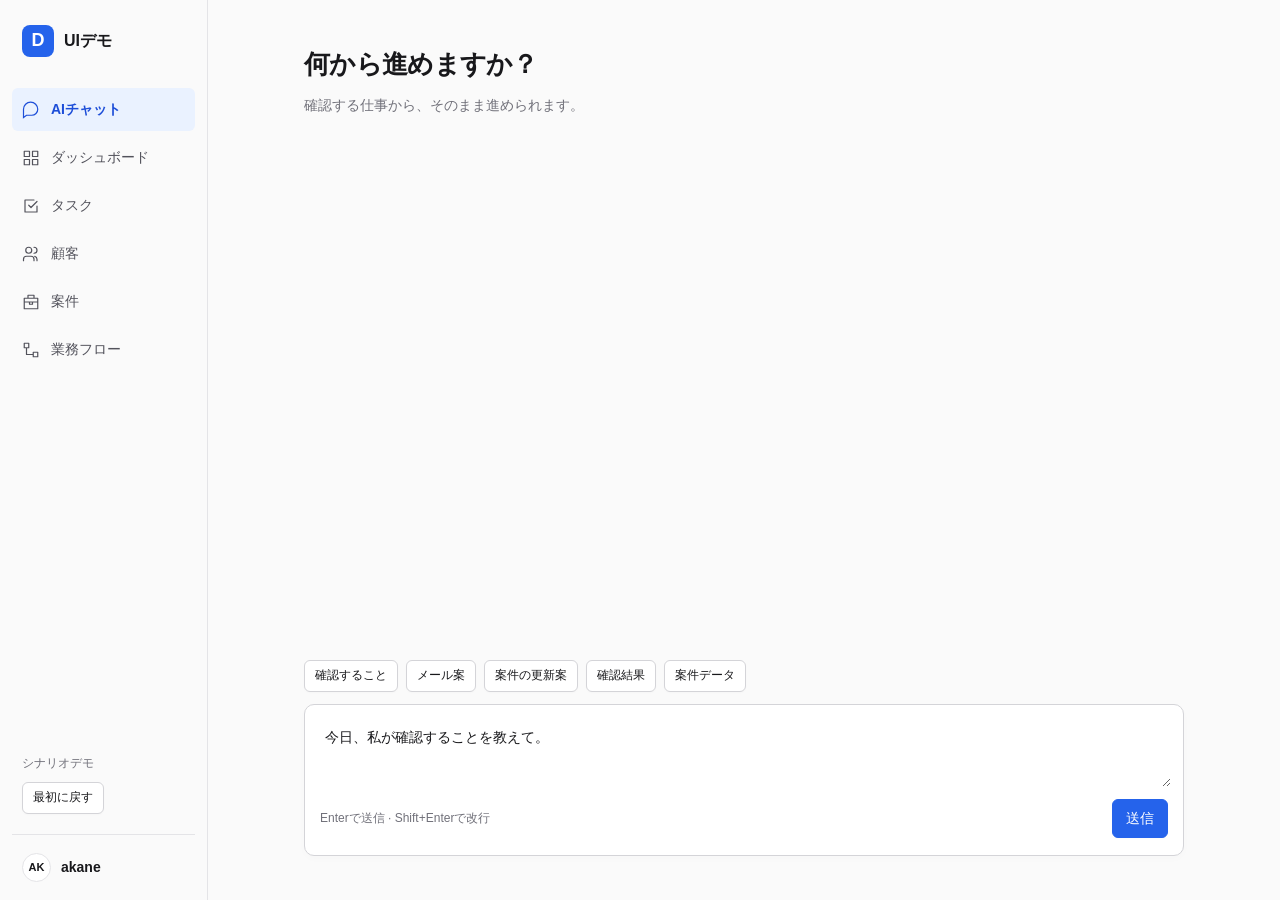
==== index.html @ 0d25999e "Unify chat-first demo with connected fictional CRM records" ====
<!doctype html><html lang="ja"><head><meta charset="utf-8"><meta name="viewport" content="width=device-width,initial-scale=1"><title>UIデモ — AIチャット</title><style>
:root{--ink:#18181b;--muted:#71717a;--line:#e4e4e7;--soft:#f4f4f5;--paper:#fafafa}*{box-sizing:border-box}body{margin:0;background:#f1f1f2;color:var(--ink);font:14px/1.65 -apple-system,BlinkMacSystemFont,"Segoe UI","Noto Sans JP",sans-serif}button,input,textarea,select{font:inherit;color:inherit}button{cursor:pointer}button:disabled{opacity:.45;cursor:default}button:focus-visible,a:focus-visible{outline:2px solid #71717a;outline-offset:3px}a{color:inherit;text-underline-offset:3px}h1,h2,h3,p{margin:0}h1{font-size:26px;letter-spacing:-.7px;line-height:1.45}h2{font-size:16px}h3{font-size:14px}.outside{max-width:1280px;margin:32px auto 18px;display:flex;justify-content:space-between;gap:20px;align-items:center;font-size:12px;color:var(--muted)}.outside strong{color:var(--ink);display:block;font-size:17px;margin-bottom:3px}.demo{margin:0 32px 64px}.app{max-width:1280px;margin:auto;background:var(--paper);border:1px solid #d4d4d8;border-radius:12px;box-shadow:0 20px 45px -16px #18181b55,0 5px 12px #18181b12;display:grid;grid-template-columns:208px minmax(0,1fr);min-height:940px;overflow:hidden}.sidebar{padding:25px 12px 18px;border-right:1px solid var(--line);display:flex;flex-direction:column;background:#fafafa}.brand{display:flex;align-items:center;gap:10px;padding:0 10px 31px;font-weight:650;font-size:16px}.mark{background:var(--ink);color:white;display:grid;place-items:center;width:32px;height:32px;border-radius:8px;font-size:18px}.nav{display:grid;gap:5px}.nav button{border:0;background:none;text-align:left;display:flex;align-items:center;gap:11px;padding:10px;border-radius:6px;color:#52525b}.nav button.active{background:#eaeaec;color:#18181b;font-weight:600}.nav button:hover{background:#eee}.icon{width:18px;height:18px;flex-shrink:0}.profile{margin-top:auto;border-top:1px solid var(--line);padding:18px 10px 0;display:flex;gap:10px;align-items:center}.avatar{border:1px solid var(--line);background:white;border-radius:50%;width:29px;height:29px;display:grid;place-items:center;font-size:11px;font-weight:600}.main{padding:31px 30px 42px;min-width:0;min-height:940px;background:var(--paper)}.heading{display:flex;justify-content:space-between;align-items:start;gap:16px;margin-bottom:26px}.heading p{color:var(--muted);margin-top:5px;font-size:12px}.muted{color:var(--muted)}.small{font-size:12px}.row{display:flex;align-items:center;gap:10px;flex-wrap:wrap}.between{justify-content:space-between}.btn{border:1px solid #d4d4d8;background:white;padding:7px 13px;border-radius:6px;font-weight:500;white-space:nowrap;box-shadow:0 1px 2px #00000005}.btn:hover{background:#f4f4f5}.btn.primary{background:#18181b;border-color:#18181b;color:white}.btn.primary:hover{background:#303036}.btn.small{padding:5px 10px}.link{background:none;border:0;padding:0;text-align:left;text-decoration:underline;text-decoration-color:#d4d4d8;text-underline-offset:4px}.link:hover{text-decoration-color:#18181b}.badge{font-size:11px;display:inline-flex;align-items:center;border:1px solid var(--line);border-radius:5px;padding:2px 7px;background:white;white-space:nowrap}.badge.amber{background:#fffbeb;color:#92400e;border-color:#fde6b4}.badge.green{background:#f0fdf4;color:#166534;border-color:#d1ead9}.badge.blue{background:#eff6ff;color:#1d4ed8;border-color:#dbeafe}.card{background:white;border:1px solid var(--line);border-radius:8px;overflow:hidden;margin-bottom:20px}.card-head{padding:15px 18px;border-bottom:1px solid var(--line);display:flex;justify-content:space-between;align-items:center;gap:12px}.pad{padding:20px}.tabs{display:flex;gap:4px;margin-bottom:22px;border-bottom:1px solid var(--line)}.tabs button{border:0;background:none;padding:10px 13px 12px;color:var(--muted);border-bottom:2px solid transparent;margin-bottom:-1px}.tabs button.active{border-color:#18181b;color:#18181b;font-weight:600}.count{color:#52525b;font-size:11px;background:#eeeeef;padding:1px 6px;border-radius:4px;margin-left:6px}.task{padding:18px;display:grid;grid-template-columns:32px minmax(0,1fr) auto;gap:13px;align-items:center;border-bottom:1px solid var(--line)}.task:last-child{border-bottom:0}.task-symbol{height:30px;width:30px;border:1px solid var(--line);background:#fafafa;border-radius:7px;display:grid;place-items:center}.task-title{font-weight:600;font-size:14px;margin-bottom:5px}.task-meta{display:flex;gap:9px;align-items:center;color:var(--muted);font-size:12px;flex-wrap:wrap}.task-actions{display:flex;gap:10px;align-items:center}.summary-grid{display:grid;grid-template-columns:repeat(3,1fr);gap:15px;margin-bottom:24px}.stat{border:1px solid var(--line);border-radius:8px;background:white;padding:18px}.stat strong{display:block;font-size:28px;font-weight:600;margin-top:9px}.stat span{color:var(--muted);font-size:12px}.cols{display:grid;grid-template-columns:minmax(0,1fr) 250px;gap:20px}.detail-cols{display:grid;grid-template-columns:minmax(0,1fr) 230px;gap:20px}.properties{display:grid;grid-template-columns:repeat(4,1fr);gap:15px;padding:17px 20px;background:white;border:1px solid var(--line);border-radius:8px;margin-bottom:22px}.properties dt{font-size:11px;color:var(--muted);margin-bottom:5px}.properties dd{margin:0;font-size:13px;font-weight:500}.crumb{font-size:12px;color:var(--muted);display:flex;gap:9px;margin-bottom:15px;align-items:center}.crumb button{font-size:12px}.listline{padding:14px 17px;border-bottom:1px solid var(--line)}.listline:last-child{border-bottom:0}.listline .small{margin-top:4px}.prose{white-space:pre-wrap;line-height:1.9}.section-gap{margin-top:20px}.sources{display:flex;gap:8px;flex-wrap:wrap;margin-top:18px}.sources button{font-size:11px;border:1px solid var(--line);border-radius:5px;background:#fafafa;padding:4px 8px}.table-wrap{overflow-x:auto}table{border-collapse:collapse;width:100%;font-size:13px;text-align:left}th{font-weight:500;color:var(--muted);font-size:11px;background:#fafafa}th,td{padding:13px 17px;border-bottom:1px solid var(--line);white-space:nowrap}tr:last-child td{border-bottom:0}.bar-row{display:grid;grid-template-columns:80px 1fr 90px;align-items:center;gap:12px;font-size:12px;margin-bottom:17px}.bar{background:#f4f4f5;height:8px;border-radius:4px;overflow:hidden}.bar i{display:block;background:#52525b;height:100%;border-radius:4px}.field{margin-bottom:17px}.field label{display:block;font-size:12px;font-weight:500;margin-bottom:7px}input,textarea,select{width:100%;border:1px solid #d4d4d8;border-radius:6px;background:white;padding:9px 11px;outline-offset:3px}textarea{min-height:150px;resize:vertical;line-height:1.8}input[type=checkbox]{width:auto}.actions{display:flex;justify-content:flex-end;gap:8px;margin-top:18px}.notice{padding:15px 18px;border:1px solid #dedee2;border-radius:8px;background:#fff;margin-bottom:20px}.notice h3{margin-bottom:5px}.diff{display:grid;grid-template-columns:1fr 28px 1fr;align-items:center;gap:8px;margin:20px 0}.diff>div{background:#fafafa;padding:13px;border-radius:6px;border:1px solid var(--line)}.diff small{display:block;color:var(--muted);margin-bottom:5px}.timeline{border-left:1px solid #d4d4d8;margin-left:7px;padding-left:22px}.event{position:relative;margin-bottom:23px}.event:before{content:'';width:7px;height:7px;border-radius:50%;border:2px solid white;background:#a1a1aa;position:absolute;left:-27px;top:7px}.flow{padding:22px;display:flex;flex-direction:column;align-items:center;background-image:radial-gradient(#dedee2 .8px,transparent .8px);background-size:16px 16px}.node{width:100%;max-width:330px;background:white;border:1px solid #d4d4d8;padding:14px 16px;border-radius:8px;box-shadow:0 2px 3px #00000005}.node .small{margin-top:4px}.connector{height:27px;border-left:1px solid #a1a1aa;position:relative}.connector:after{content:'⌄';position:absolute;left:-5px;bottom:-5px;color:#71717a}.steps{list-style:none;padding:0;margin:0}.steps li{padding:15px 18px;border-bottom:1px solid var(--line);display:flex;gap:13px;align-items:center}.steps li:last-child{border-bottom:0}.empty{text-align:center;padding:65px 20px;color:var(--muted)}.empty .btn{margin-top:18px}.toast{position:fixed;bottom:24px;left:50%;transform:translateX(-50%);background:#18181b;color:white;border-radius:8px;padding:10px 20px;box-shadow:0 8px 25px #0003;z-index:5;font-size:13px}.mini-head{font-size:11px;color:var(--muted);margin-bottom:12px}.search{width:240px;padding:7px 10px}.workflow-grid{display:grid;grid-template-columns:minmax(0,1fr) 310px;gap:20px}@media(max-width:1100px){.app{grid-template-columns:180px minmax(0,1fr)}.main{padding:25px 22px}.detail-cols,.cols{grid-template-columns:1fr}.related{display:grid;grid-template-columns:1fr 1fr;gap:16px}.workflow-grid{grid-template-columns:1fr}.task-actions{flex-direction:column;align-items:flex-end}.outside{margin:20px 32px}}@media(max-width:700px){.demo{margin:0 12px 40px}.outside{margin:20px 12px;display:block}.outside>div:last-child{margin-top:10px}.app{grid-template-columns:142px minmax(0,1fr)}.brand{font-size:13px;padding-left:2px}.nav button{font-size:12px;padding:9px 5px;gap:7px}.main{padding:22px 15px}.properties,.summary-grid{grid-template-columns:1fr 1fr}.task{grid-template-columns:1fr}.task-symbol{display:none}.task-actions{flex-direction:row;align-items:center}.heading{flex-wrap:wrap}h1{font-size:22px}.related{display:block}.tabs{overflow-x:auto}.tabs button{white-space:nowrap}.profile{padding-left:2px}.search{width:100%}}
.kanban{display:grid;grid-template-columns:repeat(3,minmax(0,1fr));gap:15px}.kanban-col{background:#f0f0f1;border:1px solid var(--line);border-radius:8px;padding:12px;min-height:480px}.kanban-heading{padding:2px 3px 15px}.deal-card{background:white;border:1px solid var(--line);border-radius:7px;padding:15px;margin-bottom:12px;box-shadow:0 1px 2px #00000006}.deal-card-title{font-weight:600;margin-bottom:7px}.next-task{border-top:1px solid var(--line);padding-top:12px;margin-top:14px}.record-grid{display:grid;grid-template-columns:190px minmax(0,1fr) 170px;gap:16px}.record-grid .pad{padding:15px}.record-props{margin:0}.record-props dt{font-size:11px;color:var(--muted);margin:16px 0 5px}.record-props dt:first-child{margin-top:0}.record-props dd{margin:0}.record-grid .card-head{padding:13px 15px}.record-grid .card-head h2{font-size:14px}.activity-actions{margin:0 0 20px}.email-address{overflow-wrap:anywhere}.excerpt{white-space:pre-wrap;display:-webkit-box;-webkit-line-clamp:3;-webkit-box-orient:vertical;overflow:hidden}@media(max-width:1180px){.record-grid{grid-template-columns:175px minmax(0,1fr)}.record-grid>aside:last-child{grid-column:1/-1;display:grid;grid-template-columns:1fr 1fr;gap:16px}}@media(max-width:800px){.kanban{grid-template-columns:1fr}.record-grid{grid-template-columns:1fr}.record-grid>aside:last-child{display:block}}/* Application viewport: the product is the page, not an embedded preview. */
:root{--primary:#2563eb;--primary-hover:#1d4ed8;--primary-soft:#eff6ff}body{background:#fafafa}.demo{margin:0}.app{max-width:none;width:100%;margin:0;border:0;border-radius:0;box-shadow:none;min-height:100dvh;overflow:visible}.main{min-height:100dvh}.sidebar{min-height:100dvh}.sidebar-footer{margin-top:auto;padding:30px 10px 0;display:flex;gap:8px;flex-direction:column;align-items:flex-start}.profile{margin-top:20px}.brand .mark{background:var(--primary)}.btn.primary{background:var(--primary);border-color:var(--primary);color:white}.btn.primary:hover{background:var(--primary-hover);border-color:var(--primary-hover)}.nav button.active{background:#eaf2ff;color:var(--primary-hover)}.tabs button.active{color:var(--primary-hover);border-bottom-color:var(--primary)}button:focus-visible,a:focus-visible,input:focus-visible,select:focus-visible,textarea:focus-visible{outline:2px solid var(--primary);outline-offset:3px}.link:hover{color:var(--primary-hover);text-decoration-color:var(--primary)}@media(min-width:1600px){.app{grid-template-columns:230px minmax(0,1fr)}.main{padding:36px 40px}.record-grid{grid-template-columns:220px minmax(0,1fr) 230px}}@media(max-width:700px){.demo{margin:0}.app{min-height:100dvh}.main{min-height:100dvh}}
.chat-workspace{max-width:880px;margin:auto;min-height:calc(100dvh - 75px);display:flex;flex-direction:column}.chat-heading{padding:15px 0 25px}.chat-heading p{margin-top:10px}.chat-transcript{flex:1}.chat-message{margin-bottom:26px}.chat-message.user{display:flex;justify-content:flex-end}.chat-message.user>div{max-width:85%;background:#eaf2ff;padding:12px 17px;border-radius:12px 12px 2px 12px;white-space:pre-wrap}.chat-message.assistant{max-width:100%}.chat-speaker{font-size:12px;font-weight:650;color:#52525b;margin-bottom:12px}.chat-cards{margin-top:16px;display:grid;gap:9px}.chat-card{padding:14px 17px;background:white;border:1px solid var(--line);border-radius:8px;display:flex;justify-content:space-between;align-items:center;gap:14px}.chat-card h3{margin:3px 0}.chat-preview{background:white;border:1px solid var(--line);padding:20px;border-radius:8px;margin-top:16px}.chat-input-area{padding-top:22px}.chat-suggestions{display:flex;gap:8px;flex-wrap:wrap;margin-bottom:12px}#chat-form{background:white;border:1px solid #d4d4d8;border-radius:10px;padding:12px;box-shadow:0 3px 9px #00000004}#chat-input{min-height:70px;max-height:200px;border:0;padding:8px;resize:vertical;background:transparent}#chat-input:focus-visible{outline-offset:0;outline-width:1px}.chat-send{display:flex;justify-content:space-between;align-items:center;gap:12px;padding:5px 3px}.chat-return{margin-bottom:20px;color:var(--primary);font-size:12px}.visually-hidden{position:absolute;width:1px;height:1px;padding:0;margin:-1px;overflow:hidden;clip:rect(0,0,0,0);white-space:nowrap;border:0}@media(max-width:700px){.chat-send .muted{display:none}.chat-send{justify-content:flex-end}.chat-card{flex-wrap:wrap}.chat-workspace{min-height:calc(100dvh - 50px)}}
.sidebar{position:sticky;top:0;height:100dvh;overflow-y:auto;align-self:start}
</style></head><body><div class="demo"><div class="app"><aside class="sidebar"><div class="brand"><span class="mark">D</span>UIデモ</div><nav class="nav" id="nav" aria-label="メインメニュー"></nav><div class="sidebar-footer"><span class="small muted">シナリオデモ</span><button class="btn small" id="complete-demo" data-action="finish-run" hidden>デモ：処理を完了</button><button class="btn small" id="reset-demo">最初に戻す</button></div><div class="profile"><span class="avatar">AK</span><div><b>akane</b></div></div></aside><main class="main" id="main"></main></div></div><div id="status" role="status" aria-live="polite"></div>
<script>
const initial={companies:[{id:'c1',name:'青葉製作所',person:'山田 美咲',email:'yamada@aoba.example',industry:'製造業',summary:'受注後の転記作業を減らしたい。営業と製造で案件情報を共有する仕組みを検討中。'},{id:'c2',name:'北辰物流',person:'佐々木 健',email:'sasaki@hokushin.example',industry:'物流',summary:'問い合わせ対応の履歴が担当者ごとに分散。顧客情報と対応履歴の一元化を検討中。'},{id:'c3',name:'光和商事',person:'高橋 優',email:'takahashi@kowa.example',industry:'卸売',summary:'見積書の作成と確認に時間がかかっている。現行業務のヒアリングを予定。'}],deals:[{id:'d1',company:'c1',name:'受注業務のAX導入',stage:'提案中',amount:1200000,close:'2026-11-30'},{id:'d2',company:'c2',name:'顧客対応の一元化',stage:'ヒアリング',amount:800000,close:'2026-12-15'},{id:'d3',company:'c3',name:'見積作成の自動化',stage:'ヒアリング',amount:600000,close:'2026-12-20'}],meetings:[{id:'m1',deal:'d1',name:'導入範囲の確認',date:'2026-10-27 14:00',prepared:true,reviewed:true,brief:'今回決めたいこと\n営業から製造へ渡す情報と、初回導入の対象範囲を合意する。\n\n確認すること\n・現行の受注CSVを共有いただけるか\n・製造部の窓口と、検証への参加者\n・11月中に小さく試す場合の実施日程\n\n前回までの合意\nまずは受注後の転記作業を対象にする。見積作成は次の段階で検討。',notes:''},{id:'m2',deal:'d2',name:'顧客情報の整理ヒアリング',date:'2026-10-28 10:00',prepared:false,reviewed:false,brief:'',notes:''}],activities:[{id:'a1',company:'c1',title:'初回ヒアリング',date:'2026-10-23 14:00',type:'商談記録',body:'営業から製造への受注情報の転記に毎日1時間ほどかかっている。初回導入はこの工程に絞りたい。11月中の検証を希望。次回は現行の受注CSVと、製造部の窓口を確認する。'},{id:'a2',company:'c1',title:'次回打ち合わせのご連絡',date:'2026-10-25 16:20',type:'受信メール',body:'次回は10月27日14時でお願いします。導入判断は11月中を予定しています。現行のCSVは、社内確認後にお送りします。製造部からも参加者を調整します。'},{id:'a3',company:'c2',title:'顧客管理についてのご相談',date:'2026-10-24 11:30',type:'受信メール',body:'対応の履歴を共有できるようにしたいです。現在使っている管理表を次回ご説明します。費用感も知りたいです。'}],mail:{subject:'10/27のお打ち合わせで確認したいこと',body:'山田様\n\nお世話になっております。キジトラのakaneです。\n明日14時のお打ち合わせでは、受注業務の対象範囲と11月の検証日程を確認できればと思います。\n\n可能でしたら、現行の受注CSVと製造部のご担当者についてご共有いただけますと幸いです。\n\nよろしくお願いいたします。',status:'draft'},proposal:{field:'受注予定日',before:'2026-12-31',after:'2026-11-30',status:'pending'},tasks:[{id:'t1',title:'青葉製作所への事前確認メール',kind:'メール送信の確認',company:'c1',due:'10/26',status:'open',route:'meeting/m1/mail'},{id:'t2',title:'受注予定日の更新',kind:'データ更新の確認',company:'c1',due:'10/26',status:'open',route:'deal/d1'},{id:'t3',title:'北辰物流の予算感を確認',kind:'情報の確認',company:'c2',due:'10/26',status:'open',route:'task/t3'},{id:'t4',title:'光和商事へヒアリング日程を連絡',kind:'自分のタスク',company:'c3',due:'10/27',status:'open',route:'task/t4'},{id:'t5',title:'青葉製作所の商談準備',kind:'準備資料の確認',company:'c1',due:'10/27',status:'done',route:'meeting/m1/brief'}],flow:{name:'商談準備',target:'自分が担当する翌日の商談',trigger:'毎営業日 06:00',context:'顧客情報・案件・直近3件の活動履歴',policy:'review',enabled:true},run:{id:'r1',status:'running',step:2,meeting:'m2',policy:'review'}};
initial.deals[0].close=initial.proposal.before;
initial.goal={start:'2026-10-01',end:'2026-12-31',amount:5000000};
initial.deals.push({id:'d4',company:'c1',name:'業務整理ワークショップ',stage:'受注',amount:300000,close:'2026-10-15'});
initial.activities.forEach(a=>a.dealId=a.company==='c1'?'d1':'d2');
initial.activities.push({id:'a4',company:'c1',dealId:'d4',title:'ワークショップの実施報告',date:'2026-10-15 15:00',type:'商談記録',body:'受注業務の担当者に現状をヒアリングし、転記が発生する工程を整理した。ワークショップを完了し、成果物を共有。'});
initial.tasks.forEach(t=>t.dealId=t.company==='c1'?'d1':t.company==='c2'?'d2':'d3');

initial.meetings[0].sourceIds=['a1','a2'];initial.mail.sourceIds=['a1','a2'];
initial.mails={m1:initial.mail};
const activeMail=()=>db.mails[route.split('/')[1]];

// Deterministic fictional records; all mail domains are reserved .example names.
const demoOwners=['akane','田中','佐藤'];
const companyNames=['旭精密','東雲食品','新緑工業','海星運輸','南風設備','白樺商事','朝日包装','千草電子','蒼天建設','夕凪印刷','藤川金属','瑞穂機械','橘化成','花丘産業','白波倉庫','春野製薬','若葉電機','星見加工','桜峰工房','月城部品','森野販売','風見技研'];
const industries=['製造業','食品','物流','卸売','建設'];
const projectNames=['受注入力の自動化','見積承認の効率化','問い合わせ履歴の共有','在庫照会の改善','検査記録の一元化','請求処理の整理'];
initial.companies.forEach(c=>c.owner='akane');initial.deals.forEach(d=>d.owner='akane');initial.tasks.forEach(t=>t.owner='akane');initial.meetings.forEach(m=>m.owner='akane');
for(let i=4;i<=25;i++)initial.companies.push({id:'c'+i,name:companyNames[i-4],person:['鈴木','伊藤','中村','小林','加藤'][i%5]+' '+['美穂','拓也','直子','健太','真由'][i%5],email:'contact@company'+i+'.example',industry:industries[i%5],owner:demoOwners[i%3],summary:projectNames[i%6]+'を検討中。現在の管理方法を整理し、担当部門と導入範囲を確認する。'});
for(let i=5;i<=50;i++){const cid='c'+((i-5)%25+1),stage=['ヒアリング','提案中','提案中','受注'][i%4];initial.deals.push({id:'d'+i,company:cid,name:projectNames[i%6]+(i>29?'・第2期':''),stage,amount:(4+i%17)*100000,close:'2026-'+(stage==='受注'?'10-':'11-')+String(1+i%25).padStart(2,'0'),owner:demoOwners[i%3],description:initial.companies.find(c=>c.id===cid).name+'の'+projectNames[i%6]+'。既存の管理表を確認し、初回導入する業務と担当者を合意する。'})}
for(let i=5;i<=100;i++){const d=initial.deals[(i-5)%50],kind=['商談記録','受信メール','メモ','送信メール'][i%4];initial.activities.push({id:'a'+i,company:d.company,dealId:d.id,title:[d.name+'の要件確認','現行資料の共有','導入条件の整理','次回打ち合わせのご案内'][i%4],date:'2026-10-'+String(1+i%25).padStart(2,'0')+' '+String(9+i%8).padStart(2,'0')+':00',type:kind,body:d.name+'について確認。'+['月末に入力が集中するため、繁忙期の運用を優先する。','現行の管理表を受領。入力項目と確認者を次回すり合わせる。','まず1部署で検証し、結果を見て他部署へ広げる。','次回は担当者と導入時期、試行の対象範囲を確認する。'][i%4]});}
for(let i=6;i<=50;i++){const d=initial.deals[i-1],status=i%5===0?'done':'open';initial.tasks.push({id:'t'+i,title:['対象業務の資料を依頼','担当部門へ導入時期を確認','次回ヒアリングの日程調整','提案内容の確認'][i%4],kind:'自分のタスク',company:d.company,dealId:d.id,owner:d.owner,due:'10/'+String(26+i%5),status,route:'task/t'+i,description:d.name+'について、'+['現行の管理表と記入例を依頼する。','検証開始が可能な時期を確認する。','関係者が参加できる候補日を調整する。','初回導入の範囲を確認して回答する。'][i%4],reason:'案件を'+(d.stage==='受注'?'導入へ進める':'次の段階へ進める')+'ための確認事項。'});}
for(let i=3;i<=20;i++){const d=initial.deals[i+1];initial.meetings.push({id:'m'+i,deal:d.id,name:['要件ヒアリング','提案内容の確認','導入範囲のすり合わせ'][i%3],date:'2026-'+(i<8?'10-'+String(27+i%4):'11-'+String(1+i%9).padStart(2,'0'))+' '+String(10+i%6)+':00',owner:d.owner,prepared:false,reviewed:false,brief:'',notes:''});}
initial.goal.amount=50000000;
let db=structuredClone(initial),route='tasks',filter='open',editing=false,search='',toastTimer;let dealView='kanban',entitySequence=0,taskScope='self',dealStage='all',dealOwner='all';
const $=s=>document.querySelector(s),e=s=>String(s??'').replace(/[&<>"']/g,c=>({'&':'&amp;','<':'&lt;','>':'&gt;','"':'&quot;',"'":'&#39;'}[c]));
const company=id=>db.companies.find(x=>x.id===id),deal=id=>db.deals.find(x=>x.id===id),meeting=id=>db.meetings.find(x=>x.id===id),yen=n=>new Intl.NumberFormat('ja-JP').format(n)+'円';
const btn=(text,action,primary=false)=>`<button class="btn${primary?' primary':''}" data-action="${action}">${text}</button>`,link=(text,to)=>`<button class="link" data-go="${to}">${e(text)}</button>`,badge=(text,color='')=>`<span class="badge ${color}">${text}</span>`;
const paths={dashboard:'M3 3h7v7H3z M14 3h7v7h-7z M3 14h7v7H3z M14 14h7v7h-7z',tasks:'M9 11l3 3 8-8 M20 12v8H4V4h12',customers:'M16 21v-2a4 4 0 0 0-4-4H6a4 4 0 0 0-4 4v2 M9 11a4 4 0 1 0 0-8 4 4 0 0 0 0 8 M20 21v-2a4 4 0 0 0-3-3.9 M16 3a4 4 0 0 1 0 8',deals:'M3 7h18v14H3z M8 7V3h8v4 M3 12h18 M10 12v3h4v-3',meetings:'M3 5h18v16H3z M16 3v4 M8 3v4 M3 11h18',flows:'M3 3h6v6H3z M15 15h6v6h-6z M6 9v9h9'};
const icon=k=>`<svg class="icon" viewBox="0 0 24 24" fill="none" stroke="currentColor" stroke-width="1.6" stroke-linecap="round" stroke-linejoin="round" aria-hidden="true"><path d="${paths[k]||paths.tasks}"/></svg>`;
function go(next){route=next;editing=false;search='';render()}
function toast(s){$('#status').innerHTML=`<div class="toast">${e(s)}</div>`;clearTimeout(toastTimer);toastTimer=setTimeout(()=>$('#status').innerHTML='',2500)}
function heading(title,sub='',action=''){return `<div class="heading"><div><h1>${e(title)}</h1>${sub?`<p>${e(sub)}</p>`:''}</div>${action}</div>`}
const card=(title,body,extra='')=>`<section class="card"><div class="card-head"><h2>${e(title)}</h2>${extra}</div>${body}</section>`;
const crumb=(label,to,current)=>`<div class="crumb">${link(label,to)}<span> / </span><span>${e(current)}</span></div>`;
const props=items=>`<dl class="properties">${items.map(([a,b])=>`<div><dt>${a}</dt><dd>${b}</dd></div>`).join('')}</dl>`;
function sources(ids){return `<div class="sources">${ids.map(id=>{const a=db.activities.find(x=>x.id===id);return `<button data-go="activity/${id}">↗ ${e(a.title)}</button>`}).join('')}</div>`}
function related(c,d){return `<aside class="related">${card('顧客',`<div class="listline">${link(c.name,'customer/'+c.id)}<div class="small muted">${e(c.person)}</div></div>`)}${d?card('案件',`<div class="listline">${link(d.name,'deal/'+d.id)}<div class="small muted">${e(d.stage)} · ${yen(d.amount)}</div></div>`):''}${card('関連する活動',db.activities.filter(x=>d?x.dealId===d.id:x.company===c.id).map(a=>`<div class="listline">${link(a.title,'activity/'+a.id)}<div class="small muted">${e(a.date)} · ${a.type}</div></div>`).join('')||'<div class="pad muted">活動はありません</div>')}</aside>`}
function taskRows(tasks){return tasks.map(t=>`<div class="task"><div class="task-symbol">${icon('tasks')}</div><div><div class="task-title">${link(t.title,t.route)}</div><div class="task-meta">${e(company(t.company).name)}<span>·</span>${e(t.kind)}<span>·</span>${e(t.due)}</div></div><div class="task-actions">${badge(t.status==='done'?'完了':'ToDo',t.status==='done'?'green':'')}${`<button class="btn small" data-go="${t.route}">${t.kind.includes('確認')?'確認する':'開く'}</button>`}</div></div>`).join('')||'<div class="empty">タスクはありません</div>'}
function tasksPage(){const open=db.tasks.filter(t=>t.status==='open'&&(!t.owner||t.owner==='akane')),done=db.tasks.filter(t=>t.status==='done'&&(!t.owner||t.owner==='akane')),r=db.run,m=meeting(r.meeting),c=company(deal(m.deal).company),runLabel={running:'実行中',done:'完了',stopped:'停止'}[r.status],runDetail=r.status==='running'?'活動履歴を取得中 · 2 / 4':r.status==='done'?'成果物を保存済み · 4 / 4':'処理を停止';const scopes=`<div class="tabs" role="tablist"><button data-task-scope="self" class="${taskScope==='self'?'active':''}" role="tab" aria-selected="${taskScope==='self'}">自分の対応</button><button data-task-scope="ai" class="${taskScope==='ai'?'active':''}" role="tab" aria-selected="${taskScope==='ai'}">AIに任せた仕事</button></div>`;const own=`<div class="row" style="margin-bottom:18px"><button class="btn small ${filter==='open'?'primary':''}" data-filter="open">ToDo<span class="count">${open.length}</span></button><button class="btn small ${filter==='done'?'primary':''}" data-filter="done">完了<span class="count">${done.length}</span></button></div>${card(filter==='done'?'完了したタスク':'対応すること',taskRows(filter==='done'?done:open))}`;const ai=card('依頼した仕事',`<div class="task"><div class="task-symbol">${icon('flows')}</div><div><div class="task-title">${e(c.name)}の商談準備</div><div class="task-meta">${runDetail}</div></div><div class="task-actions">${badge(runLabel,r.status==='running'?'blue':r.status==='done'?'green':'')}<button class="btn small" data-go="run/${r.id}">詳細を見る</button></div></div>`);return heading('タスク','10月26日（月）',badge('akane'))+scopes+(taskScope==='self'?own:ai)+`<div class="row between small muted"><span>商談予定</span></div><div class="card section-gap">${db.meetings.filter(m=>!m.owner||m.owner==='akane').sort((a,b)=>a.date.localeCompare(b.date)).slice(0,5).map(m=>`<div class="listline row between"><div>${link(m.name,'meeting/'+m.id+'/brief')}<div class="small muted">${company(deal(m.deal).company).name}</div></div><span class="small">${m.date.slice(5)}</span></div>`).join('')}</div>`}
function dashboard(){const inPeriod=d=>d.close>=db.goal.start&&d.close<=db.goal.end,period=db.deals.filter(inPeriod),won=period.filter(d=>d.stage==='受注'),open=period.filter(d=>d.stage!=='受注'),actual=won.reduce((n,d)=>n+d.amount,0),pipeline=open.reduce((n,d)=>n+d.amount,0),stages=['ヒアリング','提案中','受注'],max=Math.max(1,...stages.map(s=>period.filter(d=>d.stage===s).reduce((n,d)=>n+d.amount,0)));return heading('ダッシュボード','2026年10月1日 — 12月31日')+`<div class="summary-grid"><div class="stat"><span>受注目標</span><strong>${db.goal.amount/10000}<small> 万円</small></strong></div><div class="stat"><span>受注実績</span><strong>${actual/10000}<small> 万円</small></strong><div class="small muted">${won.length}件 · 目標達成率 ${Math.round(actual/db.goal.amount*100)}%</div></div><div class="stat"><span>進行中の案件金額</span><strong>${pipeline/10000}<small> 万円</small></strong><div class="small muted">${open.length}件</div></div></div>${card('目標に対する受注実績',`<div class="pad"><div class="row between small" style="margin-bottom:14px"><b>${actual/10000}万円 / ${db.goal.amount/10000}万円</b><span>${Math.round(actual/db.goal.amount*100)}%</span></div><div class="bar"><i style="width:${Math.min(100,actual/db.goal.amount*100)}%"></i></div></div>`)}${card('ステージ別の案件金額',`<div class="pad">${stages.map(stage=>{let ds=period.filter(d=>d.stage===stage),amount=ds.reduce((n,d)=>n+d.amount,0);return `<div class="bar-row" style="grid-template-columns:110px 1fr 120px"><span>${stage} · ${ds.length}件</span><div class="bar"><i style="width:${amount/max*100}%"></i></div><span>${amount/10000}万円</span></div>`}).join('')}</div>`,link('案件を見る','deals'))}`}

function originalListPage(type){let title,headers,rows;if(type==='customers'){title='顧客';headers=['会社名','担当窓口','業種','担当'];rows=db.companies.map(c=>[link(c.name,'customer/'+c.id),e(c.person),e(c.industry),'akane'])}else if(type==='deals'){title='案件';headers=['案件名','顧客','進捗','案件金額','受注予定日'];rows=db.deals.map(d=>[link(d.name,'deal/'+d.id),e(company(d.company).name),badge(d.stage),yen(d.amount),e(d.close)])}else{title='商談・活動';headers=['件名','顧客','日時','種類'];rows=db.meetings.map(m=>[link(m.name,'meeting/'+m.id+'/brief'),e(company(deal(m.deal).company).name),m.date,'商談予定']).concat(db.activities.map(a=>[link(a.title,'activity/'+a.id),e(company(a.company).name),a.date,a.type]))}return heading(title)+`<div class="card table-wrap"><table><thead><tr>${headers.map(h=>`<th>${h}</th>`).join('')}</tr></thead><tbody>${rows.map(r=>`<tr>${r.map(c=>`<td>${c}</td>`).join('')}</tr>`).join('')}</tbody></table></div>`}
function listSearch(withDeals){return `<form id="list-search" class="row" style="margin-bottom:20px"><input class="search" aria-label="顧客・案件を検索" name="query" value="${e(search)}" placeholder="${withDeals?'顧客名・案件名':'顧客名・窓口'}で検索">${withDeals?`<select name="stage" aria-label="ステージ" style="width:140px">${['all','ヒアリング','提案中','受注'].map(x=>`<option value="${x}" ${dealStage===x?'selected':''}>${x==='all'?'全ステージ':x}</option>`).join('')}</select><select name="owner" aria-label="担当" style="width:140px">${['all',...demoOwners].map(x=>`<option value="${x}" ${dealOwner===x?'selected':''}>${x==='all'?'全担当':x}</option>`).join('')}</select>`:''}<button class="btn" type="submit">絞り込む</button><button class="btn" type="button" data-action="clear-search">クリア</button></form>`}
function listPage(type){if(type==='customers'){const cs=db.companies.filter(c=>(c.name+' '+c.person).includes(search));return heading('顧客',`${cs.length}件`)+listSearch(false)+`<div class="card table-wrap"><table><thead><tr><th>会社名</th><th>窓口</th><th>業種</th><th>担当</th></tr></thead><tbody>${cs.map(c=>`<tr><td>${link(c.name,'customer/'+c.id)}</td><td>${e(c.person)}</td><td>${e(c.industry)}</td><td>${e(c.owner)}</td></tr>`).join('')||'<tr><td colspan="4">該当する顧客はありません</td></tr>'}</tbody></table></div>`;}if(type==='deals'){const visibleDeals=db.deals.filter(d=>(d.name+' '+company(d.company).name).includes(search)&&(dealStage==='all'||d.stage===dealStage)&&(dealOwner==='all'||d.owner===dealOwner));const list=dealView==='list';return heading('案件','',`<div class="row"><button class="btn small ${!list?'primary':''}" data-action="view-kanban">カンバン</button><button class="btn small ${list?'primary':''}" data-action="view-list">一覧</button></div>`)+listSearch(true)+(list?`<div class="card table-wrap"><table><thead><tr><th>案件名</th><th>顧客</th><th>ステージ</th><th>金額</th><th>受注予定日</th><th>担当</th></tr></thead><tbody>${visibleDeals.map(d=>`<tr><td>${link(d.name,'deal/'+d.id)}</td><td>${e(company(d.company).name)}</td><td>${badge(d.stage)}</td><td>${yen(d.amount)}</td><td>${d.close}</td><td>${e(d.owner||'akane')}</td></tr>`).join('')}</tbody></table></div>`:`<div class="kanban">${['ヒアリング','提案中','受注'].map(stage=>{const ds=visibleDeals.filter(d=>d.stage===stage);return `<section class="kanban-col"><div class="kanban-heading"><b>${stage}<span class="count">${ds.length}件</span></b><div class="muted small">${yen(ds.reduce((n,d)=>n+d.amount,0))}</div></div>${ds.map(d=>{const next=db.tasks.find(t=>t.dealId===d.id&&t.status==='open');return `<article class="deal-card"><div class="deal-card-title">${link(d.name,'deal/'+d.id)}</div><div class="small muted">${e(company(d.company).name)} · ${e(d.owner||'akane')}</div><div class="row between section-gap"><b>${yen(d.amount)}</b><span class="small muted">${d.close.slice(5).replace('-','/')}</span></div>${next?`<div class="next-task small">${link(next.title,next.route)}</div>`:''}</article>`}).join('')}</section>`}).join('')}</div>`)}return heading('活動')+db.companies.map(c=>{let entries=[...db.activities.filter(a=>a.company===c.id).map(a=>({title:a.title,date:a.date,dealId:a.dealId,type:a.type,to:'activity/'+a.id})),...db.meetings.filter(m=>deal(m.deal).company===c.id).map(m=>({title:m.name,date:m.date,dealId:m.deal,type:'打ち合わせ',to:'meeting/'+m.id+'/brief'}))].sort((a,b)=>b.date.localeCompare(a.date));return card(c.name,entries.map(a=>`<div class="listline row between"><div>${link(a.title,a.to)}<div class="small muted">${a.dealId?e(deal(a.dealId).name):'顧客全体'} · ${a.type}</div></div><span class="small muted">${a.date}</span></div>`).join('')||'<div class="pad muted">活動はありません</div>')}).join('')}
function customerPage(id){let c=company(id);return crumb('顧客','customers',c.name)+heading(c.name)+props([['窓口',e(c.person)],['メール',e(c.email)],['業種',e(c.industry)],['担当',e(c.owner||'akane')]])+`<div class="detail-cols"><div>${card('顧客の状況',`<div class="pad"><p>${e(c.summary)}</p>${sources(db.activities.filter(a=>a.company===id).map(a=>a.id))}</div>`)}${card('案件',db.deals.filter(d=>d.company===id).map(d=>`<div class="listline row between">${link(d.name,'deal/'+d.id)}${badge(d.stage)}</div>`).join(''))}${card('活動履歴',db.activities.filter(a=>a.company===id).map(a=>`<div class="listline">${link(a.title,'activity/'+a.id)}<div class="small muted">${a.date} · ${a.type}</div></div>`).join('')||'<div class="pad muted">活動はありません</div>')}</div><aside class="related">${card('ToDoのタスク',db.tasks.filter(t=>t.company===id&&t.status==='open').map(t=>`<div class="listline">${link(t.title,t.route)}<div class="small muted">${e(t.due)} · ${e(t.kind)}</div></div>`).join('')||'<div class="pad muted">ToDoのタスクはありません</div>')}${card('商談予定',db.meetings.filter(m=>deal(m.deal).company===id).map(m=>`<div class="listline">${link(m.name,'meeting/'+m.id+'/brief')}<div class="small muted">${m.date}</div></div>`).join('')||'<div class="pad muted">商談予定はありません</div>')}</aside></div>`}
function dealPage(id,tab='activities'){const d=deal(id),c=company(d.company),p=db.proposal;const actions=[['memo','メモ'],['email','メール'],['task','タスク'],['meeting','打ち合わせ']];const prop=editing?`<form id="deal-properties" data-deal="${id}"><div class="field"><label for="prop-name">案件名</label><input id="prop-name" required value="${e(d.name)}"></div><div class="field"><label for="prop-stage">ステージ</label><select id="prop-stage">${['ヒアリング','提案中','受注'].map(x=>`<option ${x===d.stage?'selected':''}>${x}</option>`).join('')}</select></div><div class="field"><label for="prop-amount">案件金額（円）</label><input id="prop-amount" type="number" min="0" required value="${d.amount}"></div><div class="field"><label for="prop-close">受注予定日</label><input id="prop-close" type="date" required value="${d.close}"></div><div class="actions">${btn('戻る','cancel-edit')}<button class="btn primary" type="submit">保存</button></div></form>`:`<dl class="record-props"><dt>ステージ</dt><dd>${badge(d.stage)}</dd><dt>案件金額</dt><dd>${yen(d.amount)}</dd><dt>受注予定日</dt><dd>${e(d.close)}</dd><dt>担当</dt><dd>${e(d.owner||'akane')}</dd></dl><div class="section-gap">${btn('編集','edit')}</div>`;const proposal=id==='d1'&&p.status==='pending'?card('受注予定日の更新案',`<div class="pad"><p>山田さんのメールでは、導入判断は11月中の予定です。</p><div class="diff"><div><small>現在</small>${e(d.close)}</div><span>→</span><div><small>変更案</small>${p.after}</div></div>${sources(['a2'])}<div class="actions">${btn('採用しない','reject-update')}${btn('更新する','accept-update',true)}</div></div>`,badge('確認待ち','amber')):'';let content;if(actions.some(([a])=>a===tab))content=composeForm(d,tab);else if(tab==='overview')content=card('概要',`<div class="pad"><p>${e(d.description||(id==='d4'?'受注業務の現状整理ワークショップ。成果物を共有して完了。':c.summary))}</p>${sources(db.activities.filter(a=>a.dealId===id&&a.type==='商談記録').map(a=>a.id))}</div>`);else content=dealTimeline(d);return crumb('案件','deals',d.name)+heading(d.name)+`<div class="record-grid"><aside>${card('案件情報',`<div class="pad">${prop}</div>`)}</aside><div><div class="tabs"><button class="${tab==='overview'?'active':''}" data-go="deal/${id}/overview">概要</button><button class="${tab!=='overview'?'active':''}" data-go="deal/${id}/activities">活動</button></div><div class="row activity-actions">${actions.map(([key,label])=>`<button class="btn small ${tab===key?'primary':''}" data-go="deal/${id}/${key}">${label}</button>`).join('')}</div>${proposal}${content}</div><aside>${card('顧客',`<div class="listline">${link(c.name,'customer/'+c.id)}</div>`)}${card('担当窓口',`<div class="listline"><b>${e(c.person)}</b><div class="small muted email-address">${e(c.email)}</div></div>`)}</aside></div>`}
function dealTimeline(d){const upcoming=[...db.meetings.filter(m=>m.deal===d.id).map(m=>({title:m.name,date:m.date,type:'打ち合わせ',to:'meeting/'+m.id+'/brief'})),...db.tasks.filter(t=>t.dealId===d.id&&t.status==='open').map(t=>({title:t.title,date:'2026-'+t.due.replace('/','-'),type:'ToDo',to:t.route}))].sort((a,b)=>a.date.localeCompare(b.date));const history=db.activities.filter(a=>a.dealId===d.id).sort((a,b)=>b.date.localeCompare(a.date));return card('予定・ToDo',upcoming.map(a=>`<div class="listline"><div class="row between">${badge(a.type)}<span class="small muted">${e(a.date)}</span></div><div style="margin-top:8px">${link(a.title,a.to)}</div></div>`).join('')||'<div class="pad muted">予定はありません</div>')+card('活動履歴',history.map(a=>`<div class="listline"><div class="row between">${badge(a.type)}<span class="small muted">${a.date}</span></div><h3 style="margin:10px 0 6px">${link(a.title,'activity/'+a.id)}</h3><div class="small muted excerpt">${e(a.body)}</div></div>`).join('')||'<div class="pad muted">活動はありません</div>')}
function composeForm(d,type){const names={memo:'メモを残す',email:'メールを書く',task:'タスクを作る',meeting:'打ち合わせを登録'};return card(names[type],`<form id="compose-form" data-deal="${d.id}" data-kind="${type}" class="pad">${type==='email'?`<div class="small muted" style="margin-bottom:18px">宛先：${e(company(d.company).person)} &lt;${e(company(d.company).email)}&gt;</div>`:''}<div class="field"><label for="compose-title">${type==='email'?'件名':'タイトル'}</label><input id="compose-title" required></div>${['memo','email'].includes(type)?'<div class="field"><label for="compose-body">内容</label><textarea id="compose-body" required></textarea></div>':''}${['task','meeting'].includes(type)?`<div class="field"><label for="compose-date">${type==='task'?'期限':'日時'}</label><input id="compose-date" type="${type==='task'?'date':'datetime-local'}" required value="${type==='task'?'2026-10-27':'2026-10-27T14:00'}"></div>`:''}<div class="actions"><button class="btn" type="button" data-go="deal/${d.id}/activities">キャンセル</button><button class="btn primary" type="submit">${type==='email'?'下書きを保存':'保存'}</button></div></form>`)}

function meetingPage(id,tab='brief'){const m=meeting(id),d=deal(m.deal),c=company(d.company);let content='';if(tab==='brief'){content=!m.prepared?`<div class="card empty"><h2 style="color:var(--ink)">準備資料はまだありません</h2>${btn('商談準備を実行','prepare:'+id,true)}</div>`:card('商談準備資料',`<div class="pad">${editing?`<textarea id="brief-edit" style="min-height:310px">${e(m.brief)}</textarea><div class="actions">${btn('キャンセル','cancel-edit')}${btn('保存','save-brief:'+id,true)}</div>`:`<div class="prose">${e(m.brief)}</div>${sources(m.sourceIds||[])}<div class="actions">${btn('編集する','edit')}${m.reviewed?badge('確認済み','green'):btn('確認済みにする','review-brief:'+id,true)}</div>`}</div>`)}else if(tab==='mail'){content=db.mails[id]?card(db.mails[id].status==='sent'?'送信済みメール':'下書き',`<div class="pad"><div class="small muted" style="margin-bottom:18px">宛先：${e(c.person)} &lt;${e(c.email)}&gt;</div>${editing?`<div class="field"><label for="mail-subject">件名</label><input id="mail-subject" value="${e(db.mails[id].subject)}"></div><textarea id="mail-body" style="min-height:280px">${e(db.mails[id].body)}</textarea><div class="actions">${btn('キャンセル','cancel-edit')}${btn('下書きを保存','save-mail',true)}</div>`:`<h3 style="margin-bottom:18px">${e(db.mails[id].subject)}</h3><div class="prose">${e(db.mails[id].body)}</div>${sources(db.mails[id].sourceIds||[])}${db.mails[id].status==='draft'?`<div class="actions">${btn('編集する','edit')}${btn('内容を確認して送信','send-mail',true)}</div>`:''}`}</div>`,badge(db.mails[id].status==='sent'?'送信済み':'送信前',db.mails[id].status==='sent'?'green':'amber')):card('メール','<div class="pad muted">下書きはありません</div>');content+=card('メール履歴',db.activities.filter(a=>a.dealId===d.id&&a.type.includes('メール')).map(a=>`<div class="listline">${link(a.title,'activity/'+a.id)}<div class="small muted">${a.date} · ${a.type}</div></div>`).join('')||'<div class="pad muted">メールはありません</div>')}else{content=card('商談記録',`<div class="pad"><div class="field"><label for="meeting-notes">議事録</label><textarea id="meeting-notes" placeholder="決まったこと・確認したこと">${e(m.notes)}</textarea></div><div class="field"><label for="next-task">次の対応</label><input id="next-task" placeholder="例：現行の受注CSVを確認する"></div><div class="actions">${btn('記録を保存','save-notes:'+id,true)}</div></div>`)}return crumb(d.name,'deal/'+d.id+'/activities',m.name)+heading(m.name,'',m.prepared?badge('準備済み','green'):'')+props([['日時',m.date],['顧客',link(c.name,'customer/'+c.id)],['担当',e(m.owner||d.owner||'akane')],['案件',link(d.name,'deal/'+d.id)]])+`<div class="detail-cols"><div><div class="tabs">${[['brief','準備資料'],['mail','メール'],['notes','商談記録']].map(([k,t])=>`<button data-go="meeting/${id}/${k}" class="${tab===k?'active':''}">${t}</button>`).join('')}</div>${content}</div><aside class="related">${card('業務フロー',`<div class="listline">${link('商談準備','flow/f1')}</div>`)}${card('関連する活動',db.activities.filter(a=>a.dealId===d.id).map(a=>`<div class="listline">${link(a.title,'activity/'+a.id)}<div class="small muted">${a.date}</div></div>`).join('')||'<div class="pad muted">活動はありません</div>')}</aside></div>`}
function activityPage(id){const a=db.activities.find(a=>a.id===id),c=company(a.company),d=a.dealId?deal(a.dealId):null;const draft=a.type==='メール下書き';return crumb(d?d.name:c.name,d?'deal/'+d.id+'/activities':'customer/'+c.id,a.title)+heading(a.title)+props([['日時',a.date],['種類',a.type],['顧客',link(c.name,'customer/'+c.id)],['案件',d?link(d.name,'deal/'+d.id):'顧客全体']])+`<div class="detail-cols">${card(a.type,draft?`<form id="draft-form" data-activity="${id}" class="pad"><div class="small muted" style="margin-bottom:18px">宛先：${e(c.email)}</div><div class="field"><label for="draft-title">件名</label><input id="draft-title" required value="${e(a.title)}"></div><div class="field"><label for="draft-body">本文</label><textarea id="draft-body" required>${e(a.body)}</textarea></div><div class="actions"><button class="btn" type="submit" name="mode" value="save">下書きを保存</button><button class="btn primary" type="submit" name="mode" value="send">内容を確認して送信</button></div></form>`:`<div class="pad">${a.meeting?`<div class="small muted" style="margin-bottom:18px">関連する打ち合わせ：${link(meeting(a.meeting).name,'meeting/'+a.meeting+'/mail')}</div>`:''}<div class="prose">${e(a.body)}</div></div>`)}${related(c,d)}</div>`}
function taskPage(id){const t=db.tasks.find(t=>t.id===id),c=company(t.company),d=t.dealId?deal(t.dealId):null;const why=t.reason||(id==='t3'?'佐々木さんから費用感の相談が届いています。予算が未確認のため、提案する範囲を決める前に確認が必要です。':id==='t4'?'見積作成の現状を把握するため、初回ヒアリングの日程を決めます。':'案件の次の対応として登録されたタスクです。');const what=t.description||(id==='t3'?'佐々木さんに予算の目安と検討時期を確認し、対応結果を記録する。':id==='t4'?'高橋さんに候補日を連絡し、確定した日程を記録する。':t.title);return crumb('タスク','tasks',t.title)+heading(t.title,'',badge(t.status==='done'?'完了':'ToDo',t.status==='done'?'green':''))+props([['期限',e(t.due)],['担当',e(t.owner||'akane')],['顧客',link(c.name,'customer/'+c.id)],['案件',d?link(d.name,'deal/'+d.id):'顧客全体']])+`<div class="detail-cols"><div>${card('対応内容',`<div class="pad"><h3>すること</h3><p style="margin-top:8px">${e(what)}</p><h3 class="section-gap">背景</h3><p style="margin-top:8px">${e(why)}</p><div class="field section-gap"><label for="task-note">対応結果</label><textarea id="task-note" placeholder="確認した内容と次の対応">${e(t.note||'')}</textarea></div><div class="actions">${btn('記録を保存','save-task:'+id)}${t.status==='open'?btn('記録して完了','complete-task:'+id,true):''}</div></div>`)}</div>${related(c,d)}</div>`}
function flowsPage(){return heading('業務フロー')+card('フロー一覧',`<div class="task"><div class="task-symbol">${icon('flows')}</div><div><div class="task-title">${link(db.flow.name,'flow/f1')}</div><div class="task-meta">${e(db.flow.target)} · ${e(db.flow.trigger)}</div></div>${badge(db.flow.enabled?'有効':'停止中',db.flow.enabled?'green':'')}</div>`)}
function flowPage(){const f=db.flow;return crumb('業務フロー','flows',f.name)+heading(f.name,'',`<div class="row">${badge(f.enabled?'有効':'停止中',f.enabled?'green':'')}${btn(f.enabled?'一時停止':'再開','toggle-flow')}</div>`)+`<div class="workflow-grid"><div>${card('手順',`<div class="flow">${[['対象の商談を取得',f.target],['顧客・案件・活動履歴を取得',f.context],['準備資料とメール下書きを作成','参照した活動を成果物に紐づける'],['担当者へ引き渡す',f.policy==='review'?'確認タスクを作成':'準備資料を保存']].map(([t,s],i)=>`${i?'<div class="connector"></div>':''}<div class="node"><b>${t}</b><div class="small muted">${e(s)}</div></div>`).join('')}</div>`)}${card('実行履歴',`<div class="listline row between">${link('北辰物流の商談準備','run/r1')}${badge(db.run.status==='running'?'進行中':db.run.status==='done'?'完了':'停止',db.run.status==='running'?'blue':'')}</div>`)}</div><div>${card('自動実行の設定',`<form id="flow-form" class="pad"><div class="field"><label for="flow-target">対象</label><select id="flow-target"><option ${f.target.includes('翌日')?'selected':''}>自分が担当する翌日の商談</option><option ${f.target.includes('当日')?'selected':''}>自分が担当する当日の商談</option></select></div><div class="field"><label for="flow-trigger">実行するタイミング</label><select id="flow-trigger"><option ${f.trigger.includes('06')?'selected':''}>毎営業日 06:00</option><option ${f.trigger.includes('18')?'selected':''}>毎営業日 18:00</option></select></div><div class="field"><label for="flow-policy">成果物の確認</label><select id="flow-policy"><option value="review" ${f.policy==='review'?'selected':''}>確認タスクを作成する</option><option value="save" ${f.policy==='save'?'selected':''}>資料保存のみ</option></select></div><div class="field"><label>実行を許可する操作</label><div class="small">✓ 顧客・案件・活動の参照<br>✓ 商談への資料保存<br>✓ メール下書きの作成</div></div><div class="actions"><button class="btn primary" type="submit">設定を保存</button></div></form>`)}<button class="btn" data-action="sample-run" ${f.enabled?'':'disabled'}>サンプル商談で試す</button></div></div>`}
function runPage(){const r=db.run,m=meeting(r.meeting),c=company(deal(m.deal).company);return crumb('タスク','tasks',c.name+'の商談準備')+heading(c.name+'の商談準備','',badge(r.status==='running'?'進行中':r.status==='done'?'完了':'停止',r.status==='running'?'blue':r.status==='done'?'green':''))+props([['対象の商談',link(m.name,'meeting/'+m.id+'/brief')],['業務フロー',link('商談準備','flow/f1')],['実行方法','自動実行'],['担当','akane']])+card('進捗',`<ol class="steps">${['対象の商談を取得','顧客・案件・活動履歴を取得','準備資料を作成','成果物を保存'].map((s,i)=>`<li><span class="task-symbol">${i<r.step?'✓':i+1}</span><span>${s}</span>${r.status==='running'&&i===r.step?badge('処理中','blue'):''}</li>`).join('')}</ol>`)+`<div class="row">${r.status==='running'?btn('実行を停止','stop-run'):''}${r.status==='done'?`<button class="btn primary" data-go="meeting/${m.id}/brief">準備資料を開く</button>`:''}</div>`}
function render(){const [page,id,tab]=route.split('/');$('#complete-demo').hidden=!(page==='run'&&db.run.status==='running');const active=({customer:'customers',deal:'deals',meeting:'deals',activity:db.activities.find(a=>a.id===id)?.dealId?'deals':'customers',task:'tasks',run:'tasks',flow:'flows'})[page]||page;$('#nav').innerHTML=[['dashboard','ダッシュボード'],['tasks','タスク'],['customers','顧客'],['deals','案件'],['flows','業務フロー']].map(([k,v])=>`<button data-go="${k}" class="${active===k?'active':''}" ${active===k?'aria-current="page"':''}>${icon(k)}${v}</button>`).join('');$('#main').innerHTML=page==='tasks'?tasksPage():page==='dashboard'?dashboard():['customers','deals','meetings'].includes(page)?listPage(page):page==='customer'?customerPage(id):page==='deal'?dealPage(id,tab):page==='meeting'?meetingPage(id,tab):page==='activity'?activityPage(id):page==='task'?taskPage(id):page==='flows'?flowsPage():page==='flow'?flowPage():runPage()}
function complete(id){const t=db.tasks.find(t=>t.id===id);if(t)t.status='done'}
function prepare(id){const m=meeting(id);m.prepared=true;m.sourceIds=db.activities.filter(a=>a.dealId===m.deal).sort((a,b)=>b.date.localeCompare(a.date)).slice(0,3).map(a=>a.id);if(!db.mails[id])db.mails[id]={subject:'次回のお打ち合わせについて',body:company(deal(m.deal).company).person+'様\n\nお世話になっております。キジトラのakaneです。\n次回は現在の管理表、対応履歴の共有方法とご予算の目安をお伺いできればと思います。\n\nよろしくお願いいたします。',status:'draft',sourceIds:[...m.sourceIds]};m.brief=id==='m1'?initial.meetings[0].brief:'今回の打ち合わせ\n'+m.name+'\n\n案件\n'+deal(m.deal).name+'\n\n確認すること\n・対象の業務と現状の進め方\n・導入時期と予算感\n\nこれまでの記録\n'+m.sourceIds.map(aid=>db.activities.find(a=>a.id===aid).body).join('\n\n');}
document.addEventListener('click',ev=>{const el=ev.target.closest('button');if(!el)return;if(el.dataset.go){go(el.dataset.go);return}if(el.dataset.taskScope){taskScope=el.dataset.taskScope;render();return}if(el.dataset.filter){filter=el.dataset.filter;render();return}const [a,id]=(el.dataset.action||'').split(':');if(!a)return;switch(a){case'clear-search':search='';dealStage='all';dealOwner='all';break;case'view-kanban':dealView='kanban';break;case'view-list':dealView='list';break;case'edit':editing=true;break;case'cancel-edit':editing=false;break;case'save-brief':meeting(id).brief=$('#brief-edit').value;editing=false;toast('準備資料を保存しました');break;case'review-brief':meeting(id).reviewed=true;db.tasks.filter(t=>t.route==='meeting/'+id+'/brief').forEach(t=>t.status='done');toast('確認済みにしました');break;case'save-mail':activeMail().subject=$('#mail-subject').value;activeMail().body=$('#mail-body').value;editing=false;toast('下書きを保存しました');break;case'send-mail':{const mid=route.split('/')[1],mail=activeMail();if(!mail||mail.status!=='draft')break;mail.status='sent';const aid='sent-'+mid;db.activities.unshift({id:aid,company:deal(meeting(mid).deal).company,dealId:meeting(mid).deal,meeting:mid,title:mail.subject,date:'2026-10-26 09:00',type:'送信メール',body:mail.body});if(mid==='m1')complete('t1');toast('デモ内で送信済みにしました（実際の送信はありません）');break;}case'accept-update':deal('d1').close=db.proposal.after;db.proposal.status='accepted';complete('t2');toast('受注予定日を更新しました');break;case'reject-update':db.proposal.status='rejected';complete('t2');toast('更新案を採用しませんでした');break;case'prepare':prepare(id);toast('商談に準備資料を保存しました');break;case'save-notes':{const m=meeting(id);m.notes=$('#meeting-notes').value;const title=$('#next-task').value.trim();if(title){const tid='task-'+(++entitySequence);db.tasks.push({id:tid,title,kind:'自分のタスク',company:deal(m.deal).company,dealId:m.deal,due:'10/28',status:'open',route:'task/'+tid})}if(m.notes.trim()){const aid='note-'+id;db.activities=db.activities.filter(a=>a.id!==aid);db.activities.unshift({id:aid,company:deal(m.deal).company,dealId:m.deal,title:m.name+'の記録',date:m.date,type:'商談記録',body:m.notes})}toast(title?'商談記録と次のタスクを保存しました':'商談記録を保存しました');break}case'save-task':{const t=db.tasks.find(t=>t.id===id);t.note=$('#task-note').value;toast('対応結果を保存しました');break}case'complete-task':{const t=db.tasks.find(t=>t.id===id);t.note=$('#task-note').value;complete(id);toast('対応結果を記録しました');break}case'toggle-flow':db.flow.enabled=!db.flow.enabled;toast(db.flow.enabled?'自動実行を再開しました':'次回からの自動実行を停止しました');break;case'sample-run':db.run.status='running';db.run.step=2;db.run.policy=db.flow.policy;route='run/r1';break;case'stop-run':db.run.status='stopped';toast('実行を停止しました');break;case'finish-run':db.run.status='done';db.run.step=4;prepare('m2');meeting('m2').reviewed=false;if(db.run.policy==='review'&&db.tasks.some(t=>t.id==='review-m2'))db.tasks.find(t=>t.id==='review-m2').status='open';if(db.run.policy==='review'&&!db.tasks.some(t=>t.id==='review-m2'))db.tasks.push({id:'review-m2',title:'北辰物流の商談準備資料',kind:'準備資料の確認',company:'c2',dealId:'d2',due:'10/27',status:'open',route:'meeting/m2/brief'});toast(db.run.policy==='review'?'資料を保存し、確認タスクを追加しました':'商談に準備資料を保存しました');break}render()});
document.addEventListener('submit',ev=>{if(ev.target.id!=='flow-form')return;ev.preventDefault();db.flow.target=$('#flow-target').value;db.flow.trigger=$('#flow-trigger').value;db.flow.policy=$('#flow-policy').value;render();toast('自動実行の設定を保存しました')});$('#reset-demo').addEventListener('click',()=>{db=structuredClone(initial);route='tasks';filter='open';taskScope='self';editing=false;search='';dealStage='all';dealOwner='all';render();toast('最初の状態に戻しました')});render();

document.addEventListener('submit',ev=>{const form=ev.target;if(form.id==='list-search'){ev.preventDefault();search=form.elements.query.value.trim();if(form.elements.stage){dealStage=form.elements.stage.value;dealOwner=form.elements.owner.value}render();return}if(form.id==='draft-form'){ev.preventDefault();const a=db.activities.find(x=>x.id===form.dataset.activity);if(a.type!=='メール下書き')return;a.title=$('#draft-title').value;a.body=$('#draft-body').value;if(ev.submitter?.value==='send'){a.type='送信メール';toast('デモ内で送信済みにしました')}else toast('下書きを保存しました');render();return}if(form.id==='deal-properties'){ev.preventDefault();const d=deal(form.dataset.deal);d.name=$('#prop-name').value.trim();d.stage=$('#prop-stage').value;d.amount=Number($('#prop-amount').value);d.close=$('#prop-close').value;editing=false;render();toast('案件情報を保存しました');return}if(form.id!=='compose-form')return;ev.preventDefault();const d=deal(form.dataset.deal),kind=form.dataset.kind,title=$('#compose-title').value.trim(),id='new-'+Date.now()+'-'+(++entitySequence),date=$('#compose-date')?.value;if(kind==='task'){db.tasks.push({id,title,owner:'akane',kind:'自分のタスク',company:d.company,dealId:d.id,due:date.slice(5).replace('-','/'),status:'open',route:'task/'+id});go('deal/'+d.id+'/activities')}else if(kind==='meeting'){db.meetings.push({id,owner:'akane',deal:d.id,name:title,date:date.replace('T',' '),prepared:false,reviewed:false,brief:'',notes:''});go('deal/'+d.id+'/activities')}else{db.activities.unshift({id,company:d.company,dealId:d.id,title,date:'2026-10-26 09:00',type:kind==='email'?'メール下書き':'メモ',body:$('#compose-body').value});go(kind==='email'?'activity/'+id:'deal/'+d.id+'/activities')}toast('保存しました')});
const chatState={messages:[],prompt:'今日、私が確認することを教えて。'};
const chatPrompts=['今日、私が確認することを教えて。','青葉製作所のメール案を見せて。','案件の更新案を確認したい。','確認した結果を教えて。','案件データを表で見せて。'];
function chatResponse(text){const q=text.replace(/[\s。？！?!]/g,'');let type='unsupported';if(q.includes('表')||q.includes('一覧')||q.includes('データ'))type='table';else if(q.includes('結果')||q.includes('確認済み'))type='status';else if(q.includes('メール')||q.includes('下書き'))type='mail';else if(q.includes('更新')||q.includes('予定日'))type='update';else if(q.includes('確認すること')||q.includes('タスク')||q.includes('今日'))type='tasks';chatState.messages.push({role:'user',text},{role:'assistant',type,html:chatAnswer(type)});chatState.prompt=type==='tasks'?chatPrompts[1]:type==='mail'?chatPrompts[3]:type==='update'?chatPrompts[3]:type==='status'?chatPrompts[2]:chatPrompts[0];render();}
function chatAnswer(type){if(type==='table')return `<p>案件データは${db.deals.length}件です。先頭20件を表示します。案件名から詳細を開けます。</p><div class="card table-wrap section-gap"><table><thead><tr><th>案件名</th><th>顧客</th><th>ステージ</th><th>金額</th><th>受注予定日</th></tr></thead><tbody>${db.deals.slice(0,20).map(d=>`<tr><td>${link(d.name,'deal/'+d.id)}</td><td>${e(company(d.company).name)}</td><td>${badge(d.stage)}</td><td>${yen(d.amount)}</td><td>${d.close}</td></tr>`).join('')}</tbody><tfoot><tr><td colspan="3">合計 ${db.deals.length}件</td><td>${yen(db.deals.reduce((n,d)=>n+d.amount,0))}</td><td></td></tr></tfoot></table></div><div class="row"><button class="btn small" data-go="deals">案件のカンバンを見る</button><button class="btn small" data-go="dashboard">集計を見る</button></div>`;if(type==='tasks'){const ts=db.tasks.filter(t=>t.status==='open'&&(!t.owner||t.owner==='akane'));return `<p>${ts.length?`確認・対応が必要なものは${ts.length}件です。${db.mails.m1.status==='draft'&&db.proposal.status==='pending'?'送信前のメールと案件の更新案を確認できます。':db.mails.m1.status==='draft'?'送信前のメールを確認できます。':db.proposal.status==='pending'?'案件の更新案を確認できます。':'次の対応を確認できます。'}`:'未完了のタスクはありません。'}</p><div class="chat-cards">${ts.slice(0,5).map(t=>`<div class="chat-card"><div><span class="small muted">${e(t.kind)} · ${e(t.due)}</span><h3>${e(t.title)}</h3><div class="small muted">${e(company(t.company).name)}</div></div><button class="btn small" data-go="${t.route}">確認する</button></div>`).join('')}</div>${ts.length>5?'<div class="actions"><button class="btn" data-go="tasks">タスクをすべて見る</button></div>':''}`}if(type==='mail'){return `<p>${db.mail.status==='sent'?'青葉製作所へのメールは送信済みです。内容を開けます。':'青葉製作所への事前確認メールです。送信前に内容を確認できます。'}</p><div class="chat-preview"><div class="row between"><b>${e(db.mails.m1.subject)}</b>${badge(db.mails.m1.status==='sent'?'送信済み':'下書き',db.mails.m1.status==='sent'?'green':'')}</div><p class="small muted" style="margin:9px 0">宛先：${e(company('c1').person)}</p><div class="prose">${e(db.mails.m1.body)}</div>${sources(db.mails.m1.sourceIds)}<div class="actions"><button class="btn primary" data-go="meeting/m1/mail">メールを開く</button></div></div>`}if(type==='update'){const p=db.proposal;return p.status==='pending'?`<p>青葉製作所の案件に、受注予定日の更新案があります。根拠は山田さんからのメールです。</p><div class="chat-preview"><h3>${e(deal('d1').name)}</h3><div class="diff"><div><small>現在</small>${e(deal('d1').close)}</div><span>→</span><div><small>更新案</small>${e(p.after)}</div></div>${sources(['a2'])}<div class="actions"><button class="btn primary" data-go="deal/d1">案件で確認する</button></div></div>`:`<p>受注予定日の更新案は${p.status==='accepted'?'反映済み':'不採用'}です。現在の受注予定日は${e(deal('d1').close)}です。</p><div class="actions"><button class="btn" data-go="deal/d1">案件を開く</button></div>`}if(type==='status'){const mail=db.mails.m1.status==='sent',p=db.proposal;return `<p>現在の確認状況です。</p><div class="chat-cards"><div class="chat-card"><div><h3>青葉製作所へのメール</h3><span class="small muted">${mail?'送信済み':'下書き・確認待ち'}</span></div><button class="btn small" data-go="meeting/m1/mail">内容を見る</button></div><div class="chat-card"><div><h3>受注予定日の更新案</h3><span class="small muted">${p.status==='accepted'?'反映済み':p.status==='rejected'?'不採用':'確認待ち'} · 現在 ${e(deal('d1').close)}</span></div><button class="btn small" data-go="deal/d1">案件を見る</button></div></div><p class="small muted" style="margin-top:16px">残りのToDo：${db.tasks.filter(t=>t.status==='open'&&(!t.owner||t.owner==='akane')).length}件</p>`}return '<p>このシナリオでは、タスクの確認、青葉製作所のメール案、案件の更新案、確認結果、案件の表表示を試せます。下の候補から選んでください。</p>';}
function chatPage(){return `<section class="chat-workspace"><header class="chat-heading"><h1>${chatState.messages.length?'AIチャット':'何から進めますか？'}</h1>${chatState.messages.length?'':'<p class="muted">確認する仕事から、そのまま進められます。</p>'}</header><div class="chat-transcript" aria-live="polite">${chatState.messages.map(m=>m.role==='user'?`<div class="chat-message user"><div>${e(m.text)}</div></div>`:`<div class="chat-message assistant"><div class="chat-speaker">AIアシスタント</div>${m.html}</div>`).join('')}</div><div class="chat-input-area"><div class="chat-suggestions">${chatPrompts.map((p,i)=>`<button class="btn small" data-chat-prompt="${i}">${['確認すること','メール案','案件の更新案','確認結果','案件データ'][i]}</button>`).join('')}</div><form id="chat-form"><label for="chat-input" class="visually-hidden">AIへの依頼</label><textarea id="chat-input" rows="2" placeholder="依頼することを入力">${e(chatState.prompt)}</textarea><div class="chat-send"><span class="small muted">Enterで送信 · Shift+Enterで改行</span><button id="chat-send" class="btn primary" type="submit" ${chatState.prompt.trim()?'':'disabled'}>送信</button></div></form></div></section>`}
const renderWorkspace=render;
render=function(){const saved=route;if(route==='chat')route='tasks';renderWorkspace();route=saved;if(saved==='chat'){$('#nav').innerHTML=$('#nav').innerHTML.replace(' class="active"','').replace(' aria-current="page"','');$('#main').innerHTML=chatPage()}else{$('#main').innerHTML=`<div class="chat-return"><button class="link" data-go="chat">← AIチャットに戻る</button></div>`+$('#main').innerHTML}$('#nav').innerHTML=`<button data-go="chat" class="${saved==='chat'?'active':''}" ${saved==='chat'?'aria-current="page"':''}><svg class="icon" viewBox="0 0 24 24" fill="none" stroke="currentColor" stroke-width="1.6"><path d="M21 11a8 8 0 0 1-8 8H6l-4 3V11a9 9 0 0 1 19 0Z"/></svg>AIチャット</button>`+$('#nav').innerHTML;};
document.addEventListener('submit',ev=>{if(ev.target.id!=='chat-form')return;ev.preventDefault();const text=$('#chat-input').value.trim();if(text)chatResponse(text)});
document.addEventListener('click',ev=>{const el=ev.target.closest('button');if(el?.dataset.chatPrompt!==undefined){chatState.prompt=chatPrompts[Number(el.dataset.chatPrompt)];render();$('#chat-input').focus()}});
document.addEventListener('input',ev=>{if(ev.target.id==='chat-input'){chatState.prompt=ev.target.value;$('#chat-send').disabled=!ev.target.value.trim()}});
document.addEventListener('keydown',ev=>{if(ev.target.id==='chat-input'&&ev.key==='Enter'&&!ev.shiftKey&&!ev.isComposing){ev.preventDefault();if(ev.target.value.trim())chatResponse(ev.target.value.trim())}});
$('#reset-demo').addEventListener('click',()=>{chatState.messages=[];chatState.prompt=chatPrompts[0];route='chat';render()});route='chat';render();

</script></body></html>
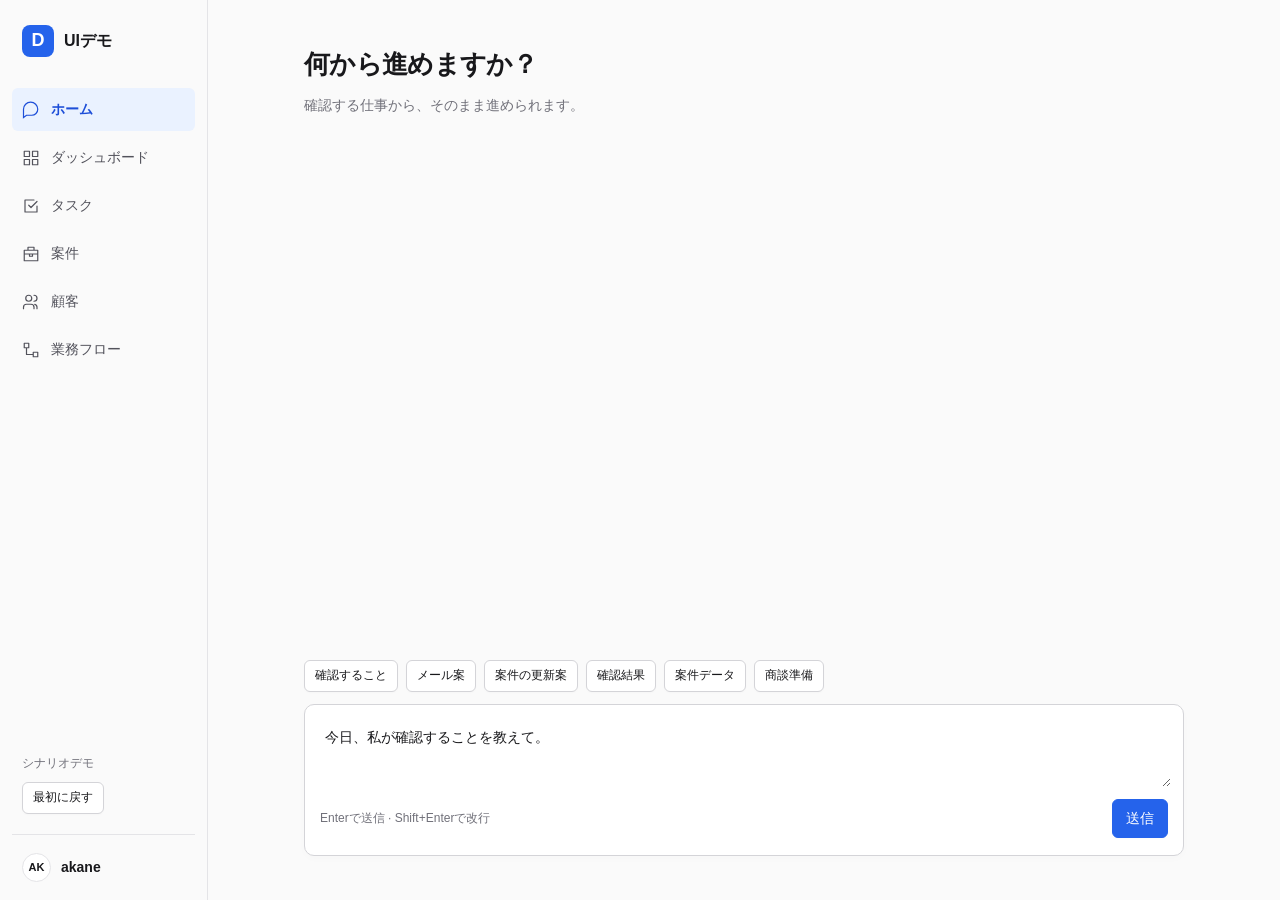
==== commit 1978b2bb: "Unify human and AI tasks around linked business activity" ====
--- a/index.html
+++ b/index.html
@@ -4,6 +4,8 @@
 :root{--primary:#2563eb;--primary-hover:#1d4ed8;--primary-soft:#eff6ff}body{background:#fafafa}.demo{margin:0}.app{max-width:none;width:100%;margin:0;border:0;border-radius:0;box-shadow:none;min-height:100dvh;overflow:visible}.main{min-height:100dvh}.sidebar{min-height:100dvh}.sidebar-footer{margin-top:auto;padding:30px 10px 0;display:flex;gap:8px;flex-direction:column;align-items:flex-start}.profile{margin-top:20px}.brand .mark{background:var(--primary)}.btn.primary{background:var(--primary);border-color:var(--primary);color:white}.btn.primary:hover{background:var(--primary-hover);border-color:var(--primary-hover)}.nav button.active{background:#eaf2ff;color:var(--primary-hover)}.tabs button.active{color:var(--primary-hover);border-bottom-color:var(--primary)}button:focus-visible,a:focus-visible,input:focus-visible,select:focus-visible,textarea:focus-visible{outline:2px solid var(--primary);outline-offset:3px}.link:hover{color:var(--primary-hover);text-decoration-color:var(--primary)}@media(min-width:1600px){.app{grid-template-columns:230px minmax(0,1fr)}.main{padding:36px 40px}.record-grid{grid-template-columns:220px minmax(0,1fr) 230px}}@media(max-width:700px){.demo{margin:0}.app{min-height:100dvh}.main{min-height:100dvh}}
 .chat-workspace{max-width:880px;margin:auto;min-height:calc(100dvh - 75px);display:flex;flex-direction:column}.chat-heading{padding:15px 0 25px}.chat-heading p{margin-top:10px}.chat-transcript{flex:1}.chat-message{margin-bottom:26px}.chat-message.user{display:flex;justify-content:flex-end}.chat-message.user>div{max-width:85%;background:#eaf2ff;padding:12px 17px;border-radius:12px 12px 2px 12px;white-space:pre-wrap}.chat-message.assistant{max-width:100%}.chat-speaker{font-size:12px;font-weight:650;color:#52525b;margin-bottom:12px}.chat-cards{margin-top:16px;display:grid;gap:9px}.chat-card{padding:14px 17px;background:white;border:1px solid var(--line);border-radius:8px;display:flex;justify-content:space-between;align-items:center;gap:14px}.chat-card h3{margin:3px 0}.chat-preview{background:white;border:1px solid var(--line);padding:20px;border-radius:8px;margin-top:16px}.chat-input-area{padding-top:22px}.chat-suggestions{display:flex;gap:8px;flex-wrap:wrap;margin-bottom:12px}#chat-form{background:white;border:1px solid #d4d4d8;border-radius:10px;padding:12px;box-shadow:0 3px 9px #00000004}#chat-input{min-height:70px;max-height:200px;border:0;padding:8px;resize:vertical;background:transparent}#chat-input:focus-visible{outline-offset:0;outline-width:1px}.chat-send{display:flex;justify-content:space-between;align-items:center;gap:12px;padding:5px 3px}.chat-return{margin-bottom:20px;color:var(--primary);font-size:12px}.visually-hidden{position:absolute;width:1px;height:1px;padding:0;margin:-1px;overflow:hidden;clip:rect(0,0,0,0);white-space:nowrap;border:0}@media(max-width:700px){.chat-send .muted{display:none}.chat-send{justify-content:flex-end}.chat-card{flex-wrap:wrap}.chat-workspace{min-height:calc(100dvh - 50px)}}
 .sidebar{position:sticky;top:0;height:100dvh;overflow-y:auto;align-self:start}
+.task-board{display:grid;grid-template-columns:repeat(3,minmax(210px,1fr));gap:15px;overflow-x:auto}.meeting-work{display:grid;grid-template-columns:minmax(0,1fr) 270px;gap:20px}.workbench{display:grid;grid-template-columns:minmax(0,1fr) 280px;gap:24px}.context-ai{position:sticky;top:24px;align-self:start;border:1px solid var(--line);border-radius:8px;background:white;overflow:hidden}.context-ai .pad{padding:15px}.context-ai textarea{min-height:85px}.context-messages{max-height:400px;overflow-y:auto}.context-message{font-size:12px;padding:14px;border-bottom:1px solid var(--line)}.context-message.user{background:#eff6ff}.context-tools{display:flex;gap:6px;flex-wrap:wrap;margin-bottom:10px}.context-tools button{white-space:normal}.workbench .record-grid{grid-template-columns:160px minmax(0,1fr)}.workbench .record-grid>aside:last-child{grid-column:1/-1;display:grid;grid-template-columns:1fr 1fr;gap:16px}.workbench .detail-cols,.workbench .meeting-work{grid-template-columns:minmax(0,1fr)}.workbench .meeting-work>aside{grid-row:1;display:grid;grid-template-columns:1fr}.context-toggle{display:flex;justify-content:flex-end;margin-bottom:12px}@media(max-width:1100px){.workbench{grid-template-columns:1fr}.context-ai{position:static;grid-row:1}.context-messages{max-height:260px}}@media(max-width:700px){.meeting-work{grid-template-columns:1fr}.workbench .record-grid{grid-template-columns:1fr}}
+.activity-card{background:white;border:1px solid var(--line);border-radius:9px;margin-bottom:18px;overflow:hidden}.activity-card>header{display:flex;gap:10px;padding:17px 20px;border-bottom:1px solid var(--line);align-items:flex-start}.activity-card>header h3{margin-top:4px}.artifact-actions{margin-top:20px;padding-top:18px;border-top:1px solid var(--line)}
 </style></head><body><div class="demo"><div class="app"><aside class="sidebar"><div class="brand"><span class="mark">D</span>UIデモ</div><nav class="nav" id="nav" aria-label="メインメニュー"></nav><div class="sidebar-footer"><span class="small muted">シナリオデモ</span><button class="btn small" id="complete-demo" data-action="finish-run" hidden>デモ：処理を完了</button><button class="btn small" id="reset-demo">最初に戻す</button></div><div class="profile"><span class="avatar">AK</span><div><b>akane</b></div></div></aside><main class="main" id="main"></main></div></div><div id="status" role="status" aria-live="polite"></div>
 <script>
 const initial={companies:[{id:'c1',name:'青葉製作所',person:'山田 美咲',email:'yamada@aoba.example',industry:'製造業',summary:'受注後の転記作業を減らしたい。営業と製造で案件情報を共有する仕組みを検討中。'},{id:'c2',name:'北辰物流',person:'佐々木 健',email:'sasaki@hokushin.example',industry:'物流',summary:'問い合わせ対応の履歴が担当者ごとに分散。顧客情報と対応履歴の一元化を検討中。'},{id:'c3',name:'光和商事',person:'高橋 優',email:'takahashi@kowa.example',industry:'卸売',summary:'見積書の作成と確認に時間がかかっている。現行業務のヒアリングを予定。'}],deals:[{id:'d1',company:'c1',name:'受注業務のAX導入',stage:'提案中',amount:1200000,close:'2026-11-30'},{id:'d2',company:'c2',name:'顧客対応の一元化',stage:'ヒアリング',amount:800000,close:'2026-12-15'},{id:'d3',company:'c3',name:'見積作成の自動化',stage:'ヒアリング',amount:600000,close:'2026-12-20'}],meetings:[{id:'m1',deal:'d1',name:'導入範囲の確認',date:'2026-10-27 14:00',prepared:true,reviewed:true,brief:'今回決めたいこと\n営業から製造へ渡す情報と、初回導入の対象範囲を合意する。\n\n確認すること\n・現行の受注CSVを共有いただけるか\n・製造部の窓口と、検証への参加者\n・11月中に小さく試す場合の実施日程\n\n前回までの合意\nまずは受注後の転記作業を対象にする。見積作成は次の段階で検討。',notes:''},{id:'m2',deal:'d2',name:'顧客情報の整理ヒアリング',date:'2026-10-28 10:00',prepared:false,reviewed:false,brief:'',notes:''}],activities:[{id:'a1',company:'c1',title:'初回ヒアリング',date:'2026-10-23 14:00',type:'商談記録',body:'営業から製造への受注情報の転記に毎日1時間ほどかかっている。初回導入はこの工程に絞りたい。11月中の検証を希望。次回は現行の受注CSVと、製造部の窓口を確認する。'},{id:'a2',company:'c1',title:'次回打ち合わせのご連絡',date:'2026-10-25 16:20',type:'受信メール',body:'次回は10月27日14時でお願いします。導入判断は11月中を予定しています。現行のCSVは、社内確認後にお送りします。製造部からも参加者を調整します。'},{id:'a3',company:'c2',title:'顧客管理についてのご相談',date:'2026-10-24 11:30',type:'受信メール',body:'対応の履歴を共有できるようにしたいです。現在使っている管理表を次回ご説明します。費用感も知りたいです。'}],mail:{subject:'10/27のお打ち合わせで確認したいこと',body:'山田様\n\nお世話になっております。キジトラのakaneです。\n明日14時のお打ち合わせでは、受注業務の対象範囲と11月の検証日程を確認できればと思います。\n\n可能でしたら、現行の受注CSVと製造部のご担当者についてご共有いただけますと幸いです。\n\nよろしくお願いいたします。',status:'draft'},proposal:{field:'受注予定日',before:'2026-12-31',after:'2026-11-30',status:'pending'},tasks:[{id:'t1',title:'青葉製作所への事前確認メール',kind:'メール送信の確認',company:'c1',due:'10/26',status:'open',route:'meeting/m1/mail'},{id:'t2',title:'受注予定日の更新',kind:'データ更新の確認',company:'c1',due:'10/26',status:'open',route:'deal/d1'},{id:'t3',title:'北辰物流の予算感を確認',kind:'情報の確認',company:'c2',due:'10/26',status:'open',route:'task/t3'},{id:'t4',title:'光和商事へヒアリング日程を連絡',kind:'自分のタスク',company:'c3',due:'10/27',status:'open',route:'task/t4'},{id:'t5',title:'青葉製作所の商談準備',kind:'準備資料の確認',company:'c1',due:'10/27',status:'done',route:'meeting/m1/brief'}],flow:{name:'商談準備',target:'自分が担当する翌日の商談',trigger:'毎営業日 06:00',context:'顧客情報・案件・直近3件の活動履歴',policy:'review',enabled:true},run:{id:'r1',status:'running',step:2,meeting:'m2',policy:'review'}};
@@ -29,8 +31,13 @@
 for(let i=5;i<=100;i++){const d=initial.deals[(i-5)%50],kind=['商談記録','受信メール','メモ','送信メール'][i%4];initial.activities.push({id:'a'+i,company:d.company,dealId:d.id,title:[d.name+'の要件確認','現行資料の共有','導入条件の整理','次回打ち合わせのご案内'][i%4],date:'2026-10-'+String(1+i%25).padStart(2,'0')+' '+String(9+i%8).padStart(2,'0')+':00',type:kind,body:d.name+'について確認。'+['月末に入力が集中するため、繁忙期の運用を優先する。','現行の管理表を受領。入力項目と確認者を次回すり合わせる。','まず1部署で検証し、結果を見て他部署へ広げる。','次回は担当者と導入時期、試行の対象範囲を確認する。'][i%4]});}
 for(let i=6;i<=50;i++){const d=initial.deals[i-1],status=i%5===0?'done':'open';initial.tasks.push({id:'t'+i,title:['対象業務の資料を依頼','担当部門へ導入時期を確認','次回ヒアリングの日程調整','提案内容の確認'][i%4],kind:'自分のタスク',company:d.company,dealId:d.id,owner:d.owner,due:'10/'+String(26+i%5),status,route:'task/t'+i,description:d.name+'について、'+['現行の管理表と記入例を依頼する。','検証開始が可能な時期を確認する。','関係者が参加できる候補日を調整する。','初回導入の範囲を確認して回答する。'][i%4],reason:'案件を'+(d.stage==='受注'?'導入へ進める':'次の段階へ進める')+'ための確認事項。'});}
 for(let i=3;i<=20;i++){const d=initial.deals[i+1];initial.meetings.push({id:'m'+i,deal:d.id,name:['要件ヒアリング','提案内容の確認','導入範囲のすり合わせ'][i%3],date:'2026-'+(i<8?'10-'+String(27+i%4):'11-'+String(1+i%9).padStart(2,'0'))+' '+String(10+i%6)+':00',owner:d.owner,prepared:false,reviewed:false,brief:'',notes:''});}
-initial.goal.amount=50000000;
-let db=structuredClone(initial),route='tasks',filter='open',editing=false,search='',toastTimer;let dealView='kanban',entitySequence=0,taskScope='self',dealStage='all',dealOwner='all';
+initial.goal.amount=50000000;initial.run.status='stopped';
+
+initial.tasks.forEach(t=>{t.executionMode='human';t.needsHuman=t.status!=='done'});
+initial.tasks.find(t=>t.id==='t1').executionMode='collaborative';initial.tasks.find(t=>t.id==='t2').executionMode='collaborative';initial.tasks.find(t=>t.id==='t5').executionMode='ai';
+Object.assign(initial.tasks.find(t=>t.id==='t50'),{title:'北辰物流の商談準備',kind:'商談準備',company:'c2',dealId:'d2',owner:'AI',executionMode:'ai',status:'open',needsHuman:false,route:'meeting/m2/brief',meetingId:'m2',parentExecution:'r1'});
+initial.meetings.forEach(m=>{m.phase=m.id==='m1'?'mail-review':m.id==='m2'?'not-started':'not-started';m.executionId=m.id==='m2'?'r1':'exec-'+m.id;m.revision=1});
+let db=structuredClone(initial),route='tasks',filter='open',editing=false,search='',toastTimer;let dealView='kanban',entitySequence=0,taskScope='self',needsMyAction=false,assistantOpen=true,dealStage='all',dealOwner='all';
 const $=s=>document.querySelector(s),e=s=>String(s??'').replace(/[&<>"']/g,c=>({'&':'&amp;','<':'&lt;','>':'&gt;','"':'&quot;',"'":'&#39;'}[c]));
 const company=id=>db.companies.find(x=>x.id===id),deal=id=>db.deals.find(x=>x.id===id),meeting=id=>db.meetings.find(x=>x.id===id),yen=n=>new Intl.NumberFormat('ja-JP').format(n)+'円';
 const btn=(text,action,primary=false)=>`<button class="btn${primary?' primary':''}" data-action="${action}">${text}</button>`,link=(text,to)=>`<button class="link" data-go="${to}">${e(text)}</button>`,badge=(text,color='')=>`<span class="badge ${color}">${text}</span>`;
@@ -45,7 +52,7 @@
 function sources(ids){return `<div class="sources">${ids.map(id=>{const a=db.activities.find(x=>x.id===id);return `<button data-go="activity/${id}">↗ ${e(a.title)}</button>`}).join('')}</div>`}
 function related(c,d){return `<aside class="related">${card('顧客',`<div class="listline">${link(c.name,'customer/'+c.id)}<div class="small muted">${e(c.person)}</div></div>`)}${d?card('案件',`<div class="listline">${link(d.name,'deal/'+d.id)}<div class="small muted">${e(d.stage)} · ${yen(d.amount)}</div></div>`):''}${card('関連する活動',db.activities.filter(x=>d?x.dealId===d.id:x.company===c.id).map(a=>`<div class="listline">${link(a.title,'activity/'+a.id)}<div class="small muted">${e(a.date)} · ${a.type}</div></div>`).join('')||'<div class="pad muted">活動はありません</div>')}</aside>`}
 function taskRows(tasks){return tasks.map(t=>`<div class="task"><div class="task-symbol">${icon('tasks')}</div><div><div class="task-title">${link(t.title,t.route)}</div><div class="task-meta">${e(company(t.company).name)}<span>·</span>${e(t.kind)}<span>·</span>${e(t.due)}</div></div><div class="task-actions">${badge(t.status==='done'?'完了':'ToDo',t.status==='done'?'green':'')}${`<button class="btn small" data-go="${t.route}">${t.kind.includes('確認')?'確認する':'開く'}</button>`}</div></div>`).join('')||'<div class="empty">タスクはありません</div>'}
-function tasksPage(){const open=db.tasks.filter(t=>t.status==='open'&&(!t.owner||t.owner==='akane')),done=db.tasks.filter(t=>t.status==='done'&&(!t.owner||t.owner==='akane')),r=db.run,m=meeting(r.meeting),c=company(deal(m.deal).company),runLabel={running:'実行中',done:'完了',stopped:'停止'}[r.status],runDetail=r.status==='running'?'活動履歴を取得中 · 2 / 4':r.status==='done'?'成果物を保存済み · 4 / 4':'処理を停止';const scopes=`<div class="tabs" role="tablist"><button data-task-scope="self" class="${taskScope==='self'?'active':''}" role="tab" aria-selected="${taskScope==='self'}">自分の対応</button><button data-task-scope="ai" class="${taskScope==='ai'?'active':''}" role="tab" aria-selected="${taskScope==='ai'}">AIに任せた仕事</button></div>`;const own=`<div class="row" style="margin-bottom:18px"><button class="btn small ${filter==='open'?'primary':''}" data-filter="open">ToDo<span class="count">${open.length}</span></button><button class="btn small ${filter==='done'?'primary':''}" data-filter="done">完了<span class="count">${done.length}</span></button></div>${card(filter==='done'?'完了したタスク':'対応すること',taskRows(filter==='done'?done:open))}`;const ai=card('依頼した仕事',`<div class="task"><div class="task-symbol">${icon('flows')}</div><div><div class="task-title">${e(c.name)}の商談準備</div><div class="task-meta">${runDetail}</div></div><div class="task-actions">${badge(runLabel,r.status==='running'?'blue':r.status==='done'?'green':'')}<button class="btn small" data-go="run/${r.id}">詳細を見る</button></div></div>`);return heading('タスク','10月26日（月）',badge('akane'))+scopes+(taskScope==='self'?own:ai)+`<div class="row between small muted"><span>商談予定</span></div><div class="card section-gap">${db.meetings.filter(m=>!m.owner||m.owner==='akane').sort((a,b)=>a.date.localeCompare(b.date)).slice(0,5).map(m=>`<div class="listline row between"><div>${link(m.name,'meeting/'+m.id+'/brief')}<div class="small muted">${company(deal(m.deal).company).name}</div></div><span class="small">${m.date.slice(5)}</span></div>`).join('')}</div>`}
+function tasksPage(){const ts=db.tasks.filter(t=>!needsMyAction||(t.status!=='done'&&t.executionMode!=='ai'&&(!t.owner||t.owner==='akane'))),modes={human:'人',ai:'AI',collaborative:'人＋AI'};return heading('タスク','',`<label class="row small"><input type="checkbox" id="needs-my-action" ${needsMyAction?'checked':''}>自分の対応が必要</label>`)+`<div class="task-board">${[['open','ToDo'],['running','Doing'],['done','Done']].map(([state,label])=>{const items=ts.filter(t=>t.status===state);return `<section class="kanban-col"><div class="kanban-heading"><b>${label}<span class="count">${items.length}</span></b></div>${items.map(t=>`<article class="deal-card"><div class="row between">${badge(modes[t.executionMode]||'人',t.executionMode==='ai'?'blue':'')}<span class="small muted">${e(t.due)}</span></div><h3 style="margin:12px 0 8px">${link(t.title,t.route)}</h3><div class="small muted">${e(company(t.company).name)}</div><div class="small muted">${e(t.owner||'akane')}</div></article>`).join('')||'<div class="small muted">タスクはありません</div>'}</section>`}).join('')}</div>`}
 function dashboard(){const inPeriod=d=>d.close>=db.goal.start&&d.close<=db.goal.end,period=db.deals.filter(inPeriod),won=period.filter(d=>d.stage==='受注'),open=period.filter(d=>d.stage!=='受注'),actual=won.reduce((n,d)=>n+d.amount,0),pipeline=open.reduce((n,d)=>n+d.amount,0),stages=['ヒアリング','提案中','受注'],max=Math.max(1,...stages.map(s=>period.filter(d=>d.stage===s).reduce((n,d)=>n+d.amount,0)));return heading('ダッシュボード','2026年10月1日 — 12月31日')+`<div class="summary-grid"><div class="stat"><span>受注目標</span><strong>${db.goal.amount/10000}<small> 万円</small></strong></div><div class="stat"><span>受注実績</span><strong>${actual/10000}<small> 万円</small></strong><div class="small muted">${won.length}件 · 目標達成率 ${Math.round(actual/db.goal.amount*100)}%</div></div><div class="stat"><span>進行中の案件金額</span><strong>${pipeline/10000}<small> 万円</small></strong><div class="small muted">${open.length}件</div></div></div>${card('目標に対する受注実績',`<div class="pad"><div class="row between small" style="margin-bottom:14px"><b>${actual/10000}万円 / ${db.goal.amount/10000}万円</b><span>${Math.round(actual/db.goal.amount*100)}%</span></div><div class="bar"><i style="width:${Math.min(100,actual/db.goal.amount*100)}%"></i></div></div>`)}${card('ステージ別の案件金額',`<div class="pad">${stages.map(stage=>{let ds=period.filter(d=>d.stage===stage),amount=ds.reduce((n,d)=>n+d.amount,0);return `<div class="bar-row" style="grid-template-columns:110px 1fr 120px"><span>${stage} · ${ds.length}件</span><div class="bar"><i style="width:${amount/max*100}%"></i></div><span>${amount/10000}万円</span></div>`}).join('')}</div>`,link('案件を見る','deals'))}`}
 
 function originalListPage(type){let title,headers,rows;if(type==='customers'){title='顧客';headers=['会社名','担当窓口','業種','担当'];rows=db.companies.map(c=>[link(c.name,'customer/'+c.id),e(c.person),e(c.industry),'akane'])}else if(type==='deals'){title='案件';headers=['案件名','顧客','進捗','案件金額','受注予定日'];rows=db.deals.map(d=>[link(d.name,'deal/'+d.id),e(company(d.company).name),badge(d.stage),yen(d.amount),e(d.close)])}else{title='商談・活動';headers=['件名','顧客','日時','種類'];rows=db.meetings.map(m=>[link(m.name,'meeting/'+m.id+'/brief'),e(company(deal(m.deal).company).name),m.date,'商談予定']).concat(db.activities.map(a=>[link(a.title,'activity/'+a.id),e(company(a.company).name),a.date,a.type]))}return heading(title)+`<div class="card table-wrap"><table><thead><tr>${headers.map(h=>`<th>${h}</th>`).join('')}</tr></thead><tbody>${rows.map(r=>`<tr>${r.map(c=>`<td>${c}</td>`).join('')}</tr>`).join('')}</tbody></table></div>`}
@@ -53,33 +60,53 @@
 function listPage(type){if(type==='customers'){const cs=db.companies.filter(c=>(c.name+' '+c.person).includes(search));return heading('顧客',`${cs.length}件`)+listSearch(false)+`<div class="card table-wrap"><table><thead><tr><th>会社名</th><th>窓口</th><th>業種</th><th>担当</th></tr></thead><tbody>${cs.map(c=>`<tr><td>${link(c.name,'customer/'+c.id)}</td><td>${e(c.person)}</td><td>${e(c.industry)}</td><td>${e(c.owner)}</td></tr>`).join('')||'<tr><td colspan="4">該当する顧客はありません</td></tr>'}</tbody></table></div>`;}if(type==='deals'){const visibleDeals=db.deals.filter(d=>(d.name+' '+company(d.company).name).includes(search)&&(dealStage==='all'||d.stage===dealStage)&&(dealOwner==='all'||d.owner===dealOwner));const list=dealView==='list';return heading('案件','',`<div class="row"><button class="btn small ${!list?'primary':''}" data-action="view-kanban">カンバン</button><button class="btn small ${list?'primary':''}" data-action="view-list">一覧</button></div>`)+listSearch(true)+(list?`<div class="card table-wrap"><table><thead><tr><th>案件名</th><th>顧客</th><th>ステージ</th><th>金額</th><th>受注予定日</th><th>担当</th></tr></thead><tbody>${visibleDeals.map(d=>`<tr><td>${link(d.name,'deal/'+d.id)}</td><td>${e(company(d.company).name)}</td><td>${badge(d.stage)}</td><td>${yen(d.amount)}</td><td>${d.close}</td><td>${e(d.owner||'akane')}</td></tr>`).join('')}</tbody></table></div>`:`<div class="kanban">${['ヒアリング','提案中','受注'].map(stage=>{const ds=visibleDeals.filter(d=>d.stage===stage);return `<section class="kanban-col"><div class="kanban-heading"><b>${stage}<span class="count">${ds.length}件</span></b><div class="muted small">${yen(ds.reduce((n,d)=>n+d.amount,0))}</div></div>${ds.map(d=>{const next=db.tasks.find(t=>t.dealId===d.id&&t.status==='open');return `<article class="deal-card"><div class="deal-card-title">${link(d.name,'deal/'+d.id)}</div><div class="small muted">${e(company(d.company).name)} · ${e(d.owner||'akane')}</div><div class="row between section-gap"><b>${yen(d.amount)}</b><span class="small muted">${d.close.slice(5).replace('-','/')}</span></div>${next?`<div class="next-task small">${link(next.title,next.route)}</div>`:''}</article>`}).join('')}</section>`}).join('')}</div>`)}return heading('活動')+db.companies.map(c=>{let entries=[...db.activities.filter(a=>a.company===c.id).map(a=>({title:a.title,date:a.date,dealId:a.dealId,type:a.type,to:'activity/'+a.id})),...db.meetings.filter(m=>deal(m.deal).company===c.id).map(m=>({title:m.name,date:m.date,dealId:m.deal,type:'打ち合わせ',to:'meeting/'+m.id+'/brief'}))].sort((a,b)=>b.date.localeCompare(a.date));return card(c.name,entries.map(a=>`<div class="listline row between"><div>${link(a.title,a.to)}<div class="small muted">${a.dealId?e(deal(a.dealId).name):'顧客全体'} · ${a.type}</div></div><span class="small muted">${a.date}</span></div>`).join('')||'<div class="pad muted">活動はありません</div>')}).join('')}
 function customerPage(id){let c=company(id);return crumb('顧客','customers',c.name)+heading(c.name)+props([['窓口',e(c.person)],['メール',e(c.email)],['業種',e(c.industry)],['担当',e(c.owner||'akane')]])+`<div class="detail-cols"><div>${card('顧客の状況',`<div class="pad"><p>${e(c.summary)}</p>${sources(db.activities.filter(a=>a.company===id).map(a=>a.id))}</div>`)}${card('案件',db.deals.filter(d=>d.company===id).map(d=>`<div class="listline row between">${link(d.name,'deal/'+d.id)}${badge(d.stage)}</div>`).join(''))}${card('活動履歴',db.activities.filter(a=>a.company===id).map(a=>`<div class="listline">${link(a.title,'activity/'+a.id)}<div class="small muted">${a.date} · ${a.type}</div></div>`).join('')||'<div class="pad muted">活動はありません</div>')}</div><aside class="related">${card('ToDoのタスク',db.tasks.filter(t=>t.company===id&&t.status==='open').map(t=>`<div class="listline">${link(t.title,t.route)}<div class="small muted">${e(t.due)} · ${e(t.kind)}</div></div>`).join('')||'<div class="pad muted">ToDoのタスクはありません</div>')}${card('商談予定',db.meetings.filter(m=>deal(m.deal).company===id).map(m=>`<div class="listline">${link(m.name,'meeting/'+m.id+'/brief')}<div class="small muted">${m.date}</div></div>`).join('')||'<div class="pad muted">商談予定はありません</div>')}</aside></div>`}
 function dealPage(id,tab='activities'){const d=deal(id),c=company(d.company),p=db.proposal;const actions=[['memo','メモ'],['email','メール'],['task','タスク'],['meeting','打ち合わせ']];const prop=editing?`<form id="deal-properties" data-deal="${id}"><div class="field"><label for="prop-name">案件名</label><input id="prop-name" required value="${e(d.name)}"></div><div class="field"><label for="prop-stage">ステージ</label><select id="prop-stage">${['ヒアリング','提案中','受注'].map(x=>`<option ${x===d.stage?'selected':''}>${x}</option>`).join('')}</select></div><div class="field"><label for="prop-amount">案件金額（円）</label><input id="prop-amount" type="number" min="0" required value="${d.amount}"></div><div class="field"><label for="prop-close">受注予定日</label><input id="prop-close" type="date" required value="${d.close}"></div><div class="actions">${btn('戻る','cancel-edit')}<button class="btn primary" type="submit">保存</button></div></form>`:`<dl class="record-props"><dt>ステージ</dt><dd>${badge(d.stage)}</dd><dt>案件金額</dt><dd>${yen(d.amount)}</dd><dt>受注予定日</dt><dd>${e(d.close)}</dd><dt>担当</dt><dd>${e(d.owner||'akane')}</dd></dl><div class="section-gap">${btn('編集','edit')}</div>`;const proposal=id==='d1'&&p.status==='pending'?card('受注予定日の更新案',`<div class="pad"><p>山田さんのメールでは、導入判断は11月中の予定です。</p><div class="diff"><div><small>現在</small>${e(d.close)}</div><span>→</span><div><small>変更案</small>${p.after}</div></div>${sources(['a2'])}<div class="actions">${btn('採用しない','reject-update')}${btn('更新する','accept-update',true)}</div></div>`,badge('確認待ち','amber')):'';let content;if(actions.some(([a])=>a===tab))content=composeForm(d,tab);else if(tab==='overview')content=card('概要',`<div class="pad"><p>${e(d.description||(id==='d4'?'受注業務の現状整理ワークショップ。成果物を共有して完了。':c.summary))}</p>${sources(db.activities.filter(a=>a.dealId===id&&a.type==='商談記録').map(a=>a.id))}</div>`);else content=dealTimeline(d);return crumb('案件','deals',d.name)+heading(d.name)+`<div class="record-grid"><aside>${card('案件情報',`<div class="pad">${prop}</div>`)}</aside><div><div class="tabs"><button class="${tab==='overview'?'active':''}" data-go="deal/${id}/overview">概要</button><button class="${tab!=='overview'?'active':''}" data-go="deal/${id}/activities">活動</button></div><div class="row activity-actions">${actions.map(([key,label])=>`<button class="btn small ${tab===key?'primary':''}" data-go="deal/${id}/${key}">${label}</button>`).join('')}</div>${proposal}${content}</div><aside>${card('顧客',`<div class="listline">${link(c.name,'customer/'+c.id)}</div>`)}${card('担当窓口',`<div class="listline"><b>${e(c.person)}</b><div class="small muted email-address">${e(c.email)}</div></div>`)}</aside></div>`}
-function dealTimeline(d){const upcoming=[...db.meetings.filter(m=>m.deal===d.id).map(m=>({title:m.name,date:m.date,type:'打ち合わせ',to:'meeting/'+m.id+'/brief'})),...db.tasks.filter(t=>t.dealId===d.id&&t.status==='open').map(t=>({title:t.title,date:'2026-'+t.due.replace('/','-'),type:'ToDo',to:t.route}))].sort((a,b)=>a.date.localeCompare(b.date));const history=db.activities.filter(a=>a.dealId===d.id).sort((a,b)=>b.date.localeCompare(a.date));return card('予定・ToDo',upcoming.map(a=>`<div class="listline"><div class="row between">${badge(a.type)}<span class="small muted">${e(a.date)}</span></div><div style="margin-top:8px">${link(a.title,a.to)}</div></div>`).join('')||'<div class="pad muted">予定はありません</div>')+card('活動履歴',history.map(a=>`<div class="listline"><div class="row between">${badge(a.type)}<span class="small muted">${a.date}</span></div><h3 style="margin:10px 0 6px">${link(a.title,'activity/'+a.id)}</h3><div class="small muted excerpt">${e(a.body)}</div></div>`).join('')||'<div class="pad muted">活動はありません</div>')}
+function dealTimeline(d){const next=db.meetings.find(m=>m.deal===d.id&&m.phase!=='complete');const nextCard=next?card('次のアクション',`<div class="pad row between"><div><b>${e(next.name)}</b><div class="small muted">${phaseLabel(next.phase)}</div></div><button class="btn primary" data-go="meeting/${next.id}/brief">進める</button></div>`):'';const upcoming=[...db.meetings.filter(m=>m.deal===d.id).map(m=>({title:m.name,date:m.date,type:'打ち合わせ',to:'meeting/'+m.id+'/brief'})),...db.tasks.filter(t=>t.dealId===d.id&&t.status==='open').map(t=>({title:t.title,date:'2026-'+t.due.replace('/','-'),type:'ToDo',to:t.route}))].sort((a,b)=>a.date.localeCompare(b.date));const history=db.activities.filter(a=>a.dealId===d.id).sort((a,b)=>b.date.localeCompare(a.date));return nextCard+card('予定・ToDo',upcoming.map(a=>`<div class="listline"><div class="row between">${badge(a.type)}<span class="small muted">${e(a.date)}</span></div><div style="margin-top:8px">${link(a.title,a.to)}</div></div>`).join('')||'<div class="pad muted">予定はありません</div>')+`<h2 style="margin-bottom:14px">活動</h2>${history.map(a=>`<article class="activity-card"><header><span class="avatar">${a.actor==='AI'?'AI':e((a.actor||'akane').slice(0,1))}</span><div><b>${e(a.actor||(a.type==='受信メール'?company(a.company).person:'akane'))}</b><span class="small muted"> · ${a.date}</span><h3>${e(a.title)}</h3></div></header><div class="pad"><div class="small muted">${e(a.type)}</div><div class="prose small" style="margin-top:8px">${e(a.body)}</div><div class="actions">${link('内容を見る',a.meeting?'meeting/'+a.meeting+'/brief':'activity/'+a.id)}</div></div></article>`).join('')||'<div class="card pad muted">活動はありません</div>'}`}
 function composeForm(d,type){const names={memo:'メモを残す',email:'メールを書く',task:'タスクを作る',meeting:'打ち合わせを登録'};return card(names[type],`<form id="compose-form" data-deal="${d.id}" data-kind="${type}" class="pad">${type==='email'?`<div class="small muted" style="margin-bottom:18px">宛先：${e(company(d.company).person)} &lt;${e(company(d.company).email)}&gt;</div>`:''}<div class="field"><label for="compose-title">${type==='email'?'件名':'タイトル'}</label><input id="compose-title" required></div>${['memo','email'].includes(type)?'<div class="field"><label for="compose-body">内容</label><textarea id="compose-body" required></textarea></div>':''}${['task','meeting'].includes(type)?`<div class="field"><label for="compose-date">${type==='task'?'期限':'日時'}</label><input id="compose-date" type="${type==='task'?'date':'datetime-local'}" required value="${type==='task'?'2026-10-27':'2026-10-27T14:00'}"></div>`:''}<div class="actions"><button class="btn" type="button" data-go="deal/${d.id}/activities">キャンセル</button><button class="btn primary" type="submit">${type==='email'?'下書きを保存':'保存'}</button></div></form>`)}
 
-function meetingPage(id,tab='brief'){const m=meeting(id),d=deal(m.deal),c=company(d.company);let content='';if(tab==='brief'){content=!m.prepared?`<div class="card empty"><h2 style="color:var(--ink)">準備資料はまだありません</h2>${btn('商談準備を実行','prepare:'+id,true)}</div>`:card('商談準備資料',`<div class="pad">${editing?`<textarea id="brief-edit" style="min-height:310px">${e(m.brief)}</textarea><div class="actions">${btn('キャンセル','cancel-edit')}${btn('保存','save-brief:'+id,true)}</div>`:`<div class="prose">${e(m.brief)}</div>${sources(m.sourceIds||[])}<div class="actions">${btn('編集する','edit')}${m.reviewed?badge('確認済み','green'):btn('確認済みにする','review-brief:'+id,true)}</div>`}</div>`)}else if(tab==='mail'){content=db.mails[id]?card(db.mails[id].status==='sent'?'送信済みメール':'下書き',`<div class="pad"><div class="small muted" style="margin-bottom:18px">宛先：${e(c.person)} &lt;${e(c.email)}&gt;</div>${editing?`<div class="field"><label for="mail-subject">件名</label><input id="mail-subject" value="${e(db.mails[id].subject)}"></div><textarea id="mail-body" style="min-height:280px">${e(db.mails[id].body)}</textarea><div class="actions">${btn('キャンセル','cancel-edit')}${btn('下書きを保存','save-mail',true)}</div>`:`<h3 style="margin-bottom:18px">${e(db.mails[id].subject)}</h3><div class="prose">${e(db.mails[id].body)}</div>${sources(db.mails[id].sourceIds||[])}${db.mails[id].status==='draft'?`<div class="actions">${btn('編集する','edit')}${btn('内容を確認して送信','send-mail',true)}</div>`:''}`}</div>`,badge(db.mails[id].status==='sent'?'送信済み':'送信前',db.mails[id].status==='sent'?'green':'amber')):card('メール','<div class="pad muted">下書きはありません</div>');content+=card('メール履歴',db.activities.filter(a=>a.dealId===d.id&&a.type.includes('メール')).map(a=>`<div class="listline">${link(a.title,'activity/'+a.id)}<div class="small muted">${a.date} · ${a.type}</div></div>`).join('')||'<div class="pad muted">メールはありません</div>')}else{content=card('商談記録',`<div class="pad"><div class="field"><label for="meeting-notes">議事録</label><textarea id="meeting-notes" placeholder="決まったこと・確認したこと">${e(m.notes)}</textarea></div><div class="field"><label for="next-task">次の対応</label><input id="next-task" placeholder="例：現行の受注CSVを確認する"></div><div class="actions">${btn('記録を保存','save-notes:'+id,true)}</div></div>`)}return crumb(d.name,'deal/'+d.id+'/activities',m.name)+heading(m.name,'',m.prepared?badge('準備済み','green'):'')+props([['日時',m.date],['顧客',link(c.name,'customer/'+c.id)],['担当',e(m.owner||d.owner||'akane')],['案件',link(d.name,'deal/'+d.id)]])+`<div class="detail-cols"><div><div class="tabs">${[['brief','準備資料'],['mail','メール'],['notes','商談記録']].map(([k,t])=>`<button data-go="meeting/${id}/${k}" class="${tab===k?'active':''}">${t}</button>`).join('')}</div>${content}</div><aside class="related">${card('業務フロー',`<div class="listline">${link('商談準備','flow/f1')}</div>`)}${card('関連する活動',db.activities.filter(a=>a.dealId===d.id).map(a=>`<div class="listline">${link(a.title,'activity/'+a.id)}<div class="small muted">${a.date}</div></div>`).join('')||'<div class="pad muted">活動はありません</div>')}</aside></div>`}
+function meetingPage(id){const m=meeting(id),d=deal(m.deal),c=company(d.company);return crumb(d.name,'deal/'+d.id+'/activities',m.name)+heading(m.name,'',badge(phaseLabel(m.phase),m.phase==='complete'?'green':m.phase?.includes('review')?'amber':''))+props([['日時',m.date],['顧客',link(c.name,'customer/'+c.id)],['担当',e(m.owner||d.owner||'akane')],['案件',link(d.name,'deal/'+d.id)]])+`<div class="meeting-work"><div>${meetingCards(m)}${card('商談記録',`<form id="meeting-note-form" data-meeting="${id}" class="pad"><div class="field"><label for="meeting-notes">決まったこと・確認したこと</label><textarea id="meeting-notes">${e(m.notes)}</textarea></div><div class="field"><label for="next-task">次の対応</label><input id="next-task" placeholder="次のタスク"></div><div class="actions"><button class="btn" type="submit">記録を保存</button></div></form>`)}</div><aside>${nextAction(m)}${card('関連する案件',`<div class="listline">${link(d.name,'deal/'+d.id)}</div>`)}${card('業務フロー',`<div class="listline">${link('商談準備','flow/f1')}</div>`)}</aside></div>`}
+function meetingCards(m){const c=company(deal(m.deal).company),mail=db.mails[m.id];let entries=db.activities.filter(a=>a.dealId===m.deal&&!a.meeting&&a.type!=='活動記録').map(a=>({at:a.date,title:a.title,actor:a.type==='受信メール'?c.person:(a.actor||'akane'),body:`<div class="small muted">${e(a.type)}</div><p class="prose" style="margin-top:8px">${e(a.body)}</p><div class="actions">${link('詳細を開く','activity/'+a.id)}</div>`}));const events=m.events||[];let hasBrief=false,hasMail=false;for(const ev of events){let content=ev.body?`<p>${e(ev.body)}</p>`:'';if(ev.id.includes('-prepared')){hasBrief=true;content=ev.id.includes('-'+m.revision+'-')?briefArtifact(m):`<div class="prose">${e(ev.artifact||'資料を保存しました。')}</div>`}if(ev.id.includes('-drafted')){hasMail=true;content=mailArtifact(m)}entries.push({at:ev.at||'2026-10-26 09:00',title:ev.title,actor:ev.actor,body:content})}if(m.prepared&&!hasBrief)entries.push({at:'2026-10-26 06:00',title:'準備資料を作成',actor:'AI',body:briefArtifact(m)});if(mail&&!hasMail)entries.push({at:'2026-10-26 06:05',title:'メール下書きを作成',actor:'AI',body:mailArtifact(m)});return entries.sort((a,b)=>a.at.localeCompare(b.at)).map(x=>`<article class="activity-card"><header><span class="avatar">${x.actor==='AI'?'AI':e(x.actor.slice(0,1))}</span><div><b>${e(x.actor)}</b><span class="muted small"> · ${e(x.at)}</span><h3>${e(x.title)}</h3></div></header><div class="pad">${x.body}</div></article>`).join('')}
+function briefArtifact(m){const review=['brief-review','prepared'].includes(m.phase);return `${badge(m.reviewed?'確認済み':'確認待ち',m.reviewed?'green':'amber')}<div class="section-gap">${editing?`<textarea id="brief-edit" style="min-height:280px">${e(m.brief)}</textarea><div class="actions">${btn('キャンセル','cancel-edit')}${btn('資料を保存','save-brief:'+m.id,true)}</div>`:`<div class="prose">${e(m.brief)}</div>${sources(m.sourceIds||[])}<div class="actions">${btn('編集する','edit')}</div>`}</div>${review?`<div class="artifact-actions"><div class="field"><label for="revision-request">修正してほしいこと</label><textarea id="revision-request" style="min-height:90px" placeholder="例：予算の確認を追加して"></textarea></div><div class="row">${btn('AIに修正を依頼','request-revision:'+m.id)}${btn('確認して次へ','approve-brief:'+m.id,true)}</div></div>`:''}`}
+function mailArtifact(m){const mail=db.mails[m.id];if(!mail)return '';const c=company(deal(m.deal).company);return `${badge(mail.status==='sent'?'送信済み':'下書き',mail.status==='sent'?'green':'')}<p class="small muted" style="margin:12px 0">宛先：${e(c.person)} &lt;${e(c.email)}&gt;</p>${mail.status==='sent'?`<h3>${e(mail.subject)}</h3><div class="prose section-gap">${e(mail.body)}</div>`:`<label class="small" for="meeting-mail-title">件名</label><input id="meeting-mail-title" value="${e(mail.subject)}"><label class="small" for="meeting-mail-body">本文</label><textarea id="meeting-mail-body">${e(mail.body)}</textarea>`}${sources(mail.sourceIds||[])}${mail.status==='draft'?`<div class="actions">${btn('下書きを保存','lifecycle-save-mail:'+m.id)}${m.phase==='mail-review'?btn('内容を確認して送信','lifecycle-send:'+m.id,true):''}</div>`:''}`}
+function phaseLabel(p){return ({'not-started':'未着手',prepared:'資料保存済み',preparing:'準備資料を作成中','brief-review':'資料の確認待ち',drafting:'メール案を作成中','mail-review':'送信の確認待ち',complete:'完了'})[p]||'未着手'}
+function nextAction(m){let body;if(['preparing','drafting'].includes(m.phase))body=`<p>AIが${m.phase==='preparing'?'準備資料':'メール案'}を作成しています。</p>${badge('Doing','blue')}`;else if(['brief-review','prepared'].includes(m.phase))body='<p>準備資料のカードで内容を確認してください。確認後、AIがメール下書きを作成します。</p>';else if(m.phase==='mail-review')body='<p>メールのカードで宛先と内容を確認して送信します。</p>';else if(m.phase==='complete')body=`<p>メールを送信しました。打ち合わせの結果を活動に記録できます。</p>${badge('Done','green')}`;else body=`<p>${e(m.date)}の打ち合わせに向けた資料が未作成です。案件と過去の活動を参照して準備します。</p><div class="actions">${btn('AIに準備を任せる','start-preparation:'+m.id,true)}</div>`;return card('次のアクション',`<div class="pad">${body}</div>`)}
 function activityPage(id){const a=db.activities.find(a=>a.id===id),c=company(a.company),d=a.dealId?deal(a.dealId):null;const draft=a.type==='メール下書き';return crumb(d?d.name:c.name,d?'deal/'+d.id+'/activities':'customer/'+c.id,a.title)+heading(a.title)+props([['日時',a.date],['種類',a.type],['顧客',link(c.name,'customer/'+c.id)],['案件',d?link(d.name,'deal/'+d.id):'顧客全体']])+`<div class="detail-cols">${card(a.type,draft?`<form id="draft-form" data-activity="${id}" class="pad"><div class="small muted" style="margin-bottom:18px">宛先：${e(c.email)}</div><div class="field"><label for="draft-title">件名</label><input id="draft-title" required value="${e(a.title)}"></div><div class="field"><label for="draft-body">本文</label><textarea id="draft-body" required>${e(a.body)}</textarea></div><div class="actions"><button class="btn" type="submit" name="mode" value="save">下書きを保存</button><button class="btn primary" type="submit" name="mode" value="send">内容を確認して送信</button></div></form>`:`<div class="pad">${a.meeting?`<div class="small muted" style="margin-bottom:18px">関連する打ち合わせ：${link(meeting(a.meeting).name,'meeting/'+a.meeting+'/mail')}</div>`:''}<div class="prose">${e(a.body)}</div></div>`)}${related(c,d)}</div>`}
-function taskPage(id){const t=db.tasks.find(t=>t.id===id),c=company(t.company),d=t.dealId?deal(t.dealId):null;const why=t.reason||(id==='t3'?'佐々木さんから費用感の相談が届いています。予算が未確認のため、提案する範囲を決める前に確認が必要です。':id==='t4'?'見積作成の現状を把握するため、初回ヒアリングの日程を決めます。':'案件の次の対応として登録されたタスクです。');const what=t.description||(id==='t3'?'佐々木さんに予算の目安と検討時期を確認し、対応結果を記録する。':id==='t4'?'高橋さんに候補日を連絡し、確定した日程を記録する。':t.title);return crumb('タスク','tasks',t.title)+heading(t.title,'',badge(t.status==='done'?'完了':'ToDo',t.status==='done'?'green':''))+props([['期限',e(t.due)],['担当',e(t.owner||'akane')],['顧客',link(c.name,'customer/'+c.id)],['案件',d?link(d.name,'deal/'+d.id):'顧客全体']])+`<div class="detail-cols"><div>${card('対応内容',`<div class="pad"><h3>すること</h3><p style="margin-top:8px">${e(what)}</p><h3 class="section-gap">背景</h3><p style="margin-top:8px">${e(why)}</p><div class="field section-gap"><label for="task-note">対応結果</label><textarea id="task-note" placeholder="確認した内容と次の対応">${e(t.note||'')}</textarea></div><div class="actions">${btn('記録を保存','save-task:'+id)}${t.status==='open'?btn('記録して完了','complete-task:'+id,true):''}</div></div>`)}</div>${related(c,d)}</div>`}
+function taskPage(id){const t=db.tasks.find(t=>t.id===id),c=company(t.company),d=t.dealId?deal(t.dealId):null;const why=t.reason||(id==='t3'?'佐々木さんから費用感の相談が届いています。予算が未確認のため、提案する範囲を決める前に確認が必要です。':id==='t4'?'見積作成の現状を把握するため、初回ヒアリングの日程を決めます。':'案件の次の対応として登録されたタスクです。');const what=t.description||(id==='t3'?'佐々木さんに予算の目安と検討時期を確認し、対応結果を記録する。':id==='t4'?'高橋さんに候補日を連絡し、確定した日程を記録する。':t.title);return crumb('タスク','tasks',t.title)+heading(t.title,'',badge(t.status==='done'?'完了':'ToDo',t.status==='done'?'green':''))+props([['期限',e(t.due)],['担当',e(t.owner||'akane')],['顧客',link(c.name,'customer/'+c.id)],['案件',d?link(d.name,'deal/'+d.id):'顧客全体']])+`<div class="detail-cols"><div>${card('対応内容',`<div class="pad"><h3>すること</h3><p style="margin-top:8px">${e(what)}</p><h3 class="section-gap">背景</h3><p style="margin-top:8px">${e(why)}</p><div class="field section-gap"><label for="task-note">対応結果</label><textarea id="task-note" placeholder="確認した内容と次の対応">${e(t.note||'')}</textarea></div><div class="actions">${btn('記録を保存','save-task:'+id)}${t.status!=='done'?btn('記録して完了','complete-task:'+id,true):''}</div></div>`)}</div>${related(c,d)}</div>`}
 function flowsPage(){return heading('業務フロー')+card('フロー一覧',`<div class="task"><div class="task-symbol">${icon('flows')}</div><div><div class="task-title">${link(db.flow.name,'flow/f1')}</div><div class="task-meta">${e(db.flow.target)} · ${e(db.flow.trigger)}</div></div>${badge(db.flow.enabled?'有効':'停止中',db.flow.enabled?'green':'')}</div>`)}
 function flowPage(){const f=db.flow;return crumb('業務フロー','flows',f.name)+heading(f.name,'',`<div class="row">${badge(f.enabled?'有効':'停止中',f.enabled?'green':'')}${btn(f.enabled?'一時停止':'再開','toggle-flow')}</div>`)+`<div class="workflow-grid"><div>${card('手順',`<div class="flow">${[['対象の商談を取得',f.target],['顧客・案件・活動履歴を取得',f.context],['準備資料とメール下書きを作成','参照した活動を成果物に紐づける'],['担当者へ引き渡す',f.policy==='review'?'確認タスクを作成':'準備資料を保存']].map(([t,s],i)=>`${i?'<div class="connector"></div>':''}<div class="node"><b>${t}</b><div class="small muted">${e(s)}</div></div>`).join('')}</div>`)}${card('実行履歴',`<div class="listline row between">${link('北辰物流の商談準備','run/r1')}${badge(db.run.status==='running'?'進行中':db.run.status==='done'?'完了':'停止',db.run.status==='running'?'blue':'')}</div>`)}</div><div>${card('自動実行の設定',`<form id="flow-form" class="pad"><div class="field"><label for="flow-target">対象</label><select id="flow-target"><option ${f.target.includes('翌日')?'selected':''}>自分が担当する翌日の商談</option><option ${f.target.includes('当日')?'selected':''}>自分が担当する当日の商談</option></select></div><div class="field"><label for="flow-trigger">実行するタイミング</label><select id="flow-trigger"><option ${f.trigger.includes('06')?'selected':''}>毎営業日 06:00</option><option ${f.trigger.includes('18')?'selected':''}>毎営業日 18:00</option></select></div><div class="field"><label for="flow-policy">成果物の確認</label><select id="flow-policy"><option value="review" ${f.policy==='review'?'selected':''}>確認タスクを作成する</option><option value="save" ${f.policy==='save'?'selected':''}>資料保存のみ</option></select></div><div class="field"><label>実行を許可する操作</label><div class="small">✓ 顧客・案件・活動の参照<br>✓ 商談への資料保存<br>✓ メール下書きの作成</div></div><div class="actions"><button class="btn primary" type="submit">設定を保存</button></div></form>`)}<button class="btn" data-action="sample-run" ${f.enabled?'':'disabled'}>サンプル商談で試す</button></div></div>`}
 function runPage(){const r=db.run,m=meeting(r.meeting),c=company(deal(m.deal).company);return crumb('タスク','tasks',c.name+'の商談準備')+heading(c.name+'の商談準備','',badge(r.status==='running'?'進行中':r.status==='done'?'完了':'停止',r.status==='running'?'blue':r.status==='done'?'green':''))+props([['対象の商談',link(m.name,'meeting/'+m.id+'/brief')],['業務フロー',link('商談準備','flow/f1')],['実行方法','自動実行'],['担当','akane']])+card('進捗',`<ol class="steps">${['対象の商談を取得','顧客・案件・活動履歴を取得','準備資料を作成','成果物を保存'].map((s,i)=>`<li><span class="task-symbol">${i<r.step?'✓':i+1}</span><span>${s}</span>${r.status==='running'&&i===r.step?badge('処理中','blue'):''}</li>`).join('')}</ol>`)+`<div class="row">${r.status==='running'?btn('実行を停止','stop-run'):''}${r.status==='done'?`<button class="btn primary" data-go="meeting/${m.id}/brief">準備資料を開く</button>`:''}</div>`}
-function render(){const [page,id,tab]=route.split('/');$('#complete-demo').hidden=!(page==='run'&&db.run.status==='running');const active=({customer:'customers',deal:'deals',meeting:'deals',activity:db.activities.find(a=>a.id===id)?.dealId?'deals':'customers',task:'tasks',run:'tasks',flow:'flows'})[page]||page;$('#nav').innerHTML=[['dashboard','ダッシュボード'],['tasks','タスク'],['customers','顧客'],['deals','案件'],['flows','業務フロー']].map(([k,v])=>`<button data-go="${k}" class="${active===k?'active':''}" ${active===k?'aria-current="page"':''}>${icon(k)}${v}</button>`).join('');$('#main').innerHTML=page==='tasks'?tasksPage():page==='dashboard'?dashboard():['customers','deals','meetings'].includes(page)?listPage(page):page==='customer'?customerPage(id):page==='deal'?dealPage(id,tab):page==='meeting'?meetingPage(id,tab):page==='activity'?activityPage(id):page==='task'?taskPage(id):page==='flows'?flowsPage():page==='flow'?flowPage():runPage()}
+function render(){const [page,id,tab]=route.split('/');$('#complete-demo').hidden=!(page==='run'&&db.run.status==='running');const active=({customer:'customers',deal:'deals',meeting:'deals',activity:db.activities.find(a=>a.id===id)?.dealId?'deals':'customers',task:'tasks',run:'tasks',flow:'flows'})[page]||page;$('#nav').innerHTML=[['dashboard','ダッシュボード'],['tasks','タスク'],['deals','案件'],['customers','顧客'],['flows','業務フロー']].map(([k,v])=>`<button data-go="${k}" class="${active===k?'active':''}" ${active===k?'aria-current="page"':''}>${icon(k)}${v}</button>`).join('');$('#main').innerHTML=page==='tasks'?tasksPage():page==='dashboard'?dashboard():['customers','deals','meetings'].includes(page)?listPage(page):page==='customer'?customerPage(id):page==='deal'?dealPage(id,tab):page==='meeting'?meetingPage(id,tab):page==='activity'?activityPage(id):page==='task'?taskPage(id):page==='flows'?flowsPage():page==='flow'?flowPage():runPage()}
 function complete(id){const t=db.tasks.find(t=>t.id===id);if(t)t.status='done'}
-function prepare(id){const m=meeting(id);m.prepared=true;m.sourceIds=db.activities.filter(a=>a.dealId===m.deal).sort((a,b)=>b.date.localeCompare(a.date)).slice(0,3).map(a=>a.id);if(!db.mails[id])db.mails[id]={subject:'次回のお打ち合わせについて',body:company(deal(m.deal).company).person+'様\n\nお世話になっております。キジトラのakaneです。\n次回は現在の管理表、対応履歴の共有方法とご予算の目安をお伺いできればと思います。\n\nよろしくお願いいたします。',status:'draft',sourceIds:[...m.sourceIds]};m.brief=id==='m1'?initial.meetings[0].brief:'今回の打ち合わせ\n'+m.name+'\n\n案件\n'+deal(m.deal).name+'\n\n確認すること\n・対象の業務と現状の進め方\n・導入時期と予算感\n\nこれまでの記録\n'+m.sourceIds.map(aid=>db.activities.find(a=>a.id===aid).body).join('\n\n');}
-document.addEventListener('click',ev=>{const el=ev.target.closest('button');if(!el)return;if(el.dataset.go){go(el.dataset.go);return}if(el.dataset.taskScope){taskScope=el.dataset.taskScope;render();return}if(el.dataset.filter){filter=el.dataset.filter;render();return}const [a,id]=(el.dataset.action||'').split(':');if(!a)return;switch(a){case'clear-search':search='';dealStage='all';dealOwner='all';break;case'view-kanban':dealView='kanban';break;case'view-list':dealView='list';break;case'edit':editing=true;break;case'cancel-edit':editing=false;break;case'save-brief':meeting(id).brief=$('#brief-edit').value;editing=false;toast('準備資料を保存しました');break;case'review-brief':meeting(id).reviewed=true;db.tasks.filter(t=>t.route==='meeting/'+id+'/brief').forEach(t=>t.status='done');toast('確認済みにしました');break;case'save-mail':activeMail().subject=$('#mail-subject').value;activeMail().body=$('#mail-body').value;editing=false;toast('下書きを保存しました');break;case'send-mail':{const mid=route.split('/')[1],mail=activeMail();if(!mail||mail.status!=='draft')break;mail.status='sent';const aid='sent-'+mid;db.activities.unshift({id:aid,company:deal(meeting(mid).deal).company,dealId:meeting(mid).deal,meeting:mid,title:mail.subject,date:'2026-10-26 09:00',type:'送信メール',body:mail.body});if(mid==='m1')complete('t1');toast('デモ内で送信済みにしました（実際の送信はありません）');break;}case'accept-update':deal('d1').close=db.proposal.after;db.proposal.status='accepted';complete('t2');toast('受注予定日を更新しました');break;case'reject-update':db.proposal.status='rejected';complete('t2');toast('更新案を採用しませんでした');break;case'prepare':prepare(id);toast('商談に準備資料を保存しました');break;case'save-notes':{const m=meeting(id);m.notes=$('#meeting-notes').value;const title=$('#next-task').value.trim();if(title){const tid='task-'+(++entitySequence);db.tasks.push({id:tid,title,kind:'自分のタスク',company:deal(m.deal).company,dealId:m.deal,due:'10/28',status:'open',route:'task/'+tid})}if(m.notes.trim()){const aid='note-'+id;db.activities=db.activities.filter(a=>a.id!==aid);db.activities.unshift({id:aid,company:deal(m.deal).company,dealId:m.deal,title:m.name+'の記録',date:m.date,type:'商談記録',body:m.notes})}toast(title?'商談記録と次のタスクを保存しました':'商談記録を保存しました');break}case'save-task':{const t=db.tasks.find(t=>t.id===id);t.note=$('#task-note').value;toast('対応結果を保存しました');break}case'complete-task':{const t=db.tasks.find(t=>t.id===id);t.note=$('#task-note').value;complete(id);toast('対応結果を記録しました');break}case'toggle-flow':db.flow.enabled=!db.flow.enabled;toast(db.flow.enabled?'自動実行を再開しました':'次回からの自動実行を停止しました');break;case'sample-run':db.run.status='running';db.run.step=2;db.run.policy=db.flow.policy;route='run/r1';break;case'stop-run':db.run.status='stopped';toast('実行を停止しました');break;case'finish-run':db.run.status='done';db.run.step=4;prepare('m2');meeting('m2').reviewed=false;if(db.run.policy==='review'&&db.tasks.some(t=>t.id==='review-m2'))db.tasks.find(t=>t.id==='review-m2').status='open';if(db.run.policy==='review'&&!db.tasks.some(t=>t.id==='review-m2'))db.tasks.push({id:'review-m2',title:'北辰物流の商談準備資料',kind:'準備資料の確認',company:'c2',dealId:'d2',due:'10/27',status:'open',route:'meeting/m2/brief'});toast(db.run.policy==='review'?'資料を保存し、確認タスクを追加しました':'商談に準備資料を保存しました');break}render()});
+function prepare(id){const m=meeting(id);m.prepared=true;m.sourceIds=db.activities.filter(a=>a.dealId===m.deal&&['商談記録','受信メール','送信メール','メモ'].includes(a.type)).sort((a,b)=>b.date.localeCompare(a.date)).slice(0,3).map(a=>a.id);if(!db.mails[id])db.mails[id]={subject:'次回のお打ち合わせについて',body:company(deal(m.deal).company).person+'様\n\nお世話になっております。キジトラのakaneです。\n次回は現在の管理表、対応履歴の共有方法とご予算の目安をお伺いできればと思います。\n\nよろしくお願いいたします。',status:'draft',sourceIds:[...m.sourceIds]};m.brief=id==='m1'?initial.meetings[0].brief:'今回の打ち合わせ\n'+m.name+'\n\n案件\n'+deal(m.deal).name+'\n\n確認すること\n・対象の業務と現状の進め方\n・導入時期と予算感\n\nこれまでの記録\n'+m.sourceIds.map(aid=>db.activities.find(a=>a.id===aid).body).join('\n\n');}
+document.addEventListener('click',ev=>{const el=ev.target.closest('button');if(!el)return;if(el.dataset.go){go(el.dataset.go);return}if(el.dataset.taskScope){taskScope=el.dataset.taskScope;render();return}if(el.dataset.filter){filter=el.dataset.filter;render();return}const [a,id]=(el.dataset.action||'').split(':');if(!a)return;if(handleLifecycleAction(a,id))return;switch(a){case'clear-search':search='';dealStage='all';dealOwner='all';break;case'view-kanban':dealView='kanban';break;case'view-list':dealView='list';break;case'edit':editing=true;break;case'cancel-edit':editing=false;break;case'save-brief':meeting(id).brief=$('#brief-edit').value;editing=false;toast('準備資料を保存しました');break;case'review-brief':meeting(id).reviewed=true;db.tasks.filter(t=>t.route==='meeting/'+id+'/brief').forEach(t=>t.status='done');toast('確認済みにしました');break;case'save-mail':activeMail().subject=$('#mail-subject').value;activeMail().body=$('#mail-body').value;editing=false;toast('下書きを保存しました');break;case'send-mail':{const mid=route.split('/')[1],mail=activeMail();if(!mail||mail.status!=='draft')break;mail.status='sent';const aid='sent-'+mid;db.activities.unshift({id:aid,company:deal(meeting(mid).deal).company,dealId:meeting(mid).deal,meeting:mid,title:mail.subject,date:'2026-10-26 09:00',type:'送信メール',body:mail.body});if(mid==='m1')complete('t1');toast('デモ内で送信済みにしました（実際の送信はありません）');break;}case'accept-update':deal('d1').close=db.proposal.after;db.proposal.status='accepted';complete('t2');toast('受注予定日を更新しました');break;case'reject-update':db.proposal.status='rejected';complete('t2');toast('更新案を採用しませんでした');break;case'prepare':prepare(id);toast('商談に準備資料を保存しました');break;case'save-notes':{const m=meeting(id);m.notes=$('#meeting-notes').value;const title=$('#next-task').value.trim();if(title){const tid='task-'+(++entitySequence);db.tasks.push({id:tid,title,kind:'自分のタスク',company:deal(m.deal).company,dealId:m.deal,due:'10/28',status:'open',route:'task/'+tid})}if(m.notes.trim()){const aid='note-'+id;db.activities=db.activities.filter(a=>a.id!==aid);db.activities.unshift({id:aid,company:deal(m.deal).company,dealId:m.deal,title:m.name+'の記録',date:m.date,type:'商談記録',body:m.notes})}toast(title?'商談記録と次のタスクを保存しました':'商談記録を保存しました');break}case'save-task':{const t=db.tasks.find(t=>t.id===id);t.note=$('#task-note').value;toast('対応結果を保存しました');break}case'complete-task':{const t=db.tasks.find(t=>t.id===id);t.note=$('#task-note').value;complete(id);toast('対応結果を記録しました');break}case'toggle-flow':db.flow.enabled=!db.flow.enabled;toast(db.flow.enabled?'自動実行を再開しました':'次回からの自動実行を停止しました');break;case'sample-run':db.run.status='running';db.run.step=2;db.run.policy=db.flow.policy;route='run/r1';break;case'stop-run':db.run.status='stopped';toast('実行を停止しました');break;case'finish-run':db.run.status='done';db.run.step=4;prepare('m2');meeting('m2').reviewed=false;if(db.run.policy==='review'&&db.tasks.some(t=>t.id==='review-m2'))db.tasks.find(t=>t.id==='review-m2').status='open';if(db.run.policy==='review'&&!db.tasks.some(t=>t.id==='review-m2'))db.tasks.push({id:'review-m2',title:'北辰物流の商談準備資料',kind:'準備資料の確認',company:'c2',dealId:'d2',due:'10/27',status:'open',route:'meeting/m2/brief'});toast(db.run.policy==='review'?'資料を保存し、確認タスクを追加しました':'商談に準備資料を保存しました');break}render()});
 document.addEventListener('submit',ev=>{if(ev.target.id!=='flow-form')return;ev.preventDefault();db.flow.target=$('#flow-target').value;db.flow.trigger=$('#flow-trigger').value;db.flow.policy=$('#flow-policy').value;render();toast('自動実行の設定を保存しました')});$('#reset-demo').addEventListener('click',()=>{db=structuredClone(initial);route='tasks';filter='open';taskScope='self';editing=false;search='';dealStage='all';dealOwner='all';render();toast('最初の状態に戻しました')});render();
 
 document.addEventListener('submit',ev=>{const form=ev.target;if(form.id==='list-search'){ev.preventDefault();search=form.elements.query.value.trim();if(form.elements.stage){dealStage=form.elements.stage.value;dealOwner=form.elements.owner.value}render();return}if(form.id==='draft-form'){ev.preventDefault();const a=db.activities.find(x=>x.id===form.dataset.activity);if(a.type!=='メール下書き')return;a.title=$('#draft-title').value;a.body=$('#draft-body').value;if(ev.submitter?.value==='send'){a.type='送信メール';toast('デモ内で送信済みにしました')}else toast('下書きを保存しました');render();return}if(form.id==='deal-properties'){ev.preventDefault();const d=deal(form.dataset.deal);d.name=$('#prop-name').value.trim();d.stage=$('#prop-stage').value;d.amount=Number($('#prop-amount').value);d.close=$('#prop-close').value;editing=false;render();toast('案件情報を保存しました');return}if(form.id!=='compose-form')return;ev.preventDefault();const d=deal(form.dataset.deal),kind=form.dataset.kind,title=$('#compose-title').value.trim(),id='new-'+Date.now()+'-'+(++entitySequence),date=$('#compose-date')?.value;if(kind==='task'){db.tasks.push({id,title,owner:'akane',kind:'自分のタスク',company:d.company,dealId:d.id,due:date.slice(5).replace('-','/'),status:'open',route:'task/'+id});go('deal/'+d.id+'/activities')}else if(kind==='meeting'){db.meetings.push({id,owner:'akane',deal:d.id,name:title,date:date.replace('T',' '),prepared:false,reviewed:false,brief:'',notes:''});go('deal/'+d.id+'/activities')}else{db.activities.unshift({id,company:d.company,dealId:d.id,title,date:'2026-10-26 09:00',type:kind==='email'?'メール下書き':'メモ',body:$('#compose-body').value});go(kind==='email'?'activity/'+id:'deal/'+d.id+'/activities')}toast('保存しました')});
 const chatState={messages:[],prompt:'今日、私が確認することを教えて。'};
-const chatPrompts=['今日、私が確認することを教えて。','青葉製作所のメール案を見せて。','案件の更新案を確認したい。','確認した結果を教えて。','案件データを表で見せて。'];
-function chatResponse(text){const q=text.replace(/[\s。？！?!]/g,'');let type='unsupported';if(q.includes('表')||q.includes('一覧')||q.includes('データ'))type='table';else if(q.includes('結果')||q.includes('確認済み'))type='status';else if(q.includes('メール')||q.includes('下書き'))type='mail';else if(q.includes('更新')||q.includes('予定日'))type='update';else if(q.includes('確認すること')||q.includes('タスク')||q.includes('今日'))type='tasks';chatState.messages.push({role:'user',text},{role:'assistant',type,html:chatAnswer(type)});chatState.prompt=type==='tasks'?chatPrompts[1]:type==='mail'?chatPrompts[3]:type==='update'?chatPrompts[3]:type==='status'?chatPrompts[2]:chatPrompts[0];render();}
-function chatAnswer(type){if(type==='table')return `<p>案件データは${db.deals.length}件です。先頭20件を表示します。案件名から詳細を開けます。</p><div class="card table-wrap section-gap"><table><thead><tr><th>案件名</th><th>顧客</th><th>ステージ</th><th>金額</th><th>受注予定日</th></tr></thead><tbody>${db.deals.slice(0,20).map(d=>`<tr><td>${link(d.name,'deal/'+d.id)}</td><td>${e(company(d.company).name)}</td><td>${badge(d.stage)}</td><td>${yen(d.amount)}</td><td>${d.close}</td></tr>`).join('')}</tbody><tfoot><tr><td colspan="3">合計 ${db.deals.length}件</td><td>${yen(db.deals.reduce((n,d)=>n+d.amount,0))}</td><td></td></tr></tfoot></table></div><div class="row"><button class="btn small" data-go="deals">案件のカンバンを見る</button><button class="btn small" data-go="dashboard">集計を見る</button></div>`;if(type==='tasks'){const ts=db.tasks.filter(t=>t.status==='open'&&(!t.owner||t.owner==='akane'));return `<p>${ts.length?`確認・対応が必要なものは${ts.length}件です。${db.mails.m1.status==='draft'&&db.proposal.status==='pending'?'送信前のメールと案件の更新案を確認できます。':db.mails.m1.status==='draft'?'送信前のメールを確認できます。':db.proposal.status==='pending'?'案件の更新案を確認できます。':'次の対応を確認できます。'}`:'未完了のタスクはありません。'}</p><div class="chat-cards">${ts.slice(0,5).map(t=>`<div class="chat-card"><div><span class="small muted">${e(t.kind)} · ${e(t.due)}</span><h3>${e(t.title)}</h3><div class="small muted">${e(company(t.company).name)}</div></div><button class="btn small" data-go="${t.route}">確認する</button></div>`).join('')}</div>${ts.length>5?'<div class="actions"><button class="btn" data-go="tasks">タスクをすべて見る</button></div>':''}`}if(type==='mail'){return `<p>${db.mail.status==='sent'?'青葉製作所へのメールは送信済みです。内容を開けます。':'青葉製作所への事前確認メールです。送信前に内容を確認できます。'}</p><div class="chat-preview"><div class="row between"><b>${e(db.mails.m1.subject)}</b>${badge(db.mails.m1.status==='sent'?'送信済み':'下書き',db.mails.m1.status==='sent'?'green':'')}</div><p class="small muted" style="margin:9px 0">宛先：${e(company('c1').person)}</p><div class="prose">${e(db.mails.m1.body)}</div>${sources(db.mails.m1.sourceIds)}<div class="actions"><button class="btn primary" data-go="meeting/m1/mail">メールを開く</button></div></div>`}if(type==='update'){const p=db.proposal;return p.status==='pending'?`<p>青葉製作所の案件に、受注予定日の更新案があります。根拠は山田さんからのメールです。</p><div class="chat-preview"><h3>${e(deal('d1').name)}</h3><div class="diff"><div><small>現在</small>${e(deal('d1').close)}</div><span>→</span><div><small>更新案</small>${e(p.after)}</div></div>${sources(['a2'])}<div class="actions"><button class="btn primary" data-go="deal/d1">案件で確認する</button></div></div>`:`<p>受注予定日の更新案は${p.status==='accepted'?'反映済み':'不採用'}です。現在の受注予定日は${e(deal('d1').close)}です。</p><div class="actions"><button class="btn" data-go="deal/d1">案件を開く</button></div>`}if(type==='status'){const mail=db.mails.m1.status==='sent',p=db.proposal;return `<p>現在の確認状況です。</p><div class="chat-cards"><div class="chat-card"><div><h3>青葉製作所へのメール</h3><span class="small muted">${mail?'送信済み':'下書き・確認待ち'}</span></div><button class="btn small" data-go="meeting/m1/mail">内容を見る</button></div><div class="chat-card"><div><h3>受注予定日の更新案</h3><span class="small muted">${p.status==='accepted'?'反映済み':p.status==='rejected'?'不採用':'確認待ち'} · 現在 ${e(deal('d1').close)}</span></div><button class="btn small" data-go="deal/d1">案件を見る</button></div></div><p class="small muted" style="margin-top:16px">残りのToDo：${db.tasks.filter(t=>t.status==='open'&&(!t.owner||t.owner==='akane')).length}件</p>`}return '<p>このシナリオでは、タスクの確認、青葉製作所のメール案、案件の更新案、確認結果、案件の表表示を試せます。下の候補から選んでください。</p>';}
-function chatPage(){return `<section class="chat-workspace"><header class="chat-heading"><h1>${chatState.messages.length?'AIチャット':'何から進めますか？'}</h1>${chatState.messages.length?'':'<p class="muted">確認する仕事から、そのまま進められます。</p>'}</header><div class="chat-transcript" aria-live="polite">${chatState.messages.map(m=>m.role==='user'?`<div class="chat-message user"><div>${e(m.text)}</div></div>`:`<div class="chat-message assistant"><div class="chat-speaker">AIアシスタント</div>${m.html}</div>`).join('')}</div><div class="chat-input-area"><div class="chat-suggestions">${chatPrompts.map((p,i)=>`<button class="btn small" data-chat-prompt="${i}">${['確認すること','メール案','案件の更新案','確認結果','案件データ'][i]}</button>`).join('')}</div><form id="chat-form"><label for="chat-input" class="visually-hidden">AIへの依頼</label><textarea id="chat-input" rows="2" placeholder="依頼することを入力">${e(chatState.prompt)}</textarea><div class="chat-send"><span class="small muted">Enterで送信 · Shift+Enterで改行</span><button id="chat-send" class="btn primary" type="submit" ${chatState.prompt.trim()?'':'disabled'}>送信</button></div></form></div></section>`}
+const chatPrompts=['今日、私が確認することを教えて。','青葉製作所のメール案を見せて。','案件の更新案を確認したい。','確認した結果を教えて。','案件データを表で見せて。','商談準備を進めたい。'];
+function chatResponse(text){const q=text.replace(/[\s。？！?!]/g,'');let type='unsupported';if(q.includes('商談準備'))type='lifecycle';else if(q.includes('表')||q.includes('一覧')||q.includes('データ'))type='table';else if(q.includes('結果')||q.includes('確認済み')||q.includes('進ん'))type='status';else if(q.includes('メール')||q.includes('下書き'))type='mail';else if(q.includes('更新')||q.includes('予定日'))type='update';else if(q.includes('確認すること')||q.includes('タスク')||q.includes('今日'))type='tasks';chatState.messages.push({role:'user',text},{role:'assistant',type,html:chatAnswer(type)});chatState.prompt=type==='tasks'?chatPrompts[1]:type==='mail'?chatPrompts[3]:type==='update'?chatPrompts[3]:type==='status'?chatPrompts[2]:chatPrompts[0];render();}
+function chatAnswer(type){if(type==='lifecycle')return `<p>北辰物流の打ち合わせの準備から進められます。資料の確認後、AIがメール下書きを作り、送信前にもう一度確認します。</p><div class="chat-preview"><h3>${e(meeting('m2').name)}</h3><p>${phaseLabel(meeting('m2').phase)}</p><div class="actions"><button class="btn primary" data-go="meeting/m2/brief">準備を進める</button></div></div>`;if(type==='table')return `<p>案件データは${db.deals.length}件です。先頭20件を表示します。案件名から詳細を開けます。</p><div class="card table-wrap section-gap"><table><thead><tr><th>案件名</th><th>顧客</th><th>ステージ</th><th>金額</th><th>受注予定日</th></tr></thead><tbody>${db.deals.slice(0,20).map(d=>`<tr><td>${link(d.name,'deal/'+d.id)}</td><td>${e(company(d.company).name)}</td><td>${badge(d.stage)}</td><td>${yen(d.amount)}</td><td>${d.close}</td></tr>`).join('')}</tbody><tfoot><tr><td colspan="3">合計 ${db.deals.length}件</td><td>${yen(db.deals.reduce((n,d)=>n+d.amount,0))}</td><td></td></tr></tfoot></table></div><div class="row"><button class="btn small" data-go="deals">案件のカンバンを見る</button><button class="btn small" data-go="dashboard">集計を見る</button></div>`;if(type==='tasks'){const ts=db.tasks.filter(t=>t.status==='open'&&(!t.owner||t.owner==='akane'));return `<p>${ts.length?`確認・対応が必要なものは${ts.length}件です。${db.mails.m1.status==='draft'&&db.proposal.status==='pending'?'送信前のメールと案件の更新案を確認できます。':db.mails.m1.status==='draft'?'送信前のメールを確認できます。':db.proposal.status==='pending'?'案件の更新案を確認できます。':'次の対応を確認できます。'}`:'未完了のタスクはありません。'}</p><div class="chat-cards">${ts.slice(0,5).map(t=>`<div class="chat-card"><div><span class="small muted">${e(t.kind)} · ${e(t.due)}</span><h3>${e(t.title)}</h3><div class="small muted">${e(company(t.company).name)}</div></div><button class="btn small" data-go="${t.route}">確認する</button></div>`).join('')}</div>${ts.length>5?'<div class="actions"><button class="btn" data-go="tasks">タスクをすべて見る</button></div>':''}`}if(type==='mail'){return `<p>${db.mail.status==='sent'?'青葉製作所へのメールは送信済みです。内容を開けます。':'青葉製作所への事前確認メールです。送信前に内容を確認できます。'}</p><div class="chat-preview"><div class="row between"><b>${e(db.mails.m1.subject)}</b>${badge(db.mails.m1.status==='sent'?'送信済み':'下書き',db.mails.m1.status==='sent'?'green':'')}</div><p class="small muted" style="margin:9px 0">宛先：${e(company('c1').person)}</p><div class="prose">${e(db.mails.m1.body)}</div>${sources(db.mails.m1.sourceIds)}<div class="actions"><button class="btn primary" data-go="meeting/m1/mail">メールを開く</button></div></div>`}if(type==='update'){const p=db.proposal;return p.status==='pending'?`<p>青葉製作所の案件に、受注予定日の更新案があります。根拠は山田さんからのメールです。</p><div class="chat-preview"><h3>${e(deal('d1').name)}</h3><div class="diff"><div><small>現在</small>${e(deal('d1').close)}</div><span>→</span><div><small>更新案</small>${e(p.after)}</div></div>${sources(['a2'])}<div class="actions"><button class="btn primary" data-go="deal/d1">案件で確認する</button></div></div>`:`<p>受注予定日の更新案は${p.status==='accepted'?'反映済み':'不採用'}です。現在の受注予定日は${e(deal('d1').close)}です。</p><div class="actions"><button class="btn" data-go="deal/d1">案件を開く</button></div>`}if(type==='status'){const progressed=db.meetings.filter(m=>m.events?.length);const mail=db.mails.m1.status==='sent',p=db.proposal;return `<p>現在の確認状況です。</p><div class="chat-cards"><div class="chat-card"><div><h3>青葉製作所へのメール</h3><span class="small muted">${mail?'送信済み':'下書き・確認待ち'}</span></div><button class="btn small" data-go="meeting/m1/mail">内容を見る</button></div><div class="chat-card"><div><h3>受注予定日の更新案</h3><span class="small muted">${p.status==='accepted'?'反映済み':p.status==='rejected'?'不採用':'確認待ち'} · 現在 ${e(deal('d1').close)}</span></div><button class="btn small" data-go="deal/d1">案件を見る</button></div></div>${progressed.map(m=>`<div class="chat-card section-gap"><div><h3>${e(m.name)}</h3><span class="small muted">${phaseLabel(m.phase)}</span></div><button class="btn small" data-go="meeting/${m.id}/brief">活動を見る</button></div>`).join('')}<p class="small muted" style="margin-top:16px">残りのToDo：${db.tasks.filter(t=>t.status==='open'&&(!t.owner||t.owner==='akane')).length}件</p>`}return '<p>このシナリオでは、タスクの確認、青葉製作所のメール案、案件の更新案、確認結果、案件の表表示を試せます。下の候補から選んでください。</p>';}
+function chatPage(){return `<section class="chat-workspace"><header class="chat-heading"><h1>${chatState.messages.length?'ホーム':'何から進めますか？'}</h1>${chatState.messages.length?'':'<p class="muted">確認する仕事から、そのまま進められます。</p>'}</header><div class="chat-transcript" aria-live="polite">${chatState.messages.map(m=>m.role==='user'?`<div class="chat-message user"><div>${e(m.text)}</div></div>`:`<div class="chat-message assistant"><div class="chat-speaker">AIアシスタント</div>${m.html}</div>`).join('')}</div><div class="chat-input-area"><div class="chat-suggestions">${chatPrompts.map((p,i)=>`<button class="btn small" data-chat-prompt="${i}">${['確認すること','メール案','案件の更新案','確認結果','案件データ','商談準備'][i]}</button>`).join('')}</div><form id="chat-form"><label for="chat-input" class="visually-hidden">AIへの依頼</label><textarea id="chat-input" rows="2" placeholder="依頼することを入力">${e(chatState.prompt)}</textarea><div class="chat-send"><span class="small muted">Enterで送信 · Shift+Enterで改行</span><button id="chat-send" class="btn primary" type="submit" ${chatState.prompt.trim()?'':'disabled'}>送信</button></div></form></div></section>`}
 const renderWorkspace=render;
-render=function(){const saved=route;if(route==='chat')route='tasks';renderWorkspace();route=saved;if(saved==='chat'){$('#nav').innerHTML=$('#nav').innerHTML.replace(' class="active"','').replace(' aria-current="page"','');$('#main').innerHTML=chatPage()}else{$('#main').innerHTML=`<div class="chat-return"><button class="link" data-go="chat">← AIチャットに戻る</button></div>`+$('#main').innerHTML}$('#nav').innerHTML=`<button data-go="chat" class="${saved==='chat'?'active':''}" ${saved==='chat'?'aria-current="page"':''}><svg class="icon" viewBox="0 0 24 24" fill="none" stroke="currentColor" stroke-width="1.6"><path d="M21 11a8 8 0 0 1-8 8H6l-4 3V11a9 9 0 0 1 19 0Z"/></svg>AIチャット</button>`+$('#nav').innerHTML;};
+render=function(){const saved=route;if(route==='chat')route='tasks';renderWorkspace();route=saved;if(saved==='chat'){$('#nav').innerHTML=$('#nav').innerHTML.replace(' class="active"','').replace(' aria-current="page"','');$('#main').innerHTML=chatPage()}else{$('#main').innerHTML=`<div class="chat-return"><button class="link" data-go="chat">← ホームに戻る</button></div>`+$('#main').innerHTML}$('#nav').innerHTML=`<button data-go="chat" class="${saved==='chat'?'active':''}" ${saved==='chat'?'aria-current="page"':''}><svg class="icon" viewBox="0 0 24 24" fill="none" stroke="currentColor" stroke-width="1.6"><path d="M21 11a8 8 0 0 1-8 8H6l-4 3V11a9 9 0 0 1 19 0Z"/></svg>ホーム</button>`+$('#nav').innerHTML;};
 document.addEventListener('submit',ev=>{if(ev.target.id!=='chat-form')return;ev.preventDefault();const text=$('#chat-input').value.trim();if(text)chatResponse(text)});
 document.addEventListener('click',ev=>{const el=ev.target.closest('button');if(el?.dataset.chatPrompt!==undefined){chatState.prompt=chatPrompts[Number(el.dataset.chatPrompt)];render();$('#chat-input').focus()}});
 document.addEventListener('input',ev=>{if(ev.target.id==='chat-input'){chatState.prompt=ev.target.value;$('#chat-send').disabled=!ev.target.value.trim()}});
 document.addEventListener('keydown',ev=>{if(ev.target.id==='chat-input'&&ev.key==='Enter'&&!ev.shiftKey&&!ev.isComposing){ev.preventDefault();if(ev.target.value.trim())chatResponse(ev.target.value.trim())}});
 $('#reset-demo').addEventListener('click',()=>{chatState.messages=[];chatState.prompt=chatPrompts[0];route='chat';render()});route='chat';render();
 
+function logMeeting(m,key,title,actor,body=''){const id='life-'+m.id+'-'+m.revision+'-'+key;if((m.events||[]).some(x=>x.id===id))return;m.events||=[];m.events.push({id,title,actor,body,at:'2026-10-26 09:'+String(Math.min(59,m.events.length+1)).padStart(2,'0'),artifact:key==='prepared'?m.brief:undefined});db.activities.unshift({id,company:deal(m.deal).company,dealId:m.deal,meeting:m.id,title,date:'2026-10-26 09:'+String(Math.min(59,m.events.length)).padStart(2,'0'),type:'活動記録',actor,body:body||title});}
+function lifecycleTask(m,kind,state){const d=deal(m.deal),id=kind==='prepare'&&m.id==='m2'?'t50':kind==='mail-review'&&m.id==='m1'?'t1':kind+'-'+m.id;let t=db.tasks.find(t=>t.id===id);const isReview=kind==='review'||kind==='mail-review',title={prepare:'商談準備',review:'準備資料の確認',draft:'事前確認メールの作成','mail-review':'メール送信の確認'}[kind];if(!t){t={id,company:d.company,dealId:d.id,due:'10/27',meetingId:m.id,parentExecution:m.executionId,route:'meeting/'+m.id+'/brief'};db.tasks.push(t)}Object.assign(t,{title:company(d.company).name+' / '+title,kind:title,status:state,owner:isReview?(m.owner||'akane'):'AI',executionMode:isReview?'collaborative':'ai',needsHuman:isReview&&state==='open'});return t;}
+function tickMeeting(m){if(m.phase==='preparing'){prepare(m.id);delete db.mails[m.id];m.phase=db.flow.policy==='save'?'prepared':'brief-review';m.reviewed=false;if(m.revisionRequest)m.brief+='\n\n追加の確認事項\n'+m.revisionRequest;logMeeting(m,'prepared','準備資料を作成','AI');lifecycleTask(m,'prepare','done');if(db.flow.policy!=='save')lifecycleTask(m,'review','open');if(m.id==='m2'){db.run.status='done';db.run.step=4}}else if(m.phase==='drafting'){const c=company(deal(m.deal).company);db.mails[m.id]={subject:m.name+'に向けた事前確認',body:c.person+'様\n\nお世話になっております。\n次回の'+m.name+'では、対象業務、導入時期、ご予算について確認できればと思います。\n関連資料がありましたらご共有ください。\n\nよろしくお願いいたします。',status:'draft',sourceIds:[...(m.sourceIds||[])]};m.phase='mail-review';logMeeting(m,'drafted','メール下書きを作成','AI');lifecycleTask(m,'draft','done');lifecycleTask(m,'mail-review','open')}else return;toast('次の確認タスクを作成しました');render();}
+function handleLifecycleAction(a,id){if(a==='toggle-assistant'){assistantOpen=!assistantOpen;render();return true}if(!['start-preparation','request-revision','approve-brief','lifecycle-tick','lifecycle-save-mail','lifecycle-send','sample-run','finish-run','stop-run'].includes(a))return false;const m=meeting(['sample-run','finish-run','stop-run'].includes(a)?db.run.meeting:(id||route.split('/')[1]));if(!m)return true;if(a==='sample-run'){m.phase='not-started';route='meeting/'+m.id+'/brief';return handleLifecycleAction('start-preparation',m.id)}if(a==='finish-run'){tickMeeting(m);return true}if(a==='stop-run'){db.run.status='stopped';m.phase='not-started';lifecycleTask(m,'prepare','open');logMeeting(m,'stopped','実行を停止','akane');render();return true}if(a==='start-preparation'){if(!['not-started',undefined].includes(m.phase))return true;m.phase='preparing';logMeeting(m,'started','商談準備を依頼','akane');lifecycleTask(m,'prepare','running');if(m.id==='m2'){db.run.status='running';db.run.step=2}}else if(a==='request-revision'){if(!['brief-review','prepared'].includes(m.phase))return true;const request=$('#revision-request').value.trim();if(!request){toast('修正したい内容を入力してください');return true}m.revisionRequest=request;logMeeting(m,'revision-request','資料の修正を依頼','akane',request);lifecycleTask(m,'review','done');m.revision++;m.phase='preparing';lifecycleTask(m,'prepare','running')}else if(a==='approve-brief'){if(!['brief-review','prepared'].includes(m.phase))return true;m.reviewed=true;m.phase='drafting';lifecycleTask(m,'review','done');lifecycleTask(m,'draft','running');logMeeting(m,'approved','準備資料を確認','akane')}else if(a==='lifecycle-tick'){tickMeeting(m);return true}else{const mail=db.mails[m.id];if(!mail||mail.status!=='draft')return true;mail.subject=$('#meeting-mail-title').value;mail.body=$('#meeting-mail-body').value;if(a==='lifecycle-send'){mail.status='sent';m.phase='complete';lifecycleTask(m,'mail-review','done');if(m.id==='m1')complete('t1');const aid='sent-'+m.id;if(!db.activities.some(x=>x.id===aid))db.activities.unshift({id:aid,company:deal(m.deal).company,dealId:m.deal,meeting:m.id,title:mail.subject,date:'2026-10-26 09:30',type:'送信メール',body:mail.body});logMeeting(m,'sent','メールを送信','akane');toast('デモ内で送信済みにしました')}else toast('下書きを保存しました')}render();return true;}
+function contextRecord(){const [page,id]=route.split('/');let d=null,m=null;if(page==='deal')d=deal(id);if(page==='meeting'){m=meeting(id);d=deal(m.deal)}if(page==='activity'){const a=db.activities.find(a=>a.id===id);d=a?.dealId?deal(a.dealId):null}if(page==='task'){const t=db.tasks.find(t=>t.id===id);d=t?.dealId?deal(t.dealId):null}return {d,m,key:d?'deal-'+d.id:route,label:d?d.name:page==='customer'?company(id).name:page==='dashboard'?'営業ダッシュボード':'ワークスペース'};}
+const contextChats={};
+function contextAnswer(prompt,ctx){if(ctx.d){const d=ctx.d,ms=db.meetings.filter(m=>m.deal===d.id),ts=db.tasks.filter(t=>t.dealId===d.id&&t.status!=='done'),acts=db.activities.filter(a=>a.dealId===d.id);if(prompt.includes('資料')||prompt.includes('履歴'))return `<p>この案件には${acts.length}件の活動があります。</p>${acts.slice(0,3).map(a=>`<div class="section-gap">${link(a.title,'activity/'+a.id)}</div>`).join('')}`;return `<p>${e(company(d.company).name)}の案件は「${e(d.stage)}」、${yen(d.amount)}です。未完了タスクは${ts.length}件です。</p>${ms.slice(0,2).map(m=>`<div class="section-gap"><b>${e(m.name)}</b><p>${phaseLabel(m.phase)}</p>${link('次のアクションを開く','meeting/'+m.id+'/brief')}</div>`).join('')}${!ms.length?`<div class="section-gap">${link('案件の活動を見る','deal/'+d.id+'/activities')}</div>`:''}`}return `<p>タスクと案件データを確認できます。</p><div class="section-gap">${link('タスクを見る','tasks')}</div><div class="section-gap">${link('案件を見る','deals')}</div><div class="section-gap">${link('ホームで質問する','chat')}</div>`;}
+function contextPanel(){const ctx=contextRecord(),messages=contextChats[ctx.key]||[];return `<aside class="context-ai"><div class="card-head"><h2>AIアシスタント</h2><button class="btn small" data-action="toggle-assistant">閉じる</button></div><div class="pad small muted">${e(ctx.label)}</div><div class="context-messages">${messages.map(m=>`<div class="context-message ${m.role}">${m.role==='user'?e(m.text):m.html}</div>`).join('')}</div><form class="pad" id="context-form"><div class="context-tools"><button class="btn small" type="button" data-context-prompt="この案件の次の対応を教えて。">次の対応</button><button class="btn small" type="button" data-context-prompt="関連する資料を見せて。">関連資料</button></div><label class="visually-hidden" for="context-input">AIへの依頼</label><textarea id="context-input">${ctx.d?'この案件の次の対応を教えて。':'確認する仕事を教えて。'}</textarea><div class="actions"><button class="btn primary" type="submit">送信</button></div></form></aside>`;}
+const renderUnified=render;
+render=function(){renderUnified();if(route!=='chat'){const contents=$('#main').innerHTML;$('#main').innerHTML=(assistantOpen?'':'<div class="context-toggle"><button class="btn small" data-action="toggle-assistant">AIアシスタント</button></div>')+(assistantOpen?`<div class="workbench"><section>${contents}</section>${contextPanel()}</div>`:contents)}const [page,id]=route.split('/'),m=page==='meeting'?meeting(id):null;if(m&&['preparing','drafting'].includes(m.phase)){$('#complete-demo').hidden=false;$('#complete-demo').dataset.action='lifecycle-tick:'+id}else $('#complete-demo').dataset.action='finish-run';};
+document.addEventListener('change',ev=>{if(ev.target.id==='needs-my-action'){needsMyAction=ev.target.checked;render()}});
+document.addEventListener('click',ev=>{const b=ev.target.closest('button');if(b?.dataset.contextPrompt){$('#context-input').value=b.dataset.contextPrompt;$('#context-input').focus()}});
+document.addEventListener('submit',ev=>{if(ev.target.id==='context-form'){ev.preventDefault();const prompt=$('#context-input').value.trim();if(!prompt)return;const ctx=contextRecord();contextChats[ctx.key]||=[];contextChats[ctx.key].push({role:'user',text:prompt},{role:'assistant',html:contextAnswer(prompt,ctx)});render()}else if(ev.target.id==='meeting-note-form'){ev.preventDefault();const m=meeting(ev.target.dataset.meeting),note=$('#meeting-notes').value,title=$('#next-task').value.trim();m.notes=note;if(title){const id='task-'+(++entitySequence);db.tasks.push({id,title,owner:m.owner||'akane',executionMode:'human',kind:'次の対応',company:deal(m.deal).company,dealId:m.deal,due:'10/28',status:'open',route:'task/'+id})}const aid='note-'+m.id;if(note.trim()){db.activities=db.activities.filter(a=>a.id!==aid);db.activities.unshift({id:aid,company:deal(m.deal).company,dealId:m.deal,meeting:m.id,title:m.name+'の記録',date:m.date,type:'商談記録',body:note})}toast('活動に記録しました');render()}});render();
+
+$('#reset-demo').addEventListener('click',()=>{needsMyAction=false;assistantOpen=true;Object.keys(contextChats).forEach(k=>delete contextChats[k]);render()});
 </script></body></html>
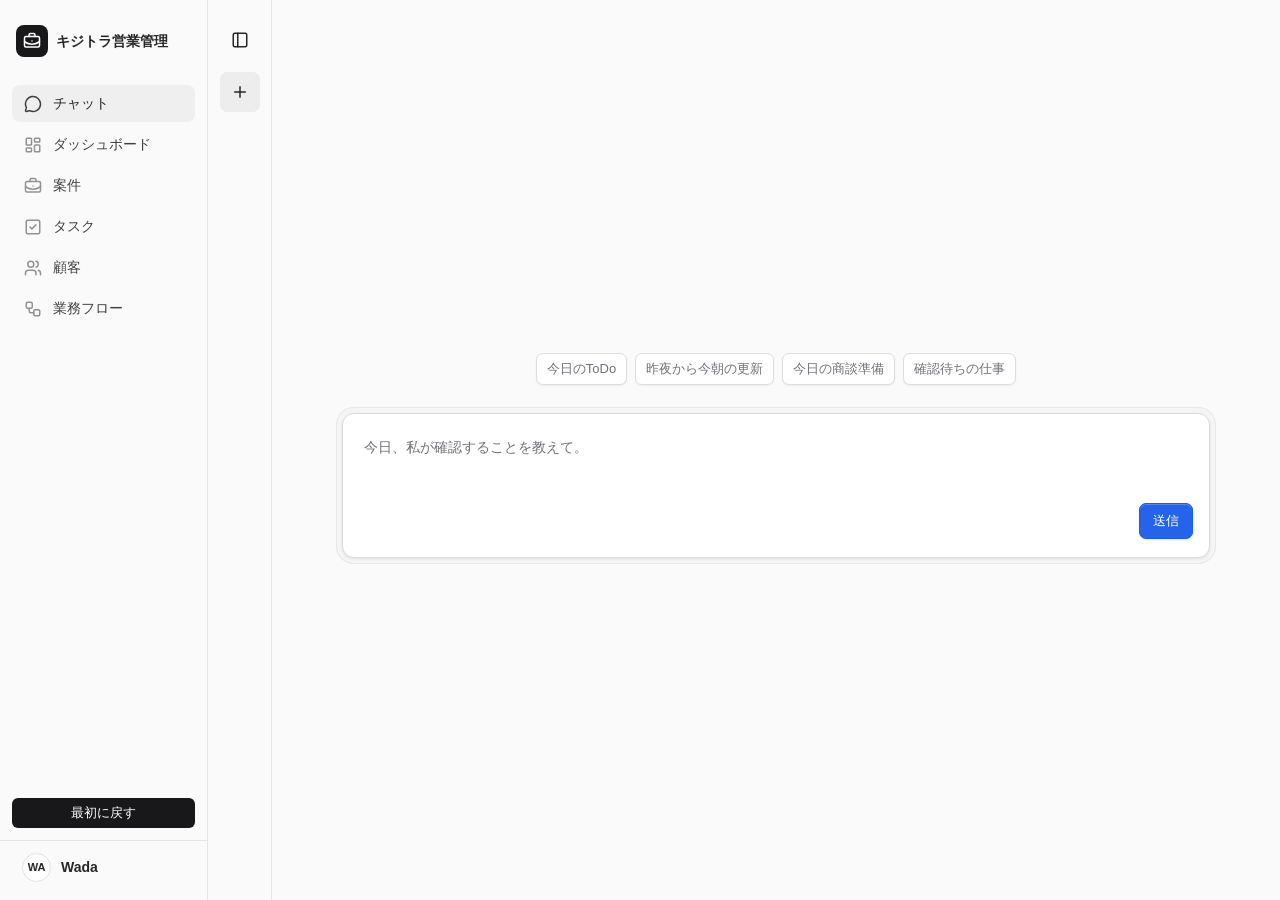
==== commit 7fcbeee8: "refine task demo and add downloadable lp review pages" ====
--- a/index.html
+++ b/index.html
@@ -1,4 +1,4 @@
-<!doctype html><html lang="ja"><head><meta charset="utf-8"><meta name="viewport" content="width=device-width,initial-scale=1"><title>UIデモ — AIチャット</title><style>
+<!doctype html><html lang="ja"><head><meta charset="utf-8"><meta name="viewport" content="width=device-width,initial-scale=1"><title>キジトラ営業管理</title><style>
 :root{--ink:#18181b;--muted:#71717a;--line:#e4e4e7;--soft:#f4f4f5;--paper:#fafafa}*{box-sizing:border-box}body{margin:0;background:#f1f1f2;color:var(--ink);font:14px/1.65 -apple-system,BlinkMacSystemFont,"Segoe UI","Noto Sans JP",sans-serif}button,input,textarea,select{font:inherit;color:inherit}button{cursor:pointer}button:disabled{opacity:.45;cursor:default}button:focus-visible,a:focus-visible{outline:2px solid #71717a;outline-offset:3px}a{color:inherit;text-underline-offset:3px}h1,h2,h3,p{margin:0}h1{font-size:26px;letter-spacing:-.7px;line-height:1.45}h2{font-size:16px}h3{font-size:14px}.outside{max-width:1280px;margin:32px auto 18px;display:flex;justify-content:space-between;gap:20px;align-items:center;font-size:12px;color:var(--muted)}.outside strong{color:var(--ink);display:block;font-size:17px;margin-bottom:3px}.demo{margin:0 32px 64px}.app{max-width:1280px;margin:auto;background:var(--paper);border:1px solid #d4d4d8;border-radius:12px;box-shadow:0 20px 45px -16px #18181b55,0 5px 12px #18181b12;display:grid;grid-template-columns:208px minmax(0,1fr);min-height:940px;overflow:hidden}.sidebar{padding:25px 12px 18px;border-right:1px solid var(--line);display:flex;flex-direction:column;background:#fafafa}.brand{display:flex;align-items:center;gap:10px;padding:0 10px 31px;font-weight:650;font-size:16px}.mark{background:var(--ink);color:white;display:grid;place-items:center;width:32px;height:32px;border-radius:8px;font-size:18px}.nav{display:grid;gap:5px}.nav button{border:0;background:none;text-align:left;display:flex;align-items:center;gap:11px;padding:10px;border-radius:6px;color:#52525b}.nav button.active{background:#eaeaec;color:#18181b;font-weight:600}.nav button:hover{background:#eee}.icon{width:18px;height:18px;flex-shrink:0}.profile{margin-top:auto;border-top:1px solid var(--line);padding:18px 10px 0;display:flex;gap:10px;align-items:center}.avatar{border:1px solid var(--line);background:white;border-radius:50%;width:29px;height:29px;display:grid;place-items:center;font-size:11px;font-weight:600}.main{padding:31px 30px 42px;min-width:0;min-height:940px;background:var(--paper)}.heading{display:flex;justify-content:space-between;align-items:start;gap:16px;margin-bottom:26px}.heading p{color:var(--muted);margin-top:5px;font-size:12px}.muted{color:var(--muted)}.small{font-size:12px}.row{display:flex;align-items:center;gap:10px;flex-wrap:wrap}.between{justify-content:space-between}.btn{border:1px solid #d4d4d8;background:white;padding:7px 13px;border-radius:6px;font-weight:500;white-space:nowrap;box-shadow:0 1px 2px #00000005}.btn:hover{background:#f4f4f5}.btn.primary{background:#18181b;border-color:#18181b;color:white}.btn.primary:hover{background:#303036}.btn.small{padding:5px 10px}.link{background:none;border:0;padding:0;text-align:left;text-decoration:underline;text-decoration-color:#d4d4d8;text-underline-offset:4px}.link:hover{text-decoration-color:#18181b}.badge{font-size:11px;display:inline-flex;align-items:center;border:1px solid var(--line);border-radius:5px;padding:2px 7px;background:white;white-space:nowrap}.badge.amber{background:#fffbeb;color:#92400e;border-color:#fde6b4}.badge.green{background:#f0fdf4;color:#166534;border-color:#d1ead9}.badge.blue{background:#eff6ff;color:#1d4ed8;border-color:#dbeafe}.card{background:white;border:1px solid var(--line);border-radius:8px;overflow:hidden;margin-bottom:20px}.card-head{padding:15px 18px;border-bottom:1px solid var(--line);display:flex;justify-content:space-between;align-items:center;gap:12px}.pad{padding:20px}.tabs{display:flex;gap:4px;margin-bottom:22px;border-bottom:1px solid var(--line)}.tabs button{border:0;background:none;padding:10px 13px 12px;color:var(--muted);border-bottom:2px solid transparent;margin-bottom:-1px}.tabs button.active{border-color:#18181b;color:#18181b;font-weight:600}.count{color:#52525b;font-size:11px;background:#eeeeef;padding:1px 6px;border-radius:4px;margin-left:6px}.task{padding:18px;display:grid;grid-template-columns:32px minmax(0,1fr) auto;gap:13px;align-items:center;border-bottom:1px solid var(--line)}.task:last-child{border-bottom:0}.task-symbol{height:30px;width:30px;border:1px solid var(--line);background:#fafafa;border-radius:7px;display:grid;place-items:center}.task-title{font-weight:600;font-size:14px;margin-bottom:5px}.task-meta{display:flex;gap:9px;align-items:center;color:var(--muted);font-size:12px;flex-wrap:wrap}.task-actions{display:flex;gap:10px;align-items:center}.summary-grid{display:grid;grid-template-columns:repeat(3,1fr);gap:15px;margin-bottom:24px}.stat{border:1px solid var(--line);border-radius:8px;background:white;padding:18px}.stat strong{display:block;font-size:28px;font-weight:600;margin-top:9px}.stat span{color:var(--muted);font-size:12px}.cols{display:grid;grid-template-columns:minmax(0,1fr) 250px;gap:20px}.detail-cols{display:grid;grid-template-columns:minmax(0,1fr) 230px;gap:20px}.properties{display:grid;grid-template-columns:repeat(4,1fr);gap:15px;padding:17px 20px;background:white;border:1px solid var(--line);border-radius:8px;margin-bottom:22px}.properties dt{font-size:11px;color:var(--muted);margin-bottom:5px}.properties dd{margin:0;font-size:13px;font-weight:500}.crumb{font-size:12px;color:var(--muted);display:flex;gap:9px;margin-bottom:15px;align-items:center}.crumb button{font-size:12px}.listline{padding:14px 17px;border-bottom:1px solid var(--line)}.listline:last-child{border-bottom:0}.listline .small{margin-top:4px}.prose{white-space:pre-wrap;line-height:1.9}.section-gap{margin-top:20px}.sources{display:flex;gap:8px;flex-wrap:wrap;margin-top:18px}.sources button{font-size:11px;border:1px solid var(--line);border-radius:5px;background:#fafafa;padding:4px 8px}.table-wrap{overflow-x:auto}table{border-collapse:collapse;width:100%;font-size:13px;text-align:left}th{font-weight:500;color:var(--muted);font-size:11px;background:#fafafa}th,td{padding:13px 17px;border-bottom:1px solid var(--line);white-space:nowrap}tr:last-child td{border-bottom:0}.bar-row{display:grid;grid-template-columns:80px 1fr 90px;align-items:center;gap:12px;font-size:12px;margin-bottom:17px}.bar{background:#f4f4f5;height:8px;border-radius:4px;overflow:hidden}.bar i{display:block;background:#52525b;height:100%;border-radius:4px}.field{margin-bottom:17px}.field label{display:block;font-size:12px;font-weight:500;margin-bottom:7px}input,textarea,select{width:100%;border:1px solid #d4d4d8;border-radius:6px;background:white;padding:9px 11px;outline-offset:3px}textarea{min-height:150px;resize:vertical;line-height:1.8}input[type=checkbox]{width:auto}.actions{display:flex;justify-content:flex-end;gap:8px;margin-top:18px}.notice{padding:15px 18px;border:1px solid #dedee2;border-radius:8px;background:#fff;margin-bottom:20px}.notice h3{margin-bottom:5px}.diff{display:grid;grid-template-columns:1fr 28px 1fr;align-items:center;gap:8px;margin:20px 0}.diff>div{background:#fafafa;padding:13px;border-radius:6px;border:1px solid var(--line)}.diff small{display:block;color:var(--muted);margin-bottom:5px}.timeline{border-left:1px solid #d4d4d8;margin-left:7px;padding-left:22px}.event{position:relative;margin-bottom:23px}.event:before{content:'';width:7px;height:7px;border-radius:50%;border:2px solid white;background:#a1a1aa;position:absolute;left:-27px;top:7px}.flow{padding:22px;display:flex;flex-direction:column;align-items:center;background-image:radial-gradient(#dedee2 .8px,transparent .8px);background-size:16px 16px}.node{width:100%;max-width:330px;background:white;border:1px solid #d4d4d8;padding:14px 16px;border-radius:8px;box-shadow:0 2px 3px #00000005}.node .small{margin-top:4px}.connector{height:27px;border-left:1px solid #a1a1aa;position:relative}.connector:after{content:'⌄';position:absolute;left:-5px;bottom:-5px;color:#71717a}.steps{list-style:none;padding:0;margin:0}.steps li{padding:15px 18px;border-bottom:1px solid var(--line);display:flex;gap:13px;align-items:center}.steps li:last-child{border-bottom:0}.empty{text-align:center;padding:65px 20px;color:var(--muted)}.empty .btn{margin-top:18px}.toast{position:fixed;bottom:24px;left:50%;transform:translateX(-50%);background:#18181b;color:white;border-radius:8px;padding:10px 20px;box-shadow:0 8px 25px #0003;z-index:5;font-size:13px}.mini-head{font-size:11px;color:var(--muted);margin-bottom:12px}.search{width:240px;padding:7px 10px}.workflow-grid{display:grid;grid-template-columns:minmax(0,1fr) 310px;gap:20px}@media(max-width:1100px){.app{grid-template-columns:180px minmax(0,1fr)}.main{padding:25px 22px}.detail-cols,.cols{grid-template-columns:1fr}.related{display:grid;grid-template-columns:1fr 1fr;gap:16px}.workflow-grid{grid-template-columns:1fr}.task-actions{flex-direction:column;align-items:flex-end}.outside{margin:20px 32px}}@media(max-width:700px){.demo{margin:0 12px 40px}.outside{margin:20px 12px;display:block}.outside>div:last-child{margin-top:10px}.app{grid-template-columns:142px minmax(0,1fr)}.brand{font-size:13px;padding-left:2px}.nav button{font-size:12px;padding:9px 5px;gap:7px}.main{padding:22px 15px}.properties,.summary-grid{grid-template-columns:1fr 1fr}.task{grid-template-columns:1fr}.task-symbol{display:none}.task-actions{flex-direction:row;align-items:center}.heading{flex-wrap:wrap}h1{font-size:22px}.related{display:block}.tabs{overflow-x:auto}.tabs button{white-space:nowrap}.profile{padding-left:2px}.search{width:100%}}
 .kanban{display:grid;grid-template-columns:repeat(3,minmax(0,1fr));gap:15px}.kanban-col{background:#f0f0f1;border:1px solid var(--line);border-radius:8px;padding:12px;min-height:480px}.kanban-heading{padding:2px 3px 15px}.deal-card{background:white;border:1px solid var(--line);border-radius:7px;padding:15px;margin-bottom:12px;box-shadow:0 1px 2px #00000006}.deal-card-title{font-weight:600;margin-bottom:7px}.next-task{border-top:1px solid var(--line);padding-top:12px;margin-top:14px}.record-grid{display:grid;grid-template-columns:190px minmax(0,1fr) 170px;gap:16px}.record-grid .pad{padding:15px}.record-props{margin:0}.record-props dt{font-size:11px;color:var(--muted);margin:16px 0 5px}.record-props dt:first-child{margin-top:0}.record-props dd{margin:0}.record-grid .card-head{padding:13px 15px}.record-grid .card-head h2{font-size:14px}.activity-actions{margin:0 0 20px}.email-address{overflow-wrap:anywhere}.excerpt{white-space:pre-wrap;display:-webkit-box;-webkit-line-clamp:3;-webkit-box-orient:vertical;overflow:hidden}@media(max-width:1180px){.record-grid{grid-template-columns:175px minmax(0,1fr)}.record-grid>aside:last-child{grid-column:1/-1;display:grid;grid-template-columns:1fr 1fr;gap:16px}}@media(max-width:800px){.kanban{grid-template-columns:1fr}.record-grid{grid-template-columns:1fr}.record-grid>aside:last-child{display:block}}/* Application viewport: the product is the page, not an embedded preview. */
 :root{--primary:#2563eb;--primary-hover:#1d4ed8;--primary-soft:#eff6ff}body{background:#fafafa}.demo{margin:0}.app{max-width:none;width:100%;margin:0;border:0;border-radius:0;box-shadow:none;min-height:100dvh;overflow:visible}.main{min-height:100dvh}.sidebar{min-height:100dvh}.sidebar-footer{margin-top:auto;padding:30px 10px 0;display:flex;gap:8px;flex-direction:column;align-items:flex-start}.profile{margin-top:20px}.brand .mark{background:var(--primary)}.btn.primary{background:var(--primary);border-color:var(--primary);color:white}.btn.primary:hover{background:var(--primary-hover);border-color:var(--primary-hover)}.nav button.active{background:#eaf2ff;color:var(--primary-hover)}.tabs button.active{color:var(--primary-hover);border-bottom-color:var(--primary)}button:focus-visible,a:focus-visible,input:focus-visible,select:focus-visible,textarea:focus-visible{outline:2px solid var(--primary);outline-offset:3px}.link:hover{color:var(--primary-hover);text-decoration-color:var(--primary)}@media(min-width:1600px){.app{grid-template-columns:230px minmax(0,1fr)}.main{padding:36px 40px}.record-grid{grid-template-columns:220px minmax(0,1fr) 230px}}@media(max-width:700px){.demo{margin:0}.app{min-height:100dvh}.main{min-height:100dvh}}
@@ -6,10 +6,29 @@
 .sidebar{position:sticky;top:0;height:100dvh;overflow-y:auto;align-self:start}
 .task-board{display:grid;grid-template-columns:repeat(3,minmax(210px,1fr));gap:15px;overflow-x:auto}.meeting-work{display:grid;grid-template-columns:minmax(0,1fr) 270px;gap:20px}.workbench{display:grid;grid-template-columns:minmax(0,1fr) 280px;gap:24px}.context-ai{position:sticky;top:24px;align-self:start;border:1px solid var(--line);border-radius:8px;background:white;overflow:hidden}.context-ai .pad{padding:15px}.context-ai textarea{min-height:85px}.context-messages{max-height:400px;overflow-y:auto}.context-message{font-size:12px;padding:14px;border-bottom:1px solid var(--line)}.context-message.user{background:#eff6ff}.context-tools{display:flex;gap:6px;flex-wrap:wrap;margin-bottom:10px}.context-tools button{white-space:normal}.workbench .record-grid{grid-template-columns:160px minmax(0,1fr)}.workbench .record-grid>aside:last-child{grid-column:1/-1;display:grid;grid-template-columns:1fr 1fr;gap:16px}.workbench .detail-cols,.workbench .meeting-work{grid-template-columns:minmax(0,1fr)}.workbench .meeting-work>aside{grid-row:1;display:grid;grid-template-columns:1fr}.context-toggle{display:flex;justify-content:flex-end;margin-bottom:12px}@media(max-width:1100px){.workbench{grid-template-columns:1fr}.context-ai{position:static;grid-row:1}.context-messages{max-height:260px}}@media(max-width:700px){.meeting-work{grid-template-columns:1fr}.workbench .record-grid{grid-template-columns:1fr}}
 .activity-card{background:white;border:1px solid var(--line);border-radius:9px;margin-bottom:18px;overflow:hidden}.activity-card>header{display:flex;gap:10px;padding:17px 20px;border-bottom:1px solid var(--line);align-items:flex-start}.activity-card>header h3{margin-top:4px}.artifact-actions{margin-top:20px;padding-top:18px;border-top:1px solid var(--line)}
-</style></head><body><div class="demo"><div class="app"><aside class="sidebar"><div class="brand"><span class="mark">D</span>UIデモ</div><nav class="nav" id="nav" aria-label="メインメニュー"></nav><div class="sidebar-footer"><span class="small muted">シナリオデモ</span><button class="btn small" id="complete-demo" data-action="finish-run" hidden>デモ：処理を完了</button><button class="btn small" id="reset-demo">最初に戻す</button></div><div class="profile"><span class="avatar">AK</span><div><b>akane</b></div></div></aside><main class="main" id="main"></main></div></div><div id="status" role="status" aria-live="polite"></div>
+/* Visual treatment based on the user-provided dashboard screenshots. */
+:root{--ink:#262626;--muted:#71717a;--line:#e4e4e7;--soft:#f4f4f5;--paper:#fafafa;--primary:#2563eb;--primary-hover:#1d4ed8;--radius-card:9px;--radius-control:7px;--shadow-control:0 1px 2px rgb(24 24 27 / 6%),inset 0 1px 0 rgb(255 255 255 / 80%);--shadow-card:0 1px 2px rgb(24 24 27 / 3%)}
+body{background:var(--paper);color:var(--ink);font-size:14px;line-height:1.5}.sidebar{background:#fafafa;border-color:var(--line)}.main{background:var(--paper);padding:28px}.brand{padding-bottom:28px;font-weight:600}.brand .mark{border-radius:8px}.btn{min-height:36px;border-radius:var(--radius-control);padding:7px 13px;font-size:13px;box-shadow:var(--shadow-control);font-weight:500;background:#fff;border-color:#dedee2}.btn:hover{background:#fafafa;border-color:#d4d4d8}.btn.small{min-height:30px;padding:5px 10px}.btn.primary{background:var(--primary);border-color:#1d5de3;color:#fff;box-shadow:0 1px 2px rgb(37 99 235 / 16%),inset 0 1px 0 rgb(255 255 255 / 22%)}.btn.primary:hover{background:var(--primary-hover);border-color:#1d4ed8}.nav{gap:4px}.nav button{min-height:36px;border-radius:8px;padding:8px 12px;font-weight:500;color:#404040}.nav button .icon{color:#929292}.nav button.active{background:#efeff0;color:#262626;font-weight:550}.nav button.active .icon{color:var(--primary)}.nav button:hover{background:#f1f1f2}.card,.stat,.properties,.notice,.activity-card,.context-ai,.chat-card,.chat-preview,.deal-card,.node{border-radius:var(--radius-card);border-color:var(--line);box-shadow:var(--shadow-card);background:white}.kanban-col{background:#f4f4f5;border-color:#e7e7e9;border-radius:10px;padding:14px}.kanban-heading{padding:2px 3px 17px}.deal-card{padding:18px;margin-bottom:14px}.heading{margin-bottom:26px}.heading h1,.chat-heading h1{font-size:25px;letter-spacing:-.4px;font-weight:600}.card-head{padding:15px 18px}.card-head h2{font-weight:600}.pad{padding:20px}.activity-card>header{padding:18px 20px;gap:12px}.activity-card{margin-bottom:18px}.activity-card>header h3{font-size:14px;font-weight:550}.activity-card>header b{font-weight:600}.prose{line-height:1.7}.stat{padding:20px}.stat strong{font-size:28px;font-weight:600}.properties{gap:18px;padding:18px 20px}.badge{border-radius:6px;padding:3px 8px;font-weight:500}.count{border-radius:4px}.chat-message.user>div{border-radius:10px 10px 3px 10px;background:#edf3ff}.chat-preview{padding:20px}.chat-card{padding:16px 18px}.chat-suggestions{gap:8px}#chat-form{position:relative;background:white;border:1px solid #dcdce0;border-radius:12px;padding:13px;box-shadow:0 1px 3px rgb(24 24 27 / 9%),0 0 0 5px #f5f5f6,0 0 0 6px #e7e7e9}.chat-input-area{padding:26px 6px 7px}.chat-heading{padding:12px 0 28px}#chat-input{border:0;box-shadow:none;min-height:76px}.chat-send{padding-top:8px}input,textarea,select{border:1px solid #dedee2;border-radius:var(--radius-control);padding:8px 12px;background:white;box-shadow:var(--shadow-control)}input:not([type=checkbox]),select{min-height:38px}input[type=checkbox]{box-shadow:none}.search{min-height:38px}.field label{margin-bottom:8px}.field{margin-bottom:18px}th,td{padding:13px 17px}th{background:#fafafa;color:#666}tbody tr:hover{background:#fafafa}.bar,.bar i{border-radius:4px}.toast{border-radius:8px;box-shadow:0 3px 8px rgb(24 24 27 / 12%)}.context-message.user{background:#eff6ff}.context-ai .pad{padding:17px}.context-ai .card-head{padding:14px 16px}.timeline{border:0;padding-left:0}.event:before{display:none}.app{box-shadow:none;border-radius:0}@media(min-width:1600px){.main{padding:32px}}@media(max-width:700px){.main{padding:22px 16px}.pad{padding:16px}}
+.brand{font-size:14px;gap:8px;padding-left:4px;padding-right:4px}.brand .mark{flex-shrink:0}.brand .mark .icon{width:18px;height:18px}.home-shell{min-height:calc(100dvh - 56px);display:flex;flex-direction:column}.home-switcher{flex-shrink:0}.home-switcher .tabs{margin-bottom:0}.chat-stage{flex:1;display:flex;flex-direction:column}.chat-stage.empty{justify-content:center;padding-bottom:6vh}.chat-workspace{min-height:0;width:100%;margin:0 auto}.empty .chat-heading{text-align:center;padding-bottom:18px}.empty .chat-heading h1{font-size:28px}.empty .chat-transcript{flex:none}.chat-history{width:100%;max-width:880px;margin:35px auto}.history-row{border:0;border-bottom:1px solid var(--line);background:white;padding:17px 20px;width:100%;display:flex;align-items:center;justify-content:space-between;text-align:left}.history-row:last-child{border-bottom:0}.history-row:hover{background:#fafafa}.history-row .small{display:block;margin-top:5px}.main.has-dock{padding:0;height:100dvh;min-height:0;overflow:hidden}.workbench{display:grid;grid-template-columns:minmax(0,1fr) 300px;gap:0;height:100dvh}.workbench-content{height:100dvh;overflow-y:auto;min-width:0;padding:28px}.context-ai{height:100dvh;position:static;align-self:stretch;border:0;border-left:1px solid var(--line);border-radius:0;box-shadow:none;display:flex;flex-direction:column;overflow:hidden}.context-ai>.card-head{flex-shrink:0;min-height:64px}.context-ai>.pad{flex-shrink:0}.context-messages{max-height:none;min-height:0;flex:1;overflow-y:auto}.context-ai #context-form{margin-top:auto;border-top:1px solid var(--line);background:#fff}.context-ai .card-head{border-radius:0}.context-ai textarea{max-height:220px}.workbench .context-ai{grid-row:auto}@media(min-width:1600px){.workbench{grid-template-columns:minmax(0,1fr) 320px}.workbench-content{padding:32px}}@media(max-width:900px){.main.has-dock{height:auto;overflow:visible}.workbench{height:auto;grid-template-columns:1fr}.workbench-content{height:auto;overflow:visible;padding:22px 16px}.workbench .context-ai{height:65dvh;grid-row:auto;border-left:0;border-top:1px solid var(--line)}}
+.home-shell{display:grid;grid-template-columns:200px minmax(0,1fr);gap:24px}.history-pane{border-right:1px solid var(--line);padding:0 16px 20px 0;min-width:0}.history-pane h2{font-size:12px;color:var(--muted);margin:24px 8px 10px}.history-pane .history-row{padding:10px;border:0;border-radius:7px;background:transparent;display:block;font-size:12px;overflow-wrap:anywhere}.history-pane .history-row.selected{background:#eff6ff;color:#1d4ed8}.chat-stage{min-width:0}.task-board h3 button{text-decoration:none}.sort-button{background:none;border:0;color:inherit;font:inherit;padding:0;text-align:left}.next-action-region>.card{border-color:#bfdbfe;background:#f8fbff}.next-action-region .row{gap:16px}.next-action-region .btn{flex-shrink:0}.chart-grid{display:grid;grid-template-columns:1fr 1fr;gap:16px}.chart-grid svg{width:100%;display:block;margin-top:20px}.summary-grid.four{grid-template-columns:repeat(4,minmax(0,1fr))}.summary-grid.four strong{font-size:24px}.summary-grid.four small{font-size:11px}.record-grid{grid-template-columns:180px minmax(0,1fr)}.record-grid>aside:last-child{grid-column:1}.record-grid>div{grid-column:2;grid-row:1 / span 2}@media(max-width:1100px){.summary-grid.four{grid-template-columns:1fr 1fr}.chart-grid{grid-template-columns:1fr}.record-grid{display:block}.home-shell{grid-template-columns:160px minmax(0,1fr);gap:16px}}@media(max-width:600px){.home-shell{display:block}.history-pane{border:0;margin-bottom:20px}.history-pane .history-row{display:inline-block;width:auto;max-width:160px}.history-pane h2{display:none}}
+/* Panel boundaries belong to the shell; spacing belongs inside each panel. */
+.main.home-screen{padding:0}.home-shell{min-height:100dvh;gap:0}.history-pane{padding:28px 16px;min-height:100dvh}.chat-stage{padding:28px;min-height:100dvh}.chat-stage.empty{padding:28px 28px 6vh}.profile{margin-left:-12px;margin-right:-12px;padding-left:22px;padding-right:22px}.sidebar{align-self:stretch}.context-ai .card-head,.context-ai #context-form{width:100%}@media(max-width:1100px){.home-shell{gap:0}.history-pane{padding:24px 12px}.chat-stage,.chat-stage.empty{padding-left:22px;padding-right:22px}}@media(max-width:600px){.history-pane{min-height:0;border-right:0;border-bottom:1px solid var(--line);padding:16px;margin:0}.chat-stage,.chat-stage.empty{min-height:70dvh;padding:24px 16px}}
+.chat-heading h1{color:#18181b}.chat-suggestions{justify-content:center}.chat-send{justify-content:flex-end}#chat-input,#context-input{resize:none}.deal-record{display:block;width:100%;text-align:left;font:inherit}.deal-record>span{display:block}.deal-record>.row{display:flex}.deal-record .deal-card-title{font-weight:600;margin-bottom:9px;text-decoration:none}.deal-record:hover{border-color:#b9c9e7;background:#fdfdff}.nav button.active .icon{color:#404040}.history-pane .history-row.selected{background:#ededee;color:#262626}.home-shell{height:100dvh;overflow:hidden}.history-pane{height:100dvh;overflow-y:auto}.chat-stage{height:100dvh;min-height:0;overflow:hidden}.chat-workspace{height:100%;min-height:0}.chat-transcript{min-height:0;overflow-y:auto}.chat-input-area{flex-shrink:0}.chat-stage.empty .chat-workspace{height:auto;flex:none}.chat-stage.empty .chat-transcript{flex:none}.assignee{display:inline-flex!important;align-items:center;gap:7px;font-size:12px;font-weight:400}.assignee .avatar{width:23px;height:23px;font-size:9px;background:#f4f4f5}.due-label{display:inline-flex;align-items:center;gap:5px;font-size:11px;color:var(--muted)}.due-label .icon{width:14px;height:14px}select{height:38px;appearance:none;padding:8px 34px 8px 12px;background-image:url("data:image/svg+xml,%3Csvg%20aria-hidden%3D%22true%22%20class%3D%22icon%22%20xmlns%3D%22http%3A%2F%2Fwww.w3.org%2F2000%2Fsvg%22%20width%3D%2224%22%20height%3D%2224%22%20viewBox%3D%220%200%2024%2024%22%20fill%3D%22none%22%20stroke%3D%22%2371717a%22%20stroke-width%3D%222%22%20stroke-linecap%3D%22round%22%20stroke-linejoin%3D%22round%22%20%3E%20%3Cpath%20d%3D%22m6%209%206%206%206-6%22%20%2F%3E%20%3C%2Fsvg%3E");background-position:right 12px center;background-repeat:no-repeat}#chat-input:focus-visible,#context-input:focus-visible{outline:none;box-shadow:none}#chat-form:focus-within,#context-form:focus-within{outline:2px solid #93b4f7;outline-offset:2px}@media(max-width:600px){.home-shell{height:auto;overflow:visible}.history-pane{height:200px}.chat-stage{height:80dvh}}
+.record-layout{display:grid;grid-template-columns:190px minmax(0,1fr);gap:24px;align-items:start}.record-layout>section{min-width:0}.activity-filter{margin:16px 0 20px;flex-wrap:nowrap}.activity-filter input{min-width:0;flex:1}.activity-filter select{width:140px}.activity-date{font-size:12px;color:var(--muted);margin:18px 0 10px}.activity-card>header{flex-wrap:wrap}.activity-card>header h3{flex-basis:100%}.next-action-region .card-head{padding:10px 16px}.next-action-region .pad{padding:12px 16px}.record-layout .record-props{margin:0}.record-layout .record-props dd{margin:5px 0 18px}@media(max-width:900px){.record-layout{grid-template-columns:150px minmax(0,1fr);gap:16px}}@media(max-width:600px){.record-layout{display:block}.activity-filter{flex-wrap:wrap}}.activity-card{margin-bottom:12px}.activity-card>header{padding:12px 16px;gap:8px}.activity-card>.pad{padding:12px 16px}.activity-preview{color:var(--muted);font-size:12px;line-height:1.6;margin:8px 0;display:-webkit-box;-webkit-box-orient:vertical;-webkit-line-clamp:2;overflow:hidden}.activity-card .prose{display:-webkit-box;-webkit-box-orient:vertical;-webkit-line-clamp:3;overflow:hidden;font-size:13px}.activity-card .actions{margin-top:10px}.activity-date{margin:14px 0 8px}.history-pane .history-row{white-space:nowrap;overflow:hidden;text-overflow:ellipsis}.history-pane h2{font-weight:400}.brand .mark{background:#18181b}.chat-heading:has(h1:empty){display:none}.chat-suggestions{margin-bottom:28px}#chat-input{min-height:44px;height:44px}.task-record{width:100%;text-align:left;font:inherit}.task-record:hover{border-color:#b3b8c2;box-shadow:0 3px 8px #18181b12;color:inherit}.task-owner{margin-top:4px}.record-grid,.workbench .record-grid{display:grid;grid-template-columns:270px minmax(0,1fr);gap:64px;align-items:start}.record-grid>.record-summary{grid-column:1;grid-row:1;align-self:start}.record-grid>.record-main{grid-column:2;grid-row:1;min-width:0}.record-main>.row>.tabs{margin-bottom:0}.record-main>.row{margin-bottom:20px}.add-menu{position:relative}.add-menu summary{list-style:none}.add-menu>div{position:absolute;right:0;z-index:3;background:white;border:1px solid var(--line);border-radius:8px;padding:6px;min-width:140px;box-shadow:0 4px 15px #0001}.add-menu button{display:block;width:100%;border:0;background:white;text-align:left;padding:8px}.activity-segments{overflow-x:auto;white-space:nowrap;margin:14px 0}.activity-segments button{padding:8px 10px}.next-action-items>.listline{border:1px solid #bfdbfe;border-radius:8px;background:#f8fbff;margin:12px 0;padding:14px}.next-action-region{margin-bottom:24px}.stat-body strong{font-size:30px;font-weight:600}.stat-body strong small{font-size:13px}.stat-body>.small{margin-top:10px}@media(max-width:1450px){.record-grid,.workbench .record-grid{grid-template-columns:250px minmax(0,1fr);gap:28px}}@media(max-width:1100px){.record-grid,.workbench .record-grid{grid-template-columns:190px minmax(0,1fr);gap:20px}}@media(max-width:760px){.record-grid,.workbench .record-grid{display:block}.record-grid>.record-summary{margin-bottom:24px}}
+.task-ai-prompts{display:grid;gap:9px}.task-ai-prompts button{white-space:normal;text-align:left}.record-layout,.record-grid,.workbench .record-grid{grid-template-columns:270px minmax(0,1fr);gap:64px;align-items:start}.record-clickable{cursor:pointer}.record-clickable:hover,.todo-chat-card:hover{border-color:#b3b8c2;box-shadow:0 3px 8px #18181b12;color:inherit}.record-clickable:focus-visible{outline:2px solid #93b4f7;outline-offset:2px}.activity-card>header{justify-content:space-between}.activity-card>header>.row{align-items:center}.activity-card>header>.badge{margin-left:auto}.assignee,.due-label{vertical-align:middle}.todo-chat-card{width:100%;text-align:left;font:inherit;margin-top:16px}.todo-chat-card h3{margin:0 0 10px}.chat-cards{gap:16px;margin-top:16px}@media(max-width:1300px){.record-layout,.record-grid,.workbench .record-grid{grid-template-columns:230px minmax(0,1fr);gap:28px}}@media(max-width:1000px){.record-layout,.record-grid,.workbench .record-grid{grid-template-columns:180px minmax(0,1fr);gap:20px}}@media(max-width:700px){.record-layout,.record-grid,.workbench .record-grid{display:block}}
+.kanban-heading>b{display:flex;align-items:center;justify-content:space-between;width:100%}.kanban .deal-card,.task-board .deal-card{margin-bottom:4px}.deal-record>.small+.small{margin-top:4px}.task-in-deal{width:100%;border:0;border-bottom:1px solid var(--line);background:white;padding:16px;display:flex;justify-content:space-between;text-align:left;gap:16px}.chat-docked{padding:0!important}.chat-docked .home-shell{grid-template-columns:170px minmax(0,1fr)}.chat-docked .chat-stage{padding:24px}.chat-docked .history-pane{padding:24px 12px}.chat-docked .chat-heading h1{font-size:20px}@media(max-width:1150px){.chat-docked .home-shell{grid-template-columns:140px minmax(0,1fr)}.chat-docked .chat-stage{padding:20px 16px}.chat-docked .history-pane{padding:20px 8px}}@media(max-width:900px){.chat-docked .home-shell{height:80dvh}.chat-docked .chat-stage,.chat-docked .history-pane{height:80dvh;min-height:0}}
+.record-layout .properties{grid-template-columns:repeat(2,minmax(0,1fr))}.record-layout .properties dd{overflow-wrap:anywhere}.record-layout .sources{margin-top:0}.record-layout .sources button{white-space:normal;text-align:left}.record-layout>aside{min-width:0}.record-layout>section{min-width:0}.badge.yellow{background:#fff8d8;color:#80620b;border-color:#f2e6b2}.badge.blue{background:#eff6ff;color:#2457a5;border-color:#d2e3fc}.badge.green{background:#edf9f1;color:#276642;border-color:#cfe9d8}.history-pane h2{color:#929298;font-weight:400}.reset-button{background:#18181b;color:white;border-color:#18181b;width:100%;margin-top:12px}.reset-button:hover{background:#303034;color:white}.next-task-card{width:100%;text-align:left;font:inherit;color:inherit;cursor:pointer;background:#fff}.next-task-card:hover{border-color:#82a8ee;box-shadow:0 2px 6px #18181b14;color:inherit}.next-task-card:focus-visible{outline:2px solid #2563eb;outline-offset:2px}.reset-button,.reset-button:hover{box-shadow:none!important;background:#18181b;color:#fff;border:0;border-radius:6px;margin:12px 0 16px}.flow-list-row{width:100%;background:#fff;border:0;border-bottom:1px solid var(--line);text-align:left}.flow-list-row:hover{background:#f5f5f5}.mail-fields{display:grid;gap:20px;margin:20px 0}.mail-fields .field{margin:0;display:grid;gap:8px}#meeting-mail-body,#draft-body{min-height:260px;max-height:420px;overflow:auto}.mail-evidence{margin:20px 0}.mail-correspondence{margin-top:28px}.mail-correspondence .card+.card{margin-top:20px}.kanban .deal-card,.task-board .deal-card{margin-bottom:12px}.task-owner{margin-top:4px}.state-open .kanban-heading,.stage-ヒアリング .kanban-heading{background:#fff8d8;color:#80620b}.state-running .kanban-heading,.stage-提案中 .kanban-heading{background:#eff6ff;color:#2457a5}.state-done .kanban-heading,.stage-受注 .kanban-heading{background:#edf9f1;color:#276642}.kanban-heading{border-radius:6px;padding:8px}.record-top-tabs{width:100%;border-bottom:1px solid var(--line);display:flex}.activity-toolbar{display:flex;align-items:center;justify-content:space-between;gap:12px;border-bottom:1px solid var(--line)}.activity-toolbar .tabs{flex:1;min-width:0;flex-wrap:wrap;border-bottom:0}.icon-edit{border:0;background:transparent;box-shadow:none;font-size:20px;line-height:1;padding:4px}.home-shell.history-closed{grid-template-columns:72px minmax(0,1fr)}.history-pane.collapsed{padding:20px 8px}.history-toggle{width:100%;margin-bottom:12px}.history-entries[hidden]{display:none}.history-pane.collapsed .history-row{text-align:center}.activity-date,.due-label,time,td,.record-props dd,.properties dd,.activity-card header .muted{font-weight:400}.link,a{color:inherit;text-decoration:none}.link:hover,a:hover{color:inherit;background:#f1f1f3}.reset-button,.reset-button:hover{margin-bottom:12px}.record-main>h2,.record-layout section>h2{margin-bottom:16px}.activity-toolbar{margin-top:16px;margin-bottom:16px}.next-task-card{cursor:default}.next-task-card:hover{box-shadow:none}
+.home-shell.history-open{grid-template-columns:240px minmax(0,1fr)}.home-shell{transition:grid-template-columns 200ms ease}.history-pane{overflow:hidden;padding:20px 8px}.history-pane.expanded,.history-pane.collapsed{padding:20px 8px}.history-toggle{width:36px;height:36px;padding:7px;display:grid;place-items:center;background:transparent;border:0;box-shadow:none;margin:0 0 12px}.history-row{white-space:nowrap}.history-pane.collapsed .history-row{text-align:left}.history-entries{transition:opacity 180ms ease,visibility 180ms ease;opacity:1;visibility:visible}.history-pane.collapsed .history-entries{opacity:0;visibility:hidden;pointer-events:none}.new-chat-label{transition:opacity 180ms ease;opacity:1}.history-pane.collapsed .new-chat-label{opacity:0;pointer-events:none}.state-open,.stage-ヒアリング{--column-bg:#fffdf3;--column-line:#eee5be;--column-ink:#80620b}.state-running,.stage-提案中{--column-bg:#f4f8fe;--column-line:#d9e6f8;--column-ink:#2457a5}.state-done,.stage-受注{--column-bg:#f3faf5;--column-line:#d8eadf;--column-ink:#276642}.kanban-col{background:var(--column-bg,#fafafa);border:1px solid var(--column-line,var(--line))}.kanban-col .kanban-heading{background:transparent;color:var(--column-ink,var(--ink));padding:4px 0;margin-bottom:16px}.kanban-col .count{color:var(--column-ink);background:transparent}.kanban-col .deal-card{background:white;margin-bottom:12px}@media(prefers-reduced-motion:reduce){.home-shell,.history-entries,.new-chat-label{transition:none}}
+.history-pane.collapsed .new-chat-label{display:none}.history-pane.collapsed .history-row[data-action="new-chat"]{text-overflow:clip;overflow:visible;width:36px;text-align:center;padding:8px}.history-pane.expanded .new-chat-label{display:inline}
+.workbench.dock-open{grid-template-columns:minmax(0,1fr) 320px}.workbench.dock-closed{grid-template-columns:minmax(0,1fr) 0px}.workbench{transition:grid-template-columns 200ms ease;gap:0;overflow-x:clip}.context-ai{min-width:0;width:320px;transition:opacity 200ms ease,visibility 200ms ease}.context-ai.dock-hidden{opacity:0;visibility:hidden;pointer-events:none;overflow:hidden}.context-ai.dock-visible{opacity:1;visibility:visible}.assistant-panel-toggle{position:fixed;right:16px;top:16px;z-index:20;width:36px;height:36px;display:grid;place-items:center;padding:7px;border:0;box-shadow:none;background:#fafafa}.context-ai .card-head{padding-right:64px}.workbench-content{min-width:0}.activity-toolbar{align-items:stretch;padding:0;margin-bottom:16px}.activity-toolbar .activity-segments{margin:0;padding:0;align-self:stretch;border-radius:0;background:transparent;gap:0}.activity-toolbar .activity-segments button{margin:0 0 -1px;padding:10px 12px;border-radius:0;box-shadow:none}.activity-toolbar>.btn,.activity-toolbar>.add-menu{align-self:center;margin:0}.record-top-tabs{margin-bottom:16px;padding:0;background:transparent;border-radius:0}.record-top-tabs button{margin-bottom:-1px}.reset-button,.reset-button:hover{margin-bottom:12px}.sidebar .profile{margin-top:0;padding-top:12px}@media(prefers-reduced-motion:reduce){.workbench,.context-ai{transition:none}}
+.btn .icon,summary .icon{vertical-align:middle;flex-shrink:0}.crumb>.icon{width:14px;height:14px}.sort-button .icon{width:13px;height:13px}.history-row>.icon{width:18px;height:18px;vertical-align:middle}.icon-edit .icon{width:18px;height:18px}.next-action-card{display:flex;align-items:center;justify-content:space-between;gap:16px;height:auto;min-height:0;margin-top:16px;padding:16px}.next-action-card>div{min-width:0;flex:1}.next-action-card>.btn{flex:none}.chat-message.assistant{display:block}.next-action-card .row{justify-content:flex-start;gap:12px}@media(max-width:650px){.next-action-card{flex-wrap:wrap}.next-action-card>.btn{margin-left:auto}}
+.home-shell.history-closed{grid-template-columns:64px minmax(0,1fr)}.history-pane.expanded,.history-pane.collapsed{padding-left:12px;padding-right:12px}.history-toggle,.history-pane.collapsed .history-row[data-action="new-chat"]{width:40px;height:40px;margin-left:0;margin-right:0;padding:10px;display:flex;align-items:center;justify-content:center}.history-pane.expanded .history-row[data-action="new-chat"]{height:40px;padding:10px;justify-content:flex-start;gap:8px}.context-ai #context-form{margin:16px;width:calc(100% - 32px);padding:12px;background:white;border:1px solid var(--line);border-radius:10px;box-shadow:0 1px 2px #18181b08}.context-ai #context-input{border:0;background:transparent;box-shadow:none;padding:0;min-height:70px;width:100%}.context-ai #context-form .actions{justify-content:flex-end;margin-top:8px}.context-ai #context-form:focus-within{outline:2px solid #93b4f7;outline-offset:2px}
+.table-wrap{max-width:100%;overflow-x:auto}.table-wrap table{min-width:560px}.table-wrap td:first-child{min-width:180px;white-space:normal;overflow-wrap:anywhere}.table-wrap .assignee{white-space:nowrap}.record-layout>section>:first-child,.record-grid>section>:first-child{margin-top:0}.record-layout .properties{margin-top:0}.workbench-content>h2.section-gap{margin-bottom:12px}.workbench-content>h2{margin-bottom:12px}</style></head><body><div class="demo"><div class="app"><aside class="sidebar"><div class="brand"><span class="mark"><svg aria-hidden="true" class="icon" xmlns="http://www.w3.org/2000/svg" width="24" height="24" viewBox="0 0 24 24" fill="none" stroke="currentColor" stroke-width="2" stroke-linecap="round" stroke-linejoin="round" > <path d="M12 12h.01" /> <path d="M16 6V4a2 2 0 0 0-2-2h-4a2 2 0 0 0-2 2v2" /> <path d="M22 13a18.15 18.15 0 0 1-20 0" /> <rect width="20" height="14" x="2" y="6" rx="2" /> </svg></span>キジトラ営業管理</div><nav class="nav" id="nav" aria-label="メインメニュー"></nav><div class="sidebar-footer"><button class="btn small" id="complete-demo" data-action="finish-run" hidden>デモ：処理を完了</button></div><button class="btn small reset-button" id="reset-demo">最初に戻す</button><div class="profile"><span class="avatar">WA</span><div><b>Wada</b></div></div></aside><main class="main" id="main"></main></div></div><div id="status" role="status" aria-live="polite"></div>
 <script>
-const initial={companies:[{id:'c1',name:'青葉製作所',person:'山田 美咲',email:'yamada@aoba.example',industry:'製造業',summary:'受注後の転記作業を減らしたい。営業と製造で案件情報を共有する仕組みを検討中。'},{id:'c2',name:'北辰物流',person:'佐々木 健',email:'sasaki@hokushin.example',industry:'物流',summary:'問い合わせ対応の履歴が担当者ごとに分散。顧客情報と対応履歴の一元化を検討中。'},{id:'c3',name:'光和商事',person:'高橋 優',email:'takahashi@kowa.example',industry:'卸売',summary:'見積書の作成と確認に時間がかかっている。現行業務のヒアリングを予定。'}],deals:[{id:'d1',company:'c1',name:'受注業務のAX導入',stage:'提案中',amount:1200000,close:'2026-11-30'},{id:'d2',company:'c2',name:'顧客対応の一元化',stage:'ヒアリング',amount:800000,close:'2026-12-15'},{id:'d3',company:'c3',name:'見積作成の自動化',stage:'ヒアリング',amount:600000,close:'2026-12-20'}],meetings:[{id:'m1',deal:'d1',name:'導入範囲の確認',date:'2026-10-27 14:00',prepared:true,reviewed:true,brief:'今回決めたいこと\n営業から製造へ渡す情報と、初回導入の対象範囲を合意する。\n\n確認すること\n・現行の受注CSVを共有いただけるか\n・製造部の窓口と、検証への参加者\n・11月中に小さく試す場合の実施日程\n\n前回までの合意\nまずは受注後の転記作業を対象にする。見積作成は次の段階で検討。',notes:''},{id:'m2',deal:'d2',name:'顧客情報の整理ヒアリング',date:'2026-10-28 10:00',prepared:false,reviewed:false,brief:'',notes:''}],activities:[{id:'a1',company:'c1',title:'初回ヒアリング',date:'2026-10-23 14:00',type:'商談記録',body:'営業から製造への受注情報の転記に毎日1時間ほどかかっている。初回導入はこの工程に絞りたい。11月中の検証を希望。次回は現行の受注CSVと、製造部の窓口を確認する。'},{id:'a2',company:'c1',title:'次回打ち合わせのご連絡',date:'2026-10-25 16:20',type:'受信メール',body:'次回は10月27日14時でお願いします。導入判断は11月中を予定しています。現行のCSVは、社内確認後にお送りします。製造部からも参加者を調整します。'},{id:'a3',company:'c2',title:'顧客管理についてのご相談',date:'2026-10-24 11:30',type:'受信メール',body:'対応の履歴を共有できるようにしたいです。現在使っている管理表を次回ご説明します。費用感も知りたいです。'}],mail:{subject:'10/27のお打ち合わせで確認したいこと',body:'山田様\n\nお世話になっております。キジトラのakaneです。\n明日14時のお打ち合わせでは、受注業務の対象範囲と11月の検証日程を確認できればと思います。\n\n可能でしたら、現行の受注CSVと製造部のご担当者についてご共有いただけますと幸いです。\n\nよろしくお願いいたします。',status:'draft'},proposal:{field:'受注予定日',before:'2026-12-31',after:'2026-11-30',status:'pending'},tasks:[{id:'t1',title:'青葉製作所への事前確認メール',kind:'メール送信の確認',company:'c1',due:'10/26',status:'open',route:'meeting/m1/mail'},{id:'t2',title:'受注予定日の更新',kind:'データ更新の確認',company:'c1',due:'10/26',status:'open',route:'deal/d1'},{id:'t3',title:'北辰物流の予算感を確認',kind:'情報の確認',company:'c2',due:'10/26',status:'open',route:'task/t3'},{id:'t4',title:'光和商事へヒアリング日程を連絡',kind:'自分のタスク',company:'c3',due:'10/27',status:'open',route:'task/t4'},{id:'t5',title:'青葉製作所の商談準備',kind:'準備資料の確認',company:'c1',due:'10/27',status:'done',route:'meeting/m1/brief'}],flow:{name:'商談準備',target:'自分が担当する翌日の商談',trigger:'毎営業日 06:00',context:'顧客情報・案件・直近3件の活動履歴',policy:'review',enabled:true},run:{id:'r1',status:'running',step:2,meeting:'m2',policy:'review'}};
+const initial={companies:[{id:'c1',name:'青葉製作所',person:'山田 美咲',email:'yamada@aoba.example',industry:'製造業',summary:'受注後の転記作業を減らしたい。営業と製造で案件情報を共有する仕組みを検討中。'},{id:'c2',name:'北辰物流',person:'佐々木 健',email:'sasaki@hokushin.example',industry:'物流',summary:'問い合わせ対応の履歴が担当者ごとに分散。顧客情報と対応履歴の一元化を検討中。'},{id:'c3',name:'光和商事',person:'高橋 優',email:'takahashi@kowa.example',industry:'卸売',summary:'見積書の作成と確認に時間がかかっている。現行業務のヒアリングを予定。'}],deals:[{id:'d1',company:'c1',name:'受注入力アプリ開発',stage:'提案中',amount:1200000,close:'2026-11-30'},{id:'d2',company:'c2',name:'顧客対応ポータル開発',stage:'ヒアリング',amount:800000,close:'2026-12-15'},{id:'d3',company:'c3',name:'見積もり自動作成アプリ開発',stage:'ヒアリング',amount:600000,close:'2026-12-20'}],meetings:[{id:'m1',deal:'d1',name:'導入範囲の確認',date:'2026-10-27 14:00',prepared:true,reviewed:true,brief:'今回決めたいこと\n営業から製造へ渡す情報と、初回導入の対象範囲を合意する。\n\n確認すること\n・現行の受注CSVを共有いただけるか\n・製造部の窓口と、検証への参加者\n・11月中に小さく試す場合の実施日程\n\n前回までの合意\nまずは受注後の転記作業を対象にする。見積作成は次の段階で検討。',notes:''},{id:'m2',deal:'d2',name:'顧客情報の整理ヒアリング',date:'2026-10-28 10:00',prepared:false,reviewed:false,brief:'',notes:''}],activities:[{id:'a1',company:'c1',title:'初回ヒアリング',date:'2026-10-23 14:00',type:'商談記録',body:'営業から製造への受注情報の転記に毎日1時間ほどかかっている。初回導入はこの工程に絞りたい。11月中の検証を希望。次回は現行の受注CSVと、製造部の窓口を確認する。'},{id:'a2',company:'c1',title:'次回打ち合わせのご連絡',date:'2026-10-25 16:20',type:'受信メール',body:'次回は10月27日14時でお願いします。導入判断は11月中を予定しています。現行のCSVは、社内確認後にお送りします。製造部からも参加者を調整します。'},{id:'a3',company:'c2',title:'顧客管理についてのご相談',date:'2026-10-24 11:30',type:'受信メール',body:'対応の履歴を共有できるようにしたいです。現在使っている管理表を次回ご説明します。費用感も知りたいです。'}],mail:{subject:'10/27のお打ち合わせで確認したいこと',body:'山田様\n\nお世話になっております。デモ商事のWadaです。\n明日14時のお打ち合わせでは、受注業務の対象範囲と11月の検証日程を確認できればと思います。\n\n可能でしたら、現行の受注CSVと製造部のご担当者についてご共有いただけますと幸いです。\n\nよろしくお願いいたします。',status:'draft'},proposal:{field:'受注予定日',before:'2026-12-31',after:'2026-11-30',status:'pending'},tasks:[{id:'t1',title:'青葉製作所への事前確認メールを送付',kind:'メール送信の確認',company:'c1',due:'10/26',status:'open',route:'meeting/m1/mail'},{id:'t2',title:'受注予定日の更新',kind:'データ更新の確認',company:'c1',due:'10/26',status:'open',route:'deal/d1'},{id:'t3',title:'北辰物流の予算感を確認',kind:'情報の確認',company:'c2',due:'10/26',status:'open',route:'task/t3'},{id:'t4',title:'光和商事へヒアリング日程を連絡',kind:'自分のタスク',company:'c3',due:'10/27',status:'open',route:'task/t4'},{id:'t5',title:'青葉製作所の商談準備',kind:'準備資料の確認',company:'c1',due:'10/27',status:'done',route:'meeting/m1/brief'}],flow:{name:'商談準備',target:'自分が担当する翌日の商談',trigger:'毎営業日 06:00',context:'顧客情報・案件・直近3件の活動履歴',policy:'review',enabled:true},run:{id:'r1',status:'running',step:2,meeting:'m2',policy:'review'}};
 initial.deals[0].close=initial.proposal.before;
+initial.wonGoal={start:'2026-10-01',end:'2026-10-31',count:15};
+initial.meetingGoal={start:'2026-10-01',end:'2026-10-31',count:20};
 initial.goal={start:'2026-10-01',end:'2026-12-31',amount:5000000};
 initial.deals.push({id:'d4',company:'c1',name:'業務整理ワークショップ',stage:'受注',amount:300000,close:'2026-10-15'});
 initial.activities.forEach(a=>a.dealId=a.company==='c1'?'d1':'d2');
@@ -21,92 +40,165 @@
 const activeMail=()=>db.mails[route.split('/')[1]];
 
 // Deterministic fictional records; all mail domains are reserved .example names.
-const demoOwners=['akane','田中','佐藤'];
-const companyNames=['旭精密','東雲食品','新緑工業','海星運輸','南風設備','白樺商事','朝日包装','千草電子','蒼天建設','夕凪印刷','藤川金属','瑞穂機械','橘化成','花丘産業','白波倉庫','春野製薬','若葉電機','星見加工','桜峰工房','月城部品','森野販売','風見技研'];
+const demoOwners=['Wada','Ikeda','Sato','Tanaka','Kobayashi'];
+const companyNames=['旭精密','東雲食品','新緑工業','海星運輸','南風設備','白樺商事','朝日包装','千草電子','蒼天建設','夕凪印刷','藤川金属','瑞穂機械','橘化成','花丘産業','白波倉庫','春野製薬','若葉電機','星見加工','桜峰工房','月城部品','森野販売','風見技研','橙野物流','銀河包装','蒼葉設備','水辺工業','北晴加工','山吹機材','雪原運送','翠海電子','灯台商会','花風製作','楓原食品','月野電材','凪浜機工','日和設備','星葉部品','麦野商事','木陰化工','陽丘印刷','青凪販売','雲海技研','小路工業','川辺資材','虹丘精密','晴森倉庫','朝雲機械'];
 const industries=['製造業','食品','物流','卸売','建設'];
-const projectNames=['受注入力の自動化','見積承認の効率化','問い合わせ履歴の共有','在庫照会の改善','検査記録の一元化','請求処理の整理'];
-initial.companies.forEach(c=>c.owner='akane');initial.deals.forEach(d=>d.owner='akane');initial.tasks.forEach(t=>t.owner='akane');initial.meetings.forEach(m=>m.owner='akane');
-for(let i=4;i<=25;i++)initial.companies.push({id:'c'+i,name:companyNames[i-4],person:['鈴木','伊藤','中村','小林','加藤'][i%5]+' '+['美穂','拓也','直子','健太','真由'][i%5],email:'contact@company'+i+'.example',industry:industries[i%5],owner:demoOwners[i%3],summary:projectNames[i%6]+'を検討中。現在の管理方法を整理し、担当部門と導入範囲を確認する。'});
-for(let i=5;i<=50;i++){const cid='c'+((i-5)%25+1),stage=['ヒアリング','提案中','提案中','受注'][i%4];initial.deals.push({id:'d'+i,company:cid,name:projectNames[i%6]+(i>29?'・第2期':''),stage,amount:(4+i%17)*100000,close:'2026-'+(stage==='受注'?'10-':'11-')+String(1+i%25).padStart(2,'0'),owner:demoOwners[i%3],description:initial.companies.find(c=>c.id===cid).name+'の'+projectNames[i%6]+'。既存の管理表を確認し、初回導入する業務と担当者を合意する。'})}
-for(let i=5;i<=100;i++){const d=initial.deals[(i-5)%50],kind=['商談記録','受信メール','メモ','送信メール'][i%4];initial.activities.push({id:'a'+i,company:d.company,dealId:d.id,title:[d.name+'の要件確認','現行資料の共有','導入条件の整理','次回打ち合わせのご案内'][i%4],date:'2026-10-'+String(1+i%25).padStart(2,'0')+' '+String(9+i%8).padStart(2,'0')+':00',type:kind,body:d.name+'について確認。'+['月末に入力が集中するため、繁忙期の運用を優先する。','現行の管理表を受領。入力項目と確認者を次回すり合わせる。','まず1部署で検証し、結果を見て他部署へ広げる。','次回は担当者と導入時期、試行の対象範囲を確認する。'][i%4]});}
+const projectNames=['受注入力アプリ開発','見積承認アプリ開発','問い合わせ管理ポータル開発','在庫照会アプリ開発','検査記録アプリ開発','請求書作成アプリ開発'];
+initial.companies.forEach(c=>c.owner='Wada');initial.deals.forEach(d=>d.owner='Wada');initial.tasks.forEach(t=>t.owner='Wada');initial.meetings.forEach(m=>m.owner='Wada');
+for(let i=4;i<=50;i++)initial.companies.push({id:'c'+i,name:companyNames[i-4],person:['鈴木','伊藤','中村','小林','加藤'][i%5]+' '+['美穂','拓也','直子','健太','真由'][i%5],email:'contact@company'+i+'.example',industry:industries[i%5],owner:demoOwners[i%5],summary:projectNames[i%6]+'を検討中。現在の管理方法を整理し、担当部門と導入範囲を確認する。'});
+for(let i=5;i<=50;i++){const cid='c'+(i-1),stage=['ヒアリング','提案中','提案中','受注'][i%4];initial.deals.push({id:'d'+i,company:cid,name:initial.companies.find(c=>c.id===cid).name+'向け '+projectNames[i%6],stage,amount:(4+i%17)*100000,close:'2026-'+(stage==='受注'?'10-':'11-')+String(1+i%25).padStart(2,'0'),owner:demoOwners[i%5],description:initial.companies.find(c=>c.id===cid).name+'の'+projectNames[i%6]+'。既存の管理表を確認し、初回導入する業務と担当者を合意する。'})}
+for(let i=5;i<=50;i++){const d=initial.deals[i-1],kind=['商談記録','受信メール','メモ','送信メール'][i%4];initial.activities.push({id:'a'+i,company:d.company,dealId:d.id,title:[d.name+'の要件確認','現行資料の共有','導入条件の整理','次回打ち合わせのご案内'][i%4],date:'2026-10-'+String(1+i%25).padStart(2,'0')+' '+String(9+i%8).padStart(2,'0')+':00',type:kind,body:d.name+'について確認。'+['月末に入力が集中するため、繁忙期の運用を優先する。','現行の管理表を受領。入力項目と確認者を次回すり合わせる。','まず1部署で検証し、結果を見て他部署へ広げる。','次回は担当者と導入時期、試行の対象範囲を確認する。'][i%4]});}
 for(let i=6;i<=50;i++){const d=initial.deals[i-1],status=i%5===0?'done':'open';initial.tasks.push({id:'t'+i,title:['対象業務の資料を依頼','担当部門へ導入時期を確認','次回ヒアリングの日程調整','提案内容の確認'][i%4],kind:'自分のタスク',company:d.company,dealId:d.id,owner:d.owner,due:'10/'+String(26+i%5),status,route:'task/t'+i,description:d.name+'について、'+['現行の管理表と記入例を依頼する。','検証開始が可能な時期を確認する。','関係者が参加できる候補日を調整する。','初回導入の範囲を確認して回答する。'][i%4],reason:'案件を'+(d.stage==='受注'?'導入へ進める':'次の段階へ進める')+'ための確認事項。'});}
 for(let i=3;i<=20;i++){const d=initial.deals[i+1];initial.meetings.push({id:'m'+i,deal:d.id,name:['要件ヒアリング','提案内容の確認','導入範囲のすり合わせ'][i%3],date:'2026-'+(i<8?'10-'+String(27+i%4):'11-'+String(1+i%9).padStart(2,'0'))+' '+String(10+i%6)+':00',owner:d.owner,prepared:false,reviewed:false,brief:'',notes:''});}
-initial.goal.amount=50000000;initial.run.status='stopped';
+initial.goal={start:'2026-10-01',end:'2026-10-31',amount:20000000};initial.run.status='stopped';
 
 initial.tasks.forEach(t=>{t.executionMode='human';t.needsHuman=t.status!=='done'});
-initial.tasks.find(t=>t.id==='t1').executionMode='collaborative';initial.tasks.find(t=>t.id==='t2').executionMode='collaborative';initial.tasks.find(t=>t.id==='t5').executionMode='ai';
-Object.assign(initial.tasks.find(t=>t.id==='t50'),{title:'北辰物流の商談準備',kind:'商談準備',company:'c2',dealId:'d2',owner:'AI',executionMode:'ai',status:'open',needsHuman:false,route:'meeting/m2/brief',meetingId:'m2',parentExecution:'r1'});
+initial.tasks.find(t=>t.id==='t1').executionMode='collaborative';initial.tasks.find(t=>t.id==='t1').description='10月27日14時の打ち合わせに向けて、現行の受注CSVの共有可否と製造部の参加者を山田さんへ確認する。保存済みのメール案を参考に、普段使っている連絡手段で対応する。';initial.tasks.find(t=>t.id==='t2').executionMode='collaborative';initial.tasks.find(t=>t.id==='t5').executionMode='ai';
+Object.assign(initial.tasks.find(t=>t.id==='t50'),{title:'北辰物流の商談準備',kind:'商談準備',company:'c2',dealId:'d2',owner:'Wada',executionMode:'human',status:'open',needsHuman:false,route:'meeting/m2/brief',meetingId:'m2',parentExecution:'r1'});
 initial.meetings.forEach(m=>{m.phase=m.id==='m1'?'mail-review':m.id==='m2'?'not-started':'not-started';m.executionId=m.id==='m2'?'r1':'exec-'+m.id;m.revision=1});
-let db=structuredClone(initial),route='tasks',filter='open',editing=false,search='',toastTimer;let dealView='kanban',entitySequence=0,taskScope='self',needsMyAction=false,assistantOpen=true,dealStage='all',dealOwner='all';
+const workflowTemplates=[{id:'f1',name:'商談準備',output:'資料'},{id:'f2',name:'フォローアップ',output:'メール下書き'},{id:'f3',name:'提案資料作成',output:'資料'}];let workflowSelection=null,workflowPickerTask=null,manualFlow=null;
+initial.workflowRuns={};initial.workflowDefinitions=Object.fromEntries(workflowTemplates.map(f=>[f.id,{name:f.name,version:1,context:'顧客情報・案件・活動記録',instruction:f.id==='f1'?'商談で確認することと過去の合意を整理':f.id==='f2'?'検討状況を確認するメール案を作成':'案件の目的とこれまでの相談内容を整理',review:'担当者が確認'}]));
+Object.assign(initial.tasks.find(t=>t.id==='t3'),{description:'佐々木さんに予算の目安と検討時期を確認し、対応結果を記録する。',reason:'佐々木さんから費用感の相談が届いています。予算が未確認のため、提案する範囲を決める前に確認が必要です。'});
+Object.assign(initial.tasks.find(t=>t.id==='t2'),{title:'導入時期と意思決定の予定を確認',kind:'営業確認',description:'山田さんに導入希望時期と社内の意思決定予定を確認し、案件に対応結果を記録する。',reason:'11月中の導入判断を希望するメールを受信しています。決裁の進め方と具体的な日程は未確認です。'});
+let activityQuery='',activityKind='all',taskContextId=null;const overviewState={};
+initial.activities.find(a=>a.id==='a45').date='2026-07-21 10:00';initial.activities.find(a=>a.id==='a47').date='2026-07-28 15:00';
+initial.recurring={id:'r-followup',name:'しばらく連絡していない顧客の確認',schedule:'毎週月曜日',months:2};
+let recurringPreview=false;
+let db=structuredClone(initial),route='tasks',filter='open',editing=false,search='',toastTimer;let dealView='kanban',entitySequence=0,taskScope='self',needsMyAction=true,assistantOpen=true,dealStage='all',dealOwner='all';
 const $=s=>document.querySelector(s),e=s=>String(s??'').replace(/[&<>"']/g,c=>({'&':'&amp;','<':'&lt;','>':'&gt;','"':'&quot;',"'":'&#39;'}[c]));
 const company=id=>db.companies.find(x=>x.id===id),deal=id=>db.deals.find(x=>x.id===id),meeting=id=>db.meetings.find(x=>x.id===id),yen=n=>new Intl.NumberFormat('ja-JP').format(n)+'円';
-const btn=(text,action,primary=false)=>`<button class="btn${primary?' primary':''}" data-action="${action}">${text}</button>`,link=(text,to)=>`<button class="link" data-go="${to}">${e(text)}</button>`,badge=(text,color='')=>`<span class="badge ${color}">${text}</span>`;
-const paths={dashboard:'M3 3h7v7H3z M14 3h7v7h-7z M3 14h7v7H3z M14 14h7v7h-7z',tasks:'M9 11l3 3 8-8 M20 12v8H4V4h12',customers:'M16 21v-2a4 4 0 0 0-4-4H6a4 4 0 0 0-4 4v2 M9 11a4 4 0 1 0 0-8 4 4 0 0 0 0 8 M20 21v-2a4 4 0 0 0-3-3.9 M16 3a4 4 0 0 1 0 8',deals:'M3 7h18v14H3z M8 7V3h8v4 M3 12h18 M10 12v3h4v-3',meetings:'M3 5h18v16H3z M16 3v4 M8 3v4 M3 11h18',flows:'M3 3h6v6H3z M15 15h6v6h-6z M6 9v9h9'};
-const icon=k=>`<svg class="icon" viewBox="0 0 24 24" fill="none" stroke="currentColor" stroke-width="1.6" stroke-linecap="round" stroke-linejoin="round" aria-hidden="true"><path d="${paths[k]||paths.tasks}"/></svg>`;
-function go(next){route=next;editing=false;search='';render()}
+const btn=(text,action,primary=false)=>`<button class="btn${primary?' primary':''}" data-action="${action}">${text}</button>`,link=(text,to)=>`<button class="link" data-go="${to}">${e(text)}</button>`,badge=(text,color='')=>`<span class="badge ${['ToDo','ヒアリング'].includes(text)?'yellow':['Doing','進行中','提案中'].includes(text)?'blue':['Done','完了','受注'].includes(text)?'green':color}">${text}</span>`;
+// Official lucide-static 1.61.0 SVGs; license: docs/lucide-LICENSE.txt
+const lucideIcons={"panel-left": "<svg aria-hidden=\"true\" class=\"icon\" xmlns=\"http://www.w3.org/2000/svg\" width=\"24\" height=\"24\" viewBox=\"0 0 24 24\" fill=\"none\" stroke=\"currentColor\" stroke-width=\"2\" stroke-linecap=\"round\" stroke-linejoin=\"round\" > <rect width=\"18\" height=\"18\" x=\"3\" y=\"3\" rx=\"2\" /> <path d=\"M9 3v18\" /> </svg>", "panel-right": "<svg aria-hidden=\"true\" class=\"icon\" xmlns=\"http://www.w3.org/2000/svg\" width=\"24\" height=\"24\" viewBox=\"0 0 24 24\" fill=\"none\" stroke=\"currentColor\" stroke-width=\"2\" stroke-linecap=\"round\" stroke-linejoin=\"round\" > <rect width=\"18\" height=\"18\" x=\"3\" y=\"3\" rx=\"2\" /> <path d=\"M15 3v18\" /> </svg>", "pencil": "<svg aria-hidden=\"true\" class=\"icon\" xmlns=\"http://www.w3.org/2000/svg\" width=\"24\" height=\"24\" viewBox=\"0 0 24 24\" fill=\"none\" stroke=\"currentColor\" stroke-width=\"2\" stroke-linecap=\"round\" stroke-linejoin=\"round\" > <path d=\"M21.174 6.812a1 1 0 0 0-3.986-3.987L3.842 16.174a2 2 0 0 0-.5.83l-1.321 4.352a.5.5 0 0 0 .623.622l4.353-1.32a2 2 0 0 0 .83-.497z\" /> <path d=\"m15 5 4 4\" /> </svg>", "briefcase-business": "<svg aria-hidden=\"true\" class=\"icon\" xmlns=\"http://www.w3.org/2000/svg\" width=\"24\" height=\"24\" viewBox=\"0 0 24 24\" fill=\"none\" stroke=\"currentColor\" stroke-width=\"2\" stroke-linecap=\"round\" stroke-linejoin=\"round\" > <path d=\"M12 12h.01\" /> <path d=\"M16 6V4a2 2 0 0 0-2-2h-4a2 2 0 0 0-2 2v2\" /> <path d=\"M22 13a18.15 18.15 0 0 1-20 0\" /> <rect width=\"20\" height=\"14\" x=\"2\" y=\"6\" rx=\"2\" /> </svg>", "layout-dashboard": "<svg aria-hidden=\"true\" class=\"icon\" xmlns=\"http://www.w3.org/2000/svg\" width=\"24\" height=\"24\" viewBox=\"0 0 24 24\" fill=\"none\" stroke=\"currentColor\" stroke-width=\"2\" stroke-linecap=\"round\" stroke-linejoin=\"round\" > <rect width=\"7\" height=\"9\" x=\"3\" y=\"3\" rx=\"1\" /> <rect width=\"7\" height=\"5\" x=\"14\" y=\"3\" rx=\"1\" /> <rect width=\"7\" height=\"9\" x=\"14\" y=\"12\" rx=\"1\" /> <rect width=\"7\" height=\"5\" x=\"3\" y=\"16\" rx=\"1\" /> </svg>", "square-check": "<svg aria-hidden=\"true\" class=\"icon\" xmlns=\"http://www.w3.org/2000/svg\" width=\"24\" height=\"24\" viewBox=\"0 0 24 24\" fill=\"none\" stroke=\"currentColor\" stroke-width=\"2\" stroke-linecap=\"round\" stroke-linejoin=\"round\" > <rect width=\"18\" height=\"18\" x=\"3\" y=\"3\" rx=\"2\" /> <path d=\"m16 9-5.5 5.5L8 12\" /> </svg>", "users": "<svg aria-hidden=\"true\" class=\"icon\" xmlns=\"http://www.w3.org/2000/svg\" width=\"24\" height=\"24\" viewBox=\"0 0 24 24\" fill=\"none\" stroke=\"currentColor\" stroke-width=\"2\" stroke-linecap=\"round\" stroke-linejoin=\"round\" > <path d=\"M16 21v-2a4 4 0 0 0-4-4H6a4 4 0 0 0-4 4v2\" /> <path d=\"M16 3.128a4 4 0 0 1 0 7.744\" /> <path d=\"M22 21v-2a4 4 0 0 0-3-3.87\" /> <circle cx=\"9\" cy=\"7\" r=\"4\" /> </svg>", "calendar": "<svg aria-hidden=\"true\" class=\"icon\" xmlns=\"http://www.w3.org/2000/svg\" width=\"24\" height=\"24\" viewBox=\"0 0 24 24\" fill=\"none\" stroke=\"currentColor\" stroke-width=\"2\" stroke-linecap=\"round\" stroke-linejoin=\"round\" > <path d=\"M8 2v3\" /> <path d=\"M16 2v3\" /> <rect x=\"3\" y=\"3\" width=\"18\" height=\"18\" rx=\"2\" /> <path d=\"M3 9h18\" /> </svg>", "workflow": "<svg aria-hidden=\"true\" class=\"icon\" xmlns=\"http://www.w3.org/2000/svg\" width=\"24\" height=\"24\" viewBox=\"0 0 24 24\" fill=\"none\" stroke=\"currentColor\" stroke-width=\"2\" stroke-linecap=\"round\" stroke-linejoin=\"round\" > <rect width=\"8\" height=\"8\" x=\"3\" y=\"3\" rx=\"2\" /> <path d=\"M7 11v4a2 2 0 0 0 2 2h4\" /> <rect width=\"8\" height=\"8\" x=\"13\" y=\"13\" rx=\"2\" /> </svg>", "message-circle": "<svg aria-hidden=\"true\" class=\"icon\" xmlns=\"http://www.w3.org/2000/svg\" width=\"24\" height=\"24\" viewBox=\"0 0 24 24\" fill=\"none\" stroke=\"currentColor\" stroke-width=\"2\" stroke-linecap=\"round\" stroke-linejoin=\"round\" > <path d=\"M2.992 16.342a2 2 0 0 1 .094 1.167l-1.065 3.29a1 1 0 0 0 1.236 1.168l3.413-.998a2 2 0 0 1 1.099.092 10 10 0 1 0-4.777-4.719\" /> </svg>", "plus": "<svg aria-hidden=\"true\" class=\"icon\" xmlns=\"http://www.w3.org/2000/svg\" width=\"24\" height=\"24\" viewBox=\"0 0 24 24\" fill=\"none\" stroke=\"currentColor\" stroke-width=\"2\" stroke-linecap=\"round\" stroke-linejoin=\"round\" > <path d=\"M5 12h14\" /> <path d=\"M12 5v14\" /> </svg>", "chevron-right": "<svg aria-hidden=\"true\" class=\"icon\" xmlns=\"http://www.w3.org/2000/svg\" width=\"24\" height=\"24\" viewBox=\"0 0 24 24\" fill=\"none\" stroke=\"currentColor\" stroke-width=\"2\" stroke-linecap=\"round\" stroke-linejoin=\"round\" > <path d=\"m9 18 6-6-6-6\" /> </svg>", "chevron-down": "<svg aria-hidden=\"true\" class=\"icon\" xmlns=\"http://www.w3.org/2000/svg\" width=\"24\" height=\"24\" viewBox=\"0 0 24 24\" fill=\"none\" stroke=\"currentColor\" stroke-width=\"2\" stroke-linecap=\"round\" stroke-linejoin=\"round\" > <path d=\"m6 9 6 6 6-6\" /> </svg>", "arrow-up": "<svg aria-hidden=\"true\" class=\"icon\" xmlns=\"http://www.w3.org/2000/svg\" width=\"24\" height=\"24\" viewBox=\"0 0 24 24\" fill=\"none\" stroke=\"currentColor\" stroke-width=\"2\" stroke-linecap=\"round\" stroke-linejoin=\"round\" > <path d=\"m5 12 7-7 7 7\" /> <path d=\"M12 19V5\" /> </svg>", "arrow-down": "<svg aria-hidden=\"true\" class=\"icon\" xmlns=\"http://www.w3.org/2000/svg\" width=\"24\" height=\"24\" viewBox=\"0 0 24 24\" fill=\"none\" stroke=\"currentColor\" stroke-width=\"2\" stroke-linecap=\"round\" stroke-linejoin=\"round\" > <path d=\"M12 5v14\" /> <path d=\"m19 12-7 7-7-7\" /> </svg>", "arrow-up-down": "<svg aria-hidden=\"true\" class=\"icon\" xmlns=\"http://www.w3.org/2000/svg\" width=\"24\" height=\"24\" viewBox=\"0 0 24 24\" fill=\"none\" stroke=\"currentColor\" stroke-width=\"2\" stroke-linecap=\"round\" stroke-linejoin=\"round\" > <path d=\"m21 16-4 4-4-4\" /> <path d=\"M17 20V4\" /> <path d=\"m3 8 4-4 4 4\" /> <path d=\"M7 4v16\" /> </svg>", "check": "<svg aria-hidden=\"true\" class=\"icon\" xmlns=\"http://www.w3.org/2000/svg\" width=\"24\" height=\"24\" viewBox=\"0 0 24 24\" fill=\"none\" stroke=\"currentColor\" stroke-width=\"2\" stroke-linecap=\"round\" stroke-linejoin=\"round\" > <path d=\"M20 6 9 17l-5-5\" /> </svg>"};
+const iconAliases={"dashboard": "layout-dashboard", "tasks": "square-check", "customers": "users", "deals": "briefcase-business", "meetings": "calendar", "flows": "workflow"};
+const icon=k=>lucideIcons[iconAliases[k]||k]||lucideIcons['square-check'];
+function go(next){const t=db.tasks.find(t=>t.id===taskContextId);if(t){const destination=taskDestination(t),base=destination.split('/').slice(0,2).join('/');const keep=destination.startsWith('meeting/')?next.startsWith(base+'/')&&['action','document'].includes(next.split('/')[2]):destination.startsWith('deal/')?next===destination:next===destination;if(!keep)taskContextId=null;}route=next;manualFlow=null;workflowPickerTask=null;workflowSelection=null;editing=false;search='';activityQuery='';activityKind='all';if(globalThis.history&&globalThis.location)history.pushState({route,taskContextId},'', '#/'+route);render()}
 function toast(s){$('#status').innerHTML=`<div class="toast">${e(s)}</div>`;clearTimeout(toastTimer);toastTimer=setTimeout(()=>$('#status').innerHTML='',2500)}
 function heading(title,sub='',action=''){return `<div class="heading"><div><h1>${e(title)}</h1>${sub?`<p>${e(sub)}</p>`:''}</div>${action}</div>`}
 const card=(title,body,extra='')=>`<section class="card"><div class="card-head"><h2>${e(title)}</h2>${extra}</div>${body}</section>`;
 const crumb=(label,to,current)=>`<div class="crumb">${link(label,to)}<span> / </span><span>${e(current)}</span></div>`;
 const props=items=>`<dl class="properties">${items.map(([a,b])=>`<div><dt>${a}</dt><dd>${b}</dd></div>`).join('')}</dl>`;
-function sources(ids){return `<div class="sources">${ids.map(id=>{const a=db.activities.find(x=>x.id===id);return `<button data-go="activity/${id}">↗ ${e(a.title)}</button>`}).join('')}</div>`}
-function related(c,d){return `<aside class="related">${card('顧客',`<div class="listline">${link(c.name,'customer/'+c.id)}<div class="small muted">${e(c.person)}</div></div>`)}${d?card('案件',`<div class="listline">${link(d.name,'deal/'+d.id)}<div class="small muted">${e(d.stage)} · ${yen(d.amount)}</div></div>`):''}${card('関連する活動',db.activities.filter(x=>d?x.dealId===d.id:x.company===c.id).map(a=>`<div class="listline">${link(a.title,'activity/'+a.id)}<div class="small muted">${e(a.date)} · ${a.type}</div></div>`).join('')||'<div class="pad muted">活動はありません</div>')}</aside>`}
-function taskRows(tasks){return tasks.map(t=>`<div class="task"><div class="task-symbol">${icon('tasks')}</div><div><div class="task-title">${link(t.title,t.route)}</div><div class="task-meta">${e(company(t.company).name)}<span>·</span>${e(t.kind)}<span>·</span>${e(t.due)}</div></div><div class="task-actions">${badge(t.status==='done'?'完了':'ToDo',t.status==='done'?'green':'')}${`<button class="btn small" data-go="${t.route}">${t.kind.includes('確認')?'確認する':'開く'}</button>`}</div></div>`).join('')||'<div class="empty">タスクはありません</div>'}
-function tasksPage(){const ts=db.tasks.filter(t=>!needsMyAction||(t.status!=='done'&&t.executionMode!=='ai'&&(!t.owner||t.owner==='akane'))),modes={human:'人',ai:'AI',collaborative:'人＋AI'};return heading('タスク','',`<label class="row small"><input type="checkbox" id="needs-my-action" ${needsMyAction?'checked':''}>自分の対応が必要</label>`)+`<div class="task-board">${[['open','ToDo'],['running','Doing'],['done','Done']].map(([state,label])=>{const items=ts.filter(t=>t.status===state);return `<section class="kanban-col"><div class="kanban-heading"><b>${label}<span class="count">${items.length}</span></b></div>${items.map(t=>`<article class="deal-card"><div class="row between">${badge(modes[t.executionMode]||'人',t.executionMode==='ai'?'blue':'')}<span class="small muted">${e(t.due)}</span></div><h3 style="margin:12px 0 8px">${link(t.title,t.route)}</h3><div class="small muted">${e(company(t.company).name)}</div><div class="small muted">${e(t.owner||'akane')}</div></article>`).join('')||'<div class="small muted">タスクはありません</div>'}</section>`}).join('')}</div>`}
-function dashboard(){const inPeriod=d=>d.close>=db.goal.start&&d.close<=db.goal.end,period=db.deals.filter(inPeriod),won=period.filter(d=>d.stage==='受注'),open=period.filter(d=>d.stage!=='受注'),actual=won.reduce((n,d)=>n+d.amount,0),pipeline=open.reduce((n,d)=>n+d.amount,0),stages=['ヒアリング','提案中','受注'],max=Math.max(1,...stages.map(s=>period.filter(d=>d.stage===s).reduce((n,d)=>n+d.amount,0)));return heading('ダッシュボード','2026年10月1日 — 12月31日')+`<div class="summary-grid"><div class="stat"><span>受注目標</span><strong>${db.goal.amount/10000}<small> 万円</small></strong></div><div class="stat"><span>受注実績</span><strong>${actual/10000}<small> 万円</small></strong><div class="small muted">${won.length}件 · 目標達成率 ${Math.round(actual/db.goal.amount*100)}%</div></div><div class="stat"><span>進行中の案件金額</span><strong>${pipeline/10000}<small> 万円</small></strong><div class="small muted">${open.length}件</div></div></div>${card('目標に対する受注実績',`<div class="pad"><div class="row between small" style="margin-bottom:14px"><b>${actual/10000}万円 / ${db.goal.amount/10000}万円</b><span>${Math.round(actual/db.goal.amount*100)}%</span></div><div class="bar"><i style="width:${Math.min(100,actual/db.goal.amount*100)}%"></i></div></div>`)}${card('ステージ別の案件金額',`<div class="pad">${stages.map(stage=>{let ds=period.filter(d=>d.stage===stage),amount=ds.reduce((n,d)=>n+d.amount,0);return `<div class="bar-row" style="grid-template-columns:110px 1fr 120px"><span>${stage} · ${ds.length}件</span><div class="bar"><i style="width:${amount/max*100}%"></i></div><span>${amount/10000}万円</span></div>`}).join('')}</div>`,link('案件を見る','deals'))}`}
-
-function originalListPage(type){let title,headers,rows;if(type==='customers'){title='顧客';headers=['会社名','担当窓口','業種','担当'];rows=db.companies.map(c=>[link(c.name,'customer/'+c.id),e(c.person),e(c.industry),'akane'])}else if(type==='deals'){title='案件';headers=['案件名','顧客','進捗','案件金額','受注予定日'];rows=db.deals.map(d=>[link(d.name,'deal/'+d.id),e(company(d.company).name),badge(d.stage),yen(d.amount),e(d.close)])}else{title='商談・活動';headers=['件名','顧客','日時','種類'];rows=db.meetings.map(m=>[link(m.name,'meeting/'+m.id+'/brief'),e(company(deal(m.deal).company).name),m.date,'商談予定']).concat(db.activities.map(a=>[link(a.title,'activity/'+a.id),e(company(a.company).name),a.date,a.type]))}return heading(title)+`<div class="card table-wrap"><table><thead><tr>${headers.map(h=>`<th>${h}</th>`).join('')}</tr></thead><tbody>${rows.map(r=>`<tr>${r.map(c=>`<td>${c}</td>`).join('')}</tr>`).join('')}</tbody></table></div>`}
+function sources(ids){return `<div class="sources">${ids.map(id=>{const a=db.activities.find(x=>x.id===id);if(!a)return '';return `<button data-go="activity/${id}">${badge(a.type==='商談記録'?'ミーティング記録':a.type.includes('メール')?'メール':a.type)} ${e(a.title)}</button>`}).join('')}</div>`}
+function taskDestination(t){return 'task/'+t.id}
+function restoreTaskContext(){const t=db.tasks.find(t=>t.id===taskContextId);if(!t){taskContextId=null;return}const destination=taskDestination(t),base=destination.split('/').slice(0,2).join('/');const valid=destination.startsWith('meeting/')?route.startsWith(base+'/')&&['action','document'].includes(route.split('/')[2]):route===destination;if(!valid)taskContextId=null}
+function contextTask(dealId){return db.tasks.find(t=>t.id===taskContextId&&t.dealId===dealId)}
+function businessCrumb(d,title,to,action=false){const task=db.tasks.find(t=>t.id===taskContextId&&t.dealId===d.id);return `<div class="crumb">${link('案件','deals')}<svg aria-hidden="true" class="icon" xmlns="http://www.w3.org/2000/svg" width="24" height="24" viewBox="0 0 24 24" fill="none" stroke="currentColor" stroke-width="2" stroke-linecap="round" stroke-linejoin="round" > <path d="m9 18 6-6-6-6" /> </svg>${link(d.name,'deal/'+d.id+'/activities')}<svg aria-hidden="true" class="icon" xmlns="http://www.w3.org/2000/svg" width="24" height="24" viewBox="0 0 24 24" fill="none" stroke="currentColor" stroke-width="2" stroke-linecap="round" stroke-linejoin="round" > <path d="m9 18 6-6-6-6" /> </svg>${task?link(task.title,taskDestination(task)):link(title,to)}${action?'<svg aria-hidden="true" class="icon" xmlns="http://www.w3.org/2000/svg" width="24" height="24" viewBox="0 0 24 24" fill="none" stroke="currentColor" stroke-width="2" stroke-linecap="round" stroke-linejoin="round" > <path d="m9 18 6-6-6-6" /> </svg><span>対応内容</span>':''}</div>`}
+function dealOverview(d){if(overviewState[d.id]==='loading')return card('概要','<div class="pad" role="status">AIが案件の記録を要約しています…</div>');if(!overviewState[d.id]){overviewState[d.id]='loading';setTimeout(()=>{overviewState[d.id]='ready';if(route==='deal/'+d.id+'/overview')render()},450);return card('概要','<div class="pad" role="status">AIが案件の記録を要約しています…</div>')}const records=db.activities.filter(a=>a.dealId===d.id&&a.type!=='活動記録');return card('AIによる要約',`<div class="pad"><p>${e(d.name)}は${e(d.stage)}、担当は${e(d.owner)}です。</p><p class="section-gap">${e(records.length?records.slice(0,3).map(a=>a.body.slice(0,130)).join('\n'):company(d.company).summary)}</p>${sources(records.slice(0,3).map(a=>a.id))}</div>`,btn('再生成','overview-refresh:'+d.id))}
+
+function recordSummary(d){const c=company(d.company);return card('案件情報',`<dl class="record-props pad"><dt>案件</dt><dd>${link(d.name,'deal/'+d.id+'/activities')}</dd><dt>ステージ</dt><dd>${badge(d.stage)}</dd><dt>担当</dt><dd>${assignee(d.owner||'Wada')}</dd><dt>顧客</dt><dd>${link(c.name,'customer/'+c.id)}</dd><dt>窓口</dt><dd>${e(c.person)}<div class="small muted email-address">${e(c.email)}</div></dd><dt>案件金額</dt><dd>${yen(d.amount)}</dd></dl>`)}
+function mailHistory(dealId,exclude){const mails=db.activities.filter(a=>a.dealId===dealId&&a.id!==exclude&&['受信メール','送信メール'].includes(a.type));return mails.length?card('これまでのやり取り',mails.sort((a,b)=>b.date.localeCompare(a.date)).map(a=>`<article class="listline record-clickable" role="link" tabindex="0" data-record-go="activity/${a.id}"><div class="row between"><b>${e(a.title)}</b>${badge(a.type)}</div><p class="small muted">${e(a.date)} · ${e(company(a.company).person)}</p><div class="prose small section-gap">${e(a.body)}</div></article>`).join('')):''}
+function taskRows(tasks){return tasks.map(t=>`<div class="task"><div class="task-symbol">${icon('tasks')}</div><div><div class="task-title">${link(t.title,taskDestination(t))}</div><div class="task-meta">${e(company(t.company).name)}<span>·</span>${e(t.kind)}<span>·</span>${e(t.due)}</div></div><div class="task-actions">${badge(t.status==='done'?'完了':'ToDo',t.status==='done'?'green':'')}${`<button class="btn small" data-go="${taskDestination(t)}">${t.kind.includes('確認')?'確認する':'開く'}</button>`}</div></div>`).join('')||'<div class="empty">タスクはありません</div>'}
+function assignee(name='Wada'){return `<span class="assignee"><span class="avatar">${e(name==='AI'?'AI':name.slice(0,2).toUpperCase())}</span>${e(name)}</span>`}
+function dueLabel(date){return `<span class="due-label">${icon('meetings')}<span>${e(date)}</span></span>`}
+function tasksPage(){const ts=db.tasks.filter(t=>!needsMyAction||(!t.owner||t.owner==='Wada')),modes={human:'人',ai:'AI',collaborative:'人＋AI'};return heading('タスク')+`<div class="tabs"><button data-action="task-owner:self" class="${needsMyAction?'active':''}">自分</button><button data-action="task-owner:all" class="${!needsMyAction?'active':''}">すべて</button></div>`+`<div class="task-board">${[['open','ToDo'],['running','Doing'],['done','Done']].map(([state,label])=>{const items=ts.filter(t=>t.status===state);return `<section class="kanban-col state-${state}"><div class="kanban-heading"><b>${label}<span class="count">${items.length}</span></b></div>${items.map(t=>`<button class="deal-card task-record" data-action="open-task:${t.id}"><h3 style="margin:0 0 8px">${e(t.title)}</h3><div class="small muted">${e(company(t.company).name)}</div><div class="small muted task-owner">${assignee(t.owner||'Wada')}</div><div class="small muted section-gap">${dueLabel(t.due)}</div></button>`).join('')||'<div class="small muted">タスクはありません</div>'}</section>`}).join('')}</div>`}
+function dashboardStats(){const deals=db.deals.filter(d=>d.close>=db.goal.start&&d.close<=db.goal.end),won=deals.filter(d=>d.stage==='受注'),actual=won.reduce((n,d)=>n+d.amount,0),forecast=deals.reduce((n,d)=>n+d.amount*({受注:1,提案中:.5,ヒアリング:.2}[d.stage]||0),0);return {deals,won,actual,forecast,rate:actual/db.goal.amount*100}}
+function meetingKpi(){const actual=db.activities.filter(a=>a.type==='商談記録'&&a.date.slice(0,10)>=db.meetingGoal.start&&a.date.slice(0,10)<=db.meetingGoal.end).length;return {actual,target:db.meetingGoal.count,rate:Math.round(actual/db.meetingGoal.count*100)}}
+function dashboardCharts(){const s=dashboardStats(),k=meetingKpi(),days=Array.from({length:26},(_,i)=>'2026-10-'+String(i+1).padStart(2,'0')),amounts=days.map(day=>s.won.filter(d=>d.close<=day).reduce((n,d)=>n+d.amount,0)),meetings=days.map(day=>db.activities.filter(a=>a.type==='商談記録'&&a.date.slice(0,10)===day).length),max=Math.max(1,...amounts),maxMeet=Math.max(1,...meetings);return `<div class="summary-grid four"><div class="stat"><span>四半期受注目標（10–12月）</span><strong>${db.goal.amount/10000}<small> 万円</small></strong></div><div class="stat"><span>受注実績</span><strong>${s.actual/10000}<small> 万円</small></strong></div><div class="stat"><span>達成率</span><strong>${Math.round(s.rate)}<small> %</small></strong></div><div class="stat"><span>受注見込み</span><strong>${s.forecast/10000}<small> 万円</small></strong></div></div><div class="chart-grid">${card('日別の累計受注実績',`<div class="pad"><div class="small muted">10/1 — 10/26 · 最大 ${yen(max)}</div><svg viewBox="0 0 520 160" role="img" aria-label="日別の累計受注実績"><path d="M10 140H510" stroke="#e4e4e7"/><polyline fill="none" stroke="#2563eb" stroke-width="3" points="${amounts.map((v,i)=>(10+i*20)+','+(140-v/max*120)).join(' ')}"/>${amounts.map((v,i)=>`<circle cx="${10+i*20}" cy="${140-v/max*120}" r="4" fill="#2563eb"><title>${days[i]}: ${yen(v)}</title></circle>`).join('')}</svg><div class="row between small muted"><span>10/1</span><span>10/13</span><span>10/26</span></div></div>`)}${card('日別の商談実施件数',`<div class="pad"><div class="row between"><b>10月の商談目標 ${k.target}件</b><span>実績 ${k.actual}件 · 達成率 ${k.rate}%</span></div><div class="bar" style="margin:12px 0 16px" role="progressbar" aria-label="10月の商談目標達成率" aria-valuemin="0" aria-valuemax="100" aria-valuenow="${Math.min(100,k.rate)}"><i style="width:${Math.min(100,k.rate)}%;background:#2563eb"></i></div><div class="small muted">10/1 — 10/26の商談記録 · 最大 ${maxMeet}件/日</div><svg viewBox="0 0 520 160" role="img" aria-label="日別の商談実施件数">${meetings.map((v,i)=>`<rect x="${i*20+3}" y="${140-v/maxMeet*120}" width="14" height="${v/maxMeet*120}" rx="2" fill="#60a5fa"><title>${days[i]}: ${v}件</title></rect>`).join('')}</svg><div class="row between small muted"><span>10/1</span><span>10/13</span><span>10/26</span></div></div>`)}</div>`}
+function metricRecords(metric,day){const start=day||'2026-10-01',end=day||'2026-10-31';return metric==='meetings'?db.activities.filter(a=>a.type==='商談記録'&&a.date.slice(0,10)>=start&&a.date.slice(0,10)<=end).map(a=>({title:a.title,date:a.date,company:a.company,owner:a.actor||deal(a.dealId).owner,to:'activity/'+a.id})):db.deals.filter(d=>d.stage==='受注'&&d.close>=start&&d.close<=end).map(d=>({title:d.name,date:d.close,company:d.company,owner:d.owner,to:'deal/'+d.id}))}
+function metricTable(metric,day){const rows=metricRecords(metric,day).slice().sort((a,b)=>b.date.localeCompare(a.date));return crumb('ダッシュボード','dashboard',metric==='meetings'?'商談実施':'受注')+heading(metric==='meetings'?'商談一覧':metric==='amount'?'受注案件一覧':'受注案件一覧',(day||'2026年10月')+' · '+rows.length+'件')+card('記録一覧',`<div class="table-wrap"><table><thead><tr><th>件名</th><th>顧客</th><th>日付</th><th>担当</th>${metric==='amount'?'<th>金額</th>':''}</tr></thead><tbody>${rows.map(r=>`<tr><td>${link(r.title,r.to)}</td><td>${e(company(r.company).name)}</td><td>${e(r.date)}</td><td>${assignee(r.owner)}</td>${metric==='amount'?`<td>${yen(deal(r.to.split('/')[1]).amount)}</td>`:''}</tr>`).join('')||'<tr><td colspan="4">該当する記録はありません</td></tr>'}</tbody></table></div>`)}
+function countChart(metric){const days=Array.from({length:31},(_,i)=>'2026-10-'+String(i+1).padStart(2,'0')),counts=days.map(day=>metricRecords(metric,day).length),max=Math.max(2,...counts),name=metric==='meetings'?'商談実施':'受注';return card('日別の'+name+'件数',`<div class="pad"><svg viewBox="0 0 600 220" role="img" aria-label="10月の日別${name}件数"><text x="0" y="15" font-size="12" fill="#71717a">件</text>${[0,Math.ceil(max/2),max].map(n=>`<path d="M30 ${180-n/max*150}H590" stroke="#e4e4e7"/><text x="15" y="${184-n/max*150}" text-anchor="end" font-size="11" fill="#71717a">${n}</text>`).join('')}${counts.map((n,i)=>`<a href="#/metric/${metric}/${days[i]}" data-metric-route="metric/${metric}/${days[i]}" aria-label="${days[i]} ${n}件の記録"><rect x="${32+i*18}" y="${180-n/max*150}" width="13" height="${n/max*150}" rx="2" fill="#60a5fa"><title>${days[i]}: ${n}件</title></rect></a>`).join('')}${[0,9,19,30].map(i=>`<text x="${38+i*18}" y="207" text-anchor="middle" font-size="11" fill="#71717a">10/${i+1}</text>`).join('')}</svg></div>`,link('もっと見る','metric/'+metric))}
+function dashboard(){const money=dashboardStats();return heading('ダッシュボード','2026年10月')+`<div class="summary-grid" style="grid-template-columns:1fr 1fr">${[['meetings','商談数',db.meetingGoal.count],['won','受注数',db.wonGoal.count]].map(([metric,name,target])=>{const actual=metricRecords(metric).length,rate=Math.round(actual/target*100);return card(name,`<div class="pad stat-body"><strong>${actual}<small> 件</small></strong><div class="small muted">達成率 ${rate}%</div><div class="bar" style="margin-top:16px"><i style="width:${Math.min(rate,100)}%;background:#2563eb"></i></div></div>`,link('もっと見る','metric/'+metric))}).join('')}</div><div class="chart-grid">${countChart('meetings')}${countChart('won')}</div>`+card('受注金額',`<div class="pad stat-body"><strong>${money.actual/10000}<small> 万円</small></strong><div class="small muted">目標 ${db.goal.amount/10000}万円 · 達成率 ${Math.round(money.rate)}%</div><div class="bar section-gap"><i style="width:${Math.min(money.rate,100)}%;background:#2563eb"></i></div><p class="small muted section-gap">受注見込み ${yen(money.forecast)}</p></div>`,link('もっと見る','metric/amount'))}
+
+
+
+function originalListPage(type){let title,headers,rows;if(type==='customers'){title='顧客';headers=['会社名','担当窓口','業種','担当'];rows=db.companies.map(c=>[link(c.name,'customer/'+c.id),e(c.person),e(c.industry),'Wada'])}else if(type==='deals'){title='案件';headers=['案件名','顧客','進捗','案件金額','受注予定日'];rows=db.deals.map(d=>[link(d.name,'deal/'+d.id),e(company(d.company).name),badge(d.stage),yen(d.amount),e(d.close)])}else{title='商談・活動';headers=['件名','顧客','日時','種類'];rows=db.meetings.map(m=>[link(m.name,'meeting/'+m.id+'/brief'),e(company(deal(m.deal).company).name),m.date,'商談予定']).concat(db.activities.map(a=>[link(a.title,'activity/'+a.id),e(company(a.company).name),a.date,a.type]))}return heading(title)+`<div class="card table-wrap"><table><thead><tr>${headers.map(h=>`<th>${h}</th>`).join('')}</tr></thead><tbody>${rows.map(r=>`<tr>${r.map(c=>`<td>${c}</td>`).join('')}</tr>`).join('')}</tbody></table></div>`}
 function listSearch(withDeals){return `<form id="list-search" class="row" style="margin-bottom:20px"><input class="search" aria-label="顧客・案件を検索" name="query" value="${e(search)}" placeholder="${withDeals?'顧客名・案件名':'顧客名・窓口'}で検索">${withDeals?`<select name="stage" aria-label="ステージ" style="width:140px">${['all','ヒアリング','提案中','受注'].map(x=>`<option value="${x}" ${dealStage===x?'selected':''}>${x==='all'?'全ステージ':x}</option>`).join('')}</select><select name="owner" aria-label="担当" style="width:140px">${['all',...demoOwners].map(x=>`<option value="${x}" ${dealOwner===x?'selected':''}>${x==='all'?'全担当':x}</option>`).join('')}</select>`:''}<button class="btn" type="submit">絞り込む</button><button class="btn" type="button" data-action="clear-search">クリア</button></form>`}
-function listPage(type){if(type==='customers'){const cs=db.companies.filter(c=>(c.name+' '+c.person).includes(search));return heading('顧客',`${cs.length}件`)+listSearch(false)+`<div class="card table-wrap"><table><thead><tr><th>会社名</th><th>窓口</th><th>業種</th><th>担当</th></tr></thead><tbody>${cs.map(c=>`<tr><td>${link(c.name,'customer/'+c.id)}</td><td>${e(c.person)}</td><td>${e(c.industry)}</td><td>${e(c.owner)}</td></tr>`).join('')||'<tr><td colspan="4">該当する顧客はありません</td></tr>'}</tbody></table></div>`;}if(type==='deals'){const visibleDeals=db.deals.filter(d=>(d.name+' '+company(d.company).name).includes(search)&&(dealStage==='all'||d.stage===dealStage)&&(dealOwner==='all'||d.owner===dealOwner));const list=dealView==='list';return heading('案件','',`<div class="row"><button class="btn small ${!list?'primary':''}" data-action="view-kanban">カンバン</button><button class="btn small ${list?'primary':''}" data-action="view-list">一覧</button></div>`)+listSearch(true)+(list?`<div class="card table-wrap"><table><thead><tr><th>案件名</th><th>顧客</th><th>ステージ</th><th>金額</th><th>受注予定日</th><th>担当</th></tr></thead><tbody>${visibleDeals.map(d=>`<tr><td>${link(d.name,'deal/'+d.id)}</td><td>${e(company(d.company).name)}</td><td>${badge(d.stage)}</td><td>${yen(d.amount)}</td><td>${d.close}</td><td>${e(d.owner||'akane')}</td></tr>`).join('')}</tbody></table></div>`:`<div class="kanban">${['ヒアリング','提案中','受注'].map(stage=>{const ds=visibleDeals.filter(d=>d.stage===stage);return `<section class="kanban-col"><div class="kanban-heading"><b>${stage}<span class="count">${ds.length}件</span></b><div class="muted small">${yen(ds.reduce((n,d)=>n+d.amount,0))}</div></div>${ds.map(d=>{const next=db.tasks.find(t=>t.dealId===d.id&&t.status==='open');return `<article class="deal-card"><div class="deal-card-title">${link(d.name,'deal/'+d.id)}</div><div class="small muted">${e(company(d.company).name)} · ${e(d.owner||'akane')}</div><div class="row between section-gap"><b>${yen(d.amount)}</b><span class="small muted">${d.close.slice(5).replace('-','/')}</span></div>${next?`<div class="next-task small">${link(next.title,next.route)}</div>`:''}</article>`}).join('')}</section>`}).join('')}</div>`)}return heading('活動')+db.companies.map(c=>{let entries=[...db.activities.filter(a=>a.company===c.id).map(a=>({title:a.title,date:a.date,dealId:a.dealId,type:a.type,to:'activity/'+a.id})),...db.meetings.filter(m=>deal(m.deal).company===c.id).map(m=>({title:m.name,date:m.date,dealId:m.deal,type:'打ち合わせ',to:'meeting/'+m.id+'/brief'}))].sort((a,b)=>b.date.localeCompare(a.date));return card(c.name,entries.map(a=>`<div class="listline row between"><div>${link(a.title,a.to)}<div class="small muted">${a.dealId?e(deal(a.dealId).name):'顧客全体'} · ${a.type}</div></div><span class="small muted">${a.date}</span></div>`).join('')||'<div class="pad muted">活動はありません</div>')}).join('')}
-function customerPage(id){let c=company(id);return crumb('顧客','customers',c.name)+heading(c.name)+props([['窓口',e(c.person)],['メール',e(c.email)],['業種',e(c.industry)],['担当',e(c.owner||'akane')]])+`<div class="detail-cols"><div>${card('顧客の状況',`<div class="pad"><p>${e(c.summary)}</p>${sources(db.activities.filter(a=>a.company===id).map(a=>a.id))}</div>`)}${card('案件',db.deals.filter(d=>d.company===id).map(d=>`<div class="listline row between">${link(d.name,'deal/'+d.id)}${badge(d.stage)}</div>`).join(''))}${card('活動履歴',db.activities.filter(a=>a.company===id).map(a=>`<div class="listline">${link(a.title,'activity/'+a.id)}<div class="small muted">${a.date} · ${a.type}</div></div>`).join('')||'<div class="pad muted">活動はありません</div>')}</div><aside class="related">${card('ToDoのタスク',db.tasks.filter(t=>t.company===id&&t.status==='open').map(t=>`<div class="listline">${link(t.title,t.route)}<div class="small muted">${e(t.due)} · ${e(t.kind)}</div></div>`).join('')||'<div class="pad muted">ToDoのタスクはありません</div>')}${card('商談予定',db.meetings.filter(m=>deal(m.deal).company===id).map(m=>`<div class="listline">${link(m.name,'meeting/'+m.id+'/brief')}<div class="small muted">${m.date}</div></div>`).join('')||'<div class="pad muted">商談予定はありません</div>')}</aside></div>`}
-function dealPage(id,tab='activities'){const d=deal(id),c=company(d.company),p=db.proposal;const actions=[['memo','メモ'],['email','メール'],['task','タスク'],['meeting','打ち合わせ']];const prop=editing?`<form id="deal-properties" data-deal="${id}"><div class="field"><label for="prop-name">案件名</label><input id="prop-name" required value="${e(d.name)}"></div><div class="field"><label for="prop-stage">ステージ</label><select id="prop-stage">${['ヒアリング','提案中','受注'].map(x=>`<option ${x===d.stage?'selected':''}>${x}</option>`).join('')}</select></div><div class="field"><label for="prop-amount">案件金額（円）</label><input id="prop-amount" type="number" min="0" required value="${d.amount}"></div><div class="field"><label for="prop-close">受注予定日</label><input id="prop-close" type="date" required value="${d.close}"></div><div class="actions">${btn('戻る','cancel-edit')}<button class="btn primary" type="submit">保存</button></div></form>`:`<dl class="record-props"><dt>ステージ</dt><dd>${badge(d.stage)}</dd><dt>案件金額</dt><dd>${yen(d.amount)}</dd><dt>受注予定日</dt><dd>${e(d.close)}</dd><dt>担当</dt><dd>${e(d.owner||'akane')}</dd></dl><div class="section-gap">${btn('編集','edit')}</div>`;const proposal=id==='d1'&&p.status==='pending'?card('受注予定日の更新案',`<div class="pad"><p>山田さんのメールでは、導入判断は11月中の予定です。</p><div class="diff"><div><small>現在</small>${e(d.close)}</div><span>→</span><div><small>変更案</small>${p.after}</div></div>${sources(['a2'])}<div class="actions">${btn('採用しない','reject-update')}${btn('更新する','accept-update',true)}</div></div>`,badge('確認待ち','amber')):'';let content;if(actions.some(([a])=>a===tab))content=composeForm(d,tab);else if(tab==='overview')content=card('概要',`<div class="pad"><p>${e(d.description||(id==='d4'?'受注業務の現状整理ワークショップ。成果物を共有して完了。':c.summary))}</p>${sources(db.activities.filter(a=>a.dealId===id&&a.type==='商談記録').map(a=>a.id))}</div>`);else content=dealTimeline(d);return crumb('案件','deals',d.name)+heading(d.name)+`<div class="record-grid"><aside>${card('案件情報',`<div class="pad">${prop}</div>`)}</aside><div><div class="tabs"><button class="${tab==='overview'?'active':''}" data-go="deal/${id}/overview">概要</button><button class="${tab!=='overview'?'active':''}" data-go="deal/${id}/activities">活動</button></div><div class="row activity-actions">${actions.map(([key,label])=>`<button class="btn small ${tab===key?'primary':''}" data-go="deal/${id}/${key}">${label}</button>`).join('')}</div>${proposal}${content}</div><aside>${card('顧客',`<div class="listline">${link(c.name,'customer/'+c.id)}</div>`)}${card('担当窓口',`<div class="listline"><b>${e(c.person)}</b><div class="small muted email-address">${e(c.email)}</div></div>`)}</aside></div>`}
-function dealTimeline(d){const next=db.meetings.find(m=>m.deal===d.id&&m.phase!=='complete');const nextCard=next?card('次のアクション',`<div class="pad row between"><div><b>${e(next.name)}</b><div class="small muted">${phaseLabel(next.phase)}</div></div><button class="btn primary" data-go="meeting/${next.id}/brief">進める</button></div>`):'';const upcoming=[...db.meetings.filter(m=>m.deal===d.id).map(m=>({title:m.name,date:m.date,type:'打ち合わせ',to:'meeting/'+m.id+'/brief'})),...db.tasks.filter(t=>t.dealId===d.id&&t.status==='open').map(t=>({title:t.title,date:'2026-'+t.due.replace('/','-'),type:'ToDo',to:t.route}))].sort((a,b)=>a.date.localeCompare(b.date));const history=db.activities.filter(a=>a.dealId===d.id).sort((a,b)=>b.date.localeCompare(a.date));return nextCard+card('予定・ToDo',upcoming.map(a=>`<div class="listline"><div class="row between">${badge(a.type)}<span class="small muted">${e(a.date)}</span></div><div style="margin-top:8px">${link(a.title,a.to)}</div></div>`).join('')||'<div class="pad muted">予定はありません</div>')+`<h2 style="margin-bottom:14px">活動</h2>${history.map(a=>`<article class="activity-card"><header><span class="avatar">${a.actor==='AI'?'AI':e((a.actor||'akane').slice(0,1))}</span><div><b>${e(a.actor||(a.type==='受信メール'?company(a.company).person:'akane'))}</b><span class="small muted"> · ${a.date}</span><h3>${e(a.title)}</h3></div></header><div class="pad"><div class="small muted">${e(a.type)}</div><div class="prose small" style="margin-top:8px">${e(a.body)}</div><div class="actions">${link('内容を見る',a.meeting?'meeting/'+a.meeting+'/brief':'activity/'+a.id)}</div></div></article>`).join('')||'<div class="card pad muted">活動はありません</div>'}`}
-function composeForm(d,type){const names={memo:'メモを残す',email:'メールを書く',task:'タスクを作る',meeting:'打ち合わせを登録'};return card(names[type],`<form id="compose-form" data-deal="${d.id}" data-kind="${type}" class="pad">${type==='email'?`<div class="small muted" style="margin-bottom:18px">宛先：${e(company(d.company).person)} &lt;${e(company(d.company).email)}&gt;</div>`:''}<div class="field"><label for="compose-title">${type==='email'?'件名':'タイトル'}</label><input id="compose-title" required></div>${['memo','email'].includes(type)?'<div class="field"><label for="compose-body">内容</label><textarea id="compose-body" required></textarea></div>':''}${['task','meeting'].includes(type)?`<div class="field"><label for="compose-date">${type==='task'?'期限':'日時'}</label><input id="compose-date" type="${type==='task'?'date':'datetime-local'}" required value="${type==='task'?'2026-10-27':'2026-10-27T14:00'}"></div>`:''}<div class="actions"><button class="btn" type="button" data-go="deal/${d.id}/activities">キャンセル</button><button class="btn primary" type="submit">${type==='email'?'下書きを保存':'保存'}</button></div></form>`)}
-
-function meetingPage(id){const m=meeting(id),d=deal(m.deal),c=company(d.company);return crumb(d.name,'deal/'+d.id+'/activities',m.name)+heading(m.name,'',badge(phaseLabel(m.phase),m.phase==='complete'?'green':m.phase?.includes('review')?'amber':''))+props([['日時',m.date],['顧客',link(c.name,'customer/'+c.id)],['担当',e(m.owner||d.owner||'akane')],['案件',link(d.name,'deal/'+d.id)]])+`<div class="meeting-work"><div>${meetingCards(m)}${card('商談記録',`<form id="meeting-note-form" data-meeting="${id}" class="pad"><div class="field"><label for="meeting-notes">決まったこと・確認したこと</label><textarea id="meeting-notes">${e(m.notes)}</textarea></div><div class="field"><label for="next-task">次の対応</label><input id="next-task" placeholder="次のタスク"></div><div class="actions"><button class="btn" type="submit">記録を保存</button></div></form>`)}</div><aside>${nextAction(m)}${card('関連する案件',`<div class="listline">${link(d.name,'deal/'+d.id)}</div>`)}${card('業務フロー',`<div class="listline">${link('商談準備','flow/f1')}</div>`)}</aside></div>`}
-function meetingCards(m){const c=company(deal(m.deal).company),mail=db.mails[m.id];let entries=db.activities.filter(a=>a.dealId===m.deal&&!a.meeting&&a.type!=='活動記録').map(a=>({at:a.date,title:a.title,actor:a.type==='受信メール'?c.person:(a.actor||'akane'),body:`<div class="small muted">${e(a.type)}</div><p class="prose" style="margin-top:8px">${e(a.body)}</p><div class="actions">${link('詳細を開く','activity/'+a.id)}</div>`}));const events=m.events||[];let hasBrief=false,hasMail=false;for(const ev of events){let content=ev.body?`<p>${e(ev.body)}</p>`:'';if(ev.id.includes('-prepared')){hasBrief=true;content=ev.id.includes('-'+m.revision+'-')?briefArtifact(m):`<div class="prose">${e(ev.artifact||'資料を保存しました。')}</div>`}if(ev.id.includes('-drafted')){hasMail=true;content=mailArtifact(m)}entries.push({at:ev.at||'2026-10-26 09:00',title:ev.title,actor:ev.actor,body:content})}if(m.prepared&&!hasBrief)entries.push({at:'2026-10-26 06:00',title:'準備資料を作成',actor:'AI',body:briefArtifact(m)});if(mail&&!hasMail)entries.push({at:'2026-10-26 06:05',title:'メール下書きを作成',actor:'AI',body:mailArtifact(m)});return entries.sort((a,b)=>a.at.localeCompare(b.at)).map(x=>`<article class="activity-card"><header><span class="avatar">${x.actor==='AI'?'AI':e(x.actor.slice(0,1))}</span><div><b>${e(x.actor)}</b><span class="muted small"> · ${e(x.at)}</span><h3>${e(x.title)}</h3></div></header><div class="pad">${x.body}</div></article>`).join('')}
+let customerSort={key:'name',dir:1};
+function customerRows(){return db.companies.filter(c=>(c.name+' '+c.person).includes(search)).map(c=>({...c,count:db.deals.filter(d=>d.company===c.id).length,last:db.activities.filter(a=>a.company===c.id&&['受信メール','送信メール','商談記録'].includes(a.type)).map(a=>a.date).sort().at(-1)||''})).sort((a,b)=>(typeof a[customerSort.key]==='number'?a[customerSort.key]-b[customerSort.key]:String(a[customerSort.key]).localeCompare(String(b[customerSort.key]),'ja'))*customerSort.dir)}
+function listPage(type){if(type==='customers'){const cs=customerRows();return heading('顧客')+listSearch(false)+`<div class="card table-wrap"><table><thead><tr>${[['name','会社名'],['person','窓口'],['industry','業種'],['owner','担当'],['count','案件数'],['last','最終連絡日']].map(([key,label])=>`<th><button class="sort-button" data-action="customer-sort:${key}">${label} ${customerSort.key===key?(customerSort.dir===1?icon('arrow-up'):icon('arrow-down')):icon('arrow-up-down')}</button></th>`).join('')}</tr></thead><tbody>${cs.map(c=>`<tr><td>${link(c.name,'customer/'+c.id)}</td><td>${e(c.person)}</td><td>${e(c.industry)}</td><td>${assignee(c.owner)}</td><td>${c.count}件</td><td>${c.last?e(c.last.slice(0,10)):'—'}</td></tr>`).join('')||'<tr><td colspan="6">該当する顧客はありません</td></tr>'}</tbody></table></div>`;}if(type==='deals'){const visibleDeals=db.deals.filter(d=>(d.name+' '+company(d.company).name).includes(search)&&(dealStage==='all'||d.stage===dealStage)&&(dealOwner==='all'||d.owner===dealOwner));const list=dealView==='list';return heading('案件')+listSearch(true)+`<div class="tabs"><button class="${!list?'active':''}" data-action="view-kanban">カンバン</button><button class="${list?'active':''}" data-action="view-list">一覧</button></div>`+(list?`<div class="card table-wrap"><table><thead><tr><th>案件名</th><th>顧客</th><th>ステージ</th><th>受注予定日</th><th>担当</th></tr></thead><tbody>${visibleDeals.map(d=>`<tr><td>${link(d.name,'deal/'+d.id)}</td><td>${e(company(d.company).name)}</td><td>${badge(d.stage)}</td><td>${dueLabel(d.close)}</td><td>${assignee(d.owner||'Wada')}</td></tr>`).join('')}</tbody></table></div>`:`<div class="kanban">${['ヒアリング','提案中','受注'].map(stage=>{const ds=visibleDeals.filter(d=>d.stage===stage);return `<section class="kanban-col stage-${stage}"><div class="kanban-heading"><b>${stage}<span class="count">${ds.length}件</span></b></div>${ds.map(d=>`<button class="deal-card deal-record" data-go="deal/${d.id}"><span class="deal-card-title">${e(d.name)}</span><span class="small muted">${e(company(d.company).name)}</span><span class="small muted">${assignee(d.owner||'Wada')}</span><span class="row between small muted section-gap">${dueLabel(d.close)}</span></button>`).join('')}</section>`}).join('')}</div>`)}return heading('活動')+db.companies.map(c=>{let entries=[...db.activities.filter(a=>a.company===c.id).map(a=>({title:a.title,date:a.date,dealId:a.dealId,type:a.type,to:'activity/'+a.id})),...db.meetings.filter(m=>deal(m.deal).company===c.id).map(m=>({title:m.name,date:m.date,dealId:m.deal,type:'打ち合わせ',to:'meeting/'+m.id+'/brief'}))].sort((a,b)=>b.date.localeCompare(a.date));return card(c.name,entries.map(a=>`<div class="listline row between"><div>${link(a.title,a.to)}<div class="small muted">${a.dealId?e(deal(a.dealId).name):'顧客全体'} · ${a.type}</div></div><span class="small muted">${a.date}</span></div>`).join('')||'<div class="pad muted">活動はありません</div>')}).join('')}
+function customerPage(id){const c=company(id),ds=db.deals.filter(d=>d.company===id),acts=db.activities.filter(a=>a.company===id).sort((a,b)=>b.date.localeCompare(a.date));return crumb('顧客','customers',c.name)+heading(c.name)+props([['窓口',e(c.person)],['メール',e(c.email)],['業種',e(c.industry)],['担当',assignee(c.owner||'Wada')]])+card('案件一覧',`<div class="table-wrap"><table><thead><tr><th>案件名</th><th>ステージ</th><th>担当</th><th>受注予定日</th></tr></thead><tbody>${ds.map(d=>`<tr><td>${link(d.name,'deal/'+d.id)}</td><td>${badge(d.stage)}</td><td>${assignee(d.owner)}</td><td>${dueLabel(d.close)}</td></tr>`).join('')||'<tr><td colspan="4">案件はありません</td></tr>'}</tbody></table></div>`)+`<h2 class="section-gap">活動履歴</h2>`+acts.map(a=>`<article class="activity-card record-clickable" role="link" tabindex="0" data-record-go="activity/${a.id}"><header><div class="row">${assignee(a.actor||(a.type==='受信メール'?c.person:'Wada'))}<span class="small muted">${e(a.date)}</span></div>${badge(a.type)}<h3>${e(a.title)}</h3></header><div class="pad"><div class="small muted">${a.dealId?e(deal(a.dealId).name):'顧客に関する活動'}</div><p>${e(a.body.slice(0,160))}${a.body.length>160?'…':''}</p></div></article>`).join('')||'<p>活動はありません</p>'}
+function dealPage(id,tab='activities'){const d=deal(id),c=company(d.company),p=db.proposal;const actions=[['email','メール'],['call','コール'],['meeting','ミーティング'],['memo','メモ'],['document','資料']];const prop=editing?`<form id="deal-properties" data-deal="${id}"><div class="field"><label for="prop-name">案件名</label><input id="prop-name" required value="${e(d.name)}"></div><div class="field"><label for="prop-stage">ステージ</label><select id="prop-stage">${['ヒアリング','提案中','受注'].map(x=>`<option ${x===d.stage?'selected':''}>${x}</option>`).join('')}</select></div><div class="field"><label for="prop-amount">案件金額（円）</label><input id="prop-amount" type="number" min="0" required value="${d.amount}"></div><div class="field"><label for="prop-close">受注予定日</label><input id="prop-close" type="date" required value="${d.close}"></div><div class="actions">${btn('戻る','cancel-edit')}<button class="btn primary" type="submit">保存</button></div></form>`:`<dl class="record-props"><dt>ステージ</dt><dd>${badge(d.stage)}</dd><dt>案件金額</dt><dd>${yen(d.amount)}</dd><dt>受注予定日</dt><dd>${e(d.close)}</dd><dt>担当</dt><dd>${assignee(d.owner||'Wada')}</dd></dl>`;const proposal='';let content;if(tab==='tasks'){activityKind='タスク';content=dealTimeline(d)}else if(tab==='workflow')content=workflowChooser(d);else if(tab==='update')content=proposalAction(d);else if(tab==='task'||actions.some(([a])=>a===tab))content=composeForm(d,tab);else if(tab==='overview')content=card('未完了のタスク',db.tasks.filter(t=>t.dealId===d.id&&t.status!=='done').map(t=>`<div class="listline row between"><span>${e(t.title)}</span><button class="btn primary" data-action="open-task:${t.id}">対応する</button></div>`).join('')||'<div class="pad muted">未完了のタスクはありません</div>')+dealOverview(d);else content=dealTimeline(d);return (contextTask(id)?businessCrumb(d,contextTask(id).title,taskDestination(contextTask(id)),tab==='update'):crumb('案件','deals',d.name))+heading(contextTask(id)?.title||d.name)+`<div class="record-grid"><aside class="record-summary">${card('案件情報',`<div class="pad">${prop}</div>`,editing?'':'<button class="btn small icon-edit" data-action="edit" aria-label="案件情報を編集"><svg aria-hidden="true" class="icon" xmlns="http://www.w3.org/2000/svg" width="24" height="24" viewBox="0 0 24 24" fill="none" stroke="currentColor" stroke-width="2" stroke-linecap="round" stroke-linejoin="round" > <path d="M21.174 6.812a1 1 0 0 0-3.986-3.987L3.842 16.174a2 2 0 0 0-.5.83l-1.321 4.352a.5.5 0 0 0 .623.622l4.353-1.32a2 2 0 0 0 .83-.497z" /> <path d="m15 5 4 4" /> </svg></button>')}${card('顧客',`<div class="listline">${link(c.name,'customer/'+c.id)}</div>`)}${card('担当窓口',`<div class="listline"><b>${e(c.person)}</b><div class="small muted email-address">${e(c.email)}</div></div>`)}</aside><section class="record-main"><div class="tabs record-top-tabs"><button class="${tab==='overview'?'active':''}" data-go="deal/${id}/overview">概要</button><button class="${tab!=='overview'?'active':''}" data-go="deal/${id}/activities">活動</button></div>${content}</section></div>`}
+
+function dealTimeline(d){const meetings=db.meetings.filter(m=>m.deal===d.id&&!m.completedAt&&m.date>='2026-10-26'),tasks=db.tasks.filter(t=>t.dealId===d.id&&t.status!=='done');const actions=tasks.length?`<section class="next-action-region"><h2>次のアクション</h2><div class="next-action-items">${tasks.map(t=>`<div class="listline row between next-task-card"><div><b>${e(t.id==='t50'?'商談準備':t.title)}</b><div class="small muted">${assignee(t.owner||'Wada')} · ${dueLabel(t.due)}</div></div><button class="btn primary" data-action="open-task:${t.id}">対応する</button></div>`).join('')}</div></section>`:'';const scheduled=card('打ち合わせ予定',meetings.map(m=>`<div class="listline row between">${link(m.name,'meeting/'+m.id+'/brief')}<span class="small muted">${m.date}</span></div>`).join('')||'<div class="pad muted">予定はありません</div>');const history=db.activities.filter(a=>a.dealId===d.id);if(activityKind==='タスク')return `<h2>活動履歴</h2>${activityTools()}`+card('タスク',db.tasks.filter(t=>t.dealId===d.id&&(!activityQuery||t.title.includes(activityQuery))).map(t=>`<button class="task-in-deal" data-action="open-task:${t.id}"><span>${e(t.title)}</span>${badge(t.status==='done'?'Done':t.status==='running'?'Doing':'ToDo')}</button>`).join('')||'<div class="pad muted">タスクはありません</div>');return actions+`<h2>活動履歴</h2>${activityTools()}`+renderActivityEntries(history.map(a=>({to:'activity/'+a.id,at:a.date,title:a.title,kind:a.type,actor:a.actor||(a.type==='受信メール'?company(a.company).person:'Wada'),body:`<div class="small muted">${e(a.type)}</div><p class="prose">${e(a.body)}</p><div class="actions">${link('内容を見る',a.meeting?'meeting/'+a.meeting+'/brief':'activity/'+a.id)}</div>`})).concat(recordTaskEntries(d.id),recordMeetingEntries(d.id)))+scheduled}
+
+function proposalAction(d){const p=db.proposal;return card('受注予定日の変更を確認',`<div class="pad"><p>顧客のメールをもとにした変更案です。</p><div class="diff"><div><small>現在</small>${e(d.close)}</div><span>→</span><div><small>変更案</small>${p.after}</div></div>${sources(['a2'])}${p.status==='pending'?`<div class="actions">${btn('採用しない','reject-update')}${btn('更新する','accept-update',true)}</div>`:badge(p.status==='accepted'?'更新済み':'不採用')}</div>`)}
+function composeForm(d,type){const names={memo:'メモを残す',email:'メールを書く',call:'コールを記録',document:'資料を登録',task:'タスクを作る',meeting:'ミーティングを登録'};return card(names[type],`<form id="compose-form" data-deal="${d.id}" data-kind="${type}" class="pad">${type==='email'?`<div class="small muted" style="margin-bottom:18px">宛先：${e(company(d.company).person)} &lt;${e(company(d.company).email)}&gt;</div>`:''}<div class="field"><label for="compose-title">${type==='email'?'件名':'タイトル'}</label><input id="compose-title" required></div>${['memo','email','call','document'].includes(type)?`<div class="field"><label for="compose-body">内容</label><textarea id="compose-body" ${type==='call'?'':'required'}></textarea></div>`:''}${type==='document'?'<div class="field"><label for="compose-url">資料URL</label><input id="compose-url" type="url" placeholder="https://example.com/document"></div>':''}${['task','meeting'].includes(type)?`<div class="field"><label for="compose-date">${type==='task'?'期限':'日時'}</label><input id="compose-date" type="${type==='task'?'date':'datetime-local'}" required value="${type==='task'?'2026-10-27':'2026-10-27T14:00'}"></div>`:''}<div class="actions"><button class="btn" type="button" data-go="deal/${d.id}/activities">キャンセル</button><button class="btn primary" type="submit">${type==='email'?'下書きを保存':'保存'}</button></div></form>`)}
+
+
+function recordTaskEntries(dealId){return db.tasks.filter(t=>t.dealId===dealId&&t.status==='done'&&t.completedAt).map(t=>({at:t.completedAt,title:t.title,kind:'タスク',status:'完了',actor:t.owner||'Wada',to:taskDestination(t),body:`<p class="small">${e(t.note||'対応を完了しました。')}</p>`}))}
+
+function recordMeetingEntries(dealId){return db.meetings.filter(m=>m.deal===dealId&&m.completedAt).map(m=>({at:m.completedAt,title:m.name,kind:'ミーティング',actor:m.owner||deal(dealId).owner,body:`<div class="small muted">ミーティング実施</div><div class="actions">${link('ミーティングを開く','meeting/'+m.id+'/brief')}</div>`}))}
+function activityTools(){const d=route.startsWith('deal/')?route.split('/')[1]:null,types=[['メール','email'],['コール','call'],['ミーティング','meeting'],['メモ','memo'],['資料','document'],['タスク','task']],selected=types.find(([label])=>label===activityKind);return `<div class="activity-toolbar"><div class="tabs activity-segments">${['すべて',...types.map(x=>x[0])].map((label,i)=>`<button data-action="activity-kind:${i===0?'all':label}" class="${activityKind===(i===0?'all':label)?'active':''}">${label}</button>`).join('')}</div>${d?selected?`<button class="btn small" data-go="deal/${d}/${selected[1]}"><svg aria-hidden="true" class="icon" xmlns="http://www.w3.org/2000/svg" width="24" height="24" viewBox="0 0 24 24" fill="none" stroke="currentColor" stroke-width="2" stroke-linecap="round" stroke-linejoin="round" > <path d="M5 12h14" /> <path d="M12 5v14" /> </svg> ${selected[0]}を追加</button>`:`<details class="add-menu"><summary class="btn small"><svg aria-hidden="true" class="icon" xmlns="http://www.w3.org/2000/svg" width="24" height="24" viewBox="0 0 24 24" fill="none" stroke="currentColor" stroke-width="2" stroke-linecap="round" stroke-linejoin="round" > <path d="M5 12h14" /> <path d="M12 5v14" /> </svg> 追加</summary><div>${types.map(([label,key])=>`<button data-go="deal/${d}/${key}">${label}</button>`).join('')}</div></details>`:''}</div>`}
+function activityCategory(x){if(['タスク','ミーティング','メモ','資料','コール'].includes(x.kind))return x.kind;const text=(x.kind||'')+' '+x.title;if(text.includes('メール'))return 'メール';if(text.includes('資料'))return '資料';if(text.includes('タスク'))return 'タスク';if(text.includes('コール')||text.includes('電話'))return 'コール';if(text.includes('商談')||text.includes('ミーティング')||text.includes('ヒアリング'))return 'ミーティング';return 'メモ'}
+
+function activityMatches(text){return (!activityQuery||text.toLowerCase().includes(activityQuery.toLowerCase()))&&(activityKind==='all'||text.includes(activityKind))}
+function renderActivityEntries(entries){let day='';return entries.filter(x=>(!activityQuery||(x.title+' '+(x.search||x.body.replace(/<[^>]*>/g,''))).toLowerCase().includes(activityQuery.toLowerCase()))&&(activityKind==='all'||activityCategory(x)===activityKind)).sort((a,b)=>b.at.localeCompare(a.at)).map(x=>{const date=x.at.slice(0,10),group=day!==date?`<h3 class="activity-date">${e(date)}</h3>`:'';day=date;const match=x.body.match(/data-go="([^"]+)"/),to=x.to||match?.[1],body=x.body.replace(/<div class="actions">[\s\S]*?<\/div>/g,'').replace(/<button[^>]*data-go="[^"]+"[^>]*>[\s\S]*?<\/button>/g,'');return group+`<article class="activity-card ${to?'record-clickable':''}" ${to?`role="link" tabindex="0" data-record-go="${to}"`:''}><header><div class="row">${assignee(x.actor)}<span class="muted small">${e(x.at.slice(11))}</span></div>${x.status?badge(x.status):badge(x.kind||activityCategory(x))}<h3>${e(x.title)}</h3></header><div class="pad">${body}</div></article>`}).join('')||'<div class="card pad muted">該当する活動はありません</div>'}
+function meetingPage(id,tab){const m=meeting(id);if(!m)return heading('ミーティングが見つかりません');const d=deal(m.deal),c=company(d.company);if(tab==='mail'){const mail=db.mails[id];return businessCrumb(d,'保存済みのメール案','meeting/'+id+'/mail')+heading('保存済みのメール案')+`<div class="record-layout"><aside>${recordSummary(d)}</aside><section>${mail?card(mail.subject,`<div class="pad prose">${e(mail.body)}</div>`):card('メール案','<div class="pad muted">メール案はまだありません</div>')}${mailHistory(d.id)}</section></div>`}if(!['action','document','mail'].includes(tab)){return businessCrumb(d,m.name,'meeting/'+id+'/brief')+heading(m.name)+`<div class="record-layout"><aside>${recordSummary(d)}</aside><section>${props([['日時',m.date],['担当',assignee(m.owner||d.owner)],['参加者',e(m.participants||'未登録')],['状態',badge(m.completedAt?'実施済み':'予定')]])}${card('議題',`<div class="pad prose">${e(m.agenda||m.name)}</div>`)}${nextAction(m)}${card('ミーティング記録',editing?`<form id="meeting-note-form" data-meeting="${id}" class="pad"><div class="field"><label for="meeting-notes">記録</label><textarea id="meeting-notes">${e(m.notes||'')}</textarea></div><div class="field"><label for="next-task">次の対応</label><input id="next-task"></div><button class="btn primary" type="submit">記録を保存</button></form>`:`<div class="pad prose">${e(m.notes||'記録はまだありません')}</div>`,editing?'':'<button class="btn small" data-action="edit">記録を追加・編集</button>')}</section></div>`}const summary=card('基本情報',`<dl class="record-props pad"><dt>日時</dt><dd>${e(m.date)}</dd><dt>担当</dt><dd>${assignee(m.owner||d.owner)}</dd><dt>顧客</dt><dd>${link(c.name,'customer/'+c.id)}</dd><dt>案件</dt><dd>${link(d.name,'deal/'+d.id)}</dd><dt>状態</dt><dd>${badge(phaseLabel(m.phase))}</dd></dl>`);const workTitle=m.phase==='mail-review'||m.phase==='complete'?'事前確認メール':'商談準備';const action=card(workTitle,`<div class="pad">${['brief-review','prepared'].includes(m.phase)?briefArtifact(m):m.phase==='mail-review'?mailArtifact(m):['preparing','drafting'].includes(m.phase)?`<div class="notice"><b>${e(company(d.company).name)}の${m.phase==='preparing'?'商談準備資料':'事前確認メール'}を作成中</b><p class="small muted section-gap">対象：${e(m.name)}。この案件の顧客情報と活動記録を参照しています。</p></div>${btn('デモ：作成を完了','lifecycle-tick:'+id,true)}`:m.phase==='complete'?mailArtifact(m):`<p><b>${e(c.name)} / ${e(d.name)}</b>の商談に向けて、確認事項と準備資料を作成します。</p><dl class="record-props section-gap"><dt>対象の商談</dt><dd>${e(m.name)} · ${e(m.date)}</dd><dt>参照する情報</dt><dd>この案件の顧客情報・過去の活動記録</dd><dt>作成後</dt><dd>同じ商談に資料を保存し、内容の確認へ進みます。</dd></dl><div class="actions">${btn('この商談の準備資料を作成','start-preparation:'+m.id,true)}</div>`}</div>`);return businessCrumb(d,tab==='action'?workTitle:m.name,'meeting/'+id+'/brief',tab==='action'||tab==='document')+heading(contextTask(d.id)?.title||(tab==='action'?workTitle+' / '+c.name:m.name),tab==='action'?d.name+' · '+m.name:'')+`<div class="record-layout"><aside>${recordSummary(d)}</aside><section>${props([['日時',m.date],['担当',assignee(m.owner||d.owner)],['状態',badge(phaseLabel(m.phase))]])}${tab==='document'?card('準備資料',`<div class="pad">${briefArtifact(m)}</div>`):tab==='action'?action:nextAction(m)}<h2>活動履歴</h2>${activityTools()}${meetingCards(m,tab==='action')}${tab==='action'?'':card('商談記録',`<form id="meeting-note-form" data-meeting="${id}" class="pad"><div class="field"><label for="meeting-notes">決まったこと・確認したこと</label><textarea id="meeting-notes">${e(m.notes)}</textarea></div><div class="field"><label for="next-task">次の対応</label><input id="next-task" placeholder="次のタスク"></div><div class="actions"><button class="btn" type="submit">記録を保存</button></div></form>`)}</section></div>`}
+
+function artifactPreview(m,kind){const mail=db.mails[m.id],title=kind==='mail'?(mail?.subject||'メール案'):'商談準備資料',body=kind==='mail'?(mail?.body||''):m.brief;return `<b>${e(title)}</b><p class="activity-preview">${e(body.slice(0,150))}${body.length>150?'…':''}</p><button class="link" data-go="meeting/${m.id}/${kind==='mail'?'action':'document'}">${kind==='mail'?'メールを確認':'資料を確認'}</button>`}
+function meetingCards(m,readOnly=false){const c=company(deal(m.deal).company),mail=db.mails[m.id];let entries=db.activities.filter(a=>a.dealId===m.deal&&!a.meeting&&a.type!=='活動記録').map(a=>({at:a.date,title:a.title,kind:a.type,actor:a.type==='受信メール'?c.person:(a.actor||'Wada'),body:`<div class="small muted">${e(a.type)}</div><p class="prose" style="margin-top:8px">${e(a.body)}</p><div class="actions">${link('詳細を開く','activity/'+a.id)}</div>`}));const events=m.events||[];let hasBrief=false,hasMail=false;for(const ev of events){let content=ev.body?`<p>${e(ev.body)}</p>`:'';if(ev.id.includes('-prepared')){hasBrief=true;content=ev.id.includes('-'+m.revision+'-')?(artifactPreview(m,'brief')):`<div class="prose">${e(ev.artifact||'資料を保存しました。')}</div>`}if(ev.id.includes('-drafted')){hasMail=true;content=artifactPreview(m,'mail')}entries.push({to:'activity/'+ev.id,at:ev.at||'2026-10-26 09:00',title:ev.title,actor:ev.actor,body:content})}if(m.prepared&&!hasBrief)entries.push({at:'2026-10-26 06:00',title:'準備資料を作成',actor:'AI',body:artifactPreview(m,'brief')});if(mail&&!hasMail)entries.push({at:'2026-10-26 06:05',title:'メール下書きを作成',actor:'AI',body:artifactPreview(m,'mail')});return renderActivityEntries(entries.concat(recordTaskEntries(m.deal)))}
 function briefArtifact(m){const review=['brief-review','prepared'].includes(m.phase);return `${badge(m.reviewed?'確認済み':'確認待ち',m.reviewed?'green':'amber')}<div class="section-gap">${editing?`<textarea id="brief-edit" style="min-height:280px">${e(m.brief)}</textarea><div class="actions">${btn('キャンセル','cancel-edit')}${btn('資料を保存','save-brief:'+m.id,true)}</div>`:`<div class="prose">${e(m.brief)}</div>${sources(m.sourceIds||[])}<div class="actions">${btn('編集する','edit')}</div>`}</div>${review?`<div class="artifact-actions"><div class="field"><label for="revision-request">修正してほしいこと</label><textarea id="revision-request" style="min-height:90px" placeholder="例：予算の確認を追加して"></textarea></div><div class="row">${btn('AIに修正を依頼','request-revision:'+m.id)}${btn('確認して次へ','approve-brief:'+m.id,true)}</div></div>`:''}`}
-function mailArtifact(m){const mail=db.mails[m.id];if(!mail)return '';const c=company(deal(m.deal).company);return `${badge(mail.status==='sent'?'送信済み':'下書き',mail.status==='sent'?'green':'')}<p class="small muted" style="margin:12px 0">宛先：${e(c.person)} &lt;${e(c.email)}&gt;</p>${mail.status==='sent'?`<h3>${e(mail.subject)}</h3><div class="prose section-gap">${e(mail.body)}</div>`:`<label class="small" for="meeting-mail-title">件名</label><input id="meeting-mail-title" value="${e(mail.subject)}"><label class="small" for="meeting-mail-body">本文</label><textarea id="meeting-mail-body">${e(mail.body)}</textarea>`}${sources(mail.sourceIds||[])}${mail.status==='draft'?`<div class="actions">${btn('下書きを保存','lifecycle-save-mail:'+m.id)}${m.phase==='mail-review'?btn('内容を確認して送信','lifecycle-send:'+m.id,true):''}</div>`:''}`}
+function mailArtifact(m){const mail=db.mails[m.id];if(!mail)return '';const c=company(deal(m.deal).company);return `${badge(mail.status==='sent'?'送信済み':'下書き',mail.status==='sent'?'green':'')}<p class="small muted" style="margin:12px 0">宛先：${e(c.person)} &lt;${e(c.email)}&gt;</p>${(mail.status==='sent'||mail.reviewReady)?`<h3>${e(mail.subject)}</h3><div class="prose section-gap">${e(mail.body)}</div>`:`<div class="mail-fields"><div class="field"><label class="small" for="meeting-mail-title">件名</label><input id="meeting-mail-title" value="${e(mail.subject)}"></div><div class="field"><label class="small" for="meeting-mail-body">本文</label><textarea id="meeting-mail-body">${e(mail.body)}</textarea></div></div>`}<div class="mail-evidence">${sources(mail.sourceIds||[])}</div>${mail.status==='draft'?`<div class="actions">${mail.reviewReady?`${btn('編集に戻る','lifecycle-edit-mail:'+m.id)}${btn('送信する（デモ）','lifecycle-send:'+m.id,true)}`:`${btn('下書きを保存','lifecycle-save-mail:'+m.id)}${m.phase==='mail-review'?btn('送信内容を確認','lifecycle-review-mail:'+m.id,true):''}`}</div>`:''}`}
 function phaseLabel(p){return ({'not-started':'未着手',prepared:'資料保存済み',preparing:'準備資料を作成中','brief-review':'資料の確認待ち',drafting:'メール案を作成中','mail-review':'送信の確認待ち',complete:'完了'})[p]||'未着手'}
-function nextAction(m){let body;if(['preparing','drafting'].includes(m.phase))body=`<p>AIが${m.phase==='preparing'?'準備資料':'メール案'}を作成しています。</p>${badge('Doing','blue')}`;else if(['brief-review','prepared'].includes(m.phase))body='<p>準備資料のカードで内容を確認してください。確認後、AIがメール下書きを作成します。</p>';else if(m.phase==='mail-review')body='<p>メールのカードで宛先と内容を確認して送信します。</p>';else if(m.phase==='complete')body=`<p>メールを送信しました。打ち合わせの結果を活動に記録できます。</p>${badge('Done','green')}`;else body=`<p>${e(m.date)}の打ち合わせに向けた資料が未作成です。案件と過去の活動を参照して準備します。</p><div class="actions">${btn('AIに準備を任せる','start-preparation:'+m.id,true)}</div>`;return card('次のアクション',`<div class="pad">${body}</div>`)}
-function activityPage(id){const a=db.activities.find(a=>a.id===id),c=company(a.company),d=a.dealId?deal(a.dealId):null;const draft=a.type==='メール下書き';return crumb(d?d.name:c.name,d?'deal/'+d.id+'/activities':'customer/'+c.id,a.title)+heading(a.title)+props([['日時',a.date],['種類',a.type],['顧客',link(c.name,'customer/'+c.id)],['案件',d?link(d.name,'deal/'+d.id):'顧客全体']])+`<div class="detail-cols">${card(a.type,draft?`<form id="draft-form" data-activity="${id}" class="pad"><div class="small muted" style="margin-bottom:18px">宛先：${e(c.email)}</div><div class="field"><label for="draft-title">件名</label><input id="draft-title" required value="${e(a.title)}"></div><div class="field"><label for="draft-body">本文</label><textarea id="draft-body" required>${e(a.body)}</textarea></div><div class="actions"><button class="btn" type="submit" name="mode" value="save">下書きを保存</button><button class="btn primary" type="submit" name="mode" value="send">内容を確認して送信</button></div></form>`:`<div class="pad">${a.meeting?`<div class="small muted" style="margin-bottom:18px">関連する打ち合わせ：${link(meeting(a.meeting).name,'meeting/'+a.meeting+'/mail')}</div>`:''}<div class="prose">${e(a.body)}</div></div>`)}${related(c,d)}</div>`}
-function taskPage(id){const t=db.tasks.find(t=>t.id===id),c=company(t.company),d=t.dealId?deal(t.dealId):null;const why=t.reason||(id==='t3'?'佐々木さんから費用感の相談が届いています。予算が未確認のため、提案する範囲を決める前に確認が必要です。':id==='t4'?'見積作成の現状を把握するため、初回ヒアリングの日程を決めます。':'案件の次の対応として登録されたタスクです。');const what=t.description||(id==='t3'?'佐々木さんに予算の目安と検討時期を確認し、対応結果を記録する。':id==='t4'?'高橋さんに候補日を連絡し、確定した日程を記録する。':t.title);return crumb('タスク','tasks',t.title)+heading(t.title,'',badge(t.status==='done'?'完了':'ToDo',t.status==='done'?'green':''))+props([['期限',e(t.due)],['担当',e(t.owner||'akane')],['顧客',link(c.name,'customer/'+c.id)],['案件',d?link(d.name,'deal/'+d.id):'顧客全体']])+`<div class="detail-cols"><div>${card('対応内容',`<div class="pad"><h3>すること</h3><p style="margin-top:8px">${e(what)}</p><h3 class="section-gap">背景</h3><p style="margin-top:8px">${e(why)}</p><div class="field section-gap"><label for="task-note">対応結果</label><textarea id="task-note" placeholder="確認した内容と次の対応">${e(t.note||'')}</textarea></div><div class="actions">${btn('記録を保存','save-task:'+id)}${t.status!=='done'?btn('記録して完了','complete-task:'+id,true):''}</div></div>`)}</div>${related(c,d)}</div>`}
-function flowsPage(){return heading('業務フロー')+card('フロー一覧',`<div class="task"><div class="task-symbol">${icon('flows')}</div><div><div class="task-title">${link(db.flow.name,'flow/f1')}</div><div class="task-meta">${e(db.flow.target)} · ${e(db.flow.trigger)}</div></div>${badge(db.flow.enabled?'有効':'停止中',db.flow.enabled?'green':'')}</div>`)}
-function flowPage(){const f=db.flow;return crumb('業務フロー','flows',f.name)+heading(f.name,'',`<div class="row">${badge(f.enabled?'有効':'停止中',f.enabled?'green':'')}${btn(f.enabled?'一時停止':'再開','toggle-flow')}</div>`)+`<div class="workflow-grid"><div>${card('手順',`<div class="flow">${[['対象の商談を取得',f.target],['顧客・案件・活動履歴を取得',f.context],['準備資料とメール下書きを作成','参照した活動を成果物に紐づける'],['担当者へ引き渡す',f.policy==='review'?'確認タスクを作成':'準備資料を保存']].map(([t,s],i)=>`${i?'<div class="connector"></div>':''}<div class="node"><b>${t}</b><div class="small muted">${e(s)}</div></div>`).join('')}</div>`)}${card('実行履歴',`<div class="listline row between">${link('北辰物流の商談準備','run/r1')}${badge(db.run.status==='running'?'進行中':db.run.status==='done'?'完了':'停止',db.run.status==='running'?'blue':'')}</div>`)}</div><div>${card('自動実行の設定',`<form id="flow-form" class="pad"><div class="field"><label for="flow-target">対象</label><select id="flow-target"><option ${f.target.includes('翌日')?'selected':''}>自分が担当する翌日の商談</option><option ${f.target.includes('当日')?'selected':''}>自分が担当する当日の商談</option></select></div><div class="field"><label for="flow-trigger">実行するタイミング</label><select id="flow-trigger"><option ${f.trigger.includes('06')?'selected':''}>毎営業日 06:00</option><option ${f.trigger.includes('18')?'selected':''}>毎営業日 18:00</option></select></div><div class="field"><label for="flow-policy">成果物の確認</label><select id="flow-policy"><option value="review" ${f.policy==='review'?'selected':''}>確認タスクを作成する</option><option value="save" ${f.policy==='save'?'selected':''}>資料保存のみ</option></select></div><div class="field"><label>実行を許可する操作</label><div class="small">✓ 顧客・案件・活動の参照<br>✓ 商談への資料保存<br>✓ メール下書きの作成</div></div><div class="actions"><button class="btn primary" type="submit">設定を保存</button></div></form>`)}<button class="btn" data-action="sample-run" ${f.enabled?'':'disabled'}>サンプル商談で試す</button></div></div>`}
-function runPage(){const r=db.run,m=meeting(r.meeting),c=company(deal(m.deal).company);return crumb('タスク','tasks',c.name+'の商談準備')+heading(c.name+'の商談準備','',badge(r.status==='running'?'進行中':r.status==='done'?'完了':'停止',r.status==='running'?'blue':r.status==='done'?'green':''))+props([['対象の商談',link(m.name,'meeting/'+m.id+'/brief')],['業務フロー',link('商談準備','flow/f1')],['実行方法','自動実行'],['担当','akane']])+card('進捗',`<ol class="steps">${['対象の商談を取得','顧客・案件・活動履歴を取得','準備資料を作成','成果物を保存'].map((s,i)=>`<li><span class="task-symbol">${i<r.step?'✓':i+1}</span><span>${s}</span>${r.status==='running'&&i===r.step?badge('処理中','blue'):''}</li>`).join('')}</ol>`)+`<div class="row">${r.status==='running'?btn('実行を停止','stop-run'):''}${r.status==='done'?`<button class="btn primary" data-go="meeting/${m.id}/brief">準備資料を開く</button>`:''}</div>`}
-function render(){const [page,id,tab]=route.split('/');$('#complete-demo').hidden=!(page==='run'&&db.run.status==='running');const active=({customer:'customers',deal:'deals',meeting:'deals',activity:db.activities.find(a=>a.id===id)?.dealId?'deals':'customers',task:'tasks',run:'tasks',flow:'flows'})[page]||page;$('#nav').innerHTML=[['dashboard','ダッシュボード'],['tasks','タスク'],['deals','案件'],['customers','顧客'],['flows','業務フロー']].map(([k,v])=>`<button data-go="${k}" class="${active===k?'active':''}" ${active===k?'aria-current="page"':''}>${icon(k)}${v}</button>`).join('');$('#main').innerHTML=page==='tasks'?tasksPage():page==='dashboard'?dashboard():['customers','deals','meetings'].includes(page)?listPage(page):page==='customer'?customerPage(id):page==='deal'?dealPage(id,tab):page==='meeting'?meetingPage(id,tab):page==='activity'?activityPage(id):page==='task'?taskPage(id):page==='flows'?flowsPage():page==='flow'?flowPage():runPage()}
-function complete(id){const t=db.tasks.find(t=>t.id===id);if(t)t.status='done'}
-function prepare(id){const m=meeting(id);m.prepared=true;m.sourceIds=db.activities.filter(a=>a.dealId===m.deal&&['商談記録','受信メール','送信メール','メモ'].includes(a.type)).sort((a,b)=>b.date.localeCompare(a.date)).slice(0,3).map(a=>a.id);if(!db.mails[id])db.mails[id]={subject:'次回のお打ち合わせについて',body:company(deal(m.deal).company).person+'様\n\nお世話になっております。キジトラのakaneです。\n次回は現在の管理表、対応履歴の共有方法とご予算の目安をお伺いできればと思います。\n\nよろしくお願いいたします。',status:'draft',sourceIds:[...m.sourceIds]};m.brief=id==='m1'?initial.meetings[0].brief:'今回の打ち合わせ\n'+m.name+'\n\n案件\n'+deal(m.deal).name+'\n\n確認すること\n・対象の業務と現状の進め方\n・導入時期と予算感\n\nこれまでの記録\n'+m.sourceIds.map(aid=>db.activities.find(a=>a.id===aid).body).join('\n\n');}
-document.addEventListener('click',ev=>{const el=ev.target.closest('button');if(!el)return;if(el.dataset.go){go(el.dataset.go);return}if(el.dataset.taskScope){taskScope=el.dataset.taskScope;render();return}if(el.dataset.filter){filter=el.dataset.filter;render();return}const [a,id]=(el.dataset.action||'').split(':');if(!a)return;if(handleLifecycleAction(a,id))return;switch(a){case'clear-search':search='';dealStage='all';dealOwner='all';break;case'view-kanban':dealView='kanban';break;case'view-list':dealView='list';break;case'edit':editing=true;break;case'cancel-edit':editing=false;break;case'save-brief':meeting(id).brief=$('#brief-edit').value;editing=false;toast('準備資料を保存しました');break;case'review-brief':meeting(id).reviewed=true;db.tasks.filter(t=>t.route==='meeting/'+id+'/brief').forEach(t=>t.status='done');toast('確認済みにしました');break;case'save-mail':activeMail().subject=$('#mail-subject').value;activeMail().body=$('#mail-body').value;editing=false;toast('下書きを保存しました');break;case'send-mail':{const mid=route.split('/')[1],mail=activeMail();if(!mail||mail.status!=='draft')break;mail.status='sent';const aid='sent-'+mid;db.activities.unshift({id:aid,company:deal(meeting(mid).deal).company,dealId:meeting(mid).deal,meeting:mid,title:mail.subject,date:'2026-10-26 09:00',type:'送信メール',body:mail.body});if(mid==='m1')complete('t1');toast('デモ内で送信済みにしました（実際の送信はありません）');break;}case'accept-update':deal('d1').close=db.proposal.after;db.proposal.status='accepted';complete('t2');toast('受注予定日を更新しました');break;case'reject-update':db.proposal.status='rejected';complete('t2');toast('更新案を採用しませんでした');break;case'prepare':prepare(id);toast('商談に準備資料を保存しました');break;case'save-notes':{const m=meeting(id);m.notes=$('#meeting-notes').value;const title=$('#next-task').value.trim();if(title){const tid='task-'+(++entitySequence);db.tasks.push({id:tid,title,kind:'自分のタスク',company:deal(m.deal).company,dealId:m.deal,due:'10/28',status:'open',route:'task/'+tid})}if(m.notes.trim()){const aid='note-'+id;db.activities=db.activities.filter(a=>a.id!==aid);db.activities.unshift({id:aid,company:deal(m.deal).company,dealId:m.deal,title:m.name+'の記録',date:m.date,type:'商談記録',body:m.notes})}toast(title?'商談記録と次のタスクを保存しました':'商談記録を保存しました');break}case'save-task':{const t=db.tasks.find(t=>t.id===id);t.note=$('#task-note').value;toast('対応結果を保存しました');break}case'complete-task':{const t=db.tasks.find(t=>t.id===id);t.note=$('#task-note').value;complete(id);toast('対応結果を記録しました');break}case'toggle-flow':db.flow.enabled=!db.flow.enabled;toast(db.flow.enabled?'自動実行を再開しました':'次回からの自動実行を停止しました');break;case'sample-run':db.run.status='running';db.run.step=2;db.run.policy=db.flow.policy;route='run/r1';break;case'stop-run':db.run.status='stopped';toast('実行を停止しました');break;case'finish-run':db.run.status='done';db.run.step=4;prepare('m2');meeting('m2').reviewed=false;if(db.run.policy==='review'&&db.tasks.some(t=>t.id==='review-m2'))db.tasks.find(t=>t.id==='review-m2').status='open';if(db.run.policy==='review'&&!db.tasks.some(t=>t.id==='review-m2'))db.tasks.push({id:'review-m2',title:'北辰物流の商談準備資料',kind:'準備資料の確認',company:'c2',dealId:'d2',due:'10/27',status:'open',route:'meeting/m2/brief'});toast(db.run.policy==='review'?'資料を保存し、確認タスクを追加しました':'商談に準備資料を保存しました');break}render()});
+function nextAction(m){const tasks=db.tasks.filter(t=>(t.meetingId===m.id||t.route.startsWith('meeting/'+m.id+'/'))&&t.status!=='done');return tasks.length?`<section class="next-action-region"><h2>次のアクション</h2><div class="next-action-items">${tasks.map(t=>`<div class="listline row between next-task-card"><b>${e(t.title)}</b><button class="btn primary" data-action="open-task:${t.id}">対応する</button></div>`).join('')}</div></section>`:''}
+
+
+function activityPage(id){const a=db.activities.find(a=>a.id===id);if(!a)return heading('活動が見つかりません');const c=company(a.company),d=a.dealId?deal(a.dealId):null;const draft=a.type==='メール下書き';return (d?businessCrumb(d,a.title,'activity/'+id):crumb(c.name,'customer/'+c.id,a.title))+heading(a.title)+`<div class="record-layout"><aside>${d?recordSummary(d):card('顧客',`<div class="pad">${link(c.name,'customer/'+c.id)}</div>`)}</aside><section>`+props([['日時',a.date],['種類',a.type],['担当',assignee(a.actor||d?.owner||'Wada')],...(a.type==='コール'?[['相手',e(a.person||c.person)]]:[])])+`${card(a.type,a.type==='コール'&&editing?`<form id="call-record-form" data-activity="${id}" class="pad"><div class="field"><label for="call-record-body">記録</label><textarea id="call-record-body">${e(a.body||'')}</textarea></div><div class="actions">${btn('キャンセル','cancel-edit')}<button class="btn primary" type="submit">記録を保存</button></div></form>`:draft?`<form id="draft-form" data-activity="${id}" class="pad"><div class="small muted" style="margin-bottom:18px">宛先：${e(c.email)}</div><div class="field"><label for="draft-title">件名</label><input id="draft-title" required ${a.reviewReady?'readonly':''} value="${e(a.title)}"></div><div class="field"><label for="draft-body">本文</label><textarea id="draft-body" required ${a.reviewReady?'readonly':''}>${e(a.body)}</textarea></div><div class="actions"><button class="btn" type="submit" name="mode" value="save">下書きを保存</button>${a.reviewReady?'<button class="btn" type="submit" name="mode" value="edit">編集に戻る</button><button class="btn primary" type="submit" name="mode" value="send">送信する（デモ）</button>':'<button class="btn primary" type="submit" name="mode" value="review">送信内容を確認</button>'}</div></form>`:`<div class="pad">${a.meeting?`<div class="small muted" style="margin-bottom:18px">関連する打ち合わせ：${link(meeting(a.meeting).name,'meeting/'+a.meeting+'/mail')}</div>`:''}<div class="prose">${e(a.body||'記録はまだありません')}</div>${a.documentUrl&&/^https?:\/\//.test(a.documentUrl)?`<p class="section-gap"><a href="${e(a.documentUrl)}" target="_blank" rel="noopener noreferrer">資料を開く</a></p>`:''}${sources(a.sourceIds||[])}${a.taskId&&db.tasks.some(t=>t.id===a.taskId)?`<div class="actions"><button class="btn primary" data-action="open-task:${a.taskId}">${db.tasks.find(t=>t.id===a.taskId).status==='done'?'完了したタスクを開く':'確認・対応するタスクを開く'}</button></div>`:''}${a.workflowKey?`<div class="actions">${db.tasks.find(t=>t.workflowKey===a.workflowKey)?.status==='done'?badge('確認済み','green'):btn('内容を確認済みにする','approve-workflow:'+db.workflowRuns[a.workflowKey].task,true)}</div>`:''}</div>`,a.type==='コール'&&!editing?'<button class="btn small" data-action="edit">記録を追加・編集</button>':'')}${a.type.includes('メール')&&d?mailHistory(d.id,a.id):''}</section></div>`}
+function taskMeeting(t){return t.meetingId?meeting(t.meetingId):t.route.startsWith('meeting/')?meeting(t.route.split('/')[1]):null}
+function legacyTaskWork(t){if(workflowPickerTask===t.id)return workflowChooser(deal(t.dealId),'f1',t);const m=taskMeeting(t);if(m){let content;if(['not-started',undefined].includes(m.phase))content=`<p>${e(company(t.company).name)}の${e(m.name)}に向けて準備資料を作成し、内容を確認します。</p><div class="actions">${btn('AIで準備資料を作成','start-preparation:'+m.id,true)}</div>`;else if(['preparing','drafting'].includes(m.phase))content=`<p>${m.phase==='preparing'?'準備資料':'メール下書き'}を作成しています。</p><div class="actions">${btn('デモ：処理を完了','lifecycle-tick:'+m.id,true)}</div>`;else if((t.kind.includes('準備')&&t.id!=='t50')||['brief-review','prepared'].includes(m.phase))content=briefArtifact(m);else content=mailArtifact(m);return card((t.kind.includes('準備')&&t.id!=='t50')?'準備資料':['mail-review','complete','drafting'].includes(m.phase)?'メールを作成':'準備資料',`<div class="pad">${content}</div>`)+(['mail-review','complete'].includes(m.phase)?mailHistory(m.deal,'sent-'+m.id):'')}if(t.workflowKey){const run=db.workflowRuns[t.workflowKey],a=db.activities.find(a=>a.id===run.activity);return card(a.type==='メール下書き'?'メールを作成':'資料',`<div class="pad"><h3>${e(a.title)}</h3><div class="prose section-gap">${e(a.body)}</div>${sources(a.sourceIds||[])}<div class="actions">${a.type==='メール下書き'?`<button class="btn primary" data-go="activity/${a.id}">メールを編集・送信</button>`:t.status==='done'?badge('確認済み','green'):btn('内容を確認済みにする','approve-workflow:'+t.id,true)}</div></div>`)}return card('対応内容',`<div class="pad"><p>${e(t.description||t.title)}</p><h3 class="section-gap">背景</h3><p class="section-gap">${e(t.reason||'案件の次の対応として登録されたタスクです。')}</p></div>`)+card('対応結果',`<div class="pad"><div class="field"><label for="task-note">記録</label><textarea id="task-note">${e(t.note||'')}</textarea></div><div class="actions">${btn('記録を保存','save-task:'+t.id)}${t.status!=='done'?btn('完了にする','complete-task:'+t.id,true):''}</div></div>`)}
+function taskWork(t){if(workflowPickerTask===t.id)return workflowChooser(deal(t.dealId),'f1',t);const m=taskMeeting(t),a=t.workflowKey?db.activities.find(a=>a.id===db.workflowRuns[t.workflowKey]?.activity):null;const references=[...(m?.prepared?[{label:'準備資料を見る',to:'meeting/'+m.id+'/document'}]:[]),...(m&&db.mails[m.id]?[{label:'保存済みのメール案を見る',to:'meeting/'+m.id+'/mail'}]:[]),...(a?[{label:a.title,to:'activity/'+a.id}]:[])];return card('対応内容',`<div class="pad"><p>${e(t.description||t.title)}</p>${t.reason?`<p class="small muted section-gap">${e(t.reason)}</p>`:''}</div>`)+card('対応記録',`<div class="pad"><label class="visually-hidden" for="task-note">任意の記録</label><textarea id="task-note" placeholder="必要なことがあれば記録">${e(t.note||'')}</textarea><div class="actions">${btn('記録を保存','save-task:'+t.id)}</div></div>`)+(m&&!m.prepared?`<details class="card pad"><summary>準備資料の作成補助</summary><div class="section-gap">${legacyTaskWork(t)}</div></details>`:'')+(references.length?card('保存済みの資料',`<div class="pad">${references.map(r=>`<p>${link(r.label,r.to)}</p>`).join('')}</div>`):'')}
+function recurringTargets(){const cutoff='2026-08-26';return db.companies.map(c=>{const last=db.activities.filter(a=>a.company===c.id&&['受信メール','送信メール','商談記録','コール'].includes(a.type)).sort((a,b)=>b.date.localeCompare(a.date))[0];return {c,last,task:db.tasks.find(t=>t.recurringKey==='r-followup:'+c.id&&t.status!=='done')}}).filter(x=>x.last&&x.last.date.slice(0,10)<=cutoff)}
+function recurringPage(){const rows=recurringTargets();return crumb('業務フロー','flows',db.recurring.name)+heading(db.recurring.name,'定期実行')+props([['予定',db.recurring.schedule],['条件','2か月以上連絡していない顧客'],['実行方式','ローカルデモ（自動実行なし）']])+card('処理',`<div class="pad"><p>最後の連絡記録を確認し、担当者の確認タスクを作成します。</p><div class="actions">${btn('今すぐ実行','recurring-preview',true)}</div></div>`)+(recurringPreview?card('対象の確認',rows.length?`<div class="table-wrap"><table><thead><tr><th>顧客</th><th>最終連絡</th><th>状態</th></tr></thead><tbody>${rows.map(({c,last,task})=>`<tr><td>${link(c.name,'customer/'+c.id)}</td><td>${e(last.date)}</td><td>${task?link('作成済みのタスク','task/'+task.id):'作成対象'}</td></tr>`).join('')}</tbody></table></div><div class="pad">${rows.some(r=>!r.task)?btn('確認タスクを作成','recurring-create',true):'<p>対象の確認タスクはすべて作成済みです。</p>'}</div>`:'<div class="pad muted">条件に合う顧客はいません。</div>'):'')}
+function taskPage(id){const t=db.tasks.find(t=>t.id===id),d=deal(t.dealId),m=taskMeeting(t);return `<div class="crumb">${link('案件','deals')}<svg aria-hidden="true" class="icon" xmlns="http://www.w3.org/2000/svg" width="24" height="24" viewBox="0 0 24 24" fill="none" stroke="currentColor" stroke-width="2" stroke-linecap="round" stroke-linejoin="round" > <path d="m9 18 6-6-6-6" /> </svg>${link(d.name,'deal/'+d.id+'/activities')}<svg aria-hidden="true" class="icon" xmlns="http://www.w3.org/2000/svg" width="24" height="24" viewBox="0 0 24 24" fill="none" stroke="currentColor" stroke-width="2" stroke-linecap="round" stroke-linejoin="round" > <path d="m9 18 6-6-6-6" /> </svg>${link('タスク','deal/'+d.id+'/tasks')}<svg aria-hidden="true" class="icon" xmlns="http://www.w3.org/2000/svg" width="24" height="24" viewBox="0 0 24 24" fill="none" stroke="currentColor" stroke-width="2" stroke-linecap="round" stroke-linejoin="round" > <path d="m9 18 6-6-6-6" /> </svg>${e(t.title)}</div>`+heading(t.title)+`<div class="record-layout"><aside>${recordSummary(d)}</aside><section>${props([['担当',assignee(t.owner||'Wada')],['期日',dueLabel(t.due)],['状態',`<label class="visually-hidden" for="task-status">タスクの状態</label><select id="task-status" data-task="${t.id}">${[['open','ToDo'],['running','Doing'],['done','Done']].map(([value,label])=>`<option value="${value}" ${t.status===value?'selected':''}>${label}</option>`).join('')}</select>`],...(m?[['商談',link(m.name,'meeting/'+m.id+'/brief')]]:[])])}${taskWork(t)}</section></div>`}
+
+function flowsPage(){return heading('業務フロー')+card('定期実行',`<button class="listline row between flow-list-row" data-go="flow/f4"><div><h3>${e(db.recurring.name)}</h3><div class="small muted">毎週月曜日 · 確認タスクの作成</div></div></button>`)+card('手動実行',workflowTemplates.map(f=>`<button class="listline row between flow-list-row" data-go="flow/${f.id}"><div><h3>${e(f.name)}</h3><div class="small muted">手動実行 · ${e(f.output)}の作成補助</div></div></button>`).join(''))}
+function workflowChooser(d,preset='f1',t){t=t||db.tasks.find(x=>x.id===workflowPickerTask);if(!t)return '<div class="card pad">タスクから業務フローを選択してください。</div>';if(workflowSelection){const f=workflowTemplates.find(f=>f.id===workflowSelection.flow);return card('実行内容の確認',`<div class="pad"><h3>${e(f.name)}</h3><p class="section-gap">対象タスク：${e(t.title)}</p><p>関連案件：${e(d.name)}</p><div class="actions">${btn('選び直す','workflow-reselect')}${btn('このタスクで実行','workflow-execute',true)}</div></div>`)}return card('業務フローを選ぶ',`<form id="workflow-select" class="pad" data-task="${t.id}"><p>${e(t.title)}</p><p class="small muted">${e(d.name)}</p><div class="field section-gap"><label for="workflow-template">業務フロー</label><select id="workflow-template">${workflowTemplates.map(f=>`<option value="${f.id}" ${f.id===preset?'selected':''}>${e(f.name)}</option>`).join('')}</select></div><div class="actions">${btn('戻る','workflow-cancel')}<button class="btn primary" type="submit">実行内容を確認</button></div></form>`)}
+
+function executeWorkflow(){if(!workflowSelection)return;const t=db.tasks.find(t=>t.id===workflowSelection.task),f=workflowTemplates.find(f=>f.id===workflowSelection.flow);if(!t||!f)return;const d=deal(t.dealId),key=f.id+'-'+t.id;if(db.workflowRuns[key])return;const definition=structuredClone(db.workflowDefinitions[f.id]),records=db.activities.filter(a=>a.dealId===d.id&&!a.workflowKey&&a.type!=='活動記録'),sourceIds=records.slice(0,3).map(a=>a.id),id='workflow-'+key,context=records.length?records.slice(0,3).map(a=>a.title+'：'+a.body).join('\n\n'):company(d.company).summary,body=f.id==='f2'?company(d.company).person+'様\n\nお世話になっております。Wadaです。\n'+d.name+'について、'+definition.instruction+'。\n\nよろしくお願いいたします。':d.name+'\n\n'+definition.instruction+'\n'+context;db.activities.unshift({id,company:d.company,dealId:d.id,taskId:t.id,title:d.name+' / '+f.name,date:'2026-10-26 10:00',actor:'AI',type:f.output,body,sourceIds,workflowKey:key});t.workflowKey=key;t.status='open';t.generatedActivity=id;db.workflowRuns[key]={activity:id,task:t.id,deal:d.id,flow:f.id,definitionVersion:definition.version,definitionSnapshot:definition,status:'review'};workflowPickerTask=null;workflowSelection=null;render();toast('成果物をタスクに保存しました')}
+
+function applicableTasks(flow,dealId){return db.tasks.filter(t=>t.dealId===dealId&&t.status!=='done'&&!db.workflowRuns[flow+'-'+t.id]&&(flow==='f1'?Boolean(taskMeeting(t)):flow==='f2'?/メール|連絡|確認|日程/.test(t.title+' '+t.kind):/提案|資料|確認/.test(t.title+' '+t.kind)))}
+function manualFlowPage(flow){const state=manualFlow,ds=db.deals,selected=deal(state.deal),tasks=applicableTasks(flow,state.deal),f=db.workflowDefinitions[flow];if(state.task){const t=tasks.find(t=>t.id===state.task);if(!t){state.task=null;return manualFlowPage(flow)}return crumb('業務フロー','flows',f.name)+heading('実行内容の確認')+card(f.name,`<div class="pad"><p>案件：${e(selected.name)}</p><p>タスク：${e(t.title)}</p><p class="small muted section-gap">結果はこのタスクに保存します。</p><div class="actions">${btn('選び直す','manual-reselect')}${btn('このタスクで実行','manual-execute',true)}</div></div>`)}return crumb('業務フロー','flows',f.name)+heading(f.name+'を実行')+card('対象を選択',`<form id="manual-flow-select" class="pad"><div class="field"><label for="manual-deal">対象案件</label><select id="manual-deal">${ds.map(d=>`<option value="${d.id}" ${d.id===state.deal?'selected':''}>${e(company(d.company).name)} / ${e(d.name)}</option>`).join('')}</select></div>${tasks.length?`<div class="field"><label for="manual-task">対象タスク</label><select id="manual-task">${tasks.map(t=>`<option value="${t.id}">${e(t.title)}</option>`).join('')}</select></div><button class="btn primary" type="submit">実行内容を確認</button>`:'<p class="muted">この案件に実行可能な未完了タスクはありません。別の案件を選んでください。</p>'}<div class="actions"><button class="btn" type="button" data-action="manual-cancel">フローへ戻る</button></div></form>`)}
+function flowPage(id='f1'){if(id==='f4')return recurringPage();if(manualFlow?.flow===id)return manualFlowPage(id);const f=db.workflowDefinitions[id];return crumb('業務フロー','flows',f.name)+heading(f.name,'手動実行・資料作成の補助',btn('実行する','manual-start:'+id,true))+`<div class="workflow-grid"><section>${card('手順',`<div class="flow">${[['タスクと関連案件を取得','実行するタスクから対象を特定'],['参照情報を取得',f.context],['成果物を作成',f.instruction],['担当者に引き渡す',f.review]].map(([title,detail],i)=>`${i?'<div class="connector"></div>':''}<div class="node"><b>${title}</b><p class="small muted">${e(detail)}</p></div>`).join('')}</div>`)}</section><section>${card('業務フローを編集',`<form id="definition-form" data-flow="${id}" class="pad"><div class="field"><label>参照情報</label><p>${e(f.context)}</p></div><div class="field"><label for="definition-instruction">AIへの指示</label><textarea id="definition-instruction">${e(f.instruction)}</textarea></div><div class="field"><label>確認方法</label><p>担当者が成果物を確認</p></div><div class="actions"><button class="btn primary" type="submit">変更を保存</button></div></form>`)}</section></div>`}
+
+function legacyFlowPage(){const f=db.flow;return crumb('業務フロー','flows',f.name)+heading(f.name,'',`<div class="row">${badge(f.enabled?'有効':'停止中',f.enabled?'green':'')}${btn(f.enabled?'一時停止':'再開','toggle-flow')}</div>`)+`<div class="workflow-grid"><div>${card('手順',`<div class="flow">${[['対象の商談を取得',f.target],['顧客・案件・活動履歴を取得',f.context],['準備資料とメール下書きを作成','参照した活動を成果物に紐づける'],['担当者へ引き渡す',f.policy==='review'?'確認タスクを作成':'準備資料を保存']].map(([t,s],i)=>`${i?'<div class="connector"></div>':''}<div class="node"><b>${t}</b><div class="small muted">${e(s)}</div></div>`).join('')}</div>`)}${card('実行履歴',`<div class="listline row between">${link('北辰物流の商談準備','run/r1')}${badge(db.run.status==='running'?'進行中':db.run.status==='done'?'完了':'停止',db.run.status==='running'?'blue':'')}</div>`)}</div><div>${card('自動実行の設定',`<form id="flow-form" class="pad"><div class="field"><label for="flow-target">対象</label><select id="flow-target"><option ${f.target.includes('翌日')?'selected':''}>自分が担当する翌日の商談</option><option ${f.target.includes('当日')?'selected':''}>自分が担当する当日の商談</option></select></div><div class="field"><label for="flow-trigger">実行するタイミング</label><select id="flow-trigger"><option ${f.trigger.includes('06')?'selected':''}>毎営業日 06:00</option><option ${f.trigger.includes('18')?'selected':''}>毎営業日 18:00</option></select></div><div class="field"><label for="flow-policy">成果物の確認</label><select id="flow-policy"><option value="review" ${f.policy==='review'?'selected':''}>確認タスクを作成する</option><option value="save" ${f.policy==='save'?'selected':''}>資料保存のみ</option></select></div><div class="field"><label>実行を許可する操作</label><div class="small"><svg aria-hidden="true" class="icon" xmlns="http://www.w3.org/2000/svg" width="24" height="24" viewBox="0 0 24 24" fill="none" stroke="currentColor" stroke-width="2" stroke-linecap="round" stroke-linejoin="round" > <path d="M20 6 9 17l-5-5" /> </svg> 顧客・案件・活動の参照<br><svg aria-hidden="true" class="icon" xmlns="http://www.w3.org/2000/svg" width="24" height="24" viewBox="0 0 24 24" fill="none" stroke="currentColor" stroke-width="2" stroke-linecap="round" stroke-linejoin="round" > <path d="M20 6 9 17l-5-5" /> </svg> 商談への資料保存<br><svg aria-hidden="true" class="icon" xmlns="http://www.w3.org/2000/svg" width="24" height="24" viewBox="0 0 24 24" fill="none" stroke="currentColor" stroke-width="2" stroke-linecap="round" stroke-linejoin="round" > <path d="M20 6 9 17l-5-5" /> </svg> メール下書きの作成</div></div><div class="actions"><button class="btn primary" type="submit">設定を保存</button></div></form>`)}<button class="btn" data-action="sample-run" ${f.enabled?'':'disabled'}>サンプル商談で試す</button></div></div>`}
+function runPage(){const r=db.run,m=meeting(r.meeting),c=company(deal(m.deal).company);return crumb('タスク','tasks',c.name+'の商談準備')+heading(c.name+'の商談準備','',badge(r.status==='running'?'進行中':r.status==='done'?'完了':'停止',r.status==='running'?'blue':r.status==='done'?'green':''))+props([['対象の商談',link(m.name,'meeting/'+m.id+'/brief')],['業務フロー',link('商談準備','flow/f1')],['実行方法','自動実行'],['担当','Wada']])+card('進捗',`<ol class="steps">${['対象の商談を取得','顧客・案件・活動履歴を取得','準備資料を作成','成果物を保存'].map((s,i)=>`<li><span class="task-symbol">${i<r.step?icon('check'):i+1}</span><span>${s}</span>${r.status==='running'&&i===r.step?badge('処理中','blue'):''}</li>`).join('')}</ol>`)+`<div class="row">${r.status==='running'?btn('実行を停止','stop-run'):''}${r.status==='done'?`<button class="btn primary" data-go="meeting/${m.id}/brief">準備資料を開く</button>`:''}</div>`}
+function render(){const [page,id,tab]=route.split('/');$('#complete-demo').hidden=!(page==='run'&&db.run.status==='running');const active=({metric:'dashboard',customer:'customers',deal:'deals',meeting:'deals',activity:db.activities.find(a=>a.id===id)?.dealId?'deals':'customers',task:'tasks',run:'tasks',flow:'flows'})[page]||page;$('#nav').innerHTML=[['dashboard','ダッシュボード'],['deals','案件'],['tasks','タスク'],['customers','顧客'],['flows','業務フロー']].map(([k,v])=>`<button data-go="${k}" class="${active===k?'active':''}" ${active===k?'aria-current="page"':''}>${icon(k)}${v}</button>`).join('');$('#main').innerHTML=page==='not-found'?heading('データが見つかりません','一覧から対象を選び直してください。'):page==='metric'?metricTable(id,tab):page==='tasks'?tasksPage():page==='dashboard'?dashboard():['customers','deals','meetings'].includes(page)?listPage(page):page==='customer'?customerPage(id):page==='deal'?dealPage(id,tab):page==='meeting'?meetingPage(id,tab):page==='activity'?activityPage(id):page==='task'?taskPage(id):page==='flows'?flowsPage():page==='flow'?flowPage(id):runPage()}
+function complete(id){const t=db.tasks.find(t=>t.id===id);if(t){t.status='done';t.completedAt||='2026-10-26 10:30';}Object.values(db.workflowRuns||{}).filter(r=>r.task===id).forEach(r=>r.status='done')}
+function prepare(id){const m=meeting(id);const definition=m.taskRun?db.workflowRuns[m.taskRun]?.definitionSnapshot:null;m.prepared=true;m.sourceIds=db.activities.filter(a=>a.dealId===m.deal&&['商談記録','受信メール','送信メール','メモ'].includes(a.type)).sort((a,b)=>b.date.localeCompare(a.date)).slice(0,3).map(a=>a.id);if(!db.mails[id])db.mails[id]={subject:'次回のお打ち合わせについて',body:company(deal(m.deal).company).person+'様\n\nお世話になっております。デモ商事のWadaです。\n次回は現在の管理表、対応履歴の共有方法とご予算の目安をお伺いできればと思います。\n\nよろしくお願いいたします。',status:'draft',sourceIds:[...m.sourceIds]};m.brief=id==='m1'?initial.meetings[0].brief:'今回の打ち合わせ\n'+m.name+'\n\n案件\n'+deal(m.deal).name+'\n\n確認すること\n・対象の業務と現状の進め方\n・導入時期と予算感\n\nこれまでの記録\n'+m.sourceIds.map(aid=>db.activities.find(a=>a.id===aid).body).join('\n\n');if(definition)m.brief+='\n\n今回の作成指示\n'+definition.instruction;}
+document.addEventListener('click',ev=>{const el=ev.target.closest('button');if(!el)return;if(el.dataset.go){go(el.dataset.go);return}if(el.dataset.taskScope){taskScope=el.dataset.taskScope;render();return}if(el.dataset.filter){filter=el.dataset.filter;render();return}const [a,id]=(el.dataset.action||'').split(':');if(!a)return;if(handleLifecycleAction(a,id))return;switch(a){case'clear-search':search='';dealStage='all';dealOwner='all';break;case'view-kanban':dealView='kanban';break;case'view-list':dealView='list';break;case'edit':editing=true;break;case'cancel-edit':editing=false;break;case'save-brief':meeting(id).brief=$('#brief-edit').value;editing=false;toast('準備資料を保存しました');break;case'review-brief':meeting(id).reviewed=true;db.tasks.filter(t=>t.route==='meeting/'+id+'/brief').forEach(t=>t.status='done');toast('確認済みにしました');break;case'save-mail':activeMail().subject=$('#mail-subject').value;activeMail().body=$('#mail-body').value;editing=false;toast('下書きを保存しました');break;case'send-mail':{const mid=route.split('/')[1],mail=activeMail();if(!mail||mail.status!=='draft')break;mail.status='sent';const aid='sent-'+mid;db.activities.unshift({id:aid,company:deal(meeting(mid).deal).company,dealId:meeting(mid).deal,meeting:mid,title:mail.subject,date:'2026-10-26 09:00',type:'送信メール',body:mail.body});if(mid==='m1')complete('t1');toast('デモ内で送信済みにしました（実際の送信はありません）');break;}case'accept-update':deal('d1').close=db.proposal.after;db.proposal.status='accepted';complete('t2');toast('受注予定日を更新しました');break;case'reject-update':db.proposal.status='rejected';complete('t2');toast('更新案を採用しませんでした');break;case'prepare':prepare(id);toast('商談に準備資料を保存しました');break;case'save-notes':{const m=meeting(id);m.notes=$('#meeting-notes').value;const title=$('#next-task').value.trim();if(title){const tid='task-'+(++entitySequence);db.tasks.push({id:tid,title,kind:'自分のタスク',company:deal(m.deal).company,dealId:m.deal,due:'10/28',status:'open',route:'task/'+tid})}if(m.notes.trim()){const aid='note-'+id;db.activities=db.activities.filter(a=>a.id!==aid);db.activities.unshift({id:aid,company:deal(m.deal).company,dealId:m.deal,title:m.name+'の記録',date:m.date,type:'商談記録',body:m.notes})}toast(title?'商談記録と次のタスクを保存しました':'商談記録を保存しました');break}case'save-task':{const t=db.tasks.find(t=>t.id===id);t.note=$('#task-note').value;toast('対応結果を保存しました');break}case'complete-task':{const t=db.tasks.find(t=>t.id===id);t.note=$('#task-note').value;complete(id);toast('タスクを完了しました');break}case'toggle-flow':db.flow.enabled=!db.flow.enabled;toast(db.flow.enabled?'自動実行を再開しました':'次回からの自動実行を停止しました');break;case'sample-run':db.run.status='running';db.run.step=2;db.run.policy=db.flow.policy;route='run/r1';break;case'stop-run':db.run.status='stopped';toast('実行を停止しました');break;case'finish-run':db.run.status='done';db.run.step=4;prepare('m2');meeting('m2').reviewed=false;if(db.run.policy==='review'&&db.tasks.some(t=>t.id==='review-m2'))db.tasks.find(t=>t.id==='review-m2').status='open';if(db.run.policy==='review'&&!db.tasks.some(t=>t.id==='review-m2'))db.tasks.push({id:'review-m2',title:'北辰物流の商談準備資料',kind:'準備資料の確認',company:'c2',dealId:'d2',due:'10/27',status:'open',route:'meeting/m2/brief'});toast(db.run.policy==='review'?'資料を保存し、確認タスクを追加しました':'商談に準備資料を保存しました');break}render()});
 document.addEventListener('submit',ev=>{if(ev.target.id!=='flow-form')return;ev.preventDefault();db.flow.target=$('#flow-target').value;db.flow.trigger=$('#flow-trigger').value;db.flow.policy=$('#flow-policy').value;render();toast('自動実行の設定を保存しました')});$('#reset-demo').addEventListener('click',()=>{db=structuredClone(initial);route='tasks';filter='open';taskScope='self';editing=false;search='';dealStage='all';dealOwner='all';render();toast('最初の状態に戻しました')});render();
 
-document.addEventListener('submit',ev=>{const form=ev.target;if(form.id==='list-search'){ev.preventDefault();search=form.elements.query.value.trim();if(form.elements.stage){dealStage=form.elements.stage.value;dealOwner=form.elements.owner.value}render();return}if(form.id==='draft-form'){ev.preventDefault();const a=db.activities.find(x=>x.id===form.dataset.activity);if(a.type!=='メール下書き')return;a.title=$('#draft-title').value;a.body=$('#draft-body').value;if(ev.submitter?.value==='send'){a.type='送信メール';toast('デモ内で送信済みにしました')}else toast('下書きを保存しました');render();return}if(form.id==='deal-properties'){ev.preventDefault();const d=deal(form.dataset.deal);d.name=$('#prop-name').value.trim();d.stage=$('#prop-stage').value;d.amount=Number($('#prop-amount').value);d.close=$('#prop-close').value;editing=false;render();toast('案件情報を保存しました');return}if(form.id!=='compose-form')return;ev.preventDefault();const d=deal(form.dataset.deal),kind=form.dataset.kind,title=$('#compose-title').value.trim(),id='new-'+Date.now()+'-'+(++entitySequence),date=$('#compose-date')?.value;if(kind==='task'){db.tasks.push({id,title,owner:'akane',kind:'自分のタスク',company:d.company,dealId:d.id,due:date.slice(5).replace('-','/'),status:'open',route:'task/'+id});go('deal/'+d.id+'/activities')}else if(kind==='meeting'){db.meetings.push({id,owner:'akane',deal:d.id,name:title,date:date.replace('T',' '),prepared:false,reviewed:false,brief:'',notes:''});go('deal/'+d.id+'/activities')}else{db.activities.unshift({id,company:d.company,dealId:d.id,title,date:'2026-10-26 09:00',type:kind==='email'?'メール下書き':'メモ',body:$('#compose-body').value});go(kind==='email'?'activity/'+id:'deal/'+d.id+'/activities')}toast('保存しました')});
-const chatState={messages:[],prompt:'今日、私が確認することを教えて。'};
-const chatPrompts=['今日、私が確認することを教えて。','青葉製作所のメール案を見せて。','案件の更新案を確認したい。','確認した結果を教えて。','案件データを表で見せて。','商談準備を進めたい。'];
-function chatResponse(text){const q=text.replace(/[\s。？！?!]/g,'');let type='unsupported';if(q.includes('商談準備'))type='lifecycle';else if(q.includes('表')||q.includes('一覧')||q.includes('データ'))type='table';else if(q.includes('結果')||q.includes('確認済み')||q.includes('進ん'))type='status';else if(q.includes('メール')||q.includes('下書き'))type='mail';else if(q.includes('更新')||q.includes('予定日'))type='update';else if(q.includes('確認すること')||q.includes('タスク')||q.includes('今日'))type='tasks';chatState.messages.push({role:'user',text},{role:'assistant',type,html:chatAnswer(type)});chatState.prompt=type==='tasks'?chatPrompts[1]:type==='mail'?chatPrompts[3]:type==='update'?chatPrompts[3]:type==='status'?chatPrompts[2]:chatPrompts[0];render();}
-function chatAnswer(type){if(type==='lifecycle')return `<p>北辰物流の打ち合わせの準備から進められます。資料の確認後、AIがメール下書きを作り、送信前にもう一度確認します。</p><div class="chat-preview"><h3>${e(meeting('m2').name)}</h3><p>${phaseLabel(meeting('m2').phase)}</p><div class="actions"><button class="btn primary" data-go="meeting/m2/brief">準備を進める</button></div></div>`;if(type==='table')return `<p>案件データは${db.deals.length}件です。先頭20件を表示します。案件名から詳細を開けます。</p><div class="card table-wrap section-gap"><table><thead><tr><th>案件名</th><th>顧客</th><th>ステージ</th><th>金額</th><th>受注予定日</th></tr></thead><tbody>${db.deals.slice(0,20).map(d=>`<tr><td>${link(d.name,'deal/'+d.id)}</td><td>${e(company(d.company).name)}</td><td>${badge(d.stage)}</td><td>${yen(d.amount)}</td><td>${d.close}</td></tr>`).join('')}</tbody><tfoot><tr><td colspan="3">合計 ${db.deals.length}件</td><td>${yen(db.deals.reduce((n,d)=>n+d.amount,0))}</td><td></td></tr></tfoot></table></div><div class="row"><button class="btn small" data-go="deals">案件のカンバンを見る</button><button class="btn small" data-go="dashboard">集計を見る</button></div>`;if(type==='tasks'){const ts=db.tasks.filter(t=>t.status==='open'&&(!t.owner||t.owner==='akane'));return `<p>${ts.length?`確認・対応が必要なものは${ts.length}件です。${db.mails.m1.status==='draft'&&db.proposal.status==='pending'?'送信前のメールと案件の更新案を確認できます。':db.mails.m1.status==='draft'?'送信前のメールを確認できます。':db.proposal.status==='pending'?'案件の更新案を確認できます。':'次の対応を確認できます。'}`:'未完了のタスクはありません。'}</p><div class="chat-cards">${ts.slice(0,5).map(t=>`<div class="chat-card"><div><span class="small muted">${e(t.kind)} · ${e(t.due)}</span><h3>${e(t.title)}</h3><div class="small muted">${e(company(t.company).name)}</div></div><button class="btn small" data-go="${t.route}">確認する</button></div>`).join('')}</div>${ts.length>5?'<div class="actions"><button class="btn" data-go="tasks">タスクをすべて見る</button></div>':''}`}if(type==='mail'){return `<p>${db.mail.status==='sent'?'青葉製作所へのメールは送信済みです。内容を開けます。':'青葉製作所への事前確認メールです。送信前に内容を確認できます。'}</p><div class="chat-preview"><div class="row between"><b>${e(db.mails.m1.subject)}</b>${badge(db.mails.m1.status==='sent'?'送信済み':'下書き',db.mails.m1.status==='sent'?'green':'')}</div><p class="small muted" style="margin:9px 0">宛先：${e(company('c1').person)}</p><div class="prose">${e(db.mails.m1.body)}</div>${sources(db.mails.m1.sourceIds)}<div class="actions"><button class="btn primary" data-go="meeting/m1/mail">メールを開く</button></div></div>`}if(type==='update'){const p=db.proposal;return p.status==='pending'?`<p>青葉製作所の案件に、受注予定日の更新案があります。根拠は山田さんからのメールです。</p><div class="chat-preview"><h3>${e(deal('d1').name)}</h3><div class="diff"><div><small>現在</small>${e(deal('d1').close)}</div><span>→</span><div><small>更新案</small>${e(p.after)}</div></div>${sources(['a2'])}<div class="actions"><button class="btn primary" data-go="deal/d1">案件で確認する</button></div></div>`:`<p>受注予定日の更新案は${p.status==='accepted'?'反映済み':'不採用'}です。現在の受注予定日は${e(deal('d1').close)}です。</p><div class="actions"><button class="btn" data-go="deal/d1">案件を開く</button></div>`}if(type==='status'){const progressed=db.meetings.filter(m=>m.events?.length);const mail=db.mails.m1.status==='sent',p=db.proposal;return `<p>現在の確認状況です。</p><div class="chat-cards"><div class="chat-card"><div><h3>青葉製作所へのメール</h3><span class="small muted">${mail?'送信済み':'下書き・確認待ち'}</span></div><button class="btn small" data-go="meeting/m1/mail">内容を見る</button></div><div class="chat-card"><div><h3>受注予定日の更新案</h3><span class="small muted">${p.status==='accepted'?'反映済み':p.status==='rejected'?'不採用':'確認待ち'} · 現在 ${e(deal('d1').close)}</span></div><button class="btn small" data-go="deal/d1">案件を見る</button></div></div>${progressed.map(m=>`<div class="chat-card section-gap"><div><h3>${e(m.name)}</h3><span class="small muted">${phaseLabel(m.phase)}</span></div><button class="btn small" data-go="meeting/${m.id}/brief">活動を見る</button></div>`).join('')}<p class="small muted" style="margin-top:16px">残りのToDo：${db.tasks.filter(t=>t.status==='open'&&(!t.owner||t.owner==='akane')).length}件</p>`}return '<p>このシナリオでは、タスクの確認、青葉製作所のメール案、案件の更新案、確認結果、案件の表表示を試せます。下の候補から選んでください。</p>';}
-function chatPage(){return `<section class="chat-workspace"><header class="chat-heading"><h1>${chatState.messages.length?'ホーム':'何から進めますか？'}</h1>${chatState.messages.length?'':'<p class="muted">確認する仕事から、そのまま進められます。</p>'}</header><div class="chat-transcript" aria-live="polite">${chatState.messages.map(m=>m.role==='user'?`<div class="chat-message user"><div>${e(m.text)}</div></div>`:`<div class="chat-message assistant"><div class="chat-speaker">AIアシスタント</div>${m.html}</div>`).join('')}</div><div class="chat-input-area"><div class="chat-suggestions">${chatPrompts.map((p,i)=>`<button class="btn small" data-chat-prompt="${i}">${['確認すること','メール案','案件の更新案','確認結果','案件データ','商談準備'][i]}</button>`).join('')}</div><form id="chat-form"><label for="chat-input" class="visually-hidden">AIへの依頼</label><textarea id="chat-input" rows="2" placeholder="依頼することを入力">${e(chatState.prompt)}</textarea><div class="chat-send"><span class="small muted">Enterで送信 · Shift+Enterで改行</span><button id="chat-send" class="btn primary" type="submit" ${chatState.prompt.trim()?'':'disabled'}>送信</button></div></form></div></section>`}
+document.addEventListener('submit',ev=>{const form=ev.target;if(form.id==='call-record-form'){ev.preventDefault();const a=db.activities.find(x=>x.id===form.dataset.activity);if(!a||a.type!=='コール')return;a.body=$('#call-record-body').value;editing=false;render();toast('コールの記録を保存しました');return}if(form.id==='list-search'){ev.preventDefault();search=form.elements.query.value.trim();if(form.elements.stage){dealStage=form.elements.stage.value;dealOwner=form.elements.owner.value}render();return}if(form.id==='draft-form'){ev.preventDefault();const a=db.activities.find(x=>x.id===form.dataset.activity);if(a.type!=='メール下書き')return;a.title=$('#draft-title').value;a.body=$('#draft-body').value;if(ev.submitter?.value==='send'&&!a.reviewReady)return;if(ev.submitter?.value==='review'){a.reviewReady=true;render();return}if(ev.submitter?.value==='edit'||ev.submitter?.value==='save')a.reviewReady=false;if(ev.submitter?.value==='send'){a.type='送信メール';if(a.workflowKey)complete(db.workflowRuns[a.workflowKey].task);toast('デモ内で送信済みにしました')}else toast('下書きを保存しました');render();return}if(form.id==='deal-properties'){ev.preventDefault();const d=deal(form.dataset.deal);d.name=$('#prop-name').value.trim();d.stage=$('#prop-stage').value;d.amount=Number($('#prop-amount').value);d.close=$('#prop-close').value;editing=false;render();toast('案件情報を保存しました');return}if(form.id!=='compose-form')return;ev.preventDefault();const d=deal(form.dataset.deal),kind=form.dataset.kind,title=$('#compose-title').value.trim(),id='new-'+Date.now()+'-'+(++entitySequence),date=$('#compose-date')?.value;if(kind==='task'){db.tasks.push({id,title,owner:'Wada',kind:'自分のタスク',company:d.company,dealId:d.id,due:date.slice(5).replace('-','/'),status:'open',route:'task/'+id});go('deal/'+d.id+'/activities')}else if(kind==='meeting'){db.meetings.push({id,owner:'Wada',deal:d.id,name:title,date:date.replace('T',' '),prepared:false,reviewed:false,brief:'',notes:''});go('meeting/'+id+'/brief')}else{db.activities.unshift({id,company:d.company,dealId:d.id,title,date:'2026-10-26 09:00',type:({email:'メール下書き',memo:'メモ',call:'コール',document:'資料'})[kind],body:$('#compose-body').value,documentUrl:kind==='document'?$('#compose-url').value.trim():undefined});go('activity/'+id)}toast('保存しました')});
+function pastChats(){const topics=[['青葉製作所の商談準備','青葉製作所の商談では何を確認する？','受注業務の対象範囲、現行CSVと製造部の窓口を確認します。','task/t5','商談準備のタスクを開く','なぜその確認が必要？','初回ヒアリングでは、営業から製造への転記に毎日1時間かかると伺っています。初回導入はこの工程に絞る方向です。','確認事項を短くまとめて。','現行CSVの共有可否、製造部の窓口、11月中の検証日程の3点です。'],['北辰物流の相談内容','北辰物流からどんな相談が来た？','対応履歴を共有したいことと、費用感について相談が届いています。','activity/a3','顧客管理についてのご相談のメールを開く','予算は決まっている？','このメールには具体的な予算額は書かれていません。費用感を知りたいとの相談です。','次に何を確認しよう？','現在の管理表と、予算の目安・検討時期を確認すると提案範囲を考えられます。'],['青葉製作所の初回ヒアリング','初回ヒアリングを振り返りたい。','営業から製造への受注情報の転記に毎日1時間ほどかかっています。','activity/a1','初回ヒアリングの記録を開く','初回はどこまで進める予定？','受注後の転記工程に絞る方向です。見積作成は次の段階で検討します。','時期について記録はある？','11月中の検証を希望しています。確定日ではないため、日程の確認が必要です。'],['青葉製作所の導入範囲','青葉製作所の案件を確認したい。','受注入力アプリ開発を提案しています。','deal/d1','受注入力アプリ開発の案件を開く','何が課題だった？','営業から製造へ受注情報を転記していることが課題です。','資料を見る前に押さえることは？','現行CSVと製造部の窓口を確認する予定です。過去の記録と合わせて対象範囲を確認してください。']];return ['2026-10-25','2026-10-24','2026-10-23'].flatMap((date,day)=>topics.map(([title,text,body,to,label,q2,a2,q3,a3],i)=>({id:'past-'+(day*4+i),date,title:day===0?title:title+'の確認',state:{messages:[{role:'user',text},{role:'assistant',html:`<p>${body}</p>`},{role:'user',text:q2},{role:'assistant',html:`<p>${a2}</p>`},{role:'user',text:q3},{role:'assistant',html:`<p>${a3}</p><div class="actions"><button class="btn" data-go="${to}">${label}</button></div>`}],prompt:'次に確認することを教えて。'}})))}
+
+let historyExpanded=false;
+let chatState={messages:[],prompt:'今日、私が確認することを教えて。'};let chatThreads=[{id:'thread-1',title:'新しいチャット',date:'2026-10-26',state:chatState},...pastChats()],activeThread='thread-1',homeView='chat',threadSequence=1;
+const dailyPrompts=['今日のToDoを教えて。','昨夜から今朝の更新を教えて。','今日の商談準備を確認したい。','確認待ちの仕事を教えて。'];
+const chatPrompts=['今日、私が確認することを教えて。','青葉製作所のメール案を見せて。','導入時期と意思決定の予定を確認したい。','確認した結果を教えて。','案件データを表で見せて。','商談準備を進めたい。'];
+function chatResponse(text){const q=text.replace(/[\s。？！?!]/g,'');let type='unsupported';if(q.includes('今日のToDo'))type='daily-todo';else if(q.includes('昨夜'))type='overnight';else if(q.includes('今日の商談'))type='today-prep';else if(q.includes('確認待ち'))type='status';else if(q.includes('商談準備'))type='lifecycle';else if(q.includes('表')||q.includes('一覧')||q.includes('データ'))type='table';else if(q.includes('結果')||q.includes('確認済み')||q.includes('進ん'))type='status';else if(q.includes('メール')||q.includes('下書き'))type='mail';else if(q.includes('更新')||q.includes('予定日')||q.includes('意思決定'))type='update';else if(q.includes('確認すること')||q.includes('タスク')||q.includes('今日'))type='tasks';if(!chatState.messages.length)chatThreads.find(t=>t.id===activeThread).title=text.slice(0,40);chatState.messages.push({role:'user',text},{role:'assistant',type,html:chatAnswer(type)});chatState.prompt=type==='tasks'?chatPrompts[1]:type==='mail'?chatPrompts[3]:type==='update'?chatPrompts[3]:type==='status'?chatPrompts[2]:chatPrompts[0];render();}
+function chatAnswer(type){if(type==='daily-todo'){const ts=db.tasks.filter(t=>t.owner==='Wada'&&t.status!=='done'&&(t.due==='10/26'||t.due==='2026-10-26'));return `<p>今日が期日のToDoは${ts.length}件です。</p>${ts.map(t=>`<article class="chat-card todo-chat-card next-action-card"><div><h3>${e(t.title)}</h3><div class="row">${assignee(t.owner)}${dueLabel(t.due)}</div></div><button class="btn primary" data-action="open-task:${t.id}">対応する</button></article>`).join('')}`}if(type==='overnight'){const updates=db.activities.filter(a=>a.date>='2026-10-25 18:00'&&a.date<='2026-10-26 09:59');return `<p>昨夜18時から今朝9時台の活動記録は${updates.length}件です。</p>${updates.map(a=>`<div class="chat-card">${link(a.title,a.meeting?'meeting/'+a.meeting+'/brief':'activity/'+a.id)}<span class="small muted">${e(a.date)}</span></div>`).join('')||'<p>この時間帯に登録された活動記録はありません。</p>'}`}if(type==='today-prep'){const ms=db.meetings.filter(m=>m.date.startsWith('2026-10-26')&&(m.owner||deal(m.deal).owner)==='Wada');return `<p>今日の担当商談は${ms.length}件です。</p>${ms.map(m=>`<div class="chat-card">${link(m.name,'meeting/'+m.id+'/action')}<span>${e(m.date)}</span></div>`).join('')||'<p>本日の商談は登録されていません。次回の商談から準備できます。</p><button class="btn" data-go="meeting/m1/brief">次回の商談を見る</button>'}`}if(type==='lifecycle')return `<p>北辰物流の打ち合わせの準備から進められます。資料の確認後、AIがメール下書きを作り、送信前にもう一度確認します。</p><div class="chat-preview"><h3>${e(meeting('m2').name)}</h3><p>${phaseLabel(meeting('m2').phase)}</p><div class="actions"><button class="btn primary" data-go="meeting/m2/brief">準備を進める</button></div></div>`;if(type==='table')return `<p>案件データは${db.deals.length}件です。先頭20件を表示します。案件名から詳細を開けます。</p><div class="card table-wrap section-gap"><table><thead><tr><th>案件名</th><th>顧客</th><th>ステージ</th><th>受注予定日</th></tr></thead><tbody>${db.deals.slice(0,20).map(d=>`<tr><td>${link(d.name,'deal/'+d.id)}</td><td>${e(company(d.company).name)}</td><td>${badge(d.stage)}</td><td>${dueLabel(d.close)}</td></tr>`).join('')}</tbody></table></div><div class="row"><button class="btn small" data-go="deals">案件のカンバンを見る</button><button class="btn small" data-go="dashboard">集計を見る</button></div>`;if(type==='tasks'){const ts=db.tasks.filter(t=>t.status==='open'&&(!t.owner||t.owner==='Wada'));return `<p>${ts.length?`確認・対応が必要なものは${ts.length}件です。${db.mails.m1.status==='draft'&&db.proposal.status==='pending'?'送信前のメールと導入時期の確認を進められます。':db.mails.m1.status==='draft'?'送信前のメールを確認できます。':db.proposal.status==='pending'?'導入時期の確認タスクがあります。':'次の対応を確認できます。'}`:'未完了のタスクはありません。'}</p><div class="chat-cards">${ts.slice(0,5).map(t=>`<div class="chat-card"><div><span class="small muted">${e(t.kind)} · ${dueLabel(t.due)}</span><h3>${e(t.title)}</h3><div class="small muted">${e(company(t.company).name)}</div></div><button class="btn small" data-go="${taskDestination(t)}">確認する</button></div>`).join('')}</div>${ts.length>5?'<div class="actions"><button class="btn" data-go="tasks">タスクをすべて見る</button></div>':''}`}if(type==='mail'){return `<p>${db.mail.status==='sent'?'青葉製作所へのメールは送信済みです。内容を開けます。':'青葉製作所への事前確認メールです。送信前に内容を確認できます。'}</p><div class="chat-preview"><div class="row between"><b>${e(db.mails.m1.subject)}</b>${badge(db.mails.m1.status==='sent'?'送信済み':'下書き',db.mails.m1.status==='sent'?'green':'')}</div><p class="small muted" style="margin:9px 0">宛先：${e(company('c1').person)}</p><div class="prose">${e(db.mails.m1.body)}</div>${sources(db.mails.m1.sourceIds)}<div class="actions"><button class="btn primary" data-go="meeting/m1/mail">メールを開く</button></div></div>`}if(type==='update'){const t=db.tasks.find(t=>t.id==='t2');return `<p>導入時期と意思決定の予定を確認するタスクです。11月中の導入判断を希望するメールを受信しています。</p>${sources(['a2'])}<button class="chat-card todo-chat-card" data-action="open-task:t2"><h3>${e(t.title)}</h3>${badge(t.status==='done'?'完了':'ToDo')}</button>`}if(type==='status'){const progressed=db.meetings.filter(m=>m.events?.length);const mail=db.mails.m1.status==='sent',p=db.proposal;return `<p>現在の確認状況です。</p><div class="chat-cards"><div class="chat-card"><div><h3>青葉製作所へのメール</h3><span class="small muted">${mail?'送信済み':'下書き・確認待ち'}</span></div><button class="btn small" data-go="meeting/m1/mail">内容を見る</button></div><div class="chat-card"><div><h3>導入時期と意思決定の予定を確認</h3><span class="small muted">${db.tasks.find(t=>t.id==='t2').status==='done'?'完了':'ToDo'}</span></div><button class="btn small" data-go="task/t2">タスクを見る</button></div></div>${progressed.map(m=>`<div class="chat-card section-gap"><div><h3>${e(m.name)}</h3><span class="small muted">${phaseLabel(m.phase)}</span></div><button class="btn small" data-go="meeting/${m.id}/brief">活動を見る</button></div>`).join('')}<p class="small muted" style="margin-top:16px">残りのToDo：${db.tasks.filter(t=>t.status==='open'&&(!t.owner||t.owner==='Wada')).length}件</p>`}return '<p>このシナリオでは、タスクの確認、青葉製作所のメール案、導入時期の確認、確認結果、案件の表表示を試せます。下の候補から選んでください。</p>';}
+function chatPage(){const nav=`<aside class="history-pane ${historyExpanded?'expanded':'collapsed'}"><button class="history-toggle btn small" data-action="toggle-history" aria-expanded="${historyExpanded}" aria-label="${historyExpanded?'チャット履歴を閉じる':'チャット履歴を開く'}" title="${historyExpanded?'チャット履歴を閉じる':'チャット履歴を開く'}"><svg aria-hidden="true" class="icon" xmlns="http://www.w3.org/2000/svg" width="24" height="24" viewBox="0 0 24 24" fill="none" stroke="currentColor" stroke-width="2" stroke-linecap="round" stroke-linejoin="round" > <rect width="18" height="18" x="3" y="3" rx="2" /> <path d="M9 3v18" /> </svg></button><button class="history-row ${!chatState.messages.length?'selected':''}" data-action="new-chat" aria-label="新しいチャット" title="新しいチャット"><svg aria-hidden="true" class="icon" xmlns="http://www.w3.org/2000/svg" width="24" height="24" viewBox="0 0 24 24" fill="none" stroke="currentColor" stroke-width="2" stroke-linecap="round" stroke-linejoin="round" > <path d="M5 12h14" /> <path d="M12 5v14" /> </svg> <span class="new-chat-label">新しいチャット</span></button><div class="history-entries" aria-hidden="${!historyExpanded}" ${historyExpanded?'':'inert'}>${[...new Set(chatThreads.filter(t=>t.state.messages.length).map(t=>t.date||'2026-10-26'))].sort().reverse().map(date=>`<h2>${date.replaceAll('-','/')}</h2>${chatThreads.filter(t=>t.state.messages.length&&(t.date||'2026-10-26')===date).map(t=>`<button class="history-row ${t.id===activeThread?'selected':''}" data-action="open-chat:${t.id}" title="${e(t.title)}">${e(t.title)}</button>`).join('')}`).join('')}</div></aside>`;return `<section class="home-shell ${historyExpanded?'history-open':'history-closed'}">${nav}<div class="chat-stage ${chatState.messages.length?'':'empty'}"><section class="chat-workspace"><header class="chat-heading"><h1>${chatState.messages.length?e(chatThreads.find(t=>t.id===activeThread).title):''}</h1></header><div class="chat-transcript" aria-live="polite">${chatState.messages.map(m=>m.role==='user'?`<div class="chat-message user"><div>${e(m.text)}</div></div>`:`<div class="chat-message assistant"><div class="chat-speaker">AIアシスタント</div>${m.html}</div>`).join('')}</div><div class="chat-input-area"><div class="chat-suggestions">${dailyPrompts.map((p,i)=>`<button class="btn small" data-chat-prompt="${i}">${['今日のToDo','昨夜から今朝の更新','今日の商談準備','確認待ちの仕事'][i]}</button>`).join('')}</div><form id="chat-form"><label for="chat-input" class="visually-hidden">AIへの依頼</label><textarea id="chat-input" rows="2" placeholder="依頼することを入力">${e(chatState.prompt)}</textarea><div class="chat-send"><button id="chat-send" class="btn primary" type="submit" ${chatState.prompt.trim()?'':'disabled'}>送信</button></div></form></div></section></div></section>`}
+function homeAction(a,id){if(a==='toggle-history'){historyExpanded=!historyExpanded;const shell=document.querySelector('.home-shell'),pane=document.querySelector('.history-pane'),toggle=document.querySelector('.history-toggle'),entries=document.querySelector('.history-entries'),newLabel=document.querySelector('.new-chat-label');if(shell?.classList){shell.classList.toggle('history-open',historyExpanded);shell.classList.toggle('history-closed',!historyExpanded);pane.classList.toggle('expanded',historyExpanded);pane.classList.toggle('collapsed',!historyExpanded);toggle.setAttribute('aria-expanded',String(historyExpanded));toggle.setAttribute('aria-label',historyExpanded?'チャット履歴を閉じる':'チャット履歴を開く');toggle.title=historyExpanded?'チャット履歴を閉じる':'チャット履歴を開く';entries.inert=!historyExpanded;entries.setAttribute('aria-hidden',String(!historyExpanded));}else render();return true}if(!['home-chat','home-history','new-chat','open-chat'].includes(a))return false;route='chat';if(a==='home-history')homeView='history';else{homeView='chat';if(a==='new-chat'){chatThreads=chatThreads.filter(t=>t.state.messages.length);activeThread='thread-'+(++threadSequence);chatState={messages:[],prompt:chatPrompts[0]};chatThreads.push({id:activeThread,title:'新しいチャット',date:'2026-10-26',state:chatState})}else if(a==='open-chat'){const t=chatThreads.find(t=>t.id===id);if(t){activeThread=t.id;chatState=t.state}}}render();return true}
 const renderWorkspace=render;
-render=function(){const saved=route;if(route==='chat')route='tasks';renderWorkspace();route=saved;if(saved==='chat'){$('#nav').innerHTML=$('#nav').innerHTML.replace(' class="active"','').replace(' aria-current="page"','');$('#main').innerHTML=chatPage()}else{$('#main').innerHTML=`<div class="chat-return"><button class="link" data-go="chat">← ホームに戻る</button></div>`+$('#main').innerHTML}$('#nav').innerHTML=`<button data-go="chat" class="${saved==='chat'?'active':''}" ${saved==='chat'?'aria-current="page"':''}><svg class="icon" viewBox="0 0 24 24" fill="none" stroke="currentColor" stroke-width="1.6"><path d="M21 11a8 8 0 0 1-8 8H6l-4 3V11a9 9 0 0 1 19 0Z"/></svg>ホーム</button>`+$('#nav').innerHTML;};
+render=function(){const saved=route;if(route==='chat')route='tasks';renderWorkspace();route=saved;if(saved==='chat'){$('#nav').innerHTML=$('#nav').innerHTML.replace(' class="active"','').replace(' aria-current="page"','');$('#main').innerHTML=chatPage()}$('#nav').innerHTML=`<button data-go="chat" class="${saved==='chat'?'active':''}" ${saved==='chat'?'aria-current="page"':''}><svg aria-hidden="true" class="icon" xmlns="http://www.w3.org/2000/svg" width="24" height="24" viewBox="0 0 24 24" fill="none" stroke="currentColor" stroke-width="2" stroke-linecap="round" stroke-linejoin="round" > <path d="M2.992 16.342a2 2 0 0 1 .094 1.167l-1.065 3.29a1 1 0 0 0 1.236 1.168l3.413-.998a2 2 0 0 1 1.099.092 10 10 0 1 0-4.777-4.719" /> </svg>チャット</button>`+$('#nav').innerHTML;};
 document.addEventListener('submit',ev=>{if(ev.target.id!=='chat-form')return;ev.preventDefault();const text=$('#chat-input').value.trim();if(text)chatResponse(text)});
-document.addEventListener('click',ev=>{const el=ev.target.closest('button');if(el?.dataset.chatPrompt!==undefined){chatState.prompt=chatPrompts[Number(el.dataset.chatPrompt)];render();$('#chat-input').focus()}});
-document.addEventListener('input',ev=>{if(ev.target.id==='chat-input'){chatState.prompt=ev.target.value;$('#chat-send').disabled=!ev.target.value.trim()}});
+document.addEventListener('click',ev=>{const el=ev.target.closest('button');if(el?.dataset.chatPrompt!==undefined){chatState.prompt=dailyPrompts[Number(el.dataset.chatPrompt)];render();$('#chat-input').focus()}});
+document.addEventListener('input',ev=>{if(ev.target.id==='context-input')contextDrafts[contextRecord().key]=ev.target.value;if(ev.target.id==='chat-input'){chatState.prompt=ev.target.value;$('#chat-send').disabled=!ev.target.value.trim()}});
 document.addEventListener('keydown',ev=>{if(ev.target.id==='chat-input'&&ev.key==='Enter'&&!ev.shiftKey&&!ev.isComposing){ev.preventDefault();if(ev.target.value.trim())chatResponse(ev.target.value.trim())}});
 $('#reset-demo').addEventListener('click',()=>{chatState.messages=[];chatState.prompt=chatPrompts[0];route='chat';render()});route='chat';render();
 
-function logMeeting(m,key,title,actor,body=''){const id='life-'+m.id+'-'+m.revision+'-'+key;if((m.events||[]).some(x=>x.id===id))return;m.events||=[];m.events.push({id,title,actor,body,at:'2026-10-26 09:'+String(Math.min(59,m.events.length+1)).padStart(2,'0'),artifact:key==='prepared'?m.brief:undefined});db.activities.unshift({id,company:deal(m.deal).company,dealId:m.deal,meeting:m.id,title,date:'2026-10-26 09:'+String(Math.min(59,m.events.length)).padStart(2,'0'),type:'活動記録',actor,body:body||title});}
-function lifecycleTask(m,kind,state){const d=deal(m.deal),id=kind==='prepare'&&m.id==='m2'?'t50':kind==='mail-review'&&m.id==='m1'?'t1':kind+'-'+m.id;let t=db.tasks.find(t=>t.id===id);const isReview=kind==='review'||kind==='mail-review',title={prepare:'商談準備',review:'準備資料の確認',draft:'事前確認メールの作成','mail-review':'メール送信の確認'}[kind];if(!t){t={id,company:d.company,dealId:d.id,due:'10/27',meetingId:m.id,parentExecution:m.executionId,route:'meeting/'+m.id+'/brief'};db.tasks.push(t)}Object.assign(t,{title:company(d.company).name+' / '+title,kind:title,status:state,owner:isReview?(m.owner||'akane'):'AI',executionMode:isReview?'collaborative':'ai',needsHuman:isReview&&state==='open'});return t;}
-function tickMeeting(m){if(m.phase==='preparing'){prepare(m.id);delete db.mails[m.id];m.phase=db.flow.policy==='save'?'prepared':'brief-review';m.reviewed=false;if(m.revisionRequest)m.brief+='\n\n追加の確認事項\n'+m.revisionRequest;logMeeting(m,'prepared','準備資料を作成','AI');lifecycleTask(m,'prepare','done');if(db.flow.policy!=='save')lifecycleTask(m,'review','open');if(m.id==='m2'){db.run.status='done';db.run.step=4}}else if(m.phase==='drafting'){const c=company(deal(m.deal).company);db.mails[m.id]={subject:m.name+'に向けた事前確認',body:c.person+'様\n\nお世話になっております。\n次回の'+m.name+'では、対象業務、導入時期、ご予算について確認できればと思います。\n関連資料がありましたらご共有ください。\n\nよろしくお願いいたします。',status:'draft',sourceIds:[...(m.sourceIds||[])]};m.phase='mail-review';logMeeting(m,'drafted','メール下書きを作成','AI');lifecycleTask(m,'draft','done');lifecycleTask(m,'mail-review','open')}else return;toast('次の確認タスクを作成しました');render();}
-function handleLifecycleAction(a,id){if(a==='toggle-assistant'){assistantOpen=!assistantOpen;render();return true}if(!['start-preparation','request-revision','approve-brief','lifecycle-tick','lifecycle-save-mail','lifecycle-send','sample-run','finish-run','stop-run'].includes(a))return false;const m=meeting(['sample-run','finish-run','stop-run'].includes(a)?db.run.meeting:(id||route.split('/')[1]));if(!m)return true;if(a==='sample-run'){m.phase='not-started';route='meeting/'+m.id+'/brief';return handleLifecycleAction('start-preparation',m.id)}if(a==='finish-run'){tickMeeting(m);return true}if(a==='stop-run'){db.run.status='stopped';m.phase='not-started';lifecycleTask(m,'prepare','open');logMeeting(m,'stopped','実行を停止','akane');render();return true}if(a==='start-preparation'){if(!['not-started',undefined].includes(m.phase))return true;m.phase='preparing';logMeeting(m,'started','商談準備を依頼','akane');lifecycleTask(m,'prepare','running');if(m.id==='m2'){db.run.status='running';db.run.step=2}}else if(a==='request-revision'){if(!['brief-review','prepared'].includes(m.phase))return true;const request=$('#revision-request').value.trim();if(!request){toast('修正したい内容を入力してください');return true}m.revisionRequest=request;logMeeting(m,'revision-request','資料の修正を依頼','akane',request);lifecycleTask(m,'review','done');m.revision++;m.phase='preparing';lifecycleTask(m,'prepare','running')}else if(a==='approve-brief'){if(!['brief-review','prepared'].includes(m.phase))return true;m.reviewed=true;m.phase='drafting';lifecycleTask(m,'review','done');lifecycleTask(m,'draft','running');logMeeting(m,'approved','準備資料を確認','akane')}else if(a==='lifecycle-tick'){tickMeeting(m);return true}else{const mail=db.mails[m.id];if(!mail||mail.status!=='draft')return true;mail.subject=$('#meeting-mail-title').value;mail.body=$('#meeting-mail-body').value;if(a==='lifecycle-send'){mail.status='sent';m.phase='complete';lifecycleTask(m,'mail-review','done');if(m.id==='m1')complete('t1');const aid='sent-'+m.id;if(!db.activities.some(x=>x.id===aid))db.activities.unshift({id:aid,company:deal(m.deal).company,dealId:m.deal,meeting:m.id,title:mail.subject,date:'2026-10-26 09:30',type:'送信メール',body:mail.body});logMeeting(m,'sent','メールを送信','akane');toast('デモ内で送信済みにしました')}else toast('下書きを保存しました')}render();return true;}
-function contextRecord(){const [page,id]=route.split('/');let d=null,m=null;if(page==='deal')d=deal(id);if(page==='meeting'){m=meeting(id);d=deal(m.deal)}if(page==='activity'){const a=db.activities.find(a=>a.id===id);d=a?.dealId?deal(a.dealId):null}if(page==='task'){const t=db.tasks.find(t=>t.id===id);d=t?.dealId?deal(t.dealId):null}return {d,m,key:d?'deal-'+d.id:route,label:d?d.name:page==='customer'?company(id).name:page==='dashboard'?'営業ダッシュボード':'ワークスペース'};}
+function logMeeting(m,key,title,actor,body=''){const id='life-'+m.id+'-'+m.revision+'-'+key;if((m.events||[]).some(x=>x.id===id))return;const mail=db.mails[m.id],isMail=['drafted','sent'].includes(key),artifact=key==='prepared'?m.brief:isMail&&mail?mail.subject+'\n\n'+mail.body:undefined,taskId=m.taskOwnerId||(isMail?(m.id==='m1'?'t1':'mail-review-'+m.id):key==='prepared'?'review-'+m.id:undefined);m.events||=[];m.events.push({id,title,actor,body,at:'2026-10-26 09:'+String(Math.min(59,m.events.length+1)).padStart(2,'0'),artifact});db.activities.unshift({id,company:deal(m.deal).company,dealId:m.deal,meeting:m.id,taskId,title,date:'2026-10-26 09:'+String(Math.min(59,m.events.length)).padStart(2,'0'),type:key==='prepared'?'資料':isMail?'メール作成・送信の記録':'活動記録',actor,body:artifact||body||title,sourceIds:artifact?[...(isMail?mail.sourceIds||[]:m.sourceIds||[])]:[]});}
+function lifecycleTask(m,kind,state){if(m.taskOwnerId){const t=db.tasks.find(t=>t.id===m.taskOwnerId);if(state==='done')t.completedAt||='2026-10-26 10:30';Object.assign(t,{status:state,executionMode:['prepare','draft'].includes(kind)?'ai':'collaborative'});return t}const d=deal(m.deal),id=kind==='prepare'&&m.id==='m2'?'t50':kind==='mail-review'&&m.id==='m1'?'t1':kind+'-'+m.id;let t=db.tasks.find(t=>t.id===id);const isReview=kind==='review'||kind==='mail-review',title={prepare:'商談準備',review:'準備資料の確認',draft:'事前確認メールの作成','mail-review':'メール送信の確認'}[kind];if(!t){t={id,company:d.company,dealId:d.id,due:'10/27',meetingId:m.id,parentExecution:m.executionId,route:'meeting/'+m.id+'/brief'};db.tasks.push(t)}Object.assign(t,{title:company(d.company).name+' / '+title,kind:title,status:state,owner:isReview?(m.owner||'Wada'):'AI',executionMode:isReview?'collaborative':'ai',needsHuman:isReview&&state==='open'});return t;}
+function tickMeeting(m){if(m.taskRun&&db.workflowRuns[m.taskRun])db.workflowRuns[m.taskRun].status='review';if(m.phase==='preparing'){prepare(m.id);delete db.mails[m.id];m.phase=db.flow.policy==='save'?'prepared':'brief-review';m.reviewed=false;if(m.revisionRequest)m.brief+='\n\n追加の確認事項\n'+m.revisionRequest;logMeeting(m,'prepared','準備資料を作成','AI');lifecycleTask(m,'prepare','done');if(db.flow.policy!=='save')lifecycleTask(m,'review','open');if(m.id==='m2'){db.run.status='done';db.run.step=4}}else if(m.phase==='drafting'){const c=company(deal(m.deal).company);db.mails[m.id]={subject:m.name+'に向けた事前確認',body:c.person+'様\n\nお世話になっております。\n次回の'+m.name+'では、対象業務、導入時期、ご予算について確認できればと思います。\n関連資料がありましたらご共有ください。\n\nよろしくお願いいたします。',status:'draft',sourceIds:[...(m.sourceIds||[])]};m.phase='mail-review';logMeeting(m,'drafted','メール下書きを作成','AI');lifecycleTask(m,'draft','done');lifecycleTask(m,'mail-review','open')}else return;toast('次の確認タスクを作成しました');render();}
+function handleLifecycleAction(a,id){if(homeAction(a,id))return true;if(a==='manual-start'){const candidate=db.deals.find(d=>applicableTasks(id,d.id).length)||db.deals[0];manualFlow={flow:id,deal:candidate.id,task:null};render();return true}if(a==='manual-cancel'){manualFlow=null;render();return true}if(a==='manual-reselect'){manualFlow.task=null;render();return true}if(a==='manual-execute'){const state=manualFlow;if(!state||!applicableTasks(state.flow,state.deal).some(t=>t.id===state.task))return true;const tid=state.task;workflowSelection={flow:state.flow,deal:state.deal,task:tid};executeWorkflow();go('task/'+tid);return true}if(a==='recurring-preview'){recurringPreview=true;render();return true}if(a==='recurring-create'){for(const {c,last,task} of recurringTargets()){if(task)continue;const d=db.deals.find(d=>d.company===c.id);if(!d)continue;const id='followup-'+c.id+'-'+(++entitySequence);db.tasks.push({id,title:c.name+'の状況を確認',description:'最後の連絡内容を確認し、現在の検討状況と次の対応を判断する。',company:c.id,dealId:d.id,owner:c.owner||'Wada',kind:'顧客の確認',status:'open',due:'10/26',recurringKey:'r-followup:'+c.id,sourceIds:[last.id],route:'task/'+id})}render();return true}if(a==='task-flow'){workflowPickerTask=id;workflowSelection=null;render();return true}if(a==='workflow-cancel'){workflowPickerTask=null;workflowSelection=null;render();return true}if(a==='workflow-reselect'){workflowSelection=null;render();return true}if(a==='workflow-execute'){executeWorkflow();return true}if(a==='approve-workflow'){complete(id);render();return true}if(a==='open-task'){taskContextId=id;go(taskDestination(db.tasks.find(t=>t.id===id)));return true}if(a==='activity-kind'){if(route.startsWith('deal/')&&route.endsWith('/tasks'))go('deal/'+route.split('/')[1]+'/activities');activityKind=id;render();return true}if(a==='overview-refresh'){delete overviewState[id];render();return true}if(a==='toggle-assistant'){const ctx=contextRecord();contextDrafts[ctx.key]=$('#context-input').value;assistantOpen=!assistantOpen;const box=document.querySelector('.workbench'),panel=document.querySelector('.context-ai'),toggle=document.querySelector('.assistant-panel-toggle');if(box?.classList){box.classList.toggle('dock-open',assistantOpen);box.classList.toggle('dock-closed',!assistantOpen);panel.classList.toggle('dock-visible',assistantOpen);panel.classList.toggle('dock-hidden',!assistantOpen);panel.inert=!assistantOpen;panel.setAttribute('aria-hidden',String(!assistantOpen));toggle.setAttribute('aria-expanded',String(assistantOpen));toggle.setAttribute('aria-label',assistantOpen?'AIアシスタントを閉じる':'AIアシスタントを開く');toggle.title=assistantOpen?'AIアシスタントを閉じる':'AIアシスタントを開く';}else render();return true;}if(a==='customer-sort'){customerSort.dir=customerSort.key===id?-customerSort.dir:1;customerSort.key=id;render();return true}if(a==='task-owner'){needsMyAction=id==='self';render();return true}if(!['start-preparation','request-revision','approve-brief','lifecycle-tick','lifecycle-save-mail','lifecycle-review-mail','lifecycle-edit-mail','lifecycle-send','sample-run','finish-run','stop-run'].includes(a))return false;const m=meeting(['sample-run','finish-run','stop-run'].includes(a)?db.run.meeting:(id||route.split('/')[1]));if(!m)return true;if(a==='sample-run'){m.phase='not-started';route='meeting/'+m.id+'/brief';return handleLifecycleAction('start-preparation',m.id)}if(a==='finish-run'){tickMeeting(m);return true}if(a==='stop-run'){db.run.status='stopped';m.phase='not-started';lifecycleTask(m,'prepare','open');logMeeting(m,'stopped','実行を停止','Wada');render();return true}if(a==='start-preparation'){if(!['not-started',undefined].includes(m.phase))return true;if(route.startsWith('task/')){const t=db.tasks.find(t=>t.id===route.split('/')[1]);if(t){m.taskOwnerId=t.id;m.taskRun='prepare-'+t.id;db.workflowRuns[m.taskRun]={task:t.id,deal:t.dealId,meeting:m.id,flow:'f1',definitionVersion:db.workflowDefinitions.f1.version,definitionSnapshot:structuredClone(db.workflowDefinitions.f1),status:'running'}}}m.phase='preparing';logMeeting(m,'started','商談準備を依頼','Wada');lifecycleTask(m,'prepare','running');if(m.id==='m2'){db.run.status='running';db.run.step=2}}else if(a==='request-revision'){if(!['brief-review','prepared'].includes(m.phase))return true;const request=$('#revision-request').value.trim();if(!request){toast('修正したい内容を入力してください');return true}m.revisionRequest=request;logMeeting(m,'revision-request','資料の修正を依頼','Wada',request);lifecycleTask(m,'review','done');m.revision++;m.phase='preparing';lifecycleTask(m,'prepare','running')}else if(a==='approve-brief'){if(!['brief-review','prepared'].includes(m.phase))return true;m.reviewed=true;m.phase='drafting';lifecycleTask(m,'review','done');lifecycleTask(m,'draft','running');logMeeting(m,'approved','準備資料を確認','Wada')}else if(a==='lifecycle-tick'){tickMeeting(m);return true}else{const mail=db.mails[m.id];if(!mail||mail.status!=='draft')return true;if(a==='lifecycle-edit-mail'){mail.reviewReady=false;render();return true}if(a==='lifecycle-send'&&!mail.reviewReady)return true;if(!mail.reviewReady){mail.subject=$('#meeting-mail-title').value;mail.body=$('#meeting-mail-body').value}if(a==='lifecycle-review-mail'){mail.reviewReady=true;render();return true}if(a==='lifecycle-save-mail')mail.reviewReady=false;if(a==='lifecycle-send'){mail.status='sent';m.phase='complete';if(m.taskRun)db.workflowRuns[m.taskRun].status='done';lifecycleTask(m,'mail-review','done');if(m.id==='m1')complete('t1');const aid='sent-'+m.id;if(!db.activities.some(x=>x.id===aid))db.activities.unshift({id:aid,company:deal(m.deal).company,dealId:m.deal,meeting:m.id,title:mail.subject,date:'2026-10-26 09:30',type:'送信メール',body:mail.body});logMeeting(m,'sent','メールを送信','Wada');toast('デモ内で送信済みにしました')}else toast('下書きを保存しました')}render();return true;}
+function contextRecord(){const [page,id]=route.split('/');let d=null,m=null,t=null;if(page==='deal')d=deal(id);if(page==='meeting'){m=meeting(id);d=m?deal(m.deal):null}if(page==='activity'){const a=db.activities.find(a=>a.id===id);d=a?.dealId?deal(a.dealId):null}if(page==='task'){t=db.tasks.find(t=>t.id===id);d=t?.dealId?deal(t.dealId):null}return {d,m,t,key:t?'task-'+t.id:d?'deal-'+d.id:route,label:t?t.title:d?d.name:page==='customer'?company(id).name:page==='dashboard'?'営業ダッシュボード':'ワークスペース'};}
 const contextChats={};
-function contextAnswer(prompt,ctx){if(ctx.d){const d=ctx.d,ms=db.meetings.filter(m=>m.deal===d.id),ts=db.tasks.filter(t=>t.dealId===d.id&&t.status!=='done'),acts=db.activities.filter(a=>a.dealId===d.id);if(prompt.includes('資料')||prompt.includes('履歴'))return `<p>この案件には${acts.length}件の活動があります。</p>${acts.slice(0,3).map(a=>`<div class="section-gap">${link(a.title,'activity/'+a.id)}</div>`).join('')}`;return `<p>${e(company(d.company).name)}の案件は「${e(d.stage)}」、${yen(d.amount)}です。未完了タスクは${ts.length}件です。</p>${ms.slice(0,2).map(m=>`<div class="section-gap"><b>${e(m.name)}</b><p>${phaseLabel(m.phase)}</p>${link('次のアクションを開く','meeting/'+m.id+'/brief')}</div>`).join('')}${!ms.length?`<div class="section-gap">${link('案件の活動を見る','deal/'+d.id+'/activities')}</div>`:''}`}return `<p>タスクと案件データを確認できます。</p><div class="section-gap">${link('タスクを見る','tasks')}</div><div class="section-gap">${link('案件を見る','deals')}</div><div class="section-gap">${link('ホームで質問する','chat')}</div>`;}
-function contextPanel(){const ctx=contextRecord(),messages=contextChats[ctx.key]||[];return `<aside class="context-ai"><div class="card-head"><h2>AIアシスタント</h2><button class="btn small" data-action="toggle-assistant">閉じる</button></div><div class="pad small muted">${e(ctx.label)}</div><div class="context-messages">${messages.map(m=>`<div class="context-message ${m.role}">${m.role==='user'?e(m.text):m.html}</div>`).join('')}</div><form class="pad" id="context-form"><div class="context-tools"><button class="btn small" type="button" data-context-prompt="この案件の次の対応を教えて。">次の対応</button><button class="btn small" type="button" data-context-prompt="関連する資料を見せて。">関連資料</button></div><label class="visually-hidden" for="context-input">AIへの依頼</label><textarea id="context-input">${ctx.d?'この案件の次の対応を教えて。':'確認する仕事を教えて。'}</textarea><div class="actions"><button class="btn primary" type="submit">送信</button></div></form></aside>`;}
+function contextAnswer(prompt,ctx){const page=route.split('/')[0],id=route.split('/')[1];if(page==='customer'){const c=company(id),ds=db.deals.filter(d=>d.company===id),ts=db.tasks.filter(t=>t.company===id&&t.status!=='done'),acts=db.activities.filter(a=>a.company===id);return `<p>${e(c.name)}には${ds.length}案件、未完了タスク${ts.length}件、活動${acts.length}件があります。</p>${prompt.includes('タスク')?ts.map(t=>`<p>${link(t.title,taskDestination(t))}</p>`).join(''):prompt.includes('活動')?acts.slice(0,3).map(a=>`<p>${link(a.title,'activity/'+a.id)}</p>`).join(''):ds.map(d=>`<p>${link(d.name,'deal/'+d.id)}</p>`).join('')}`}if(page==='dashboard')return `<p>10月の商談数は${metricRecords('meetings').length}件、受注数は${metricRecords('won').length}件です。目標は商談${db.meetingGoal.count}件・受注${db.wonGoal.count}件・受注金額${yen(db.goal.amount)}です。</p><p>${link('今月の商談一覧','metric/meetings')}</p><p>${link('受注金額の算出条件','metric/amount')}</p>`;if(page==='flows'||page==='flow')return `<p>フローはタスク詳細から実行します。一覧では再利用する業務フローを編集できます。</p>${workflowTemplates.map(f=>`<p>${link(f.name,'flow/'+f.id)}</p>`).join('')}`;if(page==='chat')return `<p>中央の会話では今日のToDo・更新・商談準備を確認できます。この欄では画面の使い方や移動先を案内します。</p><p>${link('案件一覧','deals')}</p><p>${link('タスク一覧','tasks')}</p>`;if(ctx.t){const t=ctx.t,d=ctx.d,records=db.activities.filter(a=>a.dealId===d.id&&!a.workflowKey&&a.type!=='活動記録');if(/過去のメール|商談記録|合意事項|未確認事項|準備に使える|過去の記録|送付前/.test(prompt)){const isMail=prompt.includes('過去のメール'),hits=records.filter(a=>isMail?['受信メール','送信メール'].includes(a.type):prompt.includes('商談記録')?a.type==='商談記録':['商談記録','受信メール','送信メール','メモ','資料'].includes(a.type)).slice(0,3);const intro=prompt.includes('送付前')?'宛先・件名・日時と依頼内容を、次の記録と照らして確認してください。':prompt.includes('未確認')?'次の記録にある依頼事項を確認してください。対応済みかどうかは、この記録だけでは確定できません。':prompt.includes('合意')?'合意・希望の確認に使える記録です。記録にない確定事項は補っていません。':'この案件に紐づく記録です。';return hits.length?`<p>${intro}</p>${hits.map(a=>`<p class="section-gap">${e(a.body)}</p>${sources([a.id])}`).join('')}`:'<p>この案件には、質問に対応する根拠の記録が見つかりませんでした。</p>';}if(prompt.includes('似た')){const similar=db.deals.filter(x=>x.id!==d.id&&company(x.company).industry===company(d.company).industry),hits=db.activities.filter(a=>similar.some(x=>x.id===a.dealId)&&['商談記録','受信メール','送信メール'].includes(a.type)).slice(0,3);return hits.length?`<p>同じ業種の案件にある記録です。今回にも当てはまるか確認してください。</p>${hits.map(a=>`<p class="section-gap">${e(a.body)}</p>${sources([a.id])}`).join('')}`:'<p>同じ業種の別案件に、確認内容の根拠となる記録は見つかりませんでした。</p>'}if(prompt.includes('予算')){const hits=records.filter(a=>/予算|費用|金額/.test(a.body+' '+a.title));return hits.length?`<p>予算・費用について触れた記録です。予算額が確定したとは限りません。</p>${hits.map(a=>`<p class="section-gap">${e(a.body)}</p>${sources([a.id])}`).join('')}`:'<p>この案件に予算を確認した記録は見つかりませんでした。</p>'}return `<p>今回の仕事は「${e(t.title)}」です。</p><p class="section-gap">${e(t.description||t.title)}</p>${records.length?`<p class="section-gap">確認に使える直近の記録：</p>${records.slice(0,2).map(a=>`<p>${e(a.body)}</p>${sources([a.id])}`).join('')}`:'<p>過去の確認事項を裏づける活動記録はまだありません。</p>'}`;}if(ctx.d){const d=ctx.d,ms=db.meetings.filter(m=>m.deal===d.id),ts=db.tasks.filter(t=>t.dealId===d.id&&t.status!=='done'),acts=db.activities.filter(a=>a.dealId===d.id);if(prompt.includes('資料')||prompt.includes('履歴'))return `<p>この案件には${acts.length}件の活動があります。</p>${acts.slice(0,3).map(a=>`<div class="section-gap">${link(a.title,'activity/'+a.id)}</div>`).join('')}`;return `<p>${e(company(d.company).name)}の案件は「${e(d.stage)}」、${yen(d.amount)}です。未完了タスクは${ts.length}件です。</p>${ms.slice(0,2).map(m=>`<div class="section-gap"><b>${e(m.name)}</b><p>${phaseLabel(m.phase)}</p>${link('次のアクションを開く','meeting/'+m.id+'/brief')}</div>`).join('')}${!ms.length?`<div class="section-gap">${link('案件の活動を見る','deal/'+d.id+'/activities')}</div>`:''}`}return `<p>タスクと案件データを確認できます。</p><div class="section-gap">${link('タスクを見る','tasks')}</div><div class="section-gap">${link('案件を見る','deals')}</div><div class="section-gap">${link('チャットで質問する','chat')}</div>`;}
+function contextPrompts(ctx){const page=route.split('/')[0];if(ctx.t){const title=ctx.t.title+' '+ctx.t.kind;if(/メール|送付|送信/.test(title))return ['この相手との過去のメールを確認したい。','送付前に確認することは？','メールに関係する商談記録を見せて。'];if(/準備|資料/.test(title))return ['これまでの合意事項を確認したい。','商談前の未確認事項を整理して。','準備に使える資料・記録は？'];return [/予算/.test(title)?'これまで予算を確認した履歴は？':'この仕事に関する過去の記録は？','似た案件では何を確認した？','今回確認することを整理して。'];}if(ctx.d)return ['この案件の次の対応を教えて。','関連する資料を見せて。','最近の活動を確認したい。'];if(page==='customer')return ['この顧客の案件を見せて。','この顧客の活動を確認したい。','この顧客の未完了タスクは？'];if(page==='dashboard')return ['今月の商談一覧を見たい。','受注金額の算出条件を教えて。','今月の目標を確認したい。'];if(page==='flows'||page==='flow')return ['使える業務フローは？','フローはどこで実行する？','フローの定義を確認したい。'];if(page==='chat')return ['この画面で確認できることは？','案件一覧を開きたい。','タスク一覧を開きたい。'];return ['この一覧の件数を教えて。','自分のタスクを確認したい。','案件一覧を確認したい。']}
+const contextDrafts={};
+function assistantToggle(){return `<button class="assistant-panel-toggle btn small" data-action="toggle-assistant" aria-expanded="${assistantOpen}" aria-label="${assistantOpen?'AIアシスタントを閉じる':'AIアシスタントを開く'}" title="${assistantOpen?'AIアシスタントを閉じる':'AIアシスタントを開く'}"><svg aria-hidden="true" class="icon" xmlns="http://www.w3.org/2000/svg" width="24" height="24" viewBox="0 0 24 24" fill="none" stroke="currentColor" stroke-width="2" stroke-linecap="round" stroke-linejoin="round" > <rect width="18" height="18" x="3" y="3" rx="2" /> <path d="M15 3v18" /> </svg></button>`}
+function contextPanel(){const ctx=contextRecord(),messages=contextChats[ctx.key]||[];return `<aside class="context-ai ${assistantOpen?'dock-visible':'dock-hidden'}" aria-hidden="${!assistantOpen}" ${assistantOpen?'':'inert'}><div class="card-head"><h2>AIアシスタント</h2></div><div class="context-messages">${!messages.length?`<div class="pad task-ai-prompts">${contextPrompts(ctx).map(q=>`<button class="btn small" data-context-prompt="${q}">${q}</button>`).join('')}</div>`:''}${messages.map(m=>`<div class="context-message ${m.role}">${m.role==='user'?e(m.text):m.html}</div>`).join('')}</div><form class="pad" id="context-form"><label class="visually-hidden" for="context-input">AIへの依頼</label><textarea id="context-input">${e(contextDrafts[ctx.key]??(ctx.d?'この案件の次の対応を教えて。':'確認する仕事を教えて。'))}</textarea><div class="actions"><button class="btn primary" type="submit">送信</button></div></form></aside>`;}
 const renderUnified=render;
-render=function(){renderUnified();if(route!=='chat'){const contents=$('#main').innerHTML;$('#main').innerHTML=(assistantOpen?'':'<div class="context-toggle"><button class="btn small" data-action="toggle-assistant">AIアシスタント</button></div>')+(assistantOpen?`<div class="workbench"><section>${contents}</section>${contextPanel()}</div>`:contents)}const [page,id]=route.split('/'),m=page==='meeting'?meeting(id):null;if(m&&['preparing','drafting'].includes(m.phase)){$('#complete-demo').hidden=false;$('#complete-demo').dataset.action='lifecycle-tick:'+id}else $('#complete-demo').dataset.action='finish-run';};
-document.addEventListener('change',ev=>{if(ev.target.id==='needs-my-action'){needsMyAction=ev.target.checked;render()}});
-document.addEventListener('click',ev=>{const b=ev.target.closest('button');if(b?.dataset.contextPrompt){$('#context-input').value=b.dataset.contextPrompt;$('#context-input').focus()}});
-document.addEventListener('submit',ev=>{if(ev.target.id==='context-form'){ev.preventDefault();const prompt=$('#context-input').value.trim();if(!prompt)return;const ctx=contextRecord();contextChats[ctx.key]||=[];contextChats[ctx.key].push({role:'user',text:prompt},{role:'assistant',html:contextAnswer(prompt,ctx)});render()}else if(ev.target.id==='meeting-note-form'){ev.preventDefault();const m=meeting(ev.target.dataset.meeting),note=$('#meeting-notes').value,title=$('#next-task').value.trim();m.notes=note;if(title){const id='task-'+(++entitySequence);db.tasks.push({id,title,owner:m.owner||'akane',executionMode:'human',kind:'次の対応',company:deal(m.deal).company,dealId:m.deal,due:'10/28',status:'open',route:'task/'+id})}const aid='note-'+m.id;if(note.trim()){db.activities=db.activities.filter(a=>a.id!==aid);db.activities.unshift({id:aid,company:deal(m.deal).company,dealId:m.deal,meeting:m.id,title:m.name+'の記録',date:m.date,type:'商談記録',body:note})}toast('活動に記録しました');render()}});render();
-
-$('#reset-demo').addEventListener('click',()=>{needsMyAction=false;assistantOpen=true;Object.keys(contextChats).forEach(k=>delete contextChats[k]);render()});
+render=function(){renderUnified();$('#main').className='main'+(route==='chat'?' home-screen':' has-dock');if(route!=='chat'){const contents=$('#main').innerHTML;$('#main').innerHTML=`${assistantToggle()}<div class="workbench ${assistantOpen?'dock-open':'dock-closed'}"><section class="workbench-content">${contents}</section>${contextPanel()}</div>`}const [page,id]=route.split('/'),m=page==='meeting'?meeting(id):null;if(m&&['preparing','drafting'].includes(m.phase)){$('#complete-demo').hidden=false;$('#complete-demo').dataset.action='lifecycle-tick:'+id}else $('#complete-demo').dataset.action='finish-run';};
+document.addEventListener('change',ev=>{if(ev.target.id==='manual-deal'&&manualFlow){manualFlow.deal=ev.target.value;manualFlow.task=null;render();return}if(ev.target.id==='task-status'){const t=db.tasks.find(t=>t.id===ev.target.dataset.task);if(t&&['open','running','done'].includes(ev.target.value)){t.status=ev.target.value;if(t.status==='done')t.completedAt='2026-10-26 10:30';else delete t.completedAt;render();toast('状態を変更しました')}return}if(ev.target.id==='needs-my-action'){needsMyAction=ev.target.checked;render()}});
+document.addEventListener('click',ev=>{const b=ev.target.closest('button');if(b?.dataset.contextPrompt){$('#context-input').value=b.dataset.contextPrompt;contextDrafts[contextRecord().key]=b.dataset.contextPrompt;$('#context-input').focus()}});
+document.addEventListener('submit',ev=>{if(ev.target.id==='context-form'){ev.preventDefault();const prompt=$('#context-input').value.trim();if(!prompt)return;const ctx=contextRecord();contextChats[ctx.key]||=[];contextChats[ctx.key].push({role:'user',text:prompt},{role:'assistant',html:contextAnswer(prompt,ctx)});render()}else if(ev.target.id==='meeting-note-form'){ev.preventDefault();const m=meeting(ev.target.dataset.meeting),note=$('#meeting-notes').value,title=$('#next-task').value.trim();m.notes=note;editing=false;if(title){const id='task-'+(++entitySequence);db.tasks.push({id,title,owner:m.owner||'Wada',executionMode:'human',kind:'次の対応',company:deal(m.deal).company,dealId:m.deal,due:'10/28',status:'open',route:'task/'+id})}const aid='note-'+m.id;if(note.trim()){db.activities=db.activities.filter(a=>a.id!==aid);db.activities.unshift({id:aid,company:deal(m.deal).company,dealId:m.deal,meeting:m.id,title:m.name+'の記録',date:m.date,type:'商談記録',body:note})}toast('活動に記録しました');render()}});render();
+
+$('#reset-demo').addEventListener('click',()=>{manualFlow=null;recurringPreview=false;workflowSelection=null;workflowPickerTask=null;taskContextId=null;Object.keys(overviewState).forEach(k=>delete overviewState[k]);needsMyAction=true;assistantOpen=true;historyExpanded=false;homeView='chat';activeThread='thread-1';threadSequence=1;chatState={messages:[],prompt:chatPrompts[0]};chatThreads=[{id:activeThread,title:'新しいチャット',date:'2026-10-26',state:chatState},...pastChats()];Object.keys(contextChats).forEach(k=>delete contextChats[k]);Object.keys(contextDrafts).forEach(k=>delete contextDrafts[k]);render()});
+document.addEventListener('click',ev=>{const a=ev.target.closest('a[data-metric-route]');if(a?.dataset.metricRoute){ev.preventDefault();go(a.dataset.metricRoute)}});
+if(globalThis.location&&globalThis.history){const parse=()=>{const value=decodeURIComponent(location.hash.replace(/^#\//,''));return /^(chat|dashboard|tasks|customers|deals|flows|customer\/[a-zA-Z0-9-]+|deal\/[a-zA-Z0-9-]+(?:\/[a-z]+)?|meeting\/[a-zA-Z0-9-]+(?:\/[a-z]+)?|activity\/[a-zA-Z0-9-]+|task\/[a-zA-Z0-9-]+|flow\/f[1234]|run\/r1|metric\/(?:meetings|won|amount)(?:\/2026-10-\d{2})?)$/.test(value)?value:'chat'};route=parse();taskContextId=history.state?.taskContextId||null;const validRoute=()=>{const [page,id]=route.split('/');return !id||page==='metric'||({customer:db.companies,deal:db.deals,meeting:db.meetings,activity:db.activities,task:db.tasks}[page]||[{id}]).some(x=>x.id===id)};if(!validRoute())route='not-found';restoreTaskContext();history.replaceState({route,taskContextId},'', '#/'+route);globalThis.addEventListener('popstate',()=>{route=parse();taskContextId=history.state?.taskContextId||null;if(!validRoute())route='not-found';restoreTaskContext();editing=false;render()});render()}
+document.addEventListener('submit',ev=>{if(ev.target.id==='activity-filter'){ev.preventDefault();activityQuery=$('#activity-query').value.trim();render()}});
+document.addEventListener('submit',ev=>{if(ev.target.id==='manual-flow-select'){ev.preventDefault();const tid=$('#manual-task').value;if(manualFlow&&applicableTasks(manualFlow.flow,manualFlow.deal).some(t=>t.id===tid)){manualFlow.task=tid;render()}return}if(ev.target.id==='workflow-select'){ev.preventDefault();const flow=$('#workflow-template').value,t=db.tasks.find(t=>t.id===ev.target.dataset.task);if(t&&workflowTemplates.some(f=>f.id===flow)){workflowSelection={flow,task:t.id,deal:t.dealId};render()}}});
+document.addEventListener('submit',ev=>{if(ev.target.id==='definition-form'){ev.preventDefault();const f=db.workflowDefinitions[ev.target.dataset.flow];f.instruction=$('#definition-instruction').value.trim();f.version++;render();toast('変更を保存しました')}});
+document.addEventListener('click',ev=>{const card=ev.target.closest('[data-record-go]');if(card&&!ev.target.closest('button,a,input,textarea,select'))go(card.dataset.recordGo)});document.addEventListener('keydown',ev=>{const card=ev.target.closest('[data-record-go]');if(card&&ev.target===card&&(ev.key==='Enter'||ev.key===' ')){ev.preventDefault();go(card.dataset.recordGo)}});
 </script></body></html>
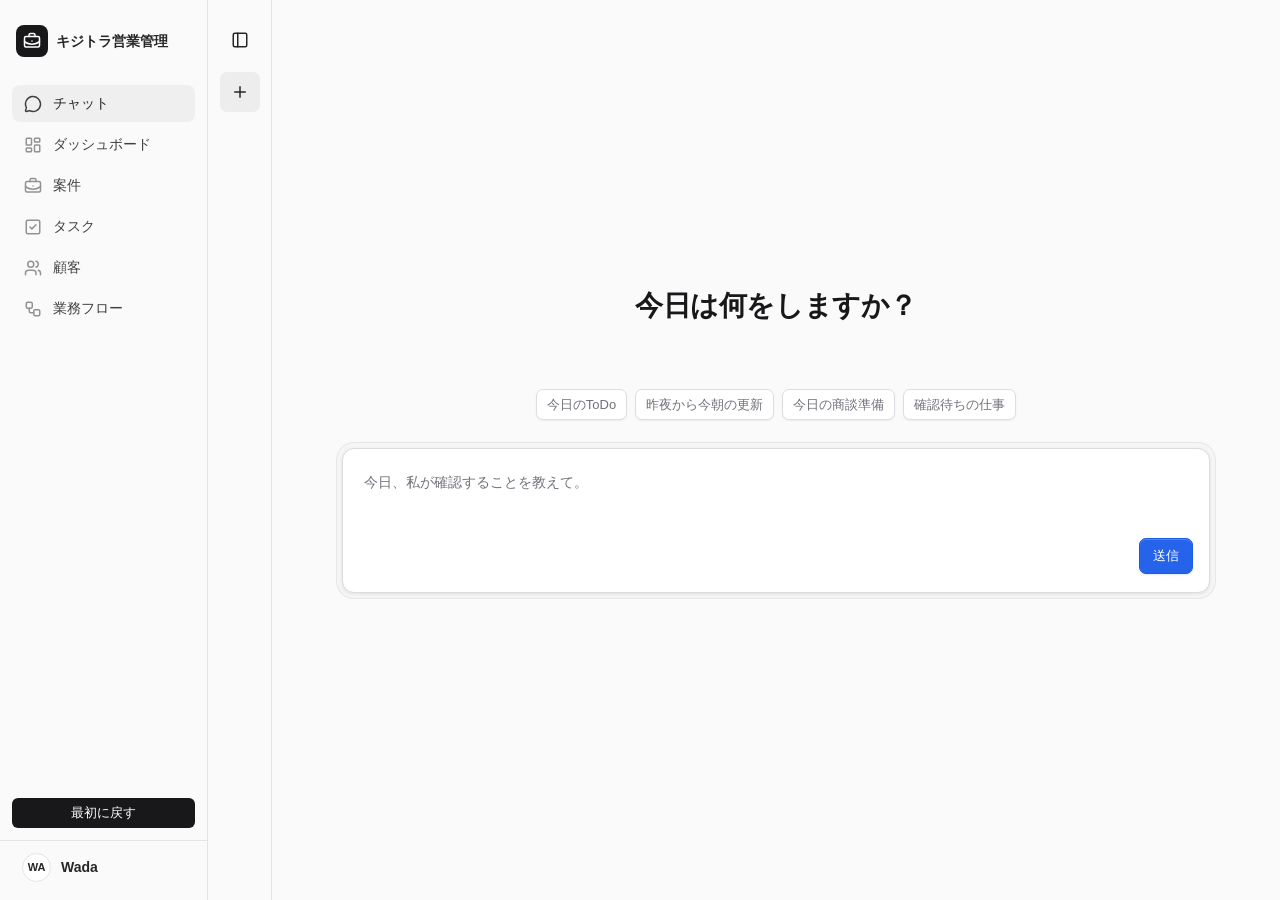
==== commit 632b99cf: "add consistent record editing and task metadata layout" ====
--- a/index.html
+++ b/index.html
@@ -23,7 +23,9 @@
 .workbench.dock-open{grid-template-columns:minmax(0,1fr) 320px}.workbench.dock-closed{grid-template-columns:minmax(0,1fr) 0px}.workbench{transition:grid-template-columns 200ms ease;gap:0;overflow-x:clip}.context-ai{min-width:0;width:320px;transition:opacity 200ms ease,visibility 200ms ease}.context-ai.dock-hidden{opacity:0;visibility:hidden;pointer-events:none;overflow:hidden}.context-ai.dock-visible{opacity:1;visibility:visible}.assistant-panel-toggle{position:fixed;right:16px;top:16px;z-index:20;width:36px;height:36px;display:grid;place-items:center;padding:7px;border:0;box-shadow:none;background:#fafafa}.context-ai .card-head{padding-right:64px}.workbench-content{min-width:0}.activity-toolbar{align-items:stretch;padding:0;margin-bottom:16px}.activity-toolbar .activity-segments{margin:0;padding:0;align-self:stretch;border-radius:0;background:transparent;gap:0}.activity-toolbar .activity-segments button{margin:0 0 -1px;padding:10px 12px;border-radius:0;box-shadow:none}.activity-toolbar>.btn,.activity-toolbar>.add-menu{align-self:center;margin:0}.record-top-tabs{margin-bottom:16px;padding:0;background:transparent;border-radius:0}.record-top-tabs button{margin-bottom:-1px}.reset-button,.reset-button:hover{margin-bottom:12px}.sidebar .profile{margin-top:0;padding-top:12px}@media(prefers-reduced-motion:reduce){.workbench,.context-ai{transition:none}}
 .btn .icon,summary .icon{vertical-align:middle;flex-shrink:0}.crumb>.icon{width:14px;height:14px}.sort-button .icon{width:13px;height:13px}.history-row>.icon{width:18px;height:18px;vertical-align:middle}.icon-edit .icon{width:18px;height:18px}.next-action-card{display:flex;align-items:center;justify-content:space-between;gap:16px;height:auto;min-height:0;margin-top:16px;padding:16px}.next-action-card>div{min-width:0;flex:1}.next-action-card>.btn{flex:none}.chat-message.assistant{display:block}.next-action-card .row{justify-content:flex-start;gap:12px}@media(max-width:650px){.next-action-card{flex-wrap:wrap}.next-action-card>.btn{margin-left:auto}}
 .home-shell.history-closed{grid-template-columns:64px minmax(0,1fr)}.history-pane.expanded,.history-pane.collapsed{padding-left:12px;padding-right:12px}.history-toggle,.history-pane.collapsed .history-row[data-action="new-chat"]{width:40px;height:40px;margin-left:0;margin-right:0;padding:10px;display:flex;align-items:center;justify-content:center}.history-pane.expanded .history-row[data-action="new-chat"]{height:40px;padding:10px;justify-content:flex-start;gap:8px}.context-ai #context-form{margin:16px;width:calc(100% - 32px);padding:12px;background:white;border:1px solid var(--line);border-radius:10px;box-shadow:0 1px 2px #18181b08}.context-ai #context-input{border:0;background:transparent;box-shadow:none;padding:0;min-height:70px;width:100%}.context-ai #context-form .actions{justify-content:flex-end;margin-top:8px}.context-ai #context-form:focus-within{outline:2px solid #93b4f7;outline-offset:2px}
-.table-wrap{max-width:100%;overflow-x:auto}.table-wrap table{min-width:560px}.table-wrap td:first-child{min-width:180px;white-space:normal;overflow-wrap:anywhere}.table-wrap .assignee{white-space:nowrap}.record-layout>section>:first-child,.record-grid>section>:first-child{margin-top:0}.record-layout .properties{margin-top:0}.workbench-content>h2.section-gap{margin-bottom:12px}.workbench-content>h2{margin-bottom:12px}</style></head><body><div class="demo"><div class="app"><aside class="sidebar"><div class="brand"><span class="mark"><svg aria-hidden="true" class="icon" xmlns="http://www.w3.org/2000/svg" width="24" height="24" viewBox="0 0 24 24" fill="none" stroke="currentColor" stroke-width="2" stroke-linecap="round" stroke-linejoin="round" > <path d="M12 12h.01" /> <path d="M16 6V4a2 2 0 0 0-2-2h-4a2 2 0 0 0-2 2v2" /> <path d="M22 13a18.15 18.15 0 0 1-20 0" /> <rect width="20" height="14" x="2" y="6" rx="2" /> </svg></span>キジトラ営業管理</div><nav class="nav" id="nav" aria-label="メインメニュー"></nav><div class="sidebar-footer"><button class="btn small" id="complete-demo" data-action="finish-run" hidden>デモ：処理を完了</button></div><button class="btn small reset-button" id="reset-demo">最初に戻す</button><div class="profile"><span class="avatar">WA</span><div><b>Wada</b></div></div></aside><main class="main" id="main"></main></div></div><div id="status" role="status" aria-live="polite"></div>
+.table-wrap{max-width:100%;overflow-x:auto}.table-wrap table{min-width:560px}.table-wrap td:first-child{min-width:180px;white-space:normal;overflow-wrap:anywhere}.table-wrap .assignee{white-space:nowrap}.record-layout>section>:first-child,.record-grid>section>:first-child{margin-top:0}.record-layout .properties{margin-top:0}.workbench-content>h2.section-gap{margin-bottom:12px}.workbench-content>h2{margin-bottom:12px}.related-items{display:flex;flex-wrap:wrap;gap:8px;align-items:flex-start}.related-chip{display:inline-flex;align-items:center;gap:7px;max-width:100%;padding:6px 10px;border:1px solid #e4e4e7;border-radius:6px;background:#f4f4f5;color:#3f3f46;font-size:13px;line-height:1.5;text-decoration:none;vertical-align:middle}.related-chip span{overflow-wrap:anywhere}.related-chip .icon{width:15px;height:15px;color:#71717a}.related-chip:hover{background:#eaeaec;color:#27272a}.related-chip:focus-visible{outline:2px solid #2563eb;outline-offset:2px}
+.task-metadata .properties{display:grid;grid-template-columns:repeat(3,minmax(0,1fr));gap:16px}.task-metadata .properties>div{min-width:0}.task-metadata dd{min-height:38px;display:flex;align-items:center;margin-top:8px}.task-metadata select{height:38px;max-width:150px;width:100%}.task-metadata .due-label{display:inline-flex;align-items:center}@media(max-width:700px){.task-metadata .properties{grid-template-columns:repeat(2,minmax(0,1fr))}}
+</style></head><body><div class="demo"><div class="app"><aside class="sidebar"><div class="brand"><span class="mark"><svg aria-hidden="true" class="icon" xmlns="http://www.w3.org/2000/svg" width="24" height="24" viewBox="0 0 24 24" fill="none" stroke="currentColor" stroke-width="2" stroke-linecap="round" stroke-linejoin="round" > <path d="M12 12h.01" /> <path d="M16 6V4a2 2 0 0 0-2-2h-4a2 2 0 0 0-2 2v2" /> <path d="M22 13a18.15 18.15 0 0 1-20 0" /> <rect width="20" height="14" x="2" y="6" rx="2" /> </svg></span>キジトラ営業管理</div><nav class="nav" id="nav" aria-label="メインメニュー"></nav><div class="sidebar-footer"><button class="btn small" id="complete-demo" data-action="finish-run" hidden>デモ：処理を完了</button></div><button class="btn small reset-button" id="reset-demo">最初に戻す</button><div class="profile"><span class="avatar">WA</span><div><b>Wada</b></div></div></aside><main class="main" id="main"></main></div></div><div id="status" role="status" aria-live="polite"></div>
 <script>
 const initial={companies:[{id:'c1',name:'青葉製作所',person:'山田 美咲',email:'yamada@aoba.example',industry:'製造業',summary:'受注後の転記作業を減らしたい。営業と製造で案件情報を共有する仕組みを検討中。'},{id:'c2',name:'北辰物流',person:'佐々木 健',email:'sasaki@hokushin.example',industry:'物流',summary:'問い合わせ対応の履歴が担当者ごとに分散。顧客情報と対応履歴の一元化を検討中。'},{id:'c3',name:'光和商事',person:'高橋 優',email:'takahashi@kowa.example',industry:'卸売',summary:'見積書の作成と確認に時間がかかっている。現行業務のヒアリングを予定。'}],deals:[{id:'d1',company:'c1',name:'受注入力アプリ開発',stage:'提案中',amount:1200000,close:'2026-11-30'},{id:'d2',company:'c2',name:'顧客対応ポータル開発',stage:'ヒアリング',amount:800000,close:'2026-12-15'},{id:'d3',company:'c3',name:'見積もり自動作成アプリ開発',stage:'ヒアリング',amount:600000,close:'2026-12-20'}],meetings:[{id:'m1',deal:'d1',name:'導入範囲の確認',date:'2026-10-27 14:00',prepared:true,reviewed:true,brief:'今回決めたいこと\n営業から製造へ渡す情報と、初回導入の対象範囲を合意する。\n\n確認すること\n・現行の受注CSVを共有いただけるか\n・製造部の窓口と、検証への参加者\n・11月中に小さく試す場合の実施日程\n\n前回までの合意\nまずは受注後の転記作業を対象にする。見積作成は次の段階で検討。',notes:''},{id:'m2',deal:'d2',name:'顧客情報の整理ヒアリング',date:'2026-10-28 10:00',prepared:false,reviewed:false,brief:'',notes:''}],activities:[{id:'a1',company:'c1',title:'初回ヒアリング',date:'2026-10-23 14:00',type:'商談記録',body:'営業から製造への受注情報の転記に毎日1時間ほどかかっている。初回導入はこの工程に絞りたい。11月中の検証を希望。次回は現行の受注CSVと、製造部の窓口を確認する。'},{id:'a2',company:'c1',title:'次回打ち合わせのご連絡',date:'2026-10-25 16:20',type:'受信メール',body:'次回は10月27日14時でお願いします。導入判断は11月中を予定しています。現行のCSVは、社内確認後にお送りします。製造部からも参加者を調整します。'},{id:'a3',company:'c2',title:'顧客管理についてのご相談',date:'2026-10-24 11:30',type:'受信メール',body:'対応の履歴を共有できるようにしたいです。現在使っている管理表を次回ご説明します。費用感も知りたいです。'}],mail:{subject:'10/27のお打ち合わせで確認したいこと',body:'山田様\n\nお世話になっております。デモ商事のWadaです。\n明日14時のお打ち合わせでは、受注業務の対象範囲と11月の検証日程を確認できればと思います。\n\n可能でしたら、現行の受注CSVと製造部のご担当者についてご共有いただけますと幸いです。\n\nよろしくお願いいたします。',status:'draft'},proposal:{field:'受注予定日',before:'2026-12-31',after:'2026-11-30',status:'pending'},tasks:[{id:'t1',title:'青葉製作所への事前確認メールを送付',kind:'メール送信の確認',company:'c1',due:'10/26',status:'open',route:'meeting/m1/mail'},{id:'t2',title:'受注予定日の更新',kind:'データ更新の確認',company:'c1',due:'10/26',status:'open',route:'deal/d1'},{id:'t3',title:'北辰物流の予算感を確認',kind:'情報の確認',company:'c2',due:'10/26',status:'open',route:'task/t3'},{id:'t4',title:'光和商事へヒアリング日程を連絡',kind:'自分のタスク',company:'c3',due:'10/27',status:'open',route:'task/t4'},{id:'t5',title:'青葉製作所の商談準備',kind:'準備資料の確認',company:'c1',due:'10/27',status:'done',route:'meeting/m1/brief'}],flow:{name:'商談準備',target:'自分が担当する翌日の商談',trigger:'毎営業日 06:00',context:'顧客情報・案件・直近3件の活動履歴',policy:'review',enabled:true},run:{id:'r1',status:'running',step:2,meeting:'m2',policy:'review'}};
 initial.deals[0].close=initial.proposal.before;
@@ -69,16 +71,17 @@
 const company=id=>db.companies.find(x=>x.id===id),deal=id=>db.deals.find(x=>x.id===id),meeting=id=>db.meetings.find(x=>x.id===id),yen=n=>new Intl.NumberFormat('ja-JP').format(n)+'円';
 const btn=(text,action,primary=false)=>`<button class="btn${primary?' primary':''}" data-action="${action}">${text}</button>`,link=(text,to)=>`<button class="link" data-go="${to}">${e(text)}</button>`,badge=(text,color='')=>`<span class="badge ${['ToDo','ヒアリング'].includes(text)?'yellow':['Doing','進行中','提案中'].includes(text)?'blue':['Done','完了','受注'].includes(text)?'green':color}">${text}</span>`;
 // Official lucide-static 1.61.0 SVGs; license: docs/lucide-LICENSE.txt
-const lucideIcons={"panel-left": "<svg aria-hidden=\"true\" class=\"icon\" xmlns=\"http://www.w3.org/2000/svg\" width=\"24\" height=\"24\" viewBox=\"0 0 24 24\" fill=\"none\" stroke=\"currentColor\" stroke-width=\"2\" stroke-linecap=\"round\" stroke-linejoin=\"round\" > <rect width=\"18\" height=\"18\" x=\"3\" y=\"3\" rx=\"2\" /> <path d=\"M9 3v18\" /> </svg>", "panel-right": "<svg aria-hidden=\"true\" class=\"icon\" xmlns=\"http://www.w3.org/2000/svg\" width=\"24\" height=\"24\" viewBox=\"0 0 24 24\" fill=\"none\" stroke=\"currentColor\" stroke-width=\"2\" stroke-linecap=\"round\" stroke-linejoin=\"round\" > <rect width=\"18\" height=\"18\" x=\"3\" y=\"3\" rx=\"2\" /> <path d=\"M15 3v18\" /> </svg>", "pencil": "<svg aria-hidden=\"true\" class=\"icon\" xmlns=\"http://www.w3.org/2000/svg\" width=\"24\" height=\"24\" viewBox=\"0 0 24 24\" fill=\"none\" stroke=\"currentColor\" stroke-width=\"2\" stroke-linecap=\"round\" stroke-linejoin=\"round\" > <path d=\"M21.174 6.812a1 1 0 0 0-3.986-3.987L3.842 16.174a2 2 0 0 0-.5.83l-1.321 4.352a.5.5 0 0 0 .623.622l4.353-1.32a2 2 0 0 0 .83-.497z\" /> <path d=\"m15 5 4 4\" /> </svg>", "briefcase-business": "<svg aria-hidden=\"true\" class=\"icon\" xmlns=\"http://www.w3.org/2000/svg\" width=\"24\" height=\"24\" viewBox=\"0 0 24 24\" fill=\"none\" stroke=\"currentColor\" stroke-width=\"2\" stroke-linecap=\"round\" stroke-linejoin=\"round\" > <path d=\"M12 12h.01\" /> <path d=\"M16 6V4a2 2 0 0 0-2-2h-4a2 2 0 0 0-2 2v2\" /> <path d=\"M22 13a18.15 18.15 0 0 1-20 0\" /> <rect width=\"20\" height=\"14\" x=\"2\" y=\"6\" rx=\"2\" /> </svg>", "layout-dashboard": "<svg aria-hidden=\"true\" class=\"icon\" xmlns=\"http://www.w3.org/2000/svg\" width=\"24\" height=\"24\" viewBox=\"0 0 24 24\" fill=\"none\" stroke=\"currentColor\" stroke-width=\"2\" stroke-linecap=\"round\" stroke-linejoin=\"round\" > <rect width=\"7\" height=\"9\" x=\"3\" y=\"3\" rx=\"1\" /> <rect width=\"7\" height=\"5\" x=\"14\" y=\"3\" rx=\"1\" /> <rect width=\"7\" height=\"9\" x=\"14\" y=\"12\" rx=\"1\" /> <rect width=\"7\" height=\"5\" x=\"3\" y=\"16\" rx=\"1\" /> </svg>", "square-check": "<svg aria-hidden=\"true\" class=\"icon\" xmlns=\"http://www.w3.org/2000/svg\" width=\"24\" height=\"24\" viewBox=\"0 0 24 24\" fill=\"none\" stroke=\"currentColor\" stroke-width=\"2\" stroke-linecap=\"round\" stroke-linejoin=\"round\" > <rect width=\"18\" height=\"18\" x=\"3\" y=\"3\" rx=\"2\" /> <path d=\"m16 9-5.5 5.5L8 12\" /> </svg>", "users": "<svg aria-hidden=\"true\" class=\"icon\" xmlns=\"http://www.w3.org/2000/svg\" width=\"24\" height=\"24\" viewBox=\"0 0 24 24\" fill=\"none\" stroke=\"currentColor\" stroke-width=\"2\" stroke-linecap=\"round\" stroke-linejoin=\"round\" > <path d=\"M16 21v-2a4 4 0 0 0-4-4H6a4 4 0 0 0-4 4v2\" /> <path d=\"M16 3.128a4 4 0 0 1 0 7.744\" /> <path d=\"M22 21v-2a4 4 0 0 0-3-3.87\" /> <circle cx=\"9\" cy=\"7\" r=\"4\" /> </svg>", "calendar": "<svg aria-hidden=\"true\" class=\"icon\" xmlns=\"http://www.w3.org/2000/svg\" width=\"24\" height=\"24\" viewBox=\"0 0 24 24\" fill=\"none\" stroke=\"currentColor\" stroke-width=\"2\" stroke-linecap=\"round\" stroke-linejoin=\"round\" > <path d=\"M8 2v3\" /> <path d=\"M16 2v3\" /> <rect x=\"3\" y=\"3\" width=\"18\" height=\"18\" rx=\"2\" /> <path d=\"M3 9h18\" /> </svg>", "workflow": "<svg aria-hidden=\"true\" class=\"icon\" xmlns=\"http://www.w3.org/2000/svg\" width=\"24\" height=\"24\" viewBox=\"0 0 24 24\" fill=\"none\" stroke=\"currentColor\" stroke-width=\"2\" stroke-linecap=\"round\" stroke-linejoin=\"round\" > <rect width=\"8\" height=\"8\" x=\"3\" y=\"3\" rx=\"2\" /> <path d=\"M7 11v4a2 2 0 0 0 2 2h4\" /> <rect width=\"8\" height=\"8\" x=\"13\" y=\"13\" rx=\"2\" /> </svg>", "message-circle": "<svg aria-hidden=\"true\" class=\"icon\" xmlns=\"http://www.w3.org/2000/svg\" width=\"24\" height=\"24\" viewBox=\"0 0 24 24\" fill=\"none\" stroke=\"currentColor\" stroke-width=\"2\" stroke-linecap=\"round\" stroke-linejoin=\"round\" > <path d=\"M2.992 16.342a2 2 0 0 1 .094 1.167l-1.065 3.29a1 1 0 0 0 1.236 1.168l3.413-.998a2 2 0 0 1 1.099.092 10 10 0 1 0-4.777-4.719\" /> </svg>", "plus": "<svg aria-hidden=\"true\" class=\"icon\" xmlns=\"http://www.w3.org/2000/svg\" width=\"24\" height=\"24\" viewBox=\"0 0 24 24\" fill=\"none\" stroke=\"currentColor\" stroke-width=\"2\" stroke-linecap=\"round\" stroke-linejoin=\"round\" > <path d=\"M5 12h14\" /> <path d=\"M12 5v14\" /> </svg>", "chevron-right": "<svg aria-hidden=\"true\" class=\"icon\" xmlns=\"http://www.w3.org/2000/svg\" width=\"24\" height=\"24\" viewBox=\"0 0 24 24\" fill=\"none\" stroke=\"currentColor\" stroke-width=\"2\" stroke-linecap=\"round\" stroke-linejoin=\"round\" > <path d=\"m9 18 6-6-6-6\" /> </svg>", "chevron-down": "<svg aria-hidden=\"true\" class=\"icon\" xmlns=\"http://www.w3.org/2000/svg\" width=\"24\" height=\"24\" viewBox=\"0 0 24 24\" fill=\"none\" stroke=\"currentColor\" stroke-width=\"2\" stroke-linecap=\"round\" stroke-linejoin=\"round\" > <path d=\"m6 9 6 6 6-6\" /> </svg>", "arrow-up": "<svg aria-hidden=\"true\" class=\"icon\" xmlns=\"http://www.w3.org/2000/svg\" width=\"24\" height=\"24\" viewBox=\"0 0 24 24\" fill=\"none\" stroke=\"currentColor\" stroke-width=\"2\" stroke-linecap=\"round\" stroke-linejoin=\"round\" > <path d=\"m5 12 7-7 7 7\" /> <path d=\"M12 19V5\" /> </svg>", "arrow-down": "<svg aria-hidden=\"true\" class=\"icon\" xmlns=\"http://www.w3.org/2000/svg\" width=\"24\" height=\"24\" viewBox=\"0 0 24 24\" fill=\"none\" stroke=\"currentColor\" stroke-width=\"2\" stroke-linecap=\"round\" stroke-linejoin=\"round\" > <path d=\"M12 5v14\" /> <path d=\"m19 12-7 7-7-7\" /> </svg>", "arrow-up-down": "<svg aria-hidden=\"true\" class=\"icon\" xmlns=\"http://www.w3.org/2000/svg\" width=\"24\" height=\"24\" viewBox=\"0 0 24 24\" fill=\"none\" stroke=\"currentColor\" stroke-width=\"2\" stroke-linecap=\"round\" stroke-linejoin=\"round\" > <path d=\"m21 16-4 4-4-4\" /> <path d=\"M17 20V4\" /> <path d=\"m3 8 4-4 4 4\" /> <path d=\"M7 4v16\" /> </svg>", "check": "<svg aria-hidden=\"true\" class=\"icon\" xmlns=\"http://www.w3.org/2000/svg\" width=\"24\" height=\"24\" viewBox=\"0 0 24 24\" fill=\"none\" stroke=\"currentColor\" stroke-width=\"2\" stroke-linecap=\"round\" stroke-linejoin=\"round\" > <path d=\"M20 6 9 17l-5-5\" /> </svg>"};
+const lucideIcons={"panel-left": "<svg aria-hidden=\"true\" class=\"icon\" xmlns=\"http://www.w3.org/2000/svg\" width=\"24\" height=\"24\" viewBox=\"0 0 24 24\" fill=\"none\" stroke=\"currentColor\" stroke-width=\"2\" stroke-linecap=\"round\" stroke-linejoin=\"round\" > <rect width=\"18\" height=\"18\" x=\"3\" y=\"3\" rx=\"2\" /> <path d=\"M9 3v18\" /> </svg>", "panel-right": "<svg aria-hidden=\"true\" class=\"icon\" xmlns=\"http://www.w3.org/2000/svg\" width=\"24\" height=\"24\" viewBox=\"0 0 24 24\" fill=\"none\" stroke=\"currentColor\" stroke-width=\"2\" stroke-linecap=\"round\" stroke-linejoin=\"round\" > <rect width=\"18\" height=\"18\" x=\"3\" y=\"3\" rx=\"2\" /> <path d=\"M15 3v18\" /> </svg>", "pencil": "<svg aria-hidden=\"true\" class=\"icon\" xmlns=\"http://www.w3.org/2000/svg\" width=\"24\" height=\"24\" viewBox=\"0 0 24 24\" fill=\"none\" stroke=\"currentColor\" stroke-width=\"2\" stroke-linecap=\"round\" stroke-linejoin=\"round\" > <path d=\"M21.174 6.812a1 1 0 0 0-3.986-3.987L3.842 16.174a2 2 0 0 0-.5.83l-1.321 4.352a.5.5 0 0 0 .623.622l4.353-1.32a2 2 0 0 0 .83-.497z\" /> <path d=\"m15 5 4 4\" /> </svg>", "briefcase-business": "<svg aria-hidden=\"true\" class=\"icon\" xmlns=\"http://www.w3.org/2000/svg\" width=\"24\" height=\"24\" viewBox=\"0 0 24 24\" fill=\"none\" stroke=\"currentColor\" stroke-width=\"2\" stroke-linecap=\"round\" stroke-linejoin=\"round\" > <path d=\"M12 12h.01\" /> <path d=\"M16 6V4a2 2 0 0 0-2-2h-4a2 2 0 0 0-2 2v2\" /> <path d=\"M22 13a18.15 18.15 0 0 1-20 0\" /> <rect width=\"20\" height=\"14\" x=\"2\" y=\"6\" rx=\"2\" /> </svg>", "layout-dashboard": "<svg aria-hidden=\"true\" class=\"icon\" xmlns=\"http://www.w3.org/2000/svg\" width=\"24\" height=\"24\" viewBox=\"0 0 24 24\" fill=\"none\" stroke=\"currentColor\" stroke-width=\"2\" stroke-linecap=\"round\" stroke-linejoin=\"round\" > <rect width=\"7\" height=\"9\" x=\"3\" y=\"3\" rx=\"1\" /> <rect width=\"7\" height=\"5\" x=\"14\" y=\"3\" rx=\"1\" /> <rect width=\"7\" height=\"9\" x=\"14\" y=\"12\" rx=\"1\" /> <rect width=\"7\" height=\"5\" x=\"3\" y=\"16\" rx=\"1\" /> </svg>", "square-check": "<svg aria-hidden=\"true\" class=\"icon\" xmlns=\"http://www.w3.org/2000/svg\" width=\"24\" height=\"24\" viewBox=\"0 0 24 24\" fill=\"none\" stroke=\"currentColor\" stroke-width=\"2\" stroke-linecap=\"round\" stroke-linejoin=\"round\" > <rect width=\"18\" height=\"18\" x=\"3\" y=\"3\" rx=\"2\" /> <path d=\"m16 9-5.5 5.5L8 12\" /> </svg>", "users": "<svg aria-hidden=\"true\" class=\"icon\" xmlns=\"http://www.w3.org/2000/svg\" width=\"24\" height=\"24\" viewBox=\"0 0 24 24\" fill=\"none\" stroke=\"currentColor\" stroke-width=\"2\" stroke-linecap=\"round\" stroke-linejoin=\"round\" > <path d=\"M16 21v-2a4 4 0 0 0-4-4H6a4 4 0 0 0-4 4v2\" /> <path d=\"M16 3.128a4 4 0 0 1 0 7.744\" /> <path d=\"M22 21v-2a4 4 0 0 0-3-3.87\" /> <circle cx=\"9\" cy=\"7\" r=\"4\" /> </svg>", "calendar": "<svg aria-hidden=\"true\" class=\"icon\" xmlns=\"http://www.w3.org/2000/svg\" width=\"24\" height=\"24\" viewBox=\"0 0 24 24\" fill=\"none\" stroke=\"currentColor\" stroke-width=\"2\" stroke-linecap=\"round\" stroke-linejoin=\"round\" > <path d=\"M8 2v3\" /> <path d=\"M16 2v3\" /> <rect x=\"3\" y=\"3\" width=\"18\" height=\"18\" rx=\"2\" /> <path d=\"M3 9h18\" /> </svg>", "workflow": "<svg aria-hidden=\"true\" class=\"icon\" xmlns=\"http://www.w3.org/2000/svg\" width=\"24\" height=\"24\" viewBox=\"0 0 24 24\" fill=\"none\" stroke=\"currentColor\" stroke-width=\"2\" stroke-linecap=\"round\" stroke-linejoin=\"round\" > <rect width=\"8\" height=\"8\" x=\"3\" y=\"3\" rx=\"2\" /> <path d=\"M7 11v4a2 2 0 0 0 2 2h4\" /> <rect width=\"8\" height=\"8\" x=\"13\" y=\"13\" rx=\"2\" /> </svg>", "message-circle": "<svg aria-hidden=\"true\" class=\"icon\" xmlns=\"http://www.w3.org/2000/svg\" width=\"24\" height=\"24\" viewBox=\"0 0 24 24\" fill=\"none\" stroke=\"currentColor\" stroke-width=\"2\" stroke-linecap=\"round\" stroke-linejoin=\"round\" > <path d=\"M2.992 16.342a2 2 0 0 1 .094 1.167l-1.065 3.29a1 1 0 0 0 1.236 1.168l3.413-.998a2 2 0 0 1 1.099.092 10 10 0 1 0-4.777-4.719\" /> </svg>", "plus": "<svg aria-hidden=\"true\" class=\"icon\" xmlns=\"http://www.w3.org/2000/svg\" width=\"24\" height=\"24\" viewBox=\"0 0 24 24\" fill=\"none\" stroke=\"currentColor\" stroke-width=\"2\" stroke-linecap=\"round\" stroke-linejoin=\"round\" > <path d=\"M5 12h14\" /> <path d=\"M12 5v14\" /> </svg>", "chevron-right": "<svg aria-hidden=\"true\" class=\"icon\" xmlns=\"http://www.w3.org/2000/svg\" width=\"24\" height=\"24\" viewBox=\"0 0 24 24\" fill=\"none\" stroke=\"currentColor\" stroke-width=\"2\" stroke-linecap=\"round\" stroke-linejoin=\"round\" > <path d=\"m9 18 6-6-6-6\" /> </svg>", "chevron-down": "<svg aria-hidden=\"true\" class=\"icon\" xmlns=\"http://www.w3.org/2000/svg\" width=\"24\" height=\"24\" viewBox=\"0 0 24 24\" fill=\"none\" stroke=\"currentColor\" stroke-width=\"2\" stroke-linecap=\"round\" stroke-linejoin=\"round\" > <path d=\"m6 9 6 6 6-6\" /> </svg>", "arrow-up": "<svg aria-hidden=\"true\" class=\"icon\" xmlns=\"http://www.w3.org/2000/svg\" width=\"24\" height=\"24\" viewBox=\"0 0 24 24\" fill=\"none\" stroke=\"currentColor\" stroke-width=\"2\" stroke-linecap=\"round\" stroke-linejoin=\"round\" > <path d=\"m5 12 7-7 7 7\" /> <path d=\"M12 19V5\" /> </svg>", "arrow-down": "<svg aria-hidden=\"true\" class=\"icon\" xmlns=\"http://www.w3.org/2000/svg\" width=\"24\" height=\"24\" viewBox=\"0 0 24 24\" fill=\"none\" stroke=\"currentColor\" stroke-width=\"2\" stroke-linecap=\"round\" stroke-linejoin=\"round\" > <path d=\"M12 5v14\" /> <path d=\"m19 12-7 7-7-7\" /> </svg>", "arrow-up-down": "<svg aria-hidden=\"true\" class=\"icon\" xmlns=\"http://www.w3.org/2000/svg\" width=\"24\" height=\"24\" viewBox=\"0 0 24 24\" fill=\"none\" stroke=\"currentColor\" stroke-width=\"2\" stroke-linecap=\"round\" stroke-linejoin=\"round\" > <path d=\"m21 16-4 4-4-4\" /> <path d=\"M17 20V4\" /> <path d=\"m3 8 4-4 4 4\" /> <path d=\"M7 4v16\" /> </svg>", "check": "<svg aria-hidden=\"true\" class=\"icon\" xmlns=\"http://www.w3.org/2000/svg\" width=\"24\" height=\"24\" viewBox=\"0 0 24 24\" fill=\"none\" stroke=\"currentColor\" stroke-width=\"2\" stroke-linecap=\"round\" stroke-linejoin=\"round\" > <path d=\"M20 6 9 17l-5-5\" /> </svg>", "file-text": "<svg aria-hidden=\"true\" class=\"icon\"\n  class=\"lucide lucide-file-text\"\n  xmlns=\"http://www.w3.org/2000/svg\"\n  width=\"24\"\n  height=\"24\"\n  viewBox=\"0 0 24 24\"\n  fill=\"none\"\n  stroke=\"currentColor\"\n  stroke-width=\"2\"\n  stroke-linecap=\"round\"\n  stroke-linejoin=\"round\"\n>\n  <path d=\"M6 22a2 2 0 0 1-2-2V4a2 2 0 0 1 2-2h8a2.4 2.4 0 0 1 1.704.706l3.588 3.588A2.4 2.4 0 0 1 20 8v12a2 2 0 0 1-2 2z\" />\n  <path d=\"M14 2v5a1 1 0 0 0 1 1h5\" />\n  <path d=\"M10 9H8\" />\n  <path d=\"M16 13H8\" />\n  <path d=\"M16 17H8\" />\n</svg>", "mail": "<svg aria-hidden=\"true\" class=\"icon\"\n  class=\"lucide lucide-mail\"\n  xmlns=\"http://www.w3.org/2000/svg\"\n  width=\"24\"\n  height=\"24\"\n  viewBox=\"0 0 24 24\"\n  fill=\"none\"\n  stroke=\"currentColor\"\n  stroke-width=\"2\"\n  stroke-linecap=\"round\"\n  stroke-linejoin=\"round\"\n>\n  <path d=\"m22 7-8.991 5.727a2 2 0 0 1-2.009 0L2 7\" />\n  <rect x=\"2\" y=\"4\" width=\"20\" height=\"16\" rx=\"2\" />\n</svg>", "phone": "<svg aria-hidden=\"true\" class=\"icon\"\n  class=\"lucide lucide-phone\"\n  xmlns=\"http://www.w3.org/2000/svg\"\n  width=\"24\"\n  height=\"24\"\n  viewBox=\"0 0 24 24\"\n  fill=\"none\"\n  stroke=\"currentColor\"\n  stroke-width=\"2\"\n  stroke-linecap=\"round\"\n  stroke-linejoin=\"round\"\n>\n  <path d=\"M13.832 16.568a1 1 0 0 0 1.213-.303l.355-.465A2 2 0 0 1 17 15h3a2 2 0 0 1 2 2v3a2 2 0 0 1-2 2A18 18 0 0 1 2 4a2 2 0 0 1 2-2h3a2 2 0 0 1 2 2v3a2 2 0 0 1-.8 1.6l-.468.351a1 1 0 0 0-.292 1.233 14 14 0 0 0 6.392 6.384\" />\n</svg>"};
 const iconAliases={"dashboard": "layout-dashboard", "tasks": "square-check", "customers": "users", "deals": "briefcase-business", "meetings": "calendar", "flows": "workflow"};
 const icon=k=>lucideIcons[iconAliases[k]||k]||lucideIcons['square-check'];
-function go(next){const t=db.tasks.find(t=>t.id===taskContextId);if(t){const destination=taskDestination(t),base=destination.split('/').slice(0,2).join('/');const keep=destination.startsWith('meeting/')?next.startsWith(base+'/')&&['action','document'].includes(next.split('/')[2]):destination.startsWith('deal/')?next===destination:next===destination;if(!keep)taskContextId=null;}route=next;manualFlow=null;workflowPickerTask=null;workflowSelection=null;editing=false;search='';activityQuery='';activityKind='all';if(globalThis.history&&globalThis.location)history.pushState({route,taskContextId},'', '#/'+route);render()}
+function go(next){recordEdit=null;const t=db.tasks.find(t=>t.id===taskContextId);if(t){const destination=taskDestination(t),base=destination.split('/').slice(0,2).join('/');const keep=destination.startsWith('meeting/')?next.startsWith(base+'/')&&['action','document'].includes(next.split('/')[2]):destination.startsWith('deal/')?next===destination:next===destination;if(!keep)taskContextId=null;}route=next;manualFlow=null;workflowPickerTask=null;workflowSelection=null;editing=false;search='';activityQuery='';activityKind='all';if(globalThis.history&&globalThis.location)history.pushState({route,taskContextId},'', '#/'+route);render()}
 function toast(s){$('#status').innerHTML=`<div class="toast">${e(s)}</div>`;clearTimeout(toastTimer);toastTimer=setTimeout(()=>$('#status').innerHTML='',2500)}
 function heading(title,sub='',action=''){return `<div class="heading"><div><h1>${e(title)}</h1>${sub?`<p>${e(sub)}</p>`:''}</div>${action}</div>`}
 const card=(title,body,extra='')=>`<section class="card"><div class="card-head"><h2>${e(title)}</h2>${extra}</div>${body}</section>`;
 const crumb=(label,to,current)=>`<div class="crumb">${link(label,to)}<span> / </span><span>${e(current)}</span></div>`;
 const props=items=>`<dl class="properties">${items.map(([a,b])=>`<div><dt>${a}</dt><dd>${b}</dd></div>`).join('')}</dl>`;
-function sources(ids){return `<div class="sources">${ids.map(id=>{const a=db.activities.find(x=>x.id===id);if(!a)return '';return `<button data-go="activity/${id}">${badge(a.type==='商談記録'?'ミーティング記録':a.type.includes('メール')?'メール':a.type)} ${e(a.title)}</button>`}).join('')}</div>`}
+function relatedItem(label,to,type='資料'){const glyph=type.includes('メール')?'mail':type==='コール'?'phone':/ミーティング|商談記録|打ち合わせ/.test(type)?'calendar':type==='タスク'?'square-check':'file-text';return `<a class="related-chip" href="#/${e(to)}" data-go="${e(to)}">${icon(glyph)}<span>${e(label)}</span></a>`}
+function sources(ids){return `<div class="sources related-items">${ids.map(id=>{const a=db.activities.find(x=>x.id===id);return a?relatedItem(a.title,'activity/'+id,a.type):''}).join('')}</div>`}
 function taskDestination(t){return 'task/'+t.id}
 function restoreTaskContext(){const t=db.tasks.find(t=>t.id===taskContextId);if(!t){taskContextId=null;return}const destination=taskDestination(t),base=destination.split('/').slice(0,2).join('/');const valid=destination.startsWith('meeting/')?route.startsWith(base+'/')&&['action','document'].includes(route.split('/')[2]):route===destination;if(!valid)taskContextId=null}
 function contextTask(dealId){return db.tasks.find(t=>t.id===taskContextId&&t.dealId===dealId)}
@@ -106,7 +109,13 @@
 let customerSort={key:'name',dir:1};
 function customerRows(){return db.companies.filter(c=>(c.name+' '+c.person).includes(search)).map(c=>({...c,count:db.deals.filter(d=>d.company===c.id).length,last:db.activities.filter(a=>a.company===c.id&&['受信メール','送信メール','商談記録'].includes(a.type)).map(a=>a.date).sort().at(-1)||''})).sort((a,b)=>(typeof a[customerSort.key]==='number'?a[customerSort.key]-b[customerSort.key]:String(a[customerSort.key]).localeCompare(String(b[customerSort.key]),'ja'))*customerSort.dir)}
 function listPage(type){if(type==='customers'){const cs=customerRows();return heading('顧客')+listSearch(false)+`<div class="card table-wrap"><table><thead><tr>${[['name','会社名'],['person','窓口'],['industry','業種'],['owner','担当'],['count','案件数'],['last','最終連絡日']].map(([key,label])=>`<th><button class="sort-button" data-action="customer-sort:${key}">${label} ${customerSort.key===key?(customerSort.dir===1?icon('arrow-up'):icon('arrow-down')):icon('arrow-up-down')}</button></th>`).join('')}</tr></thead><tbody>${cs.map(c=>`<tr><td>${link(c.name,'customer/'+c.id)}</td><td>${e(c.person)}</td><td>${e(c.industry)}</td><td>${assignee(c.owner)}</td><td>${c.count}件</td><td>${c.last?e(c.last.slice(0,10)):'—'}</td></tr>`).join('')||'<tr><td colspan="6">該当する顧客はありません</td></tr>'}</tbody></table></div>`;}if(type==='deals'){const visibleDeals=db.deals.filter(d=>(d.name+' '+company(d.company).name).includes(search)&&(dealStage==='all'||d.stage===dealStage)&&(dealOwner==='all'||d.owner===dealOwner));const list=dealView==='list';return heading('案件')+listSearch(true)+`<div class="tabs"><button class="${!list?'active':''}" data-action="view-kanban">カンバン</button><button class="${list?'active':''}" data-action="view-list">一覧</button></div>`+(list?`<div class="card table-wrap"><table><thead><tr><th>案件名</th><th>顧客</th><th>ステージ</th><th>受注予定日</th><th>担当</th></tr></thead><tbody>${visibleDeals.map(d=>`<tr><td>${link(d.name,'deal/'+d.id)}</td><td>${e(company(d.company).name)}</td><td>${badge(d.stage)}</td><td>${dueLabel(d.close)}</td><td>${assignee(d.owner||'Wada')}</td></tr>`).join('')}</tbody></table></div>`:`<div class="kanban">${['ヒアリング','提案中','受注'].map(stage=>{const ds=visibleDeals.filter(d=>d.stage===stage);return `<section class="kanban-col stage-${stage}"><div class="kanban-heading"><b>${stage}<span class="count">${ds.length}件</span></b></div>${ds.map(d=>`<button class="deal-card deal-record" data-go="deal/${d.id}"><span class="deal-card-title">${e(d.name)}</span><span class="small muted">${e(company(d.company).name)}</span><span class="small muted">${assignee(d.owner||'Wada')}</span><span class="row between small muted section-gap">${dueLabel(d.close)}</span></button>`).join('')}</section>`}).join('')}</div>`)}return heading('活動')+db.companies.map(c=>{let entries=[...db.activities.filter(a=>a.company===c.id).map(a=>({title:a.title,date:a.date,dealId:a.dealId,type:a.type,to:'activity/'+a.id})),...db.meetings.filter(m=>deal(m.deal).company===c.id).map(m=>({title:m.name,date:m.date,dealId:m.deal,type:'打ち合わせ',to:'meeting/'+m.id+'/brief'}))].sort((a,b)=>b.date.localeCompare(a.date));return card(c.name,entries.map(a=>`<div class="listline row between"><div>${link(a.title,a.to)}<div class="small muted">${a.dealId?e(deal(a.dealId).name):'顧客全体'} · ${a.type}</div></div><span class="small muted">${a.date}</span></div>`).join('')||'<div class="pad muted">活動はありません</div>')}).join('')}
-function customerPage(id){const c=company(id),ds=db.deals.filter(d=>d.company===id),acts=db.activities.filter(a=>a.company===id).sort((a,b)=>b.date.localeCompare(a.date));return crumb('顧客','customers',c.name)+heading(c.name)+props([['窓口',e(c.person)],['メール',e(c.email)],['業種',e(c.industry)],['担当',assignee(c.owner||'Wada')]])+card('案件一覧',`<div class="table-wrap"><table><thead><tr><th>案件名</th><th>ステージ</th><th>担当</th><th>受注予定日</th></tr></thead><tbody>${ds.map(d=>`<tr><td>${link(d.name,'deal/'+d.id)}</td><td>${badge(d.stage)}</td><td>${assignee(d.owner)}</td><td>${dueLabel(d.close)}</td></tr>`).join('')||'<tr><td colspan="4">案件はありません</td></tr>'}</tbody></table></div>`)+`<h2 class="section-gap">活動履歴</h2>`+acts.map(a=>`<article class="activity-card record-clickable" role="link" tabindex="0" data-record-go="activity/${a.id}"><header><div class="row">${assignee(a.actor||(a.type==='受信メール'?c.person:'Wada'))}<span class="small muted">${e(a.date)}</span></div>${badge(a.type)}<h3>${e(a.title)}</h3></header><div class="pad"><div class="small muted">${a.dealId?e(deal(a.dealId).name):'顧客に関する活動'}</div><p>${e(a.body.slice(0,160))}${a.body.length>160?'…':''}</p></div></article>`).join('')||'<p>活動はありません</p>'}
+let recordEdit=null;
+function editableRecord(type,id){return type==='task'?db.tasks.find(x=>x.id===id):type==='customer'?db.companies.find(x=>x.id===id):type==='meeting'?db.meetings.find(x=>x.id===id):db.activities.find(x=>x.id===id)}
+function canEditActivity(a){return a&&!a.workflowKey&&!a.id.startsWith('life-')&&['メモ','資料','コール','商談記録'].includes(a.type)}
+function recordEditButton(type,id){return `<button class="icon-edit" data-action="edit-record:${type}/${id}" aria-label="${{task:'タスク',customer:'顧客',meeting:'ミーティング',activity:'活動'}[type]}を編集" title="編集">${icon('pencil')}</button>`}
+function recordEditFields(type){return type==='task'?[['title','タスク名'],['owner','担当','owner'],['due','期日'],['description','対応内容','textarea']]:type==='customer'?[['name','会社名'],['person','窓口'],['email','メール','email'],['industry','業種'],['owner','担当','owner']]:type==='meeting'?[['name','ミーティング名'],['date','日時'],['owner','担当','owner'],['participants','参加者'],['agenda','議題','textarea']]:[['title','タイトル'],['date','日時'],['body','内容','textarea']]}
+function recordEditor(type,id){const r=editableRecord(type,id);return heading((r.title||r.name)+'を編集')+card('基本情報',`<form id="record-edit-form" data-record="${type}/${id}" class="pad">${recordEditFields(type).map(([key,label,kind])=>`<div class="field"><label for="record-${key}">${label}</label>${kind==='textarea'?`<textarea id="record-${key}">${e(r[key]||'')}</textarea>`:kind==='owner'?`<select id="record-${key}">${['Wada','Ikeda','Sato','Tanaka','Kobayashi'].map(owner=>`<option ${r[key]===owner?'selected':''}>${owner}</option>`).join('')}</select>`:`<input id="record-${key}" ${key==='title'||key==='name'?'required':''} type="${kind==='email'?'email':'text'}" value="${e(r[key]||'')}">`}</div>`).join('')}<div class="actions">${btn('キャンセル','cancel-record-edit')}<button class="btn primary" type="submit">保存</button></div></form>`)}
+function customerPage(id){if(recordEdit==='customer/'+id)return recordEditor('customer',id);const c=company(id),ds=db.deals.filter(d=>d.company===id),acts=db.activities.filter(a=>a.company===id).sort((a,b)=>b.date.localeCompare(a.date));return crumb('顧客','customers',c.name)+heading(c.name,'',recordEditButton('customer',id))+props([['窓口',e(c.person)],['メール',e(c.email)],['業種',e(c.industry)],['担当',assignee(c.owner||'Wada')]])+card('案件一覧',`<div class="table-wrap"><table><thead><tr><th>案件名</th><th>ステージ</th><th>担当</th><th>受注予定日</th></tr></thead><tbody>${ds.map(d=>`<tr><td>${link(d.name,'deal/'+d.id)}</td><td>${badge(d.stage)}</td><td>${assignee(d.owner)}</td><td>${dueLabel(d.close)}</td></tr>`).join('')||'<tr><td colspan="4">案件はありません</td></tr>'}</tbody></table></div>`)+`<h2 class="section-gap">活動履歴</h2>`+acts.map(a=>`<article class="activity-card record-clickable" role="link" tabindex="0" data-record-go="activity/${a.id}"><header><div class="row">${assignee(a.actor||(a.type==='受信メール'?c.person:'Wada'))}<span class="small muted">${e(a.date)}</span></div>${badge(a.type)}<h3>${e(a.title)}</h3></header><div class="pad"><div class="small muted">${a.dealId?e(deal(a.dealId).name):'顧客に関する活動'}</div><p>${e(a.body.slice(0,160))}${a.body.length>160?'…':''}</p></div></article>`).join('')||'<p>活動はありません</p>'}
 function dealPage(id,tab='activities'){const d=deal(id),c=company(d.company),p=db.proposal;const actions=[['email','メール'],['call','コール'],['meeting','ミーティング'],['memo','メモ'],['document','資料']];const prop=editing?`<form id="deal-properties" data-deal="${id}"><div class="field"><label for="prop-name">案件名</label><input id="prop-name" required value="${e(d.name)}"></div><div class="field"><label for="prop-stage">ステージ</label><select id="prop-stage">${['ヒアリング','提案中','受注'].map(x=>`<option ${x===d.stage?'selected':''}>${x}</option>`).join('')}</select></div><div class="field"><label for="prop-amount">案件金額（円）</label><input id="prop-amount" type="number" min="0" required value="${d.amount}"></div><div class="field"><label for="prop-close">受注予定日</label><input id="prop-close" type="date" required value="${d.close}"></div><div class="actions">${btn('戻る','cancel-edit')}<button class="btn primary" type="submit">保存</button></div></form>`:`<dl class="record-props"><dt>ステージ</dt><dd>${badge(d.stage)}</dd><dt>案件金額</dt><dd>${yen(d.amount)}</dd><dt>受注予定日</dt><dd>${e(d.close)}</dd><dt>担当</dt><dd>${assignee(d.owner||'Wada')}</dd></dl>`;const proposal='';let content;if(tab==='tasks'){activityKind='タスク';content=dealTimeline(d)}else if(tab==='workflow')content=workflowChooser(d);else if(tab==='update')content=proposalAction(d);else if(tab==='task'||actions.some(([a])=>a===tab))content=composeForm(d,tab);else if(tab==='overview')content=card('未完了のタスク',db.tasks.filter(t=>t.dealId===d.id&&t.status!=='done').map(t=>`<div class="listline row between"><span>${e(t.title)}</span><button class="btn primary" data-action="open-task:${t.id}">対応する</button></div>`).join('')||'<div class="pad muted">未完了のタスクはありません</div>')+dealOverview(d);else content=dealTimeline(d);return (contextTask(id)?businessCrumb(d,contextTask(id).title,taskDestination(contextTask(id)),tab==='update'):crumb('案件','deals',d.name))+heading(contextTask(id)?.title||d.name)+`<div class="record-grid"><aside class="record-summary">${card('案件情報',`<div class="pad">${prop}</div>`,editing?'':'<button class="btn small icon-edit" data-action="edit" aria-label="案件情報を編集"><svg aria-hidden="true" class="icon" xmlns="http://www.w3.org/2000/svg" width="24" height="24" viewBox="0 0 24 24" fill="none" stroke="currentColor" stroke-width="2" stroke-linecap="round" stroke-linejoin="round" > <path d="M21.174 6.812a1 1 0 0 0-3.986-3.987L3.842 16.174a2 2 0 0 0-.5.83l-1.321 4.352a.5.5 0 0 0 .623.622l4.353-1.32a2 2 0 0 0 .83-.497z" /> <path d="m15 5 4 4" /> </svg></button>')}${card('顧客',`<div class="listline">${link(c.name,'customer/'+c.id)}</div>`)}${card('担当窓口',`<div class="listline"><b>${e(c.person)}</b><div class="small muted email-address">${e(c.email)}</div></div>`)}</aside><section class="record-main"><div class="tabs record-top-tabs"><button class="${tab==='overview'?'active':''}" data-go="deal/${id}/overview">概要</button><button class="${tab!=='overview'?'active':''}" data-go="deal/${id}/activities">活動</button></div>${content}</section></div>`}
 
 function dealTimeline(d){const meetings=db.meetings.filter(m=>m.deal===d.id&&!m.completedAt&&m.date>='2026-10-26'),tasks=db.tasks.filter(t=>t.dealId===d.id&&t.status!=='done');const actions=tasks.length?`<section class="next-action-region"><h2>次のアクション</h2><div class="next-action-items">${tasks.map(t=>`<div class="listline row between next-task-card"><div><b>${e(t.id==='t50'?'商談準備':t.title)}</b><div class="small muted">${assignee(t.owner||'Wada')} · ${dueLabel(t.due)}</div></div><button class="btn primary" data-action="open-task:${t.id}">対応する</button></div>`).join('')}</div></section>`:'';const scheduled=card('打ち合わせ予定',meetings.map(m=>`<div class="listline row between">${link(m.name,'meeting/'+m.id+'/brief')}<span class="small muted">${m.date}</span></div>`).join('')||'<div class="pad muted">予定はありません</div>');const history=db.activities.filter(a=>a.dealId===d.id);if(activityKind==='タスク')return `<h2>活動履歴</h2>${activityTools()}`+card('タスク',db.tasks.filter(t=>t.dealId===d.id&&(!activityQuery||t.title.includes(activityQuery))).map(t=>`<button class="task-in-deal" data-action="open-task:${t.id}"><span>${e(t.title)}</span>${badge(t.status==='done'?'Done':t.status==='running'?'Doing':'ToDo')}</button>`).join('')||'<div class="pad muted">タスクはありません</div>');return actions+`<h2>活動履歴</h2>${activityTools()}`+renderActivityEntries(history.map(a=>({to:'activity/'+a.id,at:a.date,title:a.title,kind:a.type,actor:a.actor||(a.type==='受信メール'?company(a.company).person:'Wada'),body:`<div class="small muted">${e(a.type)}</div><p class="prose">${e(a.body)}</p><div class="actions">${link('内容を見る',a.meeting?'meeting/'+a.meeting+'/brief':'activity/'+a.id)}</div>`})).concat(recordTaskEntries(d.id),recordMeetingEntries(d.id)))+scheduled}
@@ -123,7 +132,7 @@
 
 function activityMatches(text){return (!activityQuery||text.toLowerCase().includes(activityQuery.toLowerCase()))&&(activityKind==='all'||text.includes(activityKind))}
 function renderActivityEntries(entries){let day='';return entries.filter(x=>(!activityQuery||(x.title+' '+(x.search||x.body.replace(/<[^>]*>/g,''))).toLowerCase().includes(activityQuery.toLowerCase()))&&(activityKind==='all'||activityCategory(x)===activityKind)).sort((a,b)=>b.at.localeCompare(a.at)).map(x=>{const date=x.at.slice(0,10),group=day!==date?`<h3 class="activity-date">${e(date)}</h3>`:'';day=date;const match=x.body.match(/data-go="([^"]+)"/),to=x.to||match?.[1],body=x.body.replace(/<div class="actions">[\s\S]*?<\/div>/g,'').replace(/<button[^>]*data-go="[^"]+"[^>]*>[\s\S]*?<\/button>/g,'');return group+`<article class="activity-card ${to?'record-clickable':''}" ${to?`role="link" tabindex="0" data-record-go="${to}"`:''}><header><div class="row">${assignee(x.actor)}<span class="muted small">${e(x.at.slice(11))}</span></div>${x.status?badge(x.status):badge(x.kind||activityCategory(x))}<h3>${e(x.title)}</h3></header><div class="pad">${body}</div></article>`}).join('')||'<div class="card pad muted">該当する活動はありません</div>'}
-function meetingPage(id,tab){const m=meeting(id);if(!m)return heading('ミーティングが見つかりません');const d=deal(m.deal),c=company(d.company);if(tab==='mail'){const mail=db.mails[id];return businessCrumb(d,'保存済みのメール案','meeting/'+id+'/mail')+heading('保存済みのメール案')+`<div class="record-layout"><aside>${recordSummary(d)}</aside><section>${mail?card(mail.subject,`<div class="pad prose">${e(mail.body)}</div>`):card('メール案','<div class="pad muted">メール案はまだありません</div>')}${mailHistory(d.id)}</section></div>`}if(!['action','document','mail'].includes(tab)){return businessCrumb(d,m.name,'meeting/'+id+'/brief')+heading(m.name)+`<div class="record-layout"><aside>${recordSummary(d)}</aside><section>${props([['日時',m.date],['担当',assignee(m.owner||d.owner)],['参加者',e(m.participants||'未登録')],['状態',badge(m.completedAt?'実施済み':'予定')]])}${card('議題',`<div class="pad prose">${e(m.agenda||m.name)}</div>`)}${nextAction(m)}${card('ミーティング記録',editing?`<form id="meeting-note-form" data-meeting="${id}" class="pad"><div class="field"><label for="meeting-notes">記録</label><textarea id="meeting-notes">${e(m.notes||'')}</textarea></div><div class="field"><label for="next-task">次の対応</label><input id="next-task"></div><button class="btn primary" type="submit">記録を保存</button></form>`:`<div class="pad prose">${e(m.notes||'記録はまだありません')}</div>`,editing?'':'<button class="btn small" data-action="edit">記録を追加・編集</button>')}</section></div>`}const summary=card('基本情報',`<dl class="record-props pad"><dt>日時</dt><dd>${e(m.date)}</dd><dt>担当</dt><dd>${assignee(m.owner||d.owner)}</dd><dt>顧客</dt><dd>${link(c.name,'customer/'+c.id)}</dd><dt>案件</dt><dd>${link(d.name,'deal/'+d.id)}</dd><dt>状態</dt><dd>${badge(phaseLabel(m.phase))}</dd></dl>`);const workTitle=m.phase==='mail-review'||m.phase==='complete'?'事前確認メール':'商談準備';const action=card(workTitle,`<div class="pad">${['brief-review','prepared'].includes(m.phase)?briefArtifact(m):m.phase==='mail-review'?mailArtifact(m):['preparing','drafting'].includes(m.phase)?`<div class="notice"><b>${e(company(d.company).name)}の${m.phase==='preparing'?'商談準備資料':'事前確認メール'}を作成中</b><p class="small muted section-gap">対象：${e(m.name)}。この案件の顧客情報と活動記録を参照しています。</p></div>${btn('デモ：作成を完了','lifecycle-tick:'+id,true)}`:m.phase==='complete'?mailArtifact(m):`<p><b>${e(c.name)} / ${e(d.name)}</b>の商談に向けて、確認事項と準備資料を作成します。</p><dl class="record-props section-gap"><dt>対象の商談</dt><dd>${e(m.name)} · ${e(m.date)}</dd><dt>参照する情報</dt><dd>この案件の顧客情報・過去の活動記録</dd><dt>作成後</dt><dd>同じ商談に資料を保存し、内容の確認へ進みます。</dd></dl><div class="actions">${btn('この商談の準備資料を作成','start-preparation:'+m.id,true)}</div>`}</div>`);return businessCrumb(d,tab==='action'?workTitle:m.name,'meeting/'+id+'/brief',tab==='action'||tab==='document')+heading(contextTask(d.id)?.title||(tab==='action'?workTitle+' / '+c.name:m.name),tab==='action'?d.name+' · '+m.name:'')+`<div class="record-layout"><aside>${recordSummary(d)}</aside><section>${props([['日時',m.date],['担当',assignee(m.owner||d.owner)],['状態',badge(phaseLabel(m.phase))]])}${tab==='document'?card('準備資料',`<div class="pad">${briefArtifact(m)}</div>`):tab==='action'?action:nextAction(m)}<h2>活動履歴</h2>${activityTools()}${meetingCards(m,tab==='action')}${tab==='action'?'':card('商談記録',`<form id="meeting-note-form" data-meeting="${id}" class="pad"><div class="field"><label for="meeting-notes">決まったこと・確認したこと</label><textarea id="meeting-notes">${e(m.notes)}</textarea></div><div class="field"><label for="next-task">次の対応</label><input id="next-task" placeholder="次のタスク"></div><div class="actions"><button class="btn" type="submit">記録を保存</button></div></form>`)}</section></div>`}
+function meetingPage(id,tab){if(recordEdit==='meeting/'+id)return recordEditor('meeting',id);const m=meeting(id);if(!m)return heading('ミーティングが見つかりません');const d=deal(m.deal),c=company(d.company);if(tab==='mail'){const mail=db.mails[id];return businessCrumb(d,'保存済みのメール案','meeting/'+id+'/mail')+heading('保存済みのメール案')+`<div class="record-layout"><aside>${recordSummary(d)}</aside><section>${mail?card(mail.subject,`<div class="pad prose">${e(mail.body)}</div>`):card('メール案','<div class="pad muted">メール案はまだありません</div>')}${mailHistory(d.id)}</section></div>`}if(!['action','document','mail'].includes(tab)){return businessCrumb(d,m.name,'meeting/'+id+'/brief')+heading(m.name,'',recordEditButton('meeting',id))+`<div class="record-layout"><aside>${recordSummary(d)}</aside><section>${props([['日時',m.date],['担当',assignee(m.owner||d.owner)],['参加者',e(m.participants||'未登録')],['状態',badge(m.completedAt?'実施済み':'予定')]])}${card('議題',`<div class="pad prose">${e(m.agenda||m.name)}</div>`)}${nextAction(m)}${card('ミーティング記録',editing?`<form id="meeting-note-form" data-meeting="${id}" class="pad"><div class="field"><label for="meeting-notes">記録</label><textarea id="meeting-notes">${e(m.notes||'')}</textarea></div><div class="field"><label for="next-task">次の対応</label><input id="next-task"></div><button class="btn primary" type="submit">記録を保存</button></form>`:`<div class="pad prose">${e(m.notes||'記録はまだありません')}</div>`,editing?'':'<button class="btn small" data-action="edit">記録を追加・編集</button>')}</section></div>`}const summary=card('基本情報',`<dl class="record-props pad"><dt>日時</dt><dd>${e(m.date)}</dd><dt>担当</dt><dd>${assignee(m.owner||d.owner)}</dd><dt>顧客</dt><dd>${link(c.name,'customer/'+c.id)}</dd><dt>案件</dt><dd>${link(d.name,'deal/'+d.id)}</dd><dt>状態</dt><dd>${badge(phaseLabel(m.phase))}</dd></dl>`);const workTitle=m.phase==='mail-review'||m.phase==='complete'?'事前確認メール':'商談準備';const action=card(workTitle,`<div class="pad">${['brief-review','prepared'].includes(m.phase)?briefArtifact(m):m.phase==='mail-review'?mailArtifact(m):['preparing','drafting'].includes(m.phase)?`<div class="notice"><b>${e(company(d.company).name)}の${m.phase==='preparing'?'商談準備資料':'事前確認メール'}を作成中</b><p class="small muted section-gap">対象：${e(m.name)}。この案件の顧客情報と活動記録を参照しています。</p></div>${btn('デモ：作成を完了','lifecycle-tick:'+id,true)}`:m.phase==='complete'?mailArtifact(m):`<p><b>${e(c.name)} / ${e(d.name)}</b>の商談に向けて、確認事項と準備資料を作成します。</p><dl class="record-props section-gap"><dt>対象の商談</dt><dd>${e(m.name)} · ${e(m.date)}</dd><dt>参照する情報</dt><dd>この案件の顧客情報・過去の活動記録</dd><dt>作成後</dt><dd>同じ商談に資料を保存し、内容の確認へ進みます。</dd></dl><div class="actions">${btn('この商談の準備資料を作成','start-preparation:'+m.id,true)}</div>`}</div>`);return businessCrumb(d,tab==='action'?workTitle:m.name,'meeting/'+id+'/brief',tab==='action'||tab==='document')+heading(contextTask(d.id)?.title||(tab==='action'?workTitle+' / '+c.name:m.name),tab==='action'?d.name+' · '+m.name:'')+`<div class="record-layout"><aside>${recordSummary(d)}</aside><section>${props([['日時',m.date],['担当',assignee(m.owner||d.owner)],['状態',badge(phaseLabel(m.phase))]])}${tab==='document'?card('準備資料',`<div class="pad">${briefArtifact(m)}</div>`):tab==='action'?action:nextAction(m)}<h2>活動履歴</h2>${activityTools()}${meetingCards(m,tab==='action')}${tab==='action'?'':card('商談記録',`<form id="meeting-note-form" data-meeting="${id}" class="pad"><div class="field"><label for="meeting-notes">決まったこと・確認したこと</label><textarea id="meeting-notes">${e(m.notes)}</textarea></div><div class="field"><label for="next-task">次の対応</label><input id="next-task" placeholder="次のタスク"></div><div class="actions"><button class="btn" type="submit">記録を保存</button></div></form>`)}</section></div>`}
 
 function artifactPreview(m,kind){const mail=db.mails[m.id],title=kind==='mail'?(mail?.subject||'メール案'):'商談準備資料',body=kind==='mail'?(mail?.body||''):m.brief;return `<b>${e(title)}</b><p class="activity-preview">${e(body.slice(0,150))}${body.length>150?'…':''}</p><button class="link" data-go="meeting/${m.id}/${kind==='mail'?'action':'document'}">${kind==='mail'?'メールを確認':'資料を確認'}</button>`}
 function meetingCards(m,readOnly=false){const c=company(deal(m.deal).company),mail=db.mails[m.id];let entries=db.activities.filter(a=>a.dealId===m.deal&&!a.meeting&&a.type!=='活動記録').map(a=>({at:a.date,title:a.title,kind:a.type,actor:a.type==='受信メール'?c.person:(a.actor||'Wada'),body:`<div class="small muted">${e(a.type)}</div><p class="prose" style="margin-top:8px">${e(a.body)}</p><div class="actions">${link('詳細を開く','activity/'+a.id)}</div>`}));const events=m.events||[];let hasBrief=false,hasMail=false;for(const ev of events){let content=ev.body?`<p>${e(ev.body)}</p>`:'';if(ev.id.includes('-prepared')){hasBrief=true;content=ev.id.includes('-'+m.revision+'-')?(artifactPreview(m,'brief')):`<div class="prose">${e(ev.artifact||'資料を保存しました。')}</div>`}if(ev.id.includes('-drafted')){hasMail=true;content=artifactPreview(m,'mail')}entries.push({to:'activity/'+ev.id,at:ev.at||'2026-10-26 09:00',title:ev.title,actor:ev.actor,body:content})}if(m.prepared&&!hasBrief)entries.push({at:'2026-10-26 06:00',title:'準備資料を作成',actor:'AI',body:artifactPreview(m,'brief')});if(mail&&!hasMail)entries.push({at:'2026-10-26 06:05',title:'メール下書きを作成',actor:'AI',body:artifactPreview(m,'mail')});return renderActivityEntries(entries.concat(recordTaskEntries(m.deal)))}
@@ -133,13 +142,14 @@
 function nextAction(m){const tasks=db.tasks.filter(t=>(t.meetingId===m.id||t.route.startsWith('meeting/'+m.id+'/'))&&t.status!=='done');return tasks.length?`<section class="next-action-region"><h2>次のアクション</h2><div class="next-action-items">${tasks.map(t=>`<div class="listline row between next-task-card"><b>${e(t.title)}</b><button class="btn primary" data-action="open-task:${t.id}">対応する</button></div>`).join('')}</div></section>`:''}
 
 
-function activityPage(id){const a=db.activities.find(a=>a.id===id);if(!a)return heading('活動が見つかりません');const c=company(a.company),d=a.dealId?deal(a.dealId):null;const draft=a.type==='メール下書き';return (d?businessCrumb(d,a.title,'activity/'+id):crumb(c.name,'customer/'+c.id,a.title))+heading(a.title)+`<div class="record-layout"><aside>${d?recordSummary(d):card('顧客',`<div class="pad">${link(c.name,'customer/'+c.id)}</div>`)}</aside><section>`+props([['日時',a.date],['種類',a.type],['担当',assignee(a.actor||d?.owner||'Wada')],...(a.type==='コール'?[['相手',e(a.person||c.person)]]:[])])+`${card(a.type,a.type==='コール'&&editing?`<form id="call-record-form" data-activity="${id}" class="pad"><div class="field"><label for="call-record-body">記録</label><textarea id="call-record-body">${e(a.body||'')}</textarea></div><div class="actions">${btn('キャンセル','cancel-edit')}<button class="btn primary" type="submit">記録を保存</button></div></form>`:draft?`<form id="draft-form" data-activity="${id}" class="pad"><div class="small muted" style="margin-bottom:18px">宛先：${e(c.email)}</div><div class="field"><label for="draft-title">件名</label><input id="draft-title" required ${a.reviewReady?'readonly':''} value="${e(a.title)}"></div><div class="field"><label for="draft-body">本文</label><textarea id="draft-body" required ${a.reviewReady?'readonly':''}>${e(a.body)}</textarea></div><div class="actions"><button class="btn" type="submit" name="mode" value="save">下書きを保存</button>${a.reviewReady?'<button class="btn" type="submit" name="mode" value="edit">編集に戻る</button><button class="btn primary" type="submit" name="mode" value="send">送信する（デモ）</button>':'<button class="btn primary" type="submit" name="mode" value="review">送信内容を確認</button>'}</div></form>`:`<div class="pad">${a.meeting?`<div class="small muted" style="margin-bottom:18px">関連する打ち合わせ：${link(meeting(a.meeting).name,'meeting/'+a.meeting+'/mail')}</div>`:''}<div class="prose">${e(a.body||'記録はまだありません')}</div>${a.documentUrl&&/^https?:\/\//.test(a.documentUrl)?`<p class="section-gap"><a href="${e(a.documentUrl)}" target="_blank" rel="noopener noreferrer">資料を開く</a></p>`:''}${sources(a.sourceIds||[])}${a.taskId&&db.tasks.some(t=>t.id===a.taskId)?`<div class="actions"><button class="btn primary" data-action="open-task:${a.taskId}">${db.tasks.find(t=>t.id===a.taskId).status==='done'?'完了したタスクを開く':'確認・対応するタスクを開く'}</button></div>`:''}${a.workflowKey?`<div class="actions">${db.tasks.find(t=>t.workflowKey===a.workflowKey)?.status==='done'?badge('確認済み','green'):btn('内容を確認済みにする','approve-workflow:'+db.workflowRuns[a.workflowKey].task,true)}</div>`:''}</div>`,a.type==='コール'&&!editing?'<button class="btn small" data-action="edit">記録を追加・編集</button>':'')}${a.type.includes('メール')&&d?mailHistory(d.id,a.id):''}</section></div>`}
+function activityPage(id){if(recordEdit==='activity/'+id)return recordEditor('activity',id);const a=db.activities.find(a=>a.id===id);if(!a)return heading('活動が見つかりません');const c=company(a.company),d=a.dealId?deal(a.dealId):null;const draft=a.type==='メール下書き';return (d?businessCrumb(d,a.title,'activity/'+id):crumb(c.name,'customer/'+c.id,a.title))+heading(a.title,'',canEditActivity(a)?recordEditButton('activity',id):'')+`<div class="record-layout"><aside>${d?recordSummary(d):card('顧客',`<div class="pad">${link(c.name,'customer/'+c.id)}</div>`)}</aside><section>`+props([['日時',a.date],['種類',a.type],['担当',assignee(a.actor||d?.owner||'Wada')],...(a.type==='コール'?[['相手',e(a.person||c.person)]]:[])])+`${card(a.type,a.type==='コール'&&editing?`<form id="call-record-form" data-activity="${id}" class="pad"><div class="field"><label for="call-record-body">記録</label><textarea id="call-record-body">${e(a.body||'')}</textarea></div><div class="actions">${btn('キャンセル','cancel-edit')}<button class="btn primary" type="submit">記録を保存</button></div></form>`:draft?`<form id="draft-form" data-activity="${id}" class="pad"><div class="small muted" style="margin-bottom:18px">宛先：${e(c.email)}</div><div class="field"><label for="draft-title">件名</label><input id="draft-title" required ${a.reviewReady?'readonly':''} value="${e(a.title)}"></div><div class="field"><label for="draft-body">本文</label><textarea id="draft-body" required ${a.reviewReady?'readonly':''}>${e(a.body)}</textarea></div><div class="actions"><button class="btn" type="submit" name="mode" value="save">下書きを保存</button>${a.reviewReady?'<button class="btn" type="submit" name="mode" value="edit">編集に戻る</button><button class="btn primary" type="submit" name="mode" value="send">送信する（デモ）</button>':'<button class="btn primary" type="submit" name="mode" value="review">送信内容を確認</button>'}</div></form>`:`<div class="pad">${a.meeting?`<div class="small muted" style="margin-bottom:18px">関連する打ち合わせ：${relatedItem(meeting(a.meeting).name,'meeting/'+a.meeting+'/mail','打ち合わせ')}</div>`:''}<div class="prose">${e(a.body||'記録はまだありません')}</div>${a.documentUrl&&/^https?:\/\//.test(a.documentUrl)?`<p class="section-gap"><a class="related-chip" href="${e(a.documentUrl)}" target="_blank" rel="noopener noreferrer">${icon('file-text')} ${e(a.title)}</a></p>`:''}${sources(a.sourceIds||[])}${a.taskId&&db.tasks.some(t=>t.id===a.taskId)?`<div class="actions"><button class="btn primary" data-action="open-task:${a.taskId}">${db.tasks.find(t=>t.id===a.taskId).status==='done'?'完了したタスクを開く':'確認・対応するタスクを開く'}</button></div>`:''}${a.workflowKey?`<div class="actions">${db.tasks.find(t=>t.workflowKey===a.workflowKey)?.status==='done'?badge('確認済み','green'):btn('内容を確認済みにする','approve-workflow:'+db.workflowRuns[a.workflowKey].task,true)}</div>`:''}</div>`,a.type==='コール'&&!editing?'<button class="btn small" data-action="edit">記録を追加・編集</button>':'')}${a.type.includes('メール')&&d?mailHistory(d.id,a.id):''}</section></div>`}
 function taskMeeting(t){return t.meetingId?meeting(t.meetingId):t.route.startsWith('meeting/')?meeting(t.route.split('/')[1]):null}
 function legacyTaskWork(t){if(workflowPickerTask===t.id)return workflowChooser(deal(t.dealId),'f1',t);const m=taskMeeting(t);if(m){let content;if(['not-started',undefined].includes(m.phase))content=`<p>${e(company(t.company).name)}の${e(m.name)}に向けて準備資料を作成し、内容を確認します。</p><div class="actions">${btn('AIで準備資料を作成','start-preparation:'+m.id,true)}</div>`;else if(['preparing','drafting'].includes(m.phase))content=`<p>${m.phase==='preparing'?'準備資料':'メール下書き'}を作成しています。</p><div class="actions">${btn('デモ：処理を完了','lifecycle-tick:'+m.id,true)}</div>`;else if((t.kind.includes('準備')&&t.id!=='t50')||['brief-review','prepared'].includes(m.phase))content=briefArtifact(m);else content=mailArtifact(m);return card((t.kind.includes('準備')&&t.id!=='t50')?'準備資料':['mail-review','complete','drafting'].includes(m.phase)?'メールを作成':'準備資料',`<div class="pad">${content}</div>`)+(['mail-review','complete'].includes(m.phase)?mailHistory(m.deal,'sent-'+m.id):'')}if(t.workflowKey){const run=db.workflowRuns[t.workflowKey],a=db.activities.find(a=>a.id===run.activity);return card(a.type==='メール下書き'?'メールを作成':'資料',`<div class="pad"><h3>${e(a.title)}</h3><div class="prose section-gap">${e(a.body)}</div>${sources(a.sourceIds||[])}<div class="actions">${a.type==='メール下書き'?`<button class="btn primary" data-go="activity/${a.id}">メールを編集・送信</button>`:t.status==='done'?badge('確認済み','green'):btn('内容を確認済みにする','approve-workflow:'+t.id,true)}</div></div>`)}return card('対応内容',`<div class="pad"><p>${e(t.description||t.title)}</p><h3 class="section-gap">背景</h3><p class="section-gap">${e(t.reason||'案件の次の対応として登録されたタスクです。')}</p></div>`)+card('対応結果',`<div class="pad"><div class="field"><label for="task-note">記録</label><textarea id="task-note">${e(t.note||'')}</textarea></div><div class="actions">${btn('記録を保存','save-task:'+t.id)}${t.status!=='done'?btn('完了にする','complete-task:'+t.id,true):''}</div></div>`)}
-function taskWork(t){if(workflowPickerTask===t.id)return workflowChooser(deal(t.dealId),'f1',t);const m=taskMeeting(t),a=t.workflowKey?db.activities.find(a=>a.id===db.workflowRuns[t.workflowKey]?.activity):null;const references=[...(m?.prepared?[{label:'準備資料を見る',to:'meeting/'+m.id+'/document'}]:[]),...(m&&db.mails[m.id]?[{label:'保存済みのメール案を見る',to:'meeting/'+m.id+'/mail'}]:[]),...(a?[{label:a.title,to:'activity/'+a.id}]:[])];return card('対応内容',`<div class="pad"><p>${e(t.description||t.title)}</p>${t.reason?`<p class="small muted section-gap">${e(t.reason)}</p>`:''}</div>`)+card('対応記録',`<div class="pad"><label class="visually-hidden" for="task-note">任意の記録</label><textarea id="task-note" placeholder="必要なことがあれば記録">${e(t.note||'')}</textarea><div class="actions">${btn('記録を保存','save-task:'+t.id)}</div></div>`)+(m&&!m.prepared?`<details class="card pad"><summary>準備資料の作成補助</summary><div class="section-gap">${legacyTaskWork(t)}</div></details>`:'')+(references.length?card('保存済みの資料',`<div class="pad">${references.map(r=>`<p>${link(r.label,r.to)}</p>`).join('')}</div>`):'')}
+function taskRelatedHistory(t){const m=taskMeeting(t),a=t.workflowKey?db.activities.find(a=>a.id===db.workflowRuns[t.workflowKey]?.activity):null;const references=[...(m?.prepared?[{label:'商談準備資料 — '+m.name,to:'meeting/'+m.id+'/document',type:'資料'}]:[]),...(m&&db.mails[m.id]?[{label:db.mails[m.id].subject,to:'meeting/'+m.id+'/mail',type:'メール'}]:[]),...(a?[{label:a.title,to:'activity/'+a.id,type:a.type}]:[])];return references.length?card('関連する活動履歴',`<div class="pad related-items">${references.map(r=>relatedItem(r.label,r.to,r.type)).join('')}</div>`):''}
+function taskWork(t){if(workflowPickerTask===t.id)return workflowChooser(deal(t.dealId),'f1',t);const m=taskMeeting(t);return card('対応内容',`<div class="pad"><p>${e(t.description||t.title)}</p>${t.reason?`<p class="small muted section-gap">${e(t.reason)}</p>`:''}</div>`)+card('対応記録',`<div class="pad"><label class="visually-hidden" for="task-note">任意の記録</label><textarea id="task-note" placeholder="必要なことがあれば記録">${e(t.note||'')}</textarea><div class="actions">${btn('記録を保存','save-task:'+t.id)}</div></div>`)+(m&&!m.prepared?`<details class="card pad"><summary>準備資料の作成補助</summary><div class="section-gap">${legacyTaskWork(t)}</div></details>`:'')}
 function recurringTargets(){const cutoff='2026-08-26';return db.companies.map(c=>{const last=db.activities.filter(a=>a.company===c.id&&['受信メール','送信メール','商談記録','コール'].includes(a.type)).sort((a,b)=>b.date.localeCompare(a.date))[0];return {c,last,task:db.tasks.find(t=>t.recurringKey==='r-followup:'+c.id&&t.status!=='done')}}).filter(x=>x.last&&x.last.date.slice(0,10)<=cutoff)}
 function recurringPage(){const rows=recurringTargets();return crumb('業務フロー','flows',db.recurring.name)+heading(db.recurring.name,'定期実行')+props([['予定',db.recurring.schedule],['条件','2か月以上連絡していない顧客'],['実行方式','ローカルデモ（自動実行なし）']])+card('処理',`<div class="pad"><p>最後の連絡記録を確認し、担当者の確認タスクを作成します。</p><div class="actions">${btn('今すぐ実行','recurring-preview',true)}</div></div>`)+(recurringPreview?card('対象の確認',rows.length?`<div class="table-wrap"><table><thead><tr><th>顧客</th><th>最終連絡</th><th>状態</th></tr></thead><tbody>${rows.map(({c,last,task})=>`<tr><td>${link(c.name,'customer/'+c.id)}</td><td>${e(last.date)}</td><td>${task?link('作成済みのタスク','task/'+task.id):'作成対象'}</td></tr>`).join('')}</tbody></table></div><div class="pad">${rows.some(r=>!r.task)?btn('確認タスクを作成','recurring-create',true):'<p>対象の確認タスクはすべて作成済みです。</p>'}</div>`:'<div class="pad muted">条件に合う顧客はいません。</div>'):'')}
-function taskPage(id){const t=db.tasks.find(t=>t.id===id),d=deal(t.dealId),m=taskMeeting(t);return `<div class="crumb">${link('案件','deals')}<svg aria-hidden="true" class="icon" xmlns="http://www.w3.org/2000/svg" width="24" height="24" viewBox="0 0 24 24" fill="none" stroke="currentColor" stroke-width="2" stroke-linecap="round" stroke-linejoin="round" > <path d="m9 18 6-6-6-6" /> </svg>${link(d.name,'deal/'+d.id+'/activities')}<svg aria-hidden="true" class="icon" xmlns="http://www.w3.org/2000/svg" width="24" height="24" viewBox="0 0 24 24" fill="none" stroke="currentColor" stroke-width="2" stroke-linecap="round" stroke-linejoin="round" > <path d="m9 18 6-6-6-6" /> </svg>${link('タスク','deal/'+d.id+'/tasks')}<svg aria-hidden="true" class="icon" xmlns="http://www.w3.org/2000/svg" width="24" height="24" viewBox="0 0 24 24" fill="none" stroke="currentColor" stroke-width="2" stroke-linecap="round" stroke-linejoin="round" > <path d="m9 18 6-6-6-6" /> </svg>${e(t.title)}</div>`+heading(t.title)+`<div class="record-layout"><aside>${recordSummary(d)}</aside><section>${props([['担当',assignee(t.owner||'Wada')],['期日',dueLabel(t.due)],['状態',`<label class="visually-hidden" for="task-status">タスクの状態</label><select id="task-status" data-task="${t.id}">${[['open','ToDo'],['running','Doing'],['done','Done']].map(([value,label])=>`<option value="${value}" ${t.status===value?'selected':''}>${label}</option>`).join('')}</select>`],...(m?[['商談',link(m.name,'meeting/'+m.id+'/brief')]]:[])])}${taskWork(t)}</section></div>`}
+function taskPage(id){if(recordEdit==='task/'+id)return recordEditor('task',id);const t=db.tasks.find(t=>t.id===id),d=deal(t.dealId),m=taskMeeting(t);return `<div class="crumb">${link('案件','deals')}<svg aria-hidden="true" class="icon" xmlns="http://www.w3.org/2000/svg" width="24" height="24" viewBox="0 0 24 24" fill="none" stroke="currentColor" stroke-width="2" stroke-linecap="round" stroke-linejoin="round" > <path d="m9 18 6-6-6-6" /> </svg>${link(d.name,'deal/'+d.id+'/activities')}<svg aria-hidden="true" class="icon" xmlns="http://www.w3.org/2000/svg" width="24" height="24" viewBox="0 0 24 24" fill="none" stroke="currentColor" stroke-width="2" stroke-linecap="round" stroke-linejoin="round" > <path d="m9 18 6-6-6-6" /> </svg>${link('タスク','deal/'+d.id+'/tasks')}<svg aria-hidden="true" class="icon" xmlns="http://www.w3.org/2000/svg" width="24" height="24" viewBox="0 0 24 24" fill="none" stroke="currentColor" stroke-width="2" stroke-linecap="round" stroke-linejoin="round" > <path d="m9 18 6-6-6-6" /> </svg>${e(t.title)}</div>`+heading(t.title,'',recordEditButton('task',id))+`<div class="record-layout"><aside>${recordSummary(d)}${taskRelatedHistory(t)}</aside><section><div class="task-metadata">${props([['担当',assignee(t.owner||'Wada')],['期日',dueLabel(t.due)],['状態',`<label class="visually-hidden" for="task-status">タスクの状態</label><select id="task-status" data-task="${t.id}">${[['open','ToDo'],['running','Doing'],['done','Done']].map(([value,label])=>`<option value="${value}" ${t.status===value?'selected':''}>${label}</option>`).join('')}</select>`]])}</div>${taskWork(t)}</section></div>`}
 
 function flowsPage(){return heading('業務フロー')+card('定期実行',`<button class="listline row between flow-list-row" data-go="flow/f4"><div><h3>${e(db.recurring.name)}</h3><div class="small muted">毎週月曜日 · 確認タスクの作成</div></div></button>`)+card('手動実行',workflowTemplates.map(f=>`<button class="listline row between flow-list-row" data-go="flow/${f.id}"><div><h3>${e(f.name)}</h3><div class="small muted">手動実行 · ${e(f.output)}の作成補助</div></div></button>`).join(''))}
 function workflowChooser(d,preset='f1',t){t=t||db.tasks.find(x=>x.id===workflowPickerTask);if(!t)return '<div class="card pad">タスクから業務フローを選択してください。</div>';if(workflowSelection){const f=workflowTemplates.find(f=>f.id===workflowSelection.flow);return card('実行内容の確認',`<div class="pad"><h3>${e(f.name)}</h3><p class="section-gap">対象タスク：${e(t.title)}</p><p>関連案件：${e(d.name)}</p><div class="actions">${btn('選び直す','workflow-reselect')}${btn('このタスクで実行','workflow-execute',true)}</div></div>`)}return card('業務フローを選ぶ',`<form id="workflow-select" class="pad" data-task="${t.id}"><p>${e(t.title)}</p><p class="small muted">${e(d.name)}</p><div class="field section-gap"><label for="workflow-template">業務フロー</label><select id="workflow-template">${workflowTemplates.map(f=>`<option value="${f.id}" ${f.id===preset?'selected':''}>${e(f.name)}</option>`).join('')}</select></div><div class="actions">${btn('戻る','workflow-cancel')}<button class="btn primary" type="submit">実行内容を確認</button></div></form>`)}
@@ -155,10 +165,10 @@
 function render(){const [page,id,tab]=route.split('/');$('#complete-demo').hidden=!(page==='run'&&db.run.status==='running');const active=({metric:'dashboard',customer:'customers',deal:'deals',meeting:'deals',activity:db.activities.find(a=>a.id===id)?.dealId?'deals':'customers',task:'tasks',run:'tasks',flow:'flows'})[page]||page;$('#nav').innerHTML=[['dashboard','ダッシュボード'],['deals','案件'],['tasks','タスク'],['customers','顧客'],['flows','業務フロー']].map(([k,v])=>`<button data-go="${k}" class="${active===k?'active':''}" ${active===k?'aria-current="page"':''}>${icon(k)}${v}</button>`).join('');$('#main').innerHTML=page==='not-found'?heading('データが見つかりません','一覧から対象を選び直してください。'):page==='metric'?metricTable(id,tab):page==='tasks'?tasksPage():page==='dashboard'?dashboard():['customers','deals','meetings'].includes(page)?listPage(page):page==='customer'?customerPage(id):page==='deal'?dealPage(id,tab):page==='meeting'?meetingPage(id,tab):page==='activity'?activityPage(id):page==='task'?taskPage(id):page==='flows'?flowsPage():page==='flow'?flowPage(id):runPage()}
 function complete(id){const t=db.tasks.find(t=>t.id===id);if(t){t.status='done';t.completedAt||='2026-10-26 10:30';}Object.values(db.workflowRuns||{}).filter(r=>r.task===id).forEach(r=>r.status='done')}
 function prepare(id){const m=meeting(id);const definition=m.taskRun?db.workflowRuns[m.taskRun]?.definitionSnapshot:null;m.prepared=true;m.sourceIds=db.activities.filter(a=>a.dealId===m.deal&&['商談記録','受信メール','送信メール','メモ'].includes(a.type)).sort((a,b)=>b.date.localeCompare(a.date)).slice(0,3).map(a=>a.id);if(!db.mails[id])db.mails[id]={subject:'次回のお打ち合わせについて',body:company(deal(m.deal).company).person+'様\n\nお世話になっております。デモ商事のWadaです。\n次回は現在の管理表、対応履歴の共有方法とご予算の目安をお伺いできればと思います。\n\nよろしくお願いいたします。',status:'draft',sourceIds:[...m.sourceIds]};m.brief=id==='m1'?initial.meetings[0].brief:'今回の打ち合わせ\n'+m.name+'\n\n案件\n'+deal(m.deal).name+'\n\n確認すること\n・対象の業務と現状の進め方\n・導入時期と予算感\n\nこれまでの記録\n'+m.sourceIds.map(aid=>db.activities.find(a=>a.id===aid).body).join('\n\n');if(definition)m.brief+='\n\n今回の作成指示\n'+definition.instruction;}
-document.addEventListener('click',ev=>{const el=ev.target.closest('button');if(!el)return;if(el.dataset.go){go(el.dataset.go);return}if(el.dataset.taskScope){taskScope=el.dataset.taskScope;render();return}if(el.dataset.filter){filter=el.dataset.filter;render();return}const [a,id]=(el.dataset.action||'').split(':');if(!a)return;if(handleLifecycleAction(a,id))return;switch(a){case'clear-search':search='';dealStage='all';dealOwner='all';break;case'view-kanban':dealView='kanban';break;case'view-list':dealView='list';break;case'edit':editing=true;break;case'cancel-edit':editing=false;break;case'save-brief':meeting(id).brief=$('#brief-edit').value;editing=false;toast('準備資料を保存しました');break;case'review-brief':meeting(id).reviewed=true;db.tasks.filter(t=>t.route==='meeting/'+id+'/brief').forEach(t=>t.status='done');toast('確認済みにしました');break;case'save-mail':activeMail().subject=$('#mail-subject').value;activeMail().body=$('#mail-body').value;editing=false;toast('下書きを保存しました');break;case'send-mail':{const mid=route.split('/')[1],mail=activeMail();if(!mail||mail.status!=='draft')break;mail.status='sent';const aid='sent-'+mid;db.activities.unshift({id:aid,company:deal(meeting(mid).deal).company,dealId:meeting(mid).deal,meeting:mid,title:mail.subject,date:'2026-10-26 09:00',type:'送信メール',body:mail.body});if(mid==='m1')complete('t1');toast('デモ内で送信済みにしました（実際の送信はありません）');break;}case'accept-update':deal('d1').close=db.proposal.after;db.proposal.status='accepted';complete('t2');toast('受注予定日を更新しました');break;case'reject-update':db.proposal.status='rejected';complete('t2');toast('更新案を採用しませんでした');break;case'prepare':prepare(id);toast('商談に準備資料を保存しました');break;case'save-notes':{const m=meeting(id);m.notes=$('#meeting-notes').value;const title=$('#next-task').value.trim();if(title){const tid='task-'+(++entitySequence);db.tasks.push({id:tid,title,kind:'自分のタスク',company:deal(m.deal).company,dealId:m.deal,due:'10/28',status:'open',route:'task/'+tid})}if(m.notes.trim()){const aid='note-'+id;db.activities=db.activities.filter(a=>a.id!==aid);db.activities.unshift({id:aid,company:deal(m.deal).company,dealId:m.deal,title:m.name+'の記録',date:m.date,type:'商談記録',body:m.notes})}toast(title?'商談記録と次のタスクを保存しました':'商談記録を保存しました');break}case'save-task':{const t=db.tasks.find(t=>t.id===id);t.note=$('#task-note').value;toast('対応結果を保存しました');break}case'complete-task':{const t=db.tasks.find(t=>t.id===id);t.note=$('#task-note').value;complete(id);toast('タスクを完了しました');break}case'toggle-flow':db.flow.enabled=!db.flow.enabled;toast(db.flow.enabled?'自動実行を再開しました':'次回からの自動実行を停止しました');break;case'sample-run':db.run.status='running';db.run.step=2;db.run.policy=db.flow.policy;route='run/r1';break;case'stop-run':db.run.status='stopped';toast('実行を停止しました');break;case'finish-run':db.run.status='done';db.run.step=4;prepare('m2');meeting('m2').reviewed=false;if(db.run.policy==='review'&&db.tasks.some(t=>t.id==='review-m2'))db.tasks.find(t=>t.id==='review-m2').status='open';if(db.run.policy==='review'&&!db.tasks.some(t=>t.id==='review-m2'))db.tasks.push({id:'review-m2',title:'北辰物流の商談準備資料',kind:'準備資料の確認',company:'c2',dealId:'d2',due:'10/27',status:'open',route:'meeting/m2/brief'});toast(db.run.policy==='review'?'資料を保存し、確認タスクを追加しました':'商談に準備資料を保存しました');break}render()});
-document.addEventListener('submit',ev=>{if(ev.target.id!=='flow-form')return;ev.preventDefault();db.flow.target=$('#flow-target').value;db.flow.trigger=$('#flow-trigger').value;db.flow.policy=$('#flow-policy').value;render();toast('自動実行の設定を保存しました')});$('#reset-demo').addEventListener('click',()=>{db=structuredClone(initial);route='tasks';filter='open';taskScope='self';editing=false;search='';dealStage='all';dealOwner='all';render();toast('最初の状態に戻しました')});render();
-
-document.addEventListener('submit',ev=>{const form=ev.target;if(form.id==='call-record-form'){ev.preventDefault();const a=db.activities.find(x=>x.id===form.dataset.activity);if(!a||a.type!=='コール')return;a.body=$('#call-record-body').value;editing=false;render();toast('コールの記録を保存しました');return}if(form.id==='list-search'){ev.preventDefault();search=form.elements.query.value.trim();if(form.elements.stage){dealStage=form.elements.stage.value;dealOwner=form.elements.owner.value}render();return}if(form.id==='draft-form'){ev.preventDefault();const a=db.activities.find(x=>x.id===form.dataset.activity);if(a.type!=='メール下書き')return;a.title=$('#draft-title').value;a.body=$('#draft-body').value;if(ev.submitter?.value==='send'&&!a.reviewReady)return;if(ev.submitter?.value==='review'){a.reviewReady=true;render();return}if(ev.submitter?.value==='edit'||ev.submitter?.value==='save')a.reviewReady=false;if(ev.submitter?.value==='send'){a.type='送信メール';if(a.workflowKey)complete(db.workflowRuns[a.workflowKey].task);toast('デモ内で送信済みにしました')}else toast('下書きを保存しました');render();return}if(form.id==='deal-properties'){ev.preventDefault();const d=deal(form.dataset.deal);d.name=$('#prop-name').value.trim();d.stage=$('#prop-stage').value;d.amount=Number($('#prop-amount').value);d.close=$('#prop-close').value;editing=false;render();toast('案件情報を保存しました');return}if(form.id!=='compose-form')return;ev.preventDefault();const d=deal(form.dataset.deal),kind=form.dataset.kind,title=$('#compose-title').value.trim(),id='new-'+Date.now()+'-'+(++entitySequence),date=$('#compose-date')?.value;if(kind==='task'){db.tasks.push({id,title,owner:'Wada',kind:'自分のタスク',company:d.company,dealId:d.id,due:date.slice(5).replace('-','/'),status:'open',route:'task/'+id});go('deal/'+d.id+'/activities')}else if(kind==='meeting'){db.meetings.push({id,owner:'Wada',deal:d.id,name:title,date:date.replace('T',' '),prepared:false,reviewed:false,brief:'',notes:''});go('meeting/'+id+'/brief')}else{db.activities.unshift({id,company:d.company,dealId:d.id,title,date:'2026-10-26 09:00',type:({email:'メール下書き',memo:'メモ',call:'コール',document:'資料'})[kind],body:$('#compose-body').value,documentUrl:kind==='document'?$('#compose-url').value.trim():undefined});go('activity/'+id)}toast('保存しました')});
+document.addEventListener('click',ev=>{const el=ev.target.closest('button,a[data-go]');if(!el)return;if(el.dataset.go){ev.preventDefault?.();go(el.dataset.go);return}if(el.dataset.taskScope){taskScope=el.dataset.taskScope;render();return}if(el.dataset.filter){filter=el.dataset.filter;render();return}const [a,id]=(el.dataset.action||'').split(':');if(!a)return;if(handleLifecycleAction(a,id))return;switch(a){case'edit-record':{const [type,rid]=id.split('/');if(type==='activity'&&!canEditActivity(editableRecord(type,rid)))return;recordEdit=id;break}case'cancel-record-edit':recordEdit=null;break;case'clear-search':search='';dealStage='all';dealOwner='all';break;case'view-kanban':dealView='kanban';break;case'view-list':dealView='list';break;case'edit':editing=true;break;case'cancel-edit':editing=false;break;case'save-brief':meeting(id).brief=$('#brief-edit').value;editing=false;toast('準備資料を保存しました');break;case'review-brief':meeting(id).reviewed=true;db.tasks.filter(t=>t.route==='meeting/'+id+'/brief').forEach(t=>t.status='done');toast('確認済みにしました');break;case'save-mail':activeMail().subject=$('#mail-subject').value;activeMail().body=$('#mail-body').value;editing=false;toast('下書きを保存しました');break;case'send-mail':{const mid=route.split('/')[1],mail=activeMail();if(!mail||mail.status!=='draft')break;mail.status='sent';const aid='sent-'+mid;db.activities.unshift({id:aid,company:deal(meeting(mid).deal).company,dealId:meeting(mid).deal,meeting:mid,title:mail.subject,date:'2026-10-26 09:00',type:'送信メール',body:mail.body});if(mid==='m1')complete('t1');toast('デモ内で送信済みにしました（実際の送信はありません）');break;}case'accept-update':deal('d1').close=db.proposal.after;db.proposal.status='accepted';complete('t2');toast('受注予定日を更新しました');break;case'reject-update':db.proposal.status='rejected';complete('t2');toast('更新案を採用しませんでした');break;case'prepare':prepare(id);toast('商談に準備資料を保存しました');break;case'save-notes':{const m=meeting(id);m.notes=$('#meeting-notes').value;const title=$('#next-task').value.trim();if(title){const tid='task-'+(++entitySequence);db.tasks.push({id:tid,title,kind:'自分のタスク',company:deal(m.deal).company,dealId:m.deal,due:'10/28',status:'open',route:'task/'+tid})}if(m.notes.trim()){const aid='note-'+id;db.activities=db.activities.filter(a=>a.id!==aid);db.activities.unshift({id:aid,company:deal(m.deal).company,dealId:m.deal,title:m.name+'の記録',date:m.date,type:'商談記録',body:m.notes})}toast(title?'商談記録と次のタスクを保存しました':'商談記録を保存しました');break}case'save-task':{const t=db.tasks.find(t=>t.id===id);t.note=$('#task-note').value;toast('対応結果を保存しました');break}case'complete-task':{const t=db.tasks.find(t=>t.id===id);t.note=$('#task-note').value;complete(id);toast('タスクを完了しました');break}case'toggle-flow':db.flow.enabled=!db.flow.enabled;toast(db.flow.enabled?'自動実行を再開しました':'次回からの自動実行を停止しました');break;case'sample-run':db.run.status='running';db.run.step=2;db.run.policy=db.flow.policy;route='run/r1';break;case'stop-run':db.run.status='stopped';toast('実行を停止しました');break;case'finish-run':db.run.status='done';db.run.step=4;prepare('m2');meeting('m2').reviewed=false;if(db.run.policy==='review'&&db.tasks.some(t=>t.id==='review-m2'))db.tasks.find(t=>t.id==='review-m2').status='open';if(db.run.policy==='review'&&!db.tasks.some(t=>t.id==='review-m2'))db.tasks.push({id:'review-m2',title:'北辰物流の商談準備資料',kind:'準備資料の確認',company:'c2',dealId:'d2',due:'10/27',status:'open',route:'meeting/m2/brief'});toast(db.run.policy==='review'?'資料を保存し、確認タスクを追加しました':'商談に準備資料を保存しました');break}render()});
+document.addEventListener('submit',ev=>{if(ev.target.id!=='flow-form')return;ev.preventDefault();db.flow.target=$('#flow-target').value;db.flow.trigger=$('#flow-trigger').value;db.flow.policy=$('#flow-policy').value;render();toast('自動実行の設定を保存しました')});$('#reset-demo').addEventListener('click',()=>{db=structuredClone(initial);recordEdit=null;route='tasks';filter='open';taskScope='self';editing=false;search='';dealStage='all';dealOwner='all';render();toast('最初の状態に戻しました')});render();
+
+document.addEventListener('submit',ev=>{const form=ev.target;if(form.id==='record-edit-form'){ev.preventDefault();const [type,id]=form.dataset.record.split('/'),r=editableRecord(type,id);if(!r||(type==='activity'&&!canEditActivity(r)))return;const values=Object.fromEntries(recordEditFields(type).map(([key])=>[key,$('#record-'+key).value.trim()]));if(('title'in values&&!values.title)||('name'in values&&!values.name))return;Object.assign(r,values);if(type==='activity'&&r.meeting&&r.type==='商談記録'&&r.id==='note-'+r.meeting){const m=meeting(r.meeting);if(m)m.notes=r.body}recordEdit=null;render();toast('変更を保存しました');return}if(form.id==='call-record-form'){ev.preventDefault();const a=db.activities.find(x=>x.id===form.dataset.activity);if(!a||a.type!=='コール')return;a.body=$('#call-record-body').value;editing=false;render();toast('コールの記録を保存しました');return}if(form.id==='list-search'){ev.preventDefault();search=form.elements.query.value.trim();if(form.elements.stage){dealStage=form.elements.stage.value;dealOwner=form.elements.owner.value}render();return}if(form.id==='draft-form'){ev.preventDefault();const a=db.activities.find(x=>x.id===form.dataset.activity);if(a.type!=='メール下書き')return;a.title=$('#draft-title').value;a.body=$('#draft-body').value;if(ev.submitter?.value==='send'&&!a.reviewReady)return;if(ev.submitter?.value==='review'){a.reviewReady=true;render();return}if(ev.submitter?.value==='edit'||ev.submitter?.value==='save')a.reviewReady=false;if(ev.submitter?.value==='send'){a.type='送信メール';if(a.workflowKey)complete(db.workflowRuns[a.workflowKey].task);toast('デモ内で送信済みにしました')}else toast('下書きを保存しました');render();return}if(form.id==='deal-properties'){ev.preventDefault();const d=deal(form.dataset.deal);d.name=$('#prop-name').value.trim();d.stage=$('#prop-stage').value;d.amount=Number($('#prop-amount').value);d.close=$('#prop-close').value;editing=false;render();toast('案件情報を保存しました');return}if(form.id!=='compose-form')return;ev.preventDefault();const d=deal(form.dataset.deal),kind=form.dataset.kind,title=$('#compose-title').value.trim(),id='new-'+Date.now()+'-'+(++entitySequence),date=$('#compose-date')?.value;if(kind==='task'){db.tasks.push({id,title,owner:'Wada',kind:'自分のタスク',company:d.company,dealId:d.id,due:date.slice(5).replace('-','/'),status:'open',route:'task/'+id});go('deal/'+d.id+'/activities')}else if(kind==='meeting'){db.meetings.push({id,owner:'Wada',deal:d.id,name:title,date:date.replace('T',' '),prepared:false,reviewed:false,brief:'',notes:''});go('meeting/'+id+'/brief')}else{db.activities.unshift({id,company:d.company,dealId:d.id,title,date:'2026-10-26 09:00',type:({email:'メール下書き',memo:'メモ',call:'コール',document:'資料'})[kind],body:$('#compose-body').value,documentUrl:kind==='document'?$('#compose-url').value.trim():undefined});go('activity/'+id)}toast('保存しました')});
 function pastChats(){const topics=[['青葉製作所の商談準備','青葉製作所の商談では何を確認する？','受注業務の対象範囲、現行CSVと製造部の窓口を確認します。','task/t5','商談準備のタスクを開く','なぜその確認が必要？','初回ヒアリングでは、営業から製造への転記に毎日1時間かかると伺っています。初回導入はこの工程に絞る方向です。','確認事項を短くまとめて。','現行CSVの共有可否、製造部の窓口、11月中の検証日程の3点です。'],['北辰物流の相談内容','北辰物流からどんな相談が来た？','対応履歴を共有したいことと、費用感について相談が届いています。','activity/a3','顧客管理についてのご相談のメールを開く','予算は決まっている？','このメールには具体的な予算額は書かれていません。費用感を知りたいとの相談です。','次に何を確認しよう？','現在の管理表と、予算の目安・検討時期を確認すると提案範囲を考えられます。'],['青葉製作所の初回ヒアリング','初回ヒアリングを振り返りたい。','営業から製造への受注情報の転記に毎日1時間ほどかかっています。','activity/a1','初回ヒアリングの記録を開く','初回はどこまで進める予定？','受注後の転記工程に絞る方向です。見積作成は次の段階で検討します。','時期について記録はある？','11月中の検証を希望しています。確定日ではないため、日程の確認が必要です。'],['青葉製作所の導入範囲','青葉製作所の案件を確認したい。','受注入力アプリ開発を提案しています。','deal/d1','受注入力アプリ開発の案件を開く','何が課題だった？','営業から製造へ受注情報を転記していることが課題です。','資料を見る前に押さえることは？','現行CSVと製造部の窓口を確認する予定です。過去の記録と合わせて対象範囲を確認してください。']];return ['2026-10-25','2026-10-24','2026-10-23'].flatMap((date,day)=>topics.map(([title,text,body,to,label,q2,a2,q3,a3],i)=>({id:'past-'+(day*4+i),date,title:day===0?title:title+'の確認',state:{messages:[{role:'user',text},{role:'assistant',html:`<p>${body}</p>`},{role:'user',text:q2},{role:'assistant',html:`<p>${a2}</p>`},{role:'user',text:q3},{role:'assistant',html:`<p>${a3}</p><div class="actions"><button class="btn" data-go="${to}">${label}</button></div>`}],prompt:'次に確認することを教えて。'}})))}
 
 let historyExpanded=false;
@@ -167,7 +177,7 @@
 const chatPrompts=['今日、私が確認することを教えて。','青葉製作所のメール案を見せて。','導入時期と意思決定の予定を確認したい。','確認した結果を教えて。','案件データを表で見せて。','商談準備を進めたい。'];
 function chatResponse(text){const q=text.replace(/[\s。？！?!]/g,'');let type='unsupported';if(q.includes('今日のToDo'))type='daily-todo';else if(q.includes('昨夜'))type='overnight';else if(q.includes('今日の商談'))type='today-prep';else if(q.includes('確認待ち'))type='status';else if(q.includes('商談準備'))type='lifecycle';else if(q.includes('表')||q.includes('一覧')||q.includes('データ'))type='table';else if(q.includes('結果')||q.includes('確認済み')||q.includes('進ん'))type='status';else if(q.includes('メール')||q.includes('下書き'))type='mail';else if(q.includes('更新')||q.includes('予定日')||q.includes('意思決定'))type='update';else if(q.includes('確認すること')||q.includes('タスク')||q.includes('今日'))type='tasks';if(!chatState.messages.length)chatThreads.find(t=>t.id===activeThread).title=text.slice(0,40);chatState.messages.push({role:'user',text},{role:'assistant',type,html:chatAnswer(type)});chatState.prompt=type==='tasks'?chatPrompts[1]:type==='mail'?chatPrompts[3]:type==='update'?chatPrompts[3]:type==='status'?chatPrompts[2]:chatPrompts[0];render();}
 function chatAnswer(type){if(type==='daily-todo'){const ts=db.tasks.filter(t=>t.owner==='Wada'&&t.status!=='done'&&(t.due==='10/26'||t.due==='2026-10-26'));return `<p>今日が期日のToDoは${ts.length}件です。</p>${ts.map(t=>`<article class="chat-card todo-chat-card next-action-card"><div><h3>${e(t.title)}</h3><div class="row">${assignee(t.owner)}${dueLabel(t.due)}</div></div><button class="btn primary" data-action="open-task:${t.id}">対応する</button></article>`).join('')}`}if(type==='overnight'){const updates=db.activities.filter(a=>a.date>='2026-10-25 18:00'&&a.date<='2026-10-26 09:59');return `<p>昨夜18時から今朝9時台の活動記録は${updates.length}件です。</p>${updates.map(a=>`<div class="chat-card">${link(a.title,a.meeting?'meeting/'+a.meeting+'/brief':'activity/'+a.id)}<span class="small muted">${e(a.date)}</span></div>`).join('')||'<p>この時間帯に登録された活動記録はありません。</p>'}`}if(type==='today-prep'){const ms=db.meetings.filter(m=>m.date.startsWith('2026-10-26')&&(m.owner||deal(m.deal).owner)==='Wada');return `<p>今日の担当商談は${ms.length}件です。</p>${ms.map(m=>`<div class="chat-card">${link(m.name,'meeting/'+m.id+'/action')}<span>${e(m.date)}</span></div>`).join('')||'<p>本日の商談は登録されていません。次回の商談から準備できます。</p><button class="btn" data-go="meeting/m1/brief">次回の商談を見る</button>'}`}if(type==='lifecycle')return `<p>北辰物流の打ち合わせの準備から進められます。資料の確認後、AIがメール下書きを作り、送信前にもう一度確認します。</p><div class="chat-preview"><h3>${e(meeting('m2').name)}</h3><p>${phaseLabel(meeting('m2').phase)}</p><div class="actions"><button class="btn primary" data-go="meeting/m2/brief">準備を進める</button></div></div>`;if(type==='table')return `<p>案件データは${db.deals.length}件です。先頭20件を表示します。案件名から詳細を開けます。</p><div class="card table-wrap section-gap"><table><thead><tr><th>案件名</th><th>顧客</th><th>ステージ</th><th>受注予定日</th></tr></thead><tbody>${db.deals.slice(0,20).map(d=>`<tr><td>${link(d.name,'deal/'+d.id)}</td><td>${e(company(d.company).name)}</td><td>${badge(d.stage)}</td><td>${dueLabel(d.close)}</td></tr>`).join('')}</tbody></table></div><div class="row"><button class="btn small" data-go="deals">案件のカンバンを見る</button><button class="btn small" data-go="dashboard">集計を見る</button></div>`;if(type==='tasks'){const ts=db.tasks.filter(t=>t.status==='open'&&(!t.owner||t.owner==='Wada'));return `<p>${ts.length?`確認・対応が必要なものは${ts.length}件です。${db.mails.m1.status==='draft'&&db.proposal.status==='pending'?'送信前のメールと導入時期の確認を進められます。':db.mails.m1.status==='draft'?'送信前のメールを確認できます。':db.proposal.status==='pending'?'導入時期の確認タスクがあります。':'次の対応を確認できます。'}`:'未完了のタスクはありません。'}</p><div class="chat-cards">${ts.slice(0,5).map(t=>`<div class="chat-card"><div><span class="small muted">${e(t.kind)} · ${dueLabel(t.due)}</span><h3>${e(t.title)}</h3><div class="small muted">${e(company(t.company).name)}</div></div><button class="btn small" data-go="${taskDestination(t)}">確認する</button></div>`).join('')}</div>${ts.length>5?'<div class="actions"><button class="btn" data-go="tasks">タスクをすべて見る</button></div>':''}`}if(type==='mail'){return `<p>${db.mail.status==='sent'?'青葉製作所へのメールは送信済みです。内容を開けます。':'青葉製作所への事前確認メールです。送信前に内容を確認できます。'}</p><div class="chat-preview"><div class="row between"><b>${e(db.mails.m1.subject)}</b>${badge(db.mails.m1.status==='sent'?'送信済み':'下書き',db.mails.m1.status==='sent'?'green':'')}</div><p class="small muted" style="margin:9px 0">宛先：${e(company('c1').person)}</p><div class="prose">${e(db.mails.m1.body)}</div>${sources(db.mails.m1.sourceIds)}<div class="actions"><button class="btn primary" data-go="meeting/m1/mail">メールを開く</button></div></div>`}if(type==='update'){const t=db.tasks.find(t=>t.id==='t2');return `<p>導入時期と意思決定の予定を確認するタスクです。11月中の導入判断を希望するメールを受信しています。</p>${sources(['a2'])}<button class="chat-card todo-chat-card" data-action="open-task:t2"><h3>${e(t.title)}</h3>${badge(t.status==='done'?'完了':'ToDo')}</button>`}if(type==='status'){const progressed=db.meetings.filter(m=>m.events?.length);const mail=db.mails.m1.status==='sent',p=db.proposal;return `<p>現在の確認状況です。</p><div class="chat-cards"><div class="chat-card"><div><h3>青葉製作所へのメール</h3><span class="small muted">${mail?'送信済み':'下書き・確認待ち'}</span></div><button class="btn small" data-go="meeting/m1/mail">内容を見る</button></div><div class="chat-card"><div><h3>導入時期と意思決定の予定を確認</h3><span class="small muted">${db.tasks.find(t=>t.id==='t2').status==='done'?'完了':'ToDo'}</span></div><button class="btn small" data-go="task/t2">タスクを見る</button></div></div>${progressed.map(m=>`<div class="chat-card section-gap"><div><h3>${e(m.name)}</h3><span class="small muted">${phaseLabel(m.phase)}</span></div><button class="btn small" data-go="meeting/${m.id}/brief">活動を見る</button></div>`).join('')}<p class="small muted" style="margin-top:16px">残りのToDo：${db.tasks.filter(t=>t.status==='open'&&(!t.owner||t.owner==='Wada')).length}件</p>`}return '<p>このシナリオでは、タスクの確認、青葉製作所のメール案、導入時期の確認、確認結果、案件の表表示を試せます。下の候補から選んでください。</p>';}
-function chatPage(){const nav=`<aside class="history-pane ${historyExpanded?'expanded':'collapsed'}"><button class="history-toggle btn small" data-action="toggle-history" aria-expanded="${historyExpanded}" aria-label="${historyExpanded?'チャット履歴を閉じる':'チャット履歴を開く'}" title="${historyExpanded?'チャット履歴を閉じる':'チャット履歴を開く'}"><svg aria-hidden="true" class="icon" xmlns="http://www.w3.org/2000/svg" width="24" height="24" viewBox="0 0 24 24" fill="none" stroke="currentColor" stroke-width="2" stroke-linecap="round" stroke-linejoin="round" > <rect width="18" height="18" x="3" y="3" rx="2" /> <path d="M9 3v18" /> </svg></button><button class="history-row ${!chatState.messages.length?'selected':''}" data-action="new-chat" aria-label="新しいチャット" title="新しいチャット"><svg aria-hidden="true" class="icon" xmlns="http://www.w3.org/2000/svg" width="24" height="24" viewBox="0 0 24 24" fill="none" stroke="currentColor" stroke-width="2" stroke-linecap="round" stroke-linejoin="round" > <path d="M5 12h14" /> <path d="M12 5v14" /> </svg> <span class="new-chat-label">新しいチャット</span></button><div class="history-entries" aria-hidden="${!historyExpanded}" ${historyExpanded?'':'inert'}>${[...new Set(chatThreads.filter(t=>t.state.messages.length).map(t=>t.date||'2026-10-26'))].sort().reverse().map(date=>`<h2>${date.replaceAll('-','/')}</h2>${chatThreads.filter(t=>t.state.messages.length&&(t.date||'2026-10-26')===date).map(t=>`<button class="history-row ${t.id===activeThread?'selected':''}" data-action="open-chat:${t.id}" title="${e(t.title)}">${e(t.title)}</button>`).join('')}`).join('')}</div></aside>`;return `<section class="home-shell ${historyExpanded?'history-open':'history-closed'}">${nav}<div class="chat-stage ${chatState.messages.length?'':'empty'}"><section class="chat-workspace"><header class="chat-heading"><h1>${chatState.messages.length?e(chatThreads.find(t=>t.id===activeThread).title):''}</h1></header><div class="chat-transcript" aria-live="polite">${chatState.messages.map(m=>m.role==='user'?`<div class="chat-message user"><div>${e(m.text)}</div></div>`:`<div class="chat-message assistant"><div class="chat-speaker">AIアシスタント</div>${m.html}</div>`).join('')}</div><div class="chat-input-area"><div class="chat-suggestions">${dailyPrompts.map((p,i)=>`<button class="btn small" data-chat-prompt="${i}">${['今日のToDo','昨夜から今朝の更新','今日の商談準備','確認待ちの仕事'][i]}</button>`).join('')}</div><form id="chat-form"><label for="chat-input" class="visually-hidden">AIへの依頼</label><textarea id="chat-input" rows="2" placeholder="依頼することを入力">${e(chatState.prompt)}</textarea><div class="chat-send"><button id="chat-send" class="btn primary" type="submit" ${chatState.prompt.trim()?'':'disabled'}>送信</button></div></form></div></section></div></section>`}
+function chatPage(){const nav=`<aside class="history-pane ${historyExpanded?'expanded':'collapsed'}"><button class="history-toggle btn small" data-action="toggle-history" aria-expanded="${historyExpanded}" aria-label="${historyExpanded?'チャット履歴を閉じる':'チャット履歴を開く'}" title="${historyExpanded?'チャット履歴を閉じる':'チャット履歴を開く'}"><svg aria-hidden="true" class="icon" xmlns="http://www.w3.org/2000/svg" width="24" height="24" viewBox="0 0 24 24" fill="none" stroke="currentColor" stroke-width="2" stroke-linecap="round" stroke-linejoin="round" > <rect width="18" height="18" x="3" y="3" rx="2" /> <path d="M9 3v18" /> </svg></button><button class="history-row ${!chatState.messages.length?'selected':''}" data-action="new-chat" aria-label="新しいチャット" title="新しいチャット"><svg aria-hidden="true" class="icon" xmlns="http://www.w3.org/2000/svg" width="24" height="24" viewBox="0 0 24 24" fill="none" stroke="currentColor" stroke-width="2" stroke-linecap="round" stroke-linejoin="round" > <path d="M5 12h14" /> <path d="M12 5v14" /> </svg> <span class="new-chat-label">新しいチャット</span></button><div class="history-entries" aria-hidden="${!historyExpanded}" ${historyExpanded?'':'inert'}>${[...new Set(chatThreads.filter(t=>t.state.messages.length).map(t=>t.date||'2026-10-26'))].sort().reverse().map(date=>`<h2>${date.replaceAll('-','/')}</h2>${chatThreads.filter(t=>t.state.messages.length&&(t.date||'2026-10-26')===date).map(t=>`<button class="history-row ${t.id===activeThread?'selected':''}" data-action="open-chat:${t.id}" title="${e(t.title)}">${e(t.title)}</button>`).join('')}`).join('')}</div></aside>`;return `<section class="home-shell ${historyExpanded?'history-open':'history-closed'}">${nav}<div class="chat-stage ${chatState.messages.length?'':'empty'}"><section class="chat-workspace"><header class="chat-heading"><h1>${chatState.messages.length?e(chatThreads.find(t=>t.id===activeThread).title):'今日は何をしますか？'}</h1></header><div class="chat-transcript" aria-live="polite">${chatState.messages.map(m=>m.role==='user'?`<div class="chat-message user"><div>${e(m.text)}</div></div>`:`<div class="chat-message assistant"><div class="chat-speaker">AIアシスタント</div>${m.html}</div>`).join('')}</div><div class="chat-input-area"><div class="chat-suggestions">${dailyPrompts.map((p,i)=>`<button class="btn small" data-chat-prompt="${i}">${['今日のToDo','昨夜から今朝の更新','今日の商談準備','確認待ちの仕事'][i]}</button>`).join('')}</div><form id="chat-form"><label for="chat-input" class="visually-hidden">AIへの依頼</label><textarea id="chat-input" rows="2" placeholder="依頼することを入力">${e(chatState.prompt)}</textarea><div class="chat-send"><button id="chat-send" class="btn primary" type="submit" ${chatState.prompt.trim()?'':'disabled'}>送信</button></div></form></div></section></div></section>`}
 function homeAction(a,id){if(a==='toggle-history'){historyExpanded=!historyExpanded;const shell=document.querySelector('.home-shell'),pane=document.querySelector('.history-pane'),toggle=document.querySelector('.history-toggle'),entries=document.querySelector('.history-entries'),newLabel=document.querySelector('.new-chat-label');if(shell?.classList){shell.classList.toggle('history-open',historyExpanded);shell.classList.toggle('history-closed',!historyExpanded);pane.classList.toggle('expanded',historyExpanded);pane.classList.toggle('collapsed',!historyExpanded);toggle.setAttribute('aria-expanded',String(historyExpanded));toggle.setAttribute('aria-label',historyExpanded?'チャット履歴を閉じる':'チャット履歴を開く');toggle.title=historyExpanded?'チャット履歴を閉じる':'チャット履歴を開く';entries.inert=!historyExpanded;entries.setAttribute('aria-hidden',String(!historyExpanded));}else render();return true}if(!['home-chat','home-history','new-chat','open-chat'].includes(a))return false;route='chat';if(a==='home-history')homeView='history';else{homeView='chat';if(a==='new-chat'){chatThreads=chatThreads.filter(t=>t.state.messages.length);activeThread='thread-'+(++threadSequence);chatState={messages:[],prompt:chatPrompts[0]};chatThreads.push({id:activeThread,title:'新しいチャット',date:'2026-10-26',state:chatState})}else if(a==='open-chat'){const t=chatThreads.find(t=>t.id===id);if(t){activeThread=t.id;chatState=t.state}}}render();return true}
 const renderWorkspace=render;
 render=function(){const saved=route;if(route==='chat')route='tasks';renderWorkspace();route=saved;if(saved==='chat'){$('#nav').innerHTML=$('#nav').innerHTML.replace(' class="active"','').replace(' aria-current="page"','');$('#main').innerHTML=chatPage()}$('#nav').innerHTML=`<button data-go="chat" class="${saved==='chat'?'active':''}" ${saved==='chat'?'aria-current="page"':''}><svg aria-hidden="true" class="icon" xmlns="http://www.w3.org/2000/svg" width="24" height="24" viewBox="0 0 24 24" fill="none" stroke="currentColor" stroke-width="2" stroke-linecap="round" stroke-linejoin="round" > <path d="M2.992 16.342a2 2 0 0 1 .094 1.167l-1.065 3.29a1 1 0 0 0 1.236 1.168l3.413-.998a2 2 0 0 1 1.099.092 10 10 0 1 0-4.777-4.719" /> </svg>チャット</button>`+$('#nav').innerHTML;};
@@ -190,9 +200,9 @@
 function contextPanel(){const ctx=contextRecord(),messages=contextChats[ctx.key]||[];return `<aside class="context-ai ${assistantOpen?'dock-visible':'dock-hidden'}" aria-hidden="${!assistantOpen}" ${assistantOpen?'':'inert'}><div class="card-head"><h2>AIアシスタント</h2></div><div class="context-messages">${!messages.length?`<div class="pad task-ai-prompts">${contextPrompts(ctx).map(q=>`<button class="btn small" data-context-prompt="${q}">${q}</button>`).join('')}</div>`:''}${messages.map(m=>`<div class="context-message ${m.role}">${m.role==='user'?e(m.text):m.html}</div>`).join('')}</div><form class="pad" id="context-form"><label class="visually-hidden" for="context-input">AIへの依頼</label><textarea id="context-input">${e(contextDrafts[ctx.key]??(ctx.d?'この案件の次の対応を教えて。':'確認する仕事を教えて。'))}</textarea><div class="actions"><button class="btn primary" type="submit">送信</button></div></form></aside>`;}
 const renderUnified=render;
 render=function(){renderUnified();$('#main').className='main'+(route==='chat'?' home-screen':' has-dock');if(route!=='chat'){const contents=$('#main').innerHTML;$('#main').innerHTML=`${assistantToggle()}<div class="workbench ${assistantOpen?'dock-open':'dock-closed'}"><section class="workbench-content">${contents}</section>${contextPanel()}</div>`}const [page,id]=route.split('/'),m=page==='meeting'?meeting(id):null;if(m&&['preparing','drafting'].includes(m.phase)){$('#complete-demo').hidden=false;$('#complete-demo').dataset.action='lifecycle-tick:'+id}else $('#complete-demo').dataset.action='finish-run';};
-document.addEventListener('change',ev=>{if(ev.target.id==='manual-deal'&&manualFlow){manualFlow.deal=ev.target.value;manualFlow.task=null;render();return}if(ev.target.id==='task-status'){const t=db.tasks.find(t=>t.id===ev.target.dataset.task);if(t&&['open','running','done'].includes(ev.target.value)){t.status=ev.target.value;if(t.status==='done')t.completedAt='2026-10-26 10:30';else delete t.completedAt;render();toast('状態を変更しました')}return}if(ev.target.id==='needs-my-action'){needsMyAction=ev.target.checked;render()}});
+document.addEventListener('change',ev=>{if(ev.target.id==='manual-deal'&&manualFlow){manualFlow.deal=ev.target.value;manualFlow.task=null;render();return}if(ev.target.id==='task-status'){const t=db.tasks.find(t=>t.id===ev.target.dataset.task);if(t&&['open','running','done'].includes(ev.target.value)){t.status=ev.target.value;if(t.status==='done')t.completedAt='2026-10-26 10:30';else delete t.completedAt;const noteDraft=$('#task-note')?.value;render();if(noteDraft!==undefined)$('#task-note').value=noteDraft;toast('状態を保存しました')}return}if(ev.target.id==='needs-my-action'){needsMyAction=ev.target.checked;render()}});
 document.addEventListener('click',ev=>{const b=ev.target.closest('button');if(b?.dataset.contextPrompt){$('#context-input').value=b.dataset.contextPrompt;contextDrafts[contextRecord().key]=b.dataset.contextPrompt;$('#context-input').focus()}});
-document.addEventListener('submit',ev=>{if(ev.target.id==='context-form'){ev.preventDefault();const prompt=$('#context-input').value.trim();if(!prompt)return;const ctx=contextRecord();contextChats[ctx.key]||=[];contextChats[ctx.key].push({role:'user',text:prompt},{role:'assistant',html:contextAnswer(prompt,ctx)});render()}else if(ev.target.id==='meeting-note-form'){ev.preventDefault();const m=meeting(ev.target.dataset.meeting),note=$('#meeting-notes').value,title=$('#next-task').value.trim();m.notes=note;editing=false;if(title){const id='task-'+(++entitySequence);db.tasks.push({id,title,owner:m.owner||'Wada',executionMode:'human',kind:'次の対応',company:deal(m.deal).company,dealId:m.deal,due:'10/28',status:'open',route:'task/'+id})}const aid='note-'+m.id;if(note.trim()){db.activities=db.activities.filter(a=>a.id!==aid);db.activities.unshift({id:aid,company:deal(m.deal).company,dealId:m.deal,meeting:m.id,title:m.name+'の記録',date:m.date,type:'商談記録',body:note})}toast('活動に記録しました');render()}});render();
+document.addEventListener('submit',ev=>{if(ev.target.id==='context-form'){ev.preventDefault();const prompt=$('#context-input').value.trim();if(!prompt)return;const ctx=contextRecord();contextChats[ctx.key]||=[];contextChats[ctx.key].push({role:'user',text:prompt},{role:'assistant',html:contextAnswer(prompt,ctx)});render()}else if(ev.target.id==='meeting-note-form'){ev.preventDefault();const m=meeting(ev.target.dataset.meeting),note=$('#meeting-notes').value,title=$('#next-task').value.trim();m.notes=note;editing=false;if(title){const id='task-'+(++entitySequence);db.tasks.push({id,title,owner:m.owner||'Wada',executionMode:'human',kind:'次の対応',company:deal(m.deal).company,dealId:m.deal,due:'10/28',status:'open',route:'task/'+id})}const aid='note-'+m.id,existingNote=db.activities.find(a=>a.id===aid);if(existingNote){existingNote.body=note}else if(note.trim()){db.activities.unshift({id:aid,company:deal(m.deal).company,dealId:m.deal,meeting:m.id,title:m.name+'の記録',date:m.date,type:'商談記録',body:note})}toast('活動に記録しました');render()}});render();
 
 $('#reset-demo').addEventListener('click',()=>{manualFlow=null;recurringPreview=false;workflowSelection=null;workflowPickerTask=null;taskContextId=null;Object.keys(overviewState).forEach(k=>delete overviewState[k]);needsMyAction=true;assistantOpen=true;historyExpanded=false;homeView='chat';activeThread='thread-1';threadSequence=1;chatState={messages:[],prompt:chatPrompts[0]};chatThreads=[{id:activeThread,title:'新しいチャット',date:'2026-10-26',state:chatState},...pastChats()];Object.keys(contextChats).forEach(k=>delete contextChats[k]);Object.keys(contextDrafts).forEach(k=>delete contextDrafts[k]);render()});
 document.addEventListener('click',ev=>{const a=ev.target.closest('a[data-metric-route]');if(a?.dataset.metricRoute){ev.preventDefault();go(a.dataset.metricRoute)}});
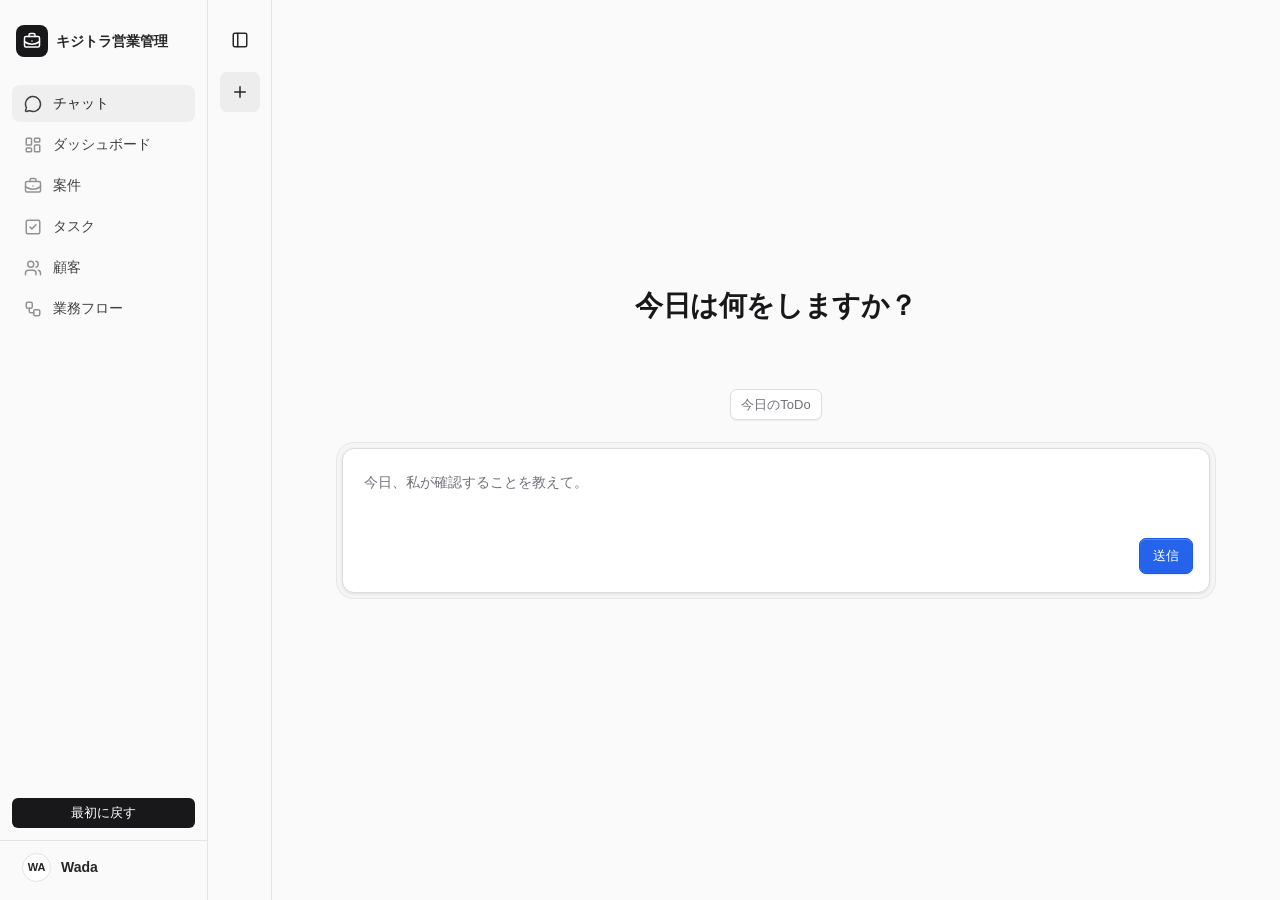
==== commit aaa43b29: "simplify chat quick actions to daily tasks" ====
--- a/index.html
+++ b/index.html
@@ -25,6 +25,7 @@
 .home-shell.history-closed{grid-template-columns:64px minmax(0,1fr)}.history-pane.expanded,.history-pane.collapsed{padding-left:12px;padding-right:12px}.history-toggle,.history-pane.collapsed .history-row[data-action="new-chat"]{width:40px;height:40px;margin-left:0;margin-right:0;padding:10px;display:flex;align-items:center;justify-content:center}.history-pane.expanded .history-row[data-action="new-chat"]{height:40px;padding:10px;justify-content:flex-start;gap:8px}.context-ai #context-form{margin:16px;width:calc(100% - 32px);padding:12px;background:white;border:1px solid var(--line);border-radius:10px;box-shadow:0 1px 2px #18181b08}.context-ai #context-input{border:0;background:transparent;box-shadow:none;padding:0;min-height:70px;width:100%}.context-ai #context-form .actions{justify-content:flex-end;margin-top:8px}.context-ai #context-form:focus-within{outline:2px solid #93b4f7;outline-offset:2px}
 .table-wrap{max-width:100%;overflow-x:auto}.table-wrap table{min-width:560px}.table-wrap td:first-child{min-width:180px;white-space:normal;overflow-wrap:anywhere}.table-wrap .assignee{white-space:nowrap}.record-layout>section>:first-child,.record-grid>section>:first-child{margin-top:0}.record-layout .properties{margin-top:0}.workbench-content>h2.section-gap{margin-bottom:12px}.workbench-content>h2{margin-bottom:12px}.related-items{display:flex;flex-wrap:wrap;gap:8px;align-items:flex-start}.related-chip{display:inline-flex;align-items:center;gap:7px;max-width:100%;padding:6px 10px;border:1px solid #e4e4e7;border-radius:6px;background:#f4f4f5;color:#3f3f46;font-size:13px;line-height:1.5;text-decoration:none;vertical-align:middle}.related-chip span{overflow-wrap:anywhere}.related-chip .icon{width:15px;height:15px;color:#71717a}.related-chip:hover{background:#eaeaec;color:#27272a}.related-chip:focus-visible{outline:2px solid #2563eb;outline-offset:2px}
 .task-metadata .properties{display:grid;grid-template-columns:repeat(3,minmax(0,1fr));gap:16px}.task-metadata .properties>div{min-width:0}.task-metadata dd{min-height:38px;display:flex;align-items:center;margin-top:8px}.task-metadata select{height:38px;max-width:150px;width:100%}.task-metadata .due-label{display:inline-flex;align-items:center}@media(max-width:700px){.task-metadata .properties{grid-template-columns:repeat(2,minmax(0,1fr))}}
+.activity-toolbar .tabs.activity-segments{flex-wrap:nowrap;overflow-x:auto;white-space:nowrap;min-width:0}.activity-segments button{flex-shrink:0}.activity-toolbar>.btn,.activity-toolbar>.add-menu{flex-shrink:0}.morning-brief{display:grid;gap:12px;margin-top:20px}.morning-brief h3:not(:first-child){margin-top:8px}.brief-task-group{margin-top:24px}.brief-task-group>p{margin-top:4px}.brief-task-group .todo-chat-card{margin-top:16px}
 </style></head><body><div class="demo"><div class="app"><aside class="sidebar"><div class="brand"><span class="mark"><svg aria-hidden="true" class="icon" xmlns="http://www.w3.org/2000/svg" width="24" height="24" viewBox="0 0 24 24" fill="none" stroke="currentColor" stroke-width="2" stroke-linecap="round" stroke-linejoin="round" > <path d="M12 12h.01" /> <path d="M16 6V4a2 2 0 0 0-2-2h-4a2 2 0 0 0-2 2v2" /> <path d="M22 13a18.15 18.15 0 0 1-20 0" /> <rect width="20" height="14" x="2" y="6" rx="2" /> </svg></span>キジトラ営業管理</div><nav class="nav" id="nav" aria-label="メインメニュー"></nav><div class="sidebar-footer"><button class="btn small" id="complete-demo" data-action="finish-run" hidden>デモ：処理を完了</button></div><button class="btn small reset-button" id="reset-demo">最初に戻す</button><div class="profile"><span class="avatar">WA</span><div><b>Wada</b></div></div></aside><main class="main" id="main"></main></div></div><div id="status" role="status" aria-live="polite"></div>
 <script>
 const initial={companies:[{id:'c1',name:'青葉製作所',person:'山田 美咲',email:'yamada@aoba.example',industry:'製造業',summary:'受注後の転記作業を減らしたい。営業と製造で案件情報を共有する仕組みを検討中。'},{id:'c2',name:'北辰物流',person:'佐々木 健',email:'sasaki@hokushin.example',industry:'物流',summary:'問い合わせ対応の履歴が担当者ごとに分散。顧客情報と対応履歴の一元化を検討中。'},{id:'c3',name:'光和商事',person:'高橋 優',email:'takahashi@kowa.example',industry:'卸売',summary:'見積書の作成と確認に時間がかかっている。現行業務のヒアリングを予定。'}],deals:[{id:'d1',company:'c1',name:'受注入力アプリ開発',stage:'提案中',amount:1200000,close:'2026-11-30'},{id:'d2',company:'c2',name:'顧客対応ポータル開発',stage:'ヒアリング',amount:800000,close:'2026-12-15'},{id:'d3',company:'c3',name:'見積もり自動作成アプリ開発',stage:'ヒアリング',amount:600000,close:'2026-12-20'}],meetings:[{id:'m1',deal:'d1',name:'導入範囲の確認',date:'2026-10-27 14:00',prepared:true,reviewed:true,brief:'今回決めたいこと\n営業から製造へ渡す情報と、初回導入の対象範囲を合意する。\n\n確認すること\n・現行の受注CSVを共有いただけるか\n・製造部の窓口と、検証への参加者\n・11月中に小さく試す場合の実施日程\n\n前回までの合意\nまずは受注後の転記作業を対象にする。見積作成は次の段階で検討。',notes:''},{id:'m2',deal:'d2',name:'顧客情報の整理ヒアリング',date:'2026-10-28 10:00',prepared:false,reviewed:false,brief:'',notes:''}],activities:[{id:'a1',company:'c1',title:'初回ヒアリング',date:'2026-10-23 14:00',type:'商談記録',body:'営業から製造への受注情報の転記に毎日1時間ほどかかっている。初回導入はこの工程に絞りたい。11月中の検証を希望。次回は現行の受注CSVと、製造部の窓口を確認する。'},{id:'a2',company:'c1',title:'次回打ち合わせのご連絡',date:'2026-10-25 16:20',type:'受信メール',body:'次回は10月27日14時でお願いします。導入判断は11月中を予定しています。現行のCSVは、社内確認後にお送りします。製造部からも参加者を調整します。'},{id:'a3',company:'c2',title:'顧客管理についてのご相談',date:'2026-10-24 11:30',type:'受信メール',body:'対応の履歴を共有できるようにしたいです。現在使っている管理表を次回ご説明します。費用感も知りたいです。'}],mail:{subject:'10/27のお打ち合わせで確認したいこと',body:'山田様\n\nお世話になっております。デモ商事のWadaです。\n明日14時のお打ち合わせでは、受注業務の対象範囲と11月の検証日程を確認できればと思います。\n\n可能でしたら、現行の受注CSVと製造部のご担当者についてご共有いただけますと幸いです。\n\nよろしくお願いいたします。',status:'draft'},proposal:{field:'受注予定日',before:'2026-12-31',after:'2026-11-30',status:'pending'},tasks:[{id:'t1',title:'青葉製作所への事前確認メールを送付',kind:'メール送信の確認',company:'c1',due:'10/26',status:'open',route:'meeting/m1/mail'},{id:'t2',title:'受注予定日の更新',kind:'データ更新の確認',company:'c1',due:'10/26',status:'open',route:'deal/d1'},{id:'t3',title:'北辰物流の予算感を確認',kind:'情報の確認',company:'c2',due:'10/26',status:'open',route:'task/t3'},{id:'t4',title:'光和商事へヒアリング日程を連絡',kind:'自分のタスク',company:'c3',due:'10/27',status:'open',route:'task/t4'},{id:'t5',title:'青葉製作所の商談準備',kind:'準備資料の確認',company:'c1',due:'10/27',status:'done',route:'meeting/m1/brief'}],flow:{name:'商談準備',target:'自分が担当する翌日の商談',trigger:'毎営業日 06:00',context:'顧客情報・案件・直近3件の活動履歴',policy:'review',enabled:true},run:{id:'r1',status:'running',step:2,meeting:'m2',policy:'review'}};
@@ -56,7 +57,7 @@
 
 initial.tasks.forEach(t=>{t.executionMode='human';t.needsHuman=t.status!=='done'});
 initial.tasks.find(t=>t.id==='t1').executionMode='collaborative';initial.tasks.find(t=>t.id==='t1').description='10月27日14時の打ち合わせに向けて、現行の受注CSVの共有可否と製造部の参加者を山田さんへ確認する。保存済みのメール案を参考に、普段使っている連絡手段で対応する。';initial.tasks.find(t=>t.id==='t2').executionMode='collaborative';initial.tasks.find(t=>t.id==='t5').executionMode='ai';
-Object.assign(initial.tasks.find(t=>t.id==='t50'),{title:'北辰物流の商談準備',kind:'商談準備',company:'c2',dealId:'d2',owner:'Wada',executionMode:'human',status:'open',needsHuman:false,route:'meeting/m2/brief',meetingId:'m2',parentExecution:'r1'});
+Object.assign(initial.tasks.find(t=>t.id==='t50'),{title:'北辰物流の商談準備',kind:'商談準備',company:'c2',dealId:'d2',owner:'Wada',executionMode:'human',status:'open',needsHuman:false,route:'meeting/m2/brief',meetingId:'m2',parentExecution:'r1',description:'北辰物流との打ち合わせに向けて、顧客情報とこれまでの相談内容を整理する。',reason:'費用感の相談を踏まえ、確認事項を準備する。'});
 initial.meetings.forEach(m=>{m.phase=m.id==='m1'?'mail-review':m.id==='m2'?'not-started':'not-started';m.executionId=m.id==='m2'?'r1':'exec-'+m.id;m.revision=1});
 const workflowTemplates=[{id:'f1',name:'商談準備',output:'資料'},{id:'f2',name:'フォローアップ',output:'メール下書き'},{id:'f3',name:'提案資料作成',output:'資料'}];let workflowSelection=null,workflowPickerTask=null,manualFlow=null;
 initial.workflowRuns={};initial.workflowDefinitions=Object.fromEntries(workflowTemplates.map(f=>[f.id,{name:f.name,version:1,context:'顧客情報・案件・活動記録',instruction:f.id==='f1'?'商談で確認することと過去の合意を整理':f.id==='f2'?'検討状況を確認するメール案を作成':'案件の目的とこれまでの相談内容を整理',review:'担当者が確認'}]));
@@ -115,10 +116,10 @@
 function recordEditButton(type,id){return `<button class="icon-edit" data-action="edit-record:${type}/${id}" aria-label="${{task:'タスク',customer:'顧客',meeting:'ミーティング',activity:'活動'}[type]}を編集" title="編集">${icon('pencil')}</button>`}
 function recordEditFields(type){return type==='task'?[['title','タスク名'],['owner','担当','owner'],['due','期日'],['description','対応内容','textarea']]:type==='customer'?[['name','会社名'],['person','窓口'],['email','メール','email'],['industry','業種'],['owner','担当','owner']]:type==='meeting'?[['name','ミーティング名'],['date','日時'],['owner','担当','owner'],['participants','参加者'],['agenda','議題','textarea']]:[['title','タイトル'],['date','日時'],['body','内容','textarea']]}
 function recordEditor(type,id){const r=editableRecord(type,id);return heading((r.title||r.name)+'を編集')+card('基本情報',`<form id="record-edit-form" data-record="${type}/${id}" class="pad">${recordEditFields(type).map(([key,label,kind])=>`<div class="field"><label for="record-${key}">${label}</label>${kind==='textarea'?`<textarea id="record-${key}">${e(r[key]||'')}</textarea>`:kind==='owner'?`<select id="record-${key}">${['Wada','Ikeda','Sato','Tanaka','Kobayashi'].map(owner=>`<option ${r[key]===owner?'selected':''}>${owner}</option>`).join('')}</select>`:`<input id="record-${key}" ${key==='title'||key==='name'?'required':''} type="${kind==='email'?'email':'text'}" value="${e(r[key]||'')}">`}</div>`).join('')}<div class="actions">${btn('キャンセル','cancel-record-edit')}<button class="btn primary" type="submit">保存</button></div></form>`)}
-function customerPage(id){if(recordEdit==='customer/'+id)return recordEditor('customer',id);const c=company(id),ds=db.deals.filter(d=>d.company===id),acts=db.activities.filter(a=>a.company===id).sort((a,b)=>b.date.localeCompare(a.date));return crumb('顧客','customers',c.name)+heading(c.name,'',recordEditButton('customer',id))+props([['窓口',e(c.person)],['メール',e(c.email)],['業種',e(c.industry)],['担当',assignee(c.owner||'Wada')]])+card('案件一覧',`<div class="table-wrap"><table><thead><tr><th>案件名</th><th>ステージ</th><th>担当</th><th>受注予定日</th></tr></thead><tbody>${ds.map(d=>`<tr><td>${link(d.name,'deal/'+d.id)}</td><td>${badge(d.stage)}</td><td>${assignee(d.owner)}</td><td>${dueLabel(d.close)}</td></tr>`).join('')||'<tr><td colspan="4">案件はありません</td></tr>'}</tbody></table></div>`)+`<h2 class="section-gap">活動履歴</h2>`+acts.map(a=>`<article class="activity-card record-clickable" role="link" tabindex="0" data-record-go="activity/${a.id}"><header><div class="row">${assignee(a.actor||(a.type==='受信メール'?c.person:'Wada'))}<span class="small muted">${e(a.date)}</span></div>${badge(a.type)}<h3>${e(a.title)}</h3></header><div class="pad"><div class="small muted">${a.dealId?e(deal(a.dealId).name):'顧客に関する活動'}</div><p>${e(a.body.slice(0,160))}${a.body.length>160?'…':''}</p></div></article>`).join('')||'<p>活動はありません</p>'}
+function customerPage(id){if(recordEdit==='customer/'+id)return recordEditor('customer',id);const c=company(id),ds=db.deals.filter(d=>d.company===id),acts=db.activities.filter(a=>a.company===id).sort((a,b)=>b.date.localeCompare(a.date));return crumb('顧客','customers',c.name)+heading(c.name,'',recordEditButton('customer',id))+props([['窓口',e(c.person)],['メール',e(c.email)],['業種',e(c.industry)],['担当',assignee(c.owner||'Wada')]])+card('案件一覧',`<div class="table-wrap"><table><thead><tr><th>案件名</th><th>ステージ</th><th>担当</th><th>受注予定日</th></tr></thead><tbody>${ds.map(d=>`<tr><td>${link(d.name,'deal/'+d.id)}</td><td>${badge(d.stage)}</td><td>${assignee(d.owner)}</td><td>${dueLabel(d.close)}</td></tr>`).join('')||'<tr><td colspan="4">案件はありません</td></tr>'}</tbody></table></div>`)+`<h2 class="section-gap">活動履歴</h2>`+renderActivityEntries(acts.map(activityEntry).concat(ds.flatMap(d=>recordMeetingEntries(d.id))),true)}
 function dealPage(id,tab='activities'){const d=deal(id),c=company(d.company),p=db.proposal;const actions=[['email','メール'],['call','コール'],['meeting','ミーティング'],['memo','メモ'],['document','資料']];const prop=editing?`<form id="deal-properties" data-deal="${id}"><div class="field"><label for="prop-name">案件名</label><input id="prop-name" required value="${e(d.name)}"></div><div class="field"><label for="prop-stage">ステージ</label><select id="prop-stage">${['ヒアリング','提案中','受注'].map(x=>`<option ${x===d.stage?'selected':''}>${x}</option>`).join('')}</select></div><div class="field"><label for="prop-amount">案件金額（円）</label><input id="prop-amount" type="number" min="0" required value="${d.amount}"></div><div class="field"><label for="prop-close">受注予定日</label><input id="prop-close" type="date" required value="${d.close}"></div><div class="actions">${btn('戻る','cancel-edit')}<button class="btn primary" type="submit">保存</button></div></form>`:`<dl class="record-props"><dt>ステージ</dt><dd>${badge(d.stage)}</dd><dt>案件金額</dt><dd>${yen(d.amount)}</dd><dt>受注予定日</dt><dd>${e(d.close)}</dd><dt>担当</dt><dd>${assignee(d.owner||'Wada')}</dd></dl>`;const proposal='';let content;if(tab==='tasks'){activityKind='タスク';content=dealTimeline(d)}else if(tab==='workflow')content=workflowChooser(d);else if(tab==='update')content=proposalAction(d);else if(tab==='task'||actions.some(([a])=>a===tab))content=composeForm(d,tab);else if(tab==='overview')content=card('未完了のタスク',db.tasks.filter(t=>t.dealId===d.id&&t.status!=='done').map(t=>`<div class="listline row between"><span>${e(t.title)}</span><button class="btn primary" data-action="open-task:${t.id}">対応する</button></div>`).join('')||'<div class="pad muted">未完了のタスクはありません</div>')+dealOverview(d);else content=dealTimeline(d);return (contextTask(id)?businessCrumb(d,contextTask(id).title,taskDestination(contextTask(id)),tab==='update'):crumb('案件','deals',d.name))+heading(contextTask(id)?.title||d.name)+`<div class="record-grid"><aside class="record-summary">${card('案件情報',`<div class="pad">${prop}</div>`,editing?'':'<button class="btn small icon-edit" data-action="edit" aria-label="案件情報を編集"><svg aria-hidden="true" class="icon" xmlns="http://www.w3.org/2000/svg" width="24" height="24" viewBox="0 0 24 24" fill="none" stroke="currentColor" stroke-width="2" stroke-linecap="round" stroke-linejoin="round" > <path d="M21.174 6.812a1 1 0 0 0-3.986-3.987L3.842 16.174a2 2 0 0 0-.5.83l-1.321 4.352a.5.5 0 0 0 .623.622l4.353-1.32a2 2 0 0 0 .83-.497z" /> <path d="m15 5 4 4" /> </svg></button>')}${card('顧客',`<div class="listline">${link(c.name,'customer/'+c.id)}</div>`)}${card('担当窓口',`<div class="listline"><b>${e(c.person)}</b><div class="small muted email-address">${e(c.email)}</div></div>`)}</aside><section class="record-main"><div class="tabs record-top-tabs"><button class="${tab==='overview'?'active':''}" data-go="deal/${id}/overview">概要</button><button class="${tab!=='overview'?'active':''}" data-go="deal/${id}/activities">活動</button></div>${content}</section></div>`}
 
-function dealTimeline(d){const meetings=db.meetings.filter(m=>m.deal===d.id&&!m.completedAt&&m.date>='2026-10-26'),tasks=db.tasks.filter(t=>t.dealId===d.id&&t.status!=='done');const actions=tasks.length?`<section class="next-action-region"><h2>次のアクション</h2><div class="next-action-items">${tasks.map(t=>`<div class="listline row between next-task-card"><div><b>${e(t.id==='t50'?'商談準備':t.title)}</b><div class="small muted">${assignee(t.owner||'Wada')} · ${dueLabel(t.due)}</div></div><button class="btn primary" data-action="open-task:${t.id}">対応する</button></div>`).join('')}</div></section>`:'';const scheduled=card('打ち合わせ予定',meetings.map(m=>`<div class="listline row between">${link(m.name,'meeting/'+m.id+'/brief')}<span class="small muted">${m.date}</span></div>`).join('')||'<div class="pad muted">予定はありません</div>');const history=db.activities.filter(a=>a.dealId===d.id);if(activityKind==='タスク')return `<h2>活動履歴</h2>${activityTools()}`+card('タスク',db.tasks.filter(t=>t.dealId===d.id&&(!activityQuery||t.title.includes(activityQuery))).map(t=>`<button class="task-in-deal" data-action="open-task:${t.id}"><span>${e(t.title)}</span>${badge(t.status==='done'?'Done':t.status==='running'?'Doing':'ToDo')}</button>`).join('')||'<div class="pad muted">タスクはありません</div>');return actions+`<h2>活動履歴</h2>${activityTools()}`+renderActivityEntries(history.map(a=>({to:'activity/'+a.id,at:a.date,title:a.title,kind:a.type,actor:a.actor||(a.type==='受信メール'?company(a.company).person:'Wada'),body:`<div class="small muted">${e(a.type)}</div><p class="prose">${e(a.body)}</p><div class="actions">${link('内容を見る',a.meeting?'meeting/'+a.meeting+'/brief':'activity/'+a.id)}</div>`})).concat(recordTaskEntries(d.id),recordMeetingEntries(d.id)))+scheduled}
+function dealTimeline(d){const meetings=db.meetings.filter(m=>m.deal===d.id&&!m.completedAt&&m.date>='2026-10-26'),tasks=db.tasks.filter(t=>t.dealId===d.id&&t.status!=='done');const actions=tasks.length?`<section class="next-action-region"><h2>次のアクション</h2><div class="next-action-items">${tasks.map(t=>`<div class="listline row between next-task-card"><div><b>${e(t.id==='t50'?'商談準備':t.title)}</b><div class="small muted">${assignee(t.owner||'Wada')} · ${dueLabel(t.due)}</div></div><button class="btn primary" data-action="open-task:${t.id}">対応する</button></div>`).join('')}</div></section>`:'';const history=db.activities.filter(a=>a.dealId===d.id);if(activityKind==='タスク')return `<h2>活動履歴</h2>${activityTools()}`+card('タスク',db.tasks.filter(t=>t.dealId===d.id&&(!activityQuery||t.title.includes(activityQuery))).map(t=>`<button class="task-in-deal" data-action="open-task:${t.id}"><span>${e(t.title)}</span>${badge(t.status==='done'?'Done':t.status==='running'?'Doing':'ToDo')}</button>`).join('')||'<div class="pad muted">タスクはありません</div>');return actions+`<h2>活動履歴</h2>${activityTools()}`+renderActivityEntries(history.map(a=>({to:'activity/'+a.id,at:a.date,title:a.title,kind:a.type,actor:a.actor||(a.type==='受信メール'?company(a.company).person:'Wada'),body:`<div class="small muted">${e(a.type)}</div><p class="prose">${e(a.body)}</p><div class="actions">${relatedItem(a.title,'activity/'+a.id,a.type)}</div>`})).concat(recordTaskEntries(d.id),recordMeetingEntries(d.id)))}
 
 function proposalAction(d){const p=db.proposal;return card('受注予定日の変更を確認',`<div class="pad"><p>顧客のメールをもとにした変更案です。</p><div class="diff"><div><small>現在</small>${e(d.close)}</div><span>→</span><div><small>変更案</small>${p.after}</div></div>${sources(['a2'])}${p.status==='pending'?`<div class="actions">${btn('採用しない','reject-update')}${btn('更新する','accept-update',true)}</div>`:badge(p.status==='accepted'?'更新済み':'不採用')}</div>`)}
 function composeForm(d,type){const names={memo:'メモを残す',email:'メールを書く',call:'コールを記録',document:'資料を登録',task:'タスクを作る',meeting:'ミーティングを登録'};return card(names[type],`<form id="compose-form" data-deal="${d.id}" data-kind="${type}" class="pad">${type==='email'?`<div class="small muted" style="margin-bottom:18px">宛先：${e(company(d.company).person)} &lt;${e(company(d.company).email)}&gt;</div>`:''}<div class="field"><label for="compose-title">${type==='email'?'件名':'タイトル'}</label><input id="compose-title" required></div>${['memo','email','call','document'].includes(type)?`<div class="field"><label for="compose-body">内容</label><textarea id="compose-body" ${type==='call'?'':'required'}></textarea></div>`:''}${type==='document'?'<div class="field"><label for="compose-url">資料URL</label><input id="compose-url" type="url" placeholder="https://example.com/document"></div>':''}${['task','meeting'].includes(type)?`<div class="field"><label for="compose-date">${type==='task'?'期限':'日時'}</label><input id="compose-date" type="${type==='task'?'date':'datetime-local'}" required value="${type==='task'?'2026-10-27':'2026-10-27T14:00'}"></div>`:''}<div class="actions"><button class="btn" type="button" data-go="deal/${d.id}/activities">キャンセル</button><button class="btn primary" type="submit">${type==='email'?'下書きを保存':'保存'}</button></div></form>`)}
@@ -126,16 +127,18 @@
 
 function recordTaskEntries(dealId){return db.tasks.filter(t=>t.dealId===dealId&&t.status==='done'&&t.completedAt).map(t=>({at:t.completedAt,title:t.title,kind:'タスク',status:'完了',actor:t.owner||'Wada',to:taskDestination(t),body:`<p class="small">${e(t.note||'対応を完了しました。')}</p>`}))}
 
-function recordMeetingEntries(dealId){return db.meetings.filter(m=>m.deal===dealId&&m.completedAt).map(m=>({at:m.completedAt,title:m.name,kind:'ミーティング',actor:m.owner||deal(dealId).owner,body:`<div class="small muted">ミーティング実施</div><div class="actions">${link('ミーティングを開く','meeting/'+m.id+'/brief')}</div>`}))}
-function activityTools(){const d=route.startsWith('deal/')?route.split('/')[1]:null,types=[['メール','email'],['コール','call'],['ミーティング','meeting'],['メモ','memo'],['資料','document'],['タスク','task']],selected=types.find(([label])=>label===activityKind);return `<div class="activity-toolbar"><div class="tabs activity-segments">${['すべて',...types.map(x=>x[0])].map((label,i)=>`<button data-action="activity-kind:${i===0?'all':label}" class="${activityKind===(i===0?'all':label)?'active':''}">${label}</button>`).join('')}</div>${d?selected?`<button class="btn small" data-go="deal/${d}/${selected[1]}"><svg aria-hidden="true" class="icon" xmlns="http://www.w3.org/2000/svg" width="24" height="24" viewBox="0 0 24 24" fill="none" stroke="currentColor" stroke-width="2" stroke-linecap="round" stroke-linejoin="round" > <path d="M5 12h14" /> <path d="M12 5v14" /> </svg> ${selected[0]}を追加</button>`:`<details class="add-menu"><summary class="btn small"><svg aria-hidden="true" class="icon" xmlns="http://www.w3.org/2000/svg" width="24" height="24" viewBox="0 0 24 24" fill="none" stroke="currentColor" stroke-width="2" stroke-linecap="round" stroke-linejoin="round" > <path d="M5 12h14" /> <path d="M12 5v14" /> </svg> 追加</summary><div>${types.map(([label,key])=>`<button data-go="deal/${d}/${key}">${label}</button>`).join('')}</div></details>`:''}</div>`}
+function recordMeetingEntries(dealId){return db.meetings.filter(m=>m.deal===dealId&&!db.activities.some(a=>a.meeting===m.id&&a.type==='商談記録')).map(m=>({to:'meeting/'+m.id+'/brief',at:m.completedAt||m.date,title:m.name,kind:'ミーティング',status:m.completedAt?'実施済み':'予定',actor:m.owner||deal(dealId).owner,body:`<div class="small muted">${e(company(deal(dealId).company).name)} · ${e(deal(dealId).name)}</div><p>${e(m.agenda||m.name)}</p>`}))}
+function activityEntry(a){return {to:'activity/'+a.id,at:a.date,title:a.title,kind:a.type,actor:a.actor||(a.type==='受信メール'?company(a.company).person:'Wada'),body:`<div class="small muted">${a.dealId?e(deal(a.dealId).name):'顧客に関する活動'}</div><p class="prose">${e(a.body)}</p>`}}
+function activityTools(){const d=route.startsWith('deal/')?route.split('/')[1]:null,all=[['メール','email'],['コール','call'],['ミーティング','meeting'],['メモ','memo'],['資料','document'],['タスク','task']],types=activityKind==='コミュニケーション'?all.slice(0,3):activityKind==='メモ'?all.slice(3,5):all;return `<div class="activity-toolbar"><div class="tabs activity-segments">${['すべて','コミュニケーション','メモ','タスク'].map((label,i)=>`<button data-action="activity-kind:${i===0?'all':label}" class="${activityKind===(i===0?'all':label)?'active':''}">${label}</button>`).join('')}</div>${d?activityKind==='タスク'?`<button class="btn small" data-go="deal/${d}/task">${icon('plus')} タスクを追加</button>`:`<details class="add-menu"><summary class="btn small">${icon('plus')} 追加</summary><div>${types.map(([label,key])=>`<button data-go="deal/${d}/${key}">${label}</button>`).join('')}</div></details>`:''}</div>`}
+function activityGroup(x){const type=activityCategory(x);return ['メール','コール','ミーティング'].includes(type)?'コミュニケーション':type==='タスク'?'タスク':'メモ'}
 function activityCategory(x){if(['タスク','ミーティング','メモ','資料','コール'].includes(x.kind))return x.kind;const text=(x.kind||'')+' '+x.title;if(text.includes('メール'))return 'メール';if(text.includes('資料'))return '資料';if(text.includes('タスク'))return 'タスク';if(text.includes('コール')||text.includes('電話'))return 'コール';if(text.includes('商談')||text.includes('ミーティング')||text.includes('ヒアリング'))return 'ミーティング';return 'メモ'}
 
 function activityMatches(text){return (!activityQuery||text.toLowerCase().includes(activityQuery.toLowerCase()))&&(activityKind==='all'||text.includes(activityKind))}
-function renderActivityEntries(entries){let day='';return entries.filter(x=>(!activityQuery||(x.title+' '+(x.search||x.body.replace(/<[^>]*>/g,''))).toLowerCase().includes(activityQuery.toLowerCase()))&&(activityKind==='all'||activityCategory(x)===activityKind)).sort((a,b)=>b.at.localeCompare(a.at)).map(x=>{const date=x.at.slice(0,10),group=day!==date?`<h3 class="activity-date">${e(date)}</h3>`:'';day=date;const match=x.body.match(/data-go="([^"]+)"/),to=x.to||match?.[1],body=x.body.replace(/<div class="actions">[\s\S]*?<\/div>/g,'').replace(/<button[^>]*data-go="[^"]+"[^>]*>[\s\S]*?<\/button>/g,'');return group+`<article class="activity-card ${to?'record-clickable':''}" ${to?`role="link" tabindex="0" data-record-go="${to}"`:''}><header><div class="row">${assignee(x.actor)}<span class="muted small">${e(x.at.slice(11))}</span></div>${x.status?badge(x.status):badge(x.kind||activityCategory(x))}<h3>${e(x.title)}</h3></header><div class="pad">${body}</div></article>`}).join('')||'<div class="card pad muted">該当する活動はありません</div>'}
-function meetingPage(id,tab){if(recordEdit==='meeting/'+id)return recordEditor('meeting',id);const m=meeting(id);if(!m)return heading('ミーティングが見つかりません');const d=deal(m.deal),c=company(d.company);if(tab==='mail'){const mail=db.mails[id];return businessCrumb(d,'保存済みのメール案','meeting/'+id+'/mail')+heading('保存済みのメール案')+`<div class="record-layout"><aside>${recordSummary(d)}</aside><section>${mail?card(mail.subject,`<div class="pad prose">${e(mail.body)}</div>`):card('メール案','<div class="pad muted">メール案はまだありません</div>')}${mailHistory(d.id)}</section></div>`}if(!['action','document','mail'].includes(tab)){return businessCrumb(d,m.name,'meeting/'+id+'/brief')+heading(m.name,'',recordEditButton('meeting',id))+`<div class="record-layout"><aside>${recordSummary(d)}</aside><section>${props([['日時',m.date],['担当',assignee(m.owner||d.owner)],['参加者',e(m.participants||'未登録')],['状態',badge(m.completedAt?'実施済み':'予定')]])}${card('議題',`<div class="pad prose">${e(m.agenda||m.name)}</div>`)}${nextAction(m)}${card('ミーティング記録',editing?`<form id="meeting-note-form" data-meeting="${id}" class="pad"><div class="field"><label for="meeting-notes">記録</label><textarea id="meeting-notes">${e(m.notes||'')}</textarea></div><div class="field"><label for="next-task">次の対応</label><input id="next-task"></div><button class="btn primary" type="submit">記録を保存</button></form>`:`<div class="pad prose">${e(m.notes||'記録はまだありません')}</div>`,editing?'':'<button class="btn small" data-action="edit">記録を追加・編集</button>')}</section></div>`}const summary=card('基本情報',`<dl class="record-props pad"><dt>日時</dt><dd>${e(m.date)}</dd><dt>担当</dt><dd>${assignee(m.owner||d.owner)}</dd><dt>顧客</dt><dd>${link(c.name,'customer/'+c.id)}</dd><dt>案件</dt><dd>${link(d.name,'deal/'+d.id)}</dd><dt>状態</dt><dd>${badge(phaseLabel(m.phase))}</dd></dl>`);const workTitle=m.phase==='mail-review'||m.phase==='complete'?'事前確認メール':'商談準備';const action=card(workTitle,`<div class="pad">${['brief-review','prepared'].includes(m.phase)?briefArtifact(m):m.phase==='mail-review'?mailArtifact(m):['preparing','drafting'].includes(m.phase)?`<div class="notice"><b>${e(company(d.company).name)}の${m.phase==='preparing'?'商談準備資料':'事前確認メール'}を作成中</b><p class="small muted section-gap">対象：${e(m.name)}。この案件の顧客情報と活動記録を参照しています。</p></div>${btn('デモ：作成を完了','lifecycle-tick:'+id,true)}`:m.phase==='complete'?mailArtifact(m):`<p><b>${e(c.name)} / ${e(d.name)}</b>の商談に向けて、確認事項と準備資料を作成します。</p><dl class="record-props section-gap"><dt>対象の商談</dt><dd>${e(m.name)} · ${e(m.date)}</dd><dt>参照する情報</dt><dd>この案件の顧客情報・過去の活動記録</dd><dt>作成後</dt><dd>同じ商談に資料を保存し、内容の確認へ進みます。</dd></dl><div class="actions">${btn('この商談の準備資料を作成','start-preparation:'+m.id,true)}</div>`}</div>`);return businessCrumb(d,tab==='action'?workTitle:m.name,'meeting/'+id+'/brief',tab==='action'||tab==='document')+heading(contextTask(d.id)?.title||(tab==='action'?workTitle+' / '+c.name:m.name),tab==='action'?d.name+' · '+m.name:'')+`<div class="record-layout"><aside>${recordSummary(d)}</aside><section>${props([['日時',m.date],['担当',assignee(m.owner||d.owner)],['状態',badge(phaseLabel(m.phase))]])}${tab==='document'?card('準備資料',`<div class="pad">${briefArtifact(m)}</div>`):tab==='action'?action:nextAction(m)}<h2>活動履歴</h2>${activityTools()}${meetingCards(m,tab==='action')}${tab==='action'?'':card('商談記録',`<form id="meeting-note-form" data-meeting="${id}" class="pad"><div class="field"><label for="meeting-notes">決まったこと・確認したこと</label><textarea id="meeting-notes">${e(m.notes)}</textarea></div><div class="field"><label for="next-task">次の対応</label><input id="next-task" placeholder="次のタスク"></div><div class="actions"><button class="btn" type="submit">記録を保存</button></div></form>`)}</section></div>`}
-
-function artifactPreview(m,kind){const mail=db.mails[m.id],title=kind==='mail'?(mail?.subject||'メール案'):'商談準備資料',body=kind==='mail'?(mail?.body||''):m.brief;return `<b>${e(title)}</b><p class="activity-preview">${e(body.slice(0,150))}${body.length>150?'…':''}</p><button class="link" data-go="meeting/${m.id}/${kind==='mail'?'action':'document'}">${kind==='mail'?'メールを確認':'資料を確認'}</button>`}
-function meetingCards(m,readOnly=false){const c=company(deal(m.deal).company),mail=db.mails[m.id];let entries=db.activities.filter(a=>a.dealId===m.deal&&!a.meeting&&a.type!=='活動記録').map(a=>({at:a.date,title:a.title,kind:a.type,actor:a.type==='受信メール'?c.person:(a.actor||'Wada'),body:`<div class="small muted">${e(a.type)}</div><p class="prose" style="margin-top:8px">${e(a.body)}</p><div class="actions">${link('詳細を開く','activity/'+a.id)}</div>`}));const events=m.events||[];let hasBrief=false,hasMail=false;for(const ev of events){let content=ev.body?`<p>${e(ev.body)}</p>`:'';if(ev.id.includes('-prepared')){hasBrief=true;content=ev.id.includes('-'+m.revision+'-')?(artifactPreview(m,'brief')):`<div class="prose">${e(ev.artifact||'資料を保存しました。')}</div>`}if(ev.id.includes('-drafted')){hasMail=true;content=artifactPreview(m,'mail')}entries.push({to:'activity/'+ev.id,at:ev.at||'2026-10-26 09:00',title:ev.title,actor:ev.actor,body:content})}if(m.prepared&&!hasBrief)entries.push({at:'2026-10-26 06:00',title:'準備資料を作成',actor:'AI',body:artifactPreview(m,'brief')});if(mail&&!hasMail)entries.push({at:'2026-10-26 06:05',title:'メール下書きを作成',actor:'AI',body:artifactPreview(m,'mail')});return renderActivityEntries(entries.concat(recordTaskEntries(m.deal)))}
+function renderActivityEntries(entries,unfiltered=false){let day='';return entries.filter(x=>unfiltered||(!activityQuery||(x.title+' '+(x.search||x.body.replace(/<[^>]*>/g,''))).toLowerCase().includes(activityQuery.toLowerCase()))&&(activityKind==='all'||activityGroup(x)===activityKind)).sort((a,b)=>b.at.replace('T',' ').localeCompare(a.at.replace('T',' '))).map(x=>{const date=x.at.slice(0,10),group=day!==date?`<h3 class="activity-date">${e(date)}</h3>`:'';day=date;const match=x.body.match(/data-go="([^"]+)"/),to=x.to||match?.[1],body=x.body.replace(/<div class="actions">[\s\S]*?<\/div>/g,'').replace(/<button[^>]*data-go="[^"]+"[^>]*>[\s\S]*?<\/button>/g,'');return group+`<article class="activity-card ${to?'record-clickable':''}" ${to?`role="link" tabindex="0" data-record-go="${to}"`:''}><header><div class="row">${assignee(x.actor)}<span class="muted small">${e(x.at.slice(11))}</span></div>${x.status?badge(x.status):badge(x.kind||activityCategory(x))}<h3>${e(x.title)}</h3></header><div class="pad">${body}</div></article>`}).join('')||'<div class="card pad muted">該当する活動はありません</div>'}
+function meetingPage(id,tab){if(recordEdit==='meeting/'+id)return recordEditor('meeting',id);const m=meeting(id);if(!m)return heading('ミーティングが見つかりません');const d=deal(m.deal),c=company(d.company);if(tab==='mail'){const mail=db.mails[id];return businessCrumb(d,mail?.subject||'メール案','meeting/'+id+'/mail')+heading(mail?.subject||'メール案')+`<div class="record-layout"><aside>${recordSummary(d)}</aside><section>${mail?card(mail.subject,`<div class="pad prose">${e(mail.body)}</div>`):card('メール案','<div class="pad muted">メール案はまだありません</div>')}${mailHistory(d.id)}</section></div>`}if(!['action','document','mail'].includes(tab)){return businessCrumb(d,m.name,'meeting/'+id+'/brief')+heading(m.name,'',recordEditButton('meeting',id))+`<div class="record-layout"><aside>${recordSummary(d)}</aside><section>${props([['日時',m.date],['担当',assignee(m.owner||d.owner)],['参加者',e(m.participants||'未登録')],['状態',badge(m.completedAt?'実施済み':'予定')]])}${card('議題',`<div class="pad prose">${e(m.agenda||m.name)}</div>`)}${nextAction(m)}${card('ミーティング記録',editing?`<form id="meeting-note-form" data-meeting="${id}" class="pad"><div class="field"><label for="meeting-notes">記録</label><textarea id="meeting-notes">${e(m.notes||'')}</textarea></div><div class="field"><label for="next-task">次の対応</label><input id="next-task"></div><button class="btn primary" type="submit">記録を保存</button></form>`:`<div class="pad prose">${e(m.notes||'記録はまだありません')}</div>`,editing?'':'<button class="btn small" data-action="edit">記録を追加・編集</button>')}</section></div>`}const summary=card('基本情報',`<dl class="record-props pad"><dt>日時</dt><dd>${e(m.date)}</dd><dt>担当</dt><dd>${assignee(m.owner||d.owner)}</dd><dt>顧客</dt><dd>${link(c.name,'customer/'+c.id)}</dd><dt>案件</dt><dd>${link(d.name,'deal/'+d.id)}</dd><dt>状態</dt><dd>${badge(phaseLabel(m.phase))}</dd></dl>`);const workTitle=m.phase==='mail-review'||m.phase==='complete'?'事前確認メール':'商談準備';const action=card(workTitle,`<div class="pad">${['brief-review','prepared'].includes(m.phase)?briefArtifact(m):m.phase==='mail-review'?mailArtifact(m):['preparing','drafting'].includes(m.phase)?`<div class="notice"><b>${e(company(d.company).name)}の${m.phase==='preparing'?'商談準備資料':'事前確認メール'}を作成中</b><p class="small muted section-gap">対象：${e(m.name)}。この案件の顧客情報と活動記録を参照しています。</p></div>${btn('デモ：作成を完了','lifecycle-tick:'+id,true)}`:m.phase==='complete'?mailArtifact(m):`<p><b>${e(c.name)} / ${e(d.name)}</b>の商談に向けて、確認事項と準備資料を作成します。</p><dl class="record-props section-gap"><dt>対象の商談</dt><dd>${e(m.name)} · ${e(m.date)}</dd><dt>参照する情報</dt><dd>この案件の顧客情報・過去の活動記録</dd><dt>作成後</dt><dd>同じ商談に資料を保存し、内容の確認へ進みます。</dd></dl><div class="actions">${btn('この商談の準備資料を作成','start-preparation:'+m.id,true)}</div>`}</div>`);return businessCrumb(d,tab==='action'?workTitle:m.name,'meeting/'+id+'/brief',tab==='action'||tab==='document')+heading(contextTask(d.id)?.title||(tab==='action'?workTitle+' / '+c.name:m.name),tab==='action'?d.name+' · '+m.name:'')+`<div class="record-layout"><aside>${recordSummary(d)}</aside><section>${props([['日時',m.date],['担当',assignee(m.owner||d.owner)],['状態',badge(phaseLabel(m.phase))]])}${tab==='document'?card('準備資料',`<div class="pad">${briefArtifact(m)}</div>`):tab==='action'?action:nextAction(m)}<h2>活動履歴</h2>${activityTools()}${meetingCards(m,tab==='action')}${tab==='action'?'':card('商談記録',`<form id="meeting-note-form" data-meeting="${id}" class="pad"><div class="field"><label for="meeting-notes">決まったこと・確認したこと</label><textarea id="meeting-notes">${e(m.notes)}</textarea></div><div class="field"><label for="next-task">次の対応</label><input id="next-task" placeholder="次のタスク"></div><div class="actions"><button class="btn" type="submit">記録を保存</button></div></form>`)}</section></div>`}
+
+function artifactPreview(m,kind){const mail=db.mails[m.id],title=kind==='mail'?(mail?.subject||'メール案'):'商談準備資料',body=kind==='mail'?(mail?.body||''):m.brief;return `<b>${e(title)}</b><p class="activity-preview">${e(body.slice(0,150))}${body.length>150?'…':''}</p><button class="link" data-go="meeting/${m.id}/${kind==='mail'?'action':'document'}">${e(title)}</button>`}
+function meetingCards(m,readOnly=false){const c=company(deal(m.deal).company),mail=db.mails[m.id];let entries=db.activities.filter(a=>a.dealId===m.deal&&!a.meeting&&a.type!=='活動記録').map(a=>({at:a.date,title:a.title,kind:a.type,actor:a.type==='受信メール'?c.person:(a.actor||'Wada'),body:`<div class="small muted">${e(a.type)}</div><p class="prose" style="margin-top:8px">${e(a.body)}</p><div class="actions">${relatedItem(a.title,'activity/'+a.id,a.type)}</div>`}));const events=m.events||[];let hasBrief=false,hasMail=false;for(const ev of events){let content=ev.body?`<p>${e(ev.body)}</p>`:'';if(ev.id.includes('-prepared')){hasBrief=true;content=ev.id.includes('-'+m.revision+'-')?(artifactPreview(m,'brief')):`<div class="prose">${e(ev.artifact||'資料を保存しました。')}</div>`}if(ev.id.includes('-drafted')){hasMail=true;content=artifactPreview(m,'mail')}entries.push({to:'activity/'+ev.id,at:ev.at||'2026-10-26 09:00',title:ev.title,actor:ev.actor,body:content})}if(m.prepared&&!hasBrief)entries.push({at:'2026-10-26 06:00',title:'準備資料を作成',actor:'AI',body:artifactPreview(m,'brief')});if(mail&&!hasMail)entries.push({at:'2026-10-26 06:05',title:'メール下書きを作成',actor:'AI',body:artifactPreview(m,'mail')});return renderActivityEntries(entries.concat(recordTaskEntries(m.deal)))}
 function briefArtifact(m){const review=['brief-review','prepared'].includes(m.phase);return `${badge(m.reviewed?'確認済み':'確認待ち',m.reviewed?'green':'amber')}<div class="section-gap">${editing?`<textarea id="brief-edit" style="min-height:280px">${e(m.brief)}</textarea><div class="actions">${btn('キャンセル','cancel-edit')}${btn('資料を保存','save-brief:'+m.id,true)}</div>`:`<div class="prose">${e(m.brief)}</div>${sources(m.sourceIds||[])}<div class="actions">${btn('編集する','edit')}</div>`}</div>${review?`<div class="artifact-actions"><div class="field"><label for="revision-request">修正してほしいこと</label><textarea id="revision-request" style="min-height:90px" placeholder="例：予算の確認を追加して"></textarea></div><div class="row">${btn('AIに修正を依頼','request-revision:'+m.id)}${btn('確認して次へ','approve-brief:'+m.id,true)}</div></div>`:''}`}
 function mailArtifact(m){const mail=db.mails[m.id];if(!mail)return '';const c=company(deal(m.deal).company);return `${badge(mail.status==='sent'?'送信済み':'下書き',mail.status==='sent'?'green':'')}<p class="small muted" style="margin:12px 0">宛先：${e(c.person)} &lt;${e(c.email)}&gt;</p>${(mail.status==='sent'||mail.reviewReady)?`<h3>${e(mail.subject)}</h3><div class="prose section-gap">${e(mail.body)}</div>`:`<div class="mail-fields"><div class="field"><label class="small" for="meeting-mail-title">件名</label><input id="meeting-mail-title" value="${e(mail.subject)}"></div><div class="field"><label class="small" for="meeting-mail-body">本文</label><textarea id="meeting-mail-body">${e(mail.body)}</textarea></div></div>`}<div class="mail-evidence">${sources(mail.sourceIds||[])}</div>${mail.status==='draft'?`<div class="actions">${mail.reviewReady?`${btn('編集に戻る','lifecycle-edit-mail:'+m.id)}${btn('送信する（デモ）','lifecycle-send:'+m.id,true)}`:`${btn('下書きを保存','lifecycle-save-mail:'+m.id)}${m.phase==='mail-review'?btn('送信内容を確認','lifecycle-review-mail:'+m.id,true):''}`}</div>`:''}`}
 function phaseLabel(p){return ({'not-started':'未着手',prepared:'資料保存済み',preparing:'準備資料を作成中','brief-review':'資料の確認待ち',drafting:'メール案を作成中','mail-review':'送信の確認待ち',complete:'完了'})[p]||'未着手'}
@@ -144,7 +147,7 @@
 
 function activityPage(id){if(recordEdit==='activity/'+id)return recordEditor('activity',id);const a=db.activities.find(a=>a.id===id);if(!a)return heading('活動が見つかりません');const c=company(a.company),d=a.dealId?deal(a.dealId):null;const draft=a.type==='メール下書き';return (d?businessCrumb(d,a.title,'activity/'+id):crumb(c.name,'customer/'+c.id,a.title))+heading(a.title,'',canEditActivity(a)?recordEditButton('activity',id):'')+`<div class="record-layout"><aside>${d?recordSummary(d):card('顧客',`<div class="pad">${link(c.name,'customer/'+c.id)}</div>`)}</aside><section>`+props([['日時',a.date],['種類',a.type],['担当',assignee(a.actor||d?.owner||'Wada')],...(a.type==='コール'?[['相手',e(a.person||c.person)]]:[])])+`${card(a.type,a.type==='コール'&&editing?`<form id="call-record-form" data-activity="${id}" class="pad"><div class="field"><label for="call-record-body">記録</label><textarea id="call-record-body">${e(a.body||'')}</textarea></div><div class="actions">${btn('キャンセル','cancel-edit')}<button class="btn primary" type="submit">記録を保存</button></div></form>`:draft?`<form id="draft-form" data-activity="${id}" class="pad"><div class="small muted" style="margin-bottom:18px">宛先：${e(c.email)}</div><div class="field"><label for="draft-title">件名</label><input id="draft-title" required ${a.reviewReady?'readonly':''} value="${e(a.title)}"></div><div class="field"><label for="draft-body">本文</label><textarea id="draft-body" required ${a.reviewReady?'readonly':''}>${e(a.body)}</textarea></div><div class="actions"><button class="btn" type="submit" name="mode" value="save">下書きを保存</button>${a.reviewReady?'<button class="btn" type="submit" name="mode" value="edit">編集に戻る</button><button class="btn primary" type="submit" name="mode" value="send">送信する（デモ）</button>':'<button class="btn primary" type="submit" name="mode" value="review">送信内容を確認</button>'}</div></form>`:`<div class="pad">${a.meeting?`<div class="small muted" style="margin-bottom:18px">関連する打ち合わせ：${relatedItem(meeting(a.meeting).name,'meeting/'+a.meeting+'/mail','打ち合わせ')}</div>`:''}<div class="prose">${e(a.body||'記録はまだありません')}</div>${a.documentUrl&&/^https?:\/\//.test(a.documentUrl)?`<p class="section-gap"><a class="related-chip" href="${e(a.documentUrl)}" target="_blank" rel="noopener noreferrer">${icon('file-text')} ${e(a.title)}</a></p>`:''}${sources(a.sourceIds||[])}${a.taskId&&db.tasks.some(t=>t.id===a.taskId)?`<div class="actions"><button class="btn primary" data-action="open-task:${a.taskId}">${db.tasks.find(t=>t.id===a.taskId).status==='done'?'完了したタスクを開く':'確認・対応するタスクを開く'}</button></div>`:''}${a.workflowKey?`<div class="actions">${db.tasks.find(t=>t.workflowKey===a.workflowKey)?.status==='done'?badge('確認済み','green'):btn('内容を確認済みにする','approve-workflow:'+db.workflowRuns[a.workflowKey].task,true)}</div>`:''}</div>`,a.type==='コール'&&!editing?'<button class="btn small" data-action="edit">記録を追加・編集</button>':'')}${a.type.includes('メール')&&d?mailHistory(d.id,a.id):''}</section></div>`}
 function taskMeeting(t){return t.meetingId?meeting(t.meetingId):t.route.startsWith('meeting/')?meeting(t.route.split('/')[1]):null}
-function legacyTaskWork(t){if(workflowPickerTask===t.id)return workflowChooser(deal(t.dealId),'f1',t);const m=taskMeeting(t);if(m){let content;if(['not-started',undefined].includes(m.phase))content=`<p>${e(company(t.company).name)}の${e(m.name)}に向けて準備資料を作成し、内容を確認します。</p><div class="actions">${btn('AIで準備資料を作成','start-preparation:'+m.id,true)}</div>`;else if(['preparing','drafting'].includes(m.phase))content=`<p>${m.phase==='preparing'?'準備資料':'メール下書き'}を作成しています。</p><div class="actions">${btn('デモ：処理を完了','lifecycle-tick:'+m.id,true)}</div>`;else if((t.kind.includes('準備')&&t.id!=='t50')||['brief-review','prepared'].includes(m.phase))content=briefArtifact(m);else content=mailArtifact(m);return card((t.kind.includes('準備')&&t.id!=='t50')?'準備資料':['mail-review','complete','drafting'].includes(m.phase)?'メールを作成':'準備資料',`<div class="pad">${content}</div>`)+(['mail-review','complete'].includes(m.phase)?mailHistory(m.deal,'sent-'+m.id):'')}if(t.workflowKey){const run=db.workflowRuns[t.workflowKey],a=db.activities.find(a=>a.id===run.activity);return card(a.type==='メール下書き'?'メールを作成':'資料',`<div class="pad"><h3>${e(a.title)}</h3><div class="prose section-gap">${e(a.body)}</div>${sources(a.sourceIds||[])}<div class="actions">${a.type==='メール下書き'?`<button class="btn primary" data-go="activity/${a.id}">メールを編集・送信</button>`:t.status==='done'?badge('確認済み','green'):btn('内容を確認済みにする','approve-workflow:'+t.id,true)}</div></div>`)}return card('対応内容',`<div class="pad"><p>${e(t.description||t.title)}</p><h3 class="section-gap">背景</h3><p class="section-gap">${e(t.reason||'案件の次の対応として登録されたタスクです。')}</p></div>`)+card('対応結果',`<div class="pad"><div class="field"><label for="task-note">記録</label><textarea id="task-note">${e(t.note||'')}</textarea></div><div class="actions">${btn('記録を保存','save-task:'+t.id)}${t.status!=='done'?btn('完了にする','complete-task:'+t.id,true):''}</div></div>`)}
+function legacyTaskWork(t){if(workflowPickerTask===t.id)return workflowChooser(deal(t.dealId),'f1',t);const m=taskMeeting(t);if(m){let content;if(['not-started',undefined].includes(m.phase))content=`<p>${e(company(t.company).name)}の${e(m.name)}に向けて準備資料を作成し、内容を確認します。</p><div class="actions">${btn('AIで準備資料を作成','start-preparation:'+m.id,true)}</div>`;else if(['preparing','drafting'].includes(m.phase))content=`<p>${m.phase==='preparing'?'準備資料':'メール下書き'}を作成しています。</p><div class="actions">${btn('デモ：処理を完了','lifecycle-tick:'+m.id,true)}</div>`;else if((t.kind.includes('準備')&&t.id!=='t50')||['brief-review','prepared'].includes(m.phase))content=briefArtifact(m);else content=mailArtifact(m);return card((t.kind.includes('準備')&&t.id!=='t50')?'準備資料':['mail-review','complete','drafting'].includes(m.phase)?'メールを作成':'準備資料',`<div class="pad">${content}</div>`)+(['mail-review','complete'].includes(m.phase)?mailHistory(m.deal,'sent-'+m.id):'')}if(t.workflowKey){const run=db.workflowRuns[t.workflowKey],a=db.activities.find(a=>a.id===run.activity);return card(a.type==='メール下書き'?'メールを作成':'資料',`<div class="pad"><h3>${e(a.title)}</h3><div class="prose section-gap">${e(a.body)}</div>${sources(a.sourceIds||[])}<div class="actions">${a.type==='メール下書き'?`<button class="btn primary" data-go="activity/${a.id}">${e(a.title)}</button>`:t.status==='done'?badge('確認済み','green'):btn('内容を確認済みにする','approve-workflow:'+t.id,true)}</div></div>`)}return card('対応内容',`<div class="pad"><p>${e(t.description||t.title)}</p><h3 class="section-gap">背景</h3><p class="section-gap">${e(t.reason||'案件の次の対応として登録されたタスクです。')}</p></div>`)+card('対応結果',`<div class="pad"><div class="field"><label for="task-note">記録</label><textarea id="task-note">${e(t.note||'')}</textarea></div><div class="actions">${btn('記録を保存','save-task:'+t.id)}${t.status!=='done'?btn('完了にする','complete-task:'+t.id,true):''}</div></div>`)}
 function taskRelatedHistory(t){const m=taskMeeting(t),a=t.workflowKey?db.activities.find(a=>a.id===db.workflowRuns[t.workflowKey]?.activity):null;const references=[...(m?.prepared?[{label:'商談準備資料 — '+m.name,to:'meeting/'+m.id+'/document',type:'資料'}]:[]),...(m&&db.mails[m.id]?[{label:db.mails[m.id].subject,to:'meeting/'+m.id+'/mail',type:'メール'}]:[]),...(a?[{label:a.title,to:'activity/'+a.id,type:a.type}]:[])];return references.length?card('関連する活動履歴',`<div class="pad related-items">${references.map(r=>relatedItem(r.label,r.to,r.type)).join('')}</div>`):''}
 function taskWork(t){if(workflowPickerTask===t.id)return workflowChooser(deal(t.dealId),'f1',t);const m=taskMeeting(t);return card('対応内容',`<div class="pad"><p>${e(t.description||t.title)}</p>${t.reason?`<p class="small muted section-gap">${e(t.reason)}</p>`:''}</div>`)+card('対応記録',`<div class="pad"><label class="visually-hidden" for="task-note">任意の記録</label><textarea id="task-note" placeholder="必要なことがあれば記録">${e(t.note||'')}</textarea><div class="actions">${btn('記録を保存','save-task:'+t.id)}</div></div>`)+(m&&!m.prepared?`<details class="card pad"><summary>準備資料の作成補助</summary><div class="section-gap">${legacyTaskWork(t)}</div></details>`:'')}
 function recurringTargets(){const cutoff='2026-08-26';return db.companies.map(c=>{const last=db.activities.filter(a=>a.company===c.id&&['受信メール','送信メール','商談記録','コール'].includes(a.type)).sort((a,b)=>b.date.localeCompare(a.date))[0];return {c,last,task:db.tasks.find(t=>t.recurringKey==='r-followup:'+c.id&&t.status!=='done')}}).filter(x=>x.last&&x.last.date.slice(0,10)<=cutoff)}
@@ -161,7 +164,7 @@
 function flowPage(id='f1'){if(id==='f4')return recurringPage();if(manualFlow?.flow===id)return manualFlowPage(id);const f=db.workflowDefinitions[id];return crumb('業務フロー','flows',f.name)+heading(f.name,'手動実行・資料作成の補助',btn('実行する','manual-start:'+id,true))+`<div class="workflow-grid"><section>${card('手順',`<div class="flow">${[['タスクと関連案件を取得','実行するタスクから対象を特定'],['参照情報を取得',f.context],['成果物を作成',f.instruction],['担当者に引き渡す',f.review]].map(([title,detail],i)=>`${i?'<div class="connector"></div>':''}<div class="node"><b>${title}</b><p class="small muted">${e(detail)}</p></div>`).join('')}</div>`)}</section><section>${card('業務フローを編集',`<form id="definition-form" data-flow="${id}" class="pad"><div class="field"><label>参照情報</label><p>${e(f.context)}</p></div><div class="field"><label for="definition-instruction">AIへの指示</label><textarea id="definition-instruction">${e(f.instruction)}</textarea></div><div class="field"><label>確認方法</label><p>担当者が成果物を確認</p></div><div class="actions"><button class="btn primary" type="submit">変更を保存</button></div></form>`)}</section></div>`}
 
 function legacyFlowPage(){const f=db.flow;return crumb('業務フロー','flows',f.name)+heading(f.name,'',`<div class="row">${badge(f.enabled?'有効':'停止中',f.enabled?'green':'')}${btn(f.enabled?'一時停止':'再開','toggle-flow')}</div>`)+`<div class="workflow-grid"><div>${card('手順',`<div class="flow">${[['対象の商談を取得',f.target],['顧客・案件・活動履歴を取得',f.context],['準備資料とメール下書きを作成','参照した活動を成果物に紐づける'],['担当者へ引き渡す',f.policy==='review'?'確認タスクを作成':'準備資料を保存']].map(([t,s],i)=>`${i?'<div class="connector"></div>':''}<div class="node"><b>${t}</b><div class="small muted">${e(s)}</div></div>`).join('')}</div>`)}${card('実行履歴',`<div class="listline row between">${link('北辰物流の商談準備','run/r1')}${badge(db.run.status==='running'?'進行中':db.run.status==='done'?'完了':'停止',db.run.status==='running'?'blue':'')}</div>`)}</div><div>${card('自動実行の設定',`<form id="flow-form" class="pad"><div class="field"><label for="flow-target">対象</label><select id="flow-target"><option ${f.target.includes('翌日')?'selected':''}>自分が担当する翌日の商談</option><option ${f.target.includes('当日')?'selected':''}>自分が担当する当日の商談</option></select></div><div class="field"><label for="flow-trigger">実行するタイミング</label><select id="flow-trigger"><option ${f.trigger.includes('06')?'selected':''}>毎営業日 06:00</option><option ${f.trigger.includes('18')?'selected':''}>毎営業日 18:00</option></select></div><div class="field"><label for="flow-policy">成果物の確認</label><select id="flow-policy"><option value="review" ${f.policy==='review'?'selected':''}>確認タスクを作成する</option><option value="save" ${f.policy==='save'?'selected':''}>資料保存のみ</option></select></div><div class="field"><label>実行を許可する操作</label><div class="small"><svg aria-hidden="true" class="icon" xmlns="http://www.w3.org/2000/svg" width="24" height="24" viewBox="0 0 24 24" fill="none" stroke="currentColor" stroke-width="2" stroke-linecap="round" stroke-linejoin="round" > <path d="M20 6 9 17l-5-5" /> </svg> 顧客・案件・活動の参照<br><svg aria-hidden="true" class="icon" xmlns="http://www.w3.org/2000/svg" width="24" height="24" viewBox="0 0 24 24" fill="none" stroke="currentColor" stroke-width="2" stroke-linecap="round" stroke-linejoin="round" > <path d="M20 6 9 17l-5-5" /> </svg> 商談への資料保存<br><svg aria-hidden="true" class="icon" xmlns="http://www.w3.org/2000/svg" width="24" height="24" viewBox="0 0 24 24" fill="none" stroke="currentColor" stroke-width="2" stroke-linecap="round" stroke-linejoin="round" > <path d="M20 6 9 17l-5-5" /> </svg> メール下書きの作成</div></div><div class="actions"><button class="btn primary" type="submit">設定を保存</button></div></form>`)}<button class="btn" data-action="sample-run" ${f.enabled?'':'disabled'}>サンプル商談で試す</button></div></div>`}
-function runPage(){const r=db.run,m=meeting(r.meeting),c=company(deal(m.deal).company);return crumb('タスク','tasks',c.name+'の商談準備')+heading(c.name+'の商談準備','',badge(r.status==='running'?'進行中':r.status==='done'?'完了':'停止',r.status==='running'?'blue':r.status==='done'?'green':''))+props([['対象の商談',link(m.name,'meeting/'+m.id+'/brief')],['業務フロー',link('商談準備','flow/f1')],['実行方法','自動実行'],['担当','Wada']])+card('進捗',`<ol class="steps">${['対象の商談を取得','顧客・案件・活動履歴を取得','準備資料を作成','成果物を保存'].map((s,i)=>`<li><span class="task-symbol">${i<r.step?icon('check'):i+1}</span><span>${s}</span>${r.status==='running'&&i===r.step?badge('処理中','blue'):''}</li>`).join('')}</ol>`)+`<div class="row">${r.status==='running'?btn('実行を停止','stop-run'):''}${r.status==='done'?`<button class="btn primary" data-go="meeting/${m.id}/brief">準備資料を開く</button>`:''}</div>`}
+function runPage(){const r=db.run,m=meeting(r.meeting),c=company(deal(m.deal).company);return crumb('タスク','tasks',c.name+'の商談準備')+heading(c.name+'の商談準備','',badge(r.status==='running'?'進行中':r.status==='done'?'完了':'停止',r.status==='running'?'blue':r.status==='done'?'green':''))+props([['対象の商談',link(m.name,'meeting/'+m.id+'/brief')],['業務フロー',link('商談準備','flow/f1')],['実行方法','自動実行'],['担当','Wada']])+card('進捗',`<ol class="steps">${['対象の商談を取得','顧客・案件・活動履歴を取得','準備資料を作成','成果物を保存'].map((s,i)=>`<li><span class="task-symbol">${i<r.step?icon('check'):i+1}</span><span>${s}</span>${r.status==='running'&&i===r.step?badge('処理中','blue'):''}</li>`).join('')}</ol>`)+`<div class="row">${r.status==='running'?btn('実行を停止','stop-run'):''}${r.status==='done'?`<button class="btn primary" data-go="meeting/${m.id}/brief">${e('商談準備資料 — '+m.name)}</button>`:''}</div>`}
 function render(){const [page,id,tab]=route.split('/');$('#complete-demo').hidden=!(page==='run'&&db.run.status==='running');const active=({metric:'dashboard',customer:'customers',deal:'deals',meeting:'deals',activity:db.activities.find(a=>a.id===id)?.dealId?'deals':'customers',task:'tasks',run:'tasks',flow:'flows'})[page]||page;$('#nav').innerHTML=[['dashboard','ダッシュボード'],['deals','案件'],['tasks','タスク'],['customers','顧客'],['flows','業務フロー']].map(([k,v])=>`<button data-go="${k}" class="${active===k?'active':''}" ${active===k?'aria-current="page"':''}>${icon(k)}${v}</button>`).join('');$('#main').innerHTML=page==='not-found'?heading('データが見つかりません','一覧から対象を選び直してください。'):page==='metric'?metricTable(id,tab):page==='tasks'?tasksPage():page==='dashboard'?dashboard():['customers','deals','meetings'].includes(page)?listPage(page):page==='customer'?customerPage(id):page==='deal'?dealPage(id,tab):page==='meeting'?meetingPage(id,tab):page==='activity'?activityPage(id):page==='task'?taskPage(id):page==='flows'?flowsPage():page==='flow'?flowPage(id):runPage()}
 function complete(id){const t=db.tasks.find(t=>t.id===id);if(t){t.status='done';t.completedAt||='2026-10-26 10:30';}Object.values(db.workflowRuns||{}).filter(r=>r.task===id).forEach(r=>r.status='done')}
 function prepare(id){const m=meeting(id);const definition=m.taskRun?db.workflowRuns[m.taskRun]?.definitionSnapshot:null;m.prepared=true;m.sourceIds=db.activities.filter(a=>a.dealId===m.deal&&['商談記録','受信メール','送信メール','メモ'].includes(a.type)).sort((a,b)=>b.date.localeCompare(a.date)).slice(0,3).map(a=>a.id);if(!db.mails[id])db.mails[id]={subject:'次回のお打ち合わせについて',body:company(deal(m.deal).company).person+'様\n\nお世話になっております。デモ商事のWadaです。\n次回は現在の管理表、対応履歴の共有方法とご予算の目安をお伺いできればと思います。\n\nよろしくお願いいたします。',status:'draft',sourceIds:[...m.sourceIds]};m.brief=id==='m1'?initial.meetings[0].brief:'今回の打ち合わせ\n'+m.name+'\n\n案件\n'+deal(m.deal).name+'\n\n確認すること\n・対象の業務と現状の進め方\n・導入時期と予算感\n\nこれまでの記録\n'+m.sourceIds.map(aid=>db.activities.find(a=>a.id===aid).body).join('\n\n');if(definition)m.brief+='\n\n今回の作成指示\n'+definition.instruction;}
@@ -173,11 +176,12 @@
 
 let historyExpanded=false;
 let chatState={messages:[],prompt:'今日、私が確認することを教えて。'};let chatThreads=[{id:'thread-1',title:'新しいチャット',date:'2026-10-26',state:chatState},...pastChats()],activeThread='thread-1',homeView='chat',threadSequence=1;
-const dailyPrompts=['今日のToDoを教えて。','昨夜から今朝の更新を教えて。','今日の商談準備を確認したい。','確認待ちの仕事を教えて。'];
-const chatPrompts=['今日、私が確認することを教えて。','青葉製作所のメール案を見せて。','導入時期と意思決定の予定を確認したい。','確認した結果を教えて。','案件データを表で見せて。','商談準備を進めたい。'];
+const dailyPrompts=['今日のToDoを教えて。'];
+const chatPrompts=['今日のToDoを教えて。','青葉製作所のメール案を見せて。','導入時期と意思決定の予定を確認したい。','確認した結果を教えて。','案件データを表で見せて。','商談準備を進めたい。'];
 function chatResponse(text){const q=text.replace(/[\s。？！?!]/g,'');let type='unsupported';if(q.includes('今日のToDo'))type='daily-todo';else if(q.includes('昨夜'))type='overnight';else if(q.includes('今日の商談'))type='today-prep';else if(q.includes('確認待ち'))type='status';else if(q.includes('商談準備'))type='lifecycle';else if(q.includes('表')||q.includes('一覧')||q.includes('データ'))type='table';else if(q.includes('結果')||q.includes('確認済み')||q.includes('進ん'))type='status';else if(q.includes('メール')||q.includes('下書き'))type='mail';else if(q.includes('更新')||q.includes('予定日')||q.includes('意思決定'))type='update';else if(q.includes('確認すること')||q.includes('タスク')||q.includes('今日'))type='tasks';if(!chatState.messages.length)chatThreads.find(t=>t.id===activeThread).title=text.slice(0,40);chatState.messages.push({role:'user',text},{role:'assistant',type,html:chatAnswer(type)});chatState.prompt=type==='tasks'?chatPrompts[1]:type==='mail'?chatPrompts[3]:type==='update'?chatPrompts[3]:type==='status'?chatPrompts[2]:chatPrompts[0];render();}
-function chatAnswer(type){if(type==='daily-todo'){const ts=db.tasks.filter(t=>t.owner==='Wada'&&t.status!=='done'&&(t.due==='10/26'||t.due==='2026-10-26'));return `<p>今日が期日のToDoは${ts.length}件です。</p>${ts.map(t=>`<article class="chat-card todo-chat-card next-action-card"><div><h3>${e(t.title)}</h3><div class="row">${assignee(t.owner)}${dueLabel(t.due)}</div></div><button class="btn primary" data-action="open-task:${t.id}">対応する</button></article>`).join('')}`}if(type==='overnight'){const updates=db.activities.filter(a=>a.date>='2026-10-25 18:00'&&a.date<='2026-10-26 09:59');return `<p>昨夜18時から今朝9時台の活動記録は${updates.length}件です。</p>${updates.map(a=>`<div class="chat-card">${link(a.title,a.meeting?'meeting/'+a.meeting+'/brief':'activity/'+a.id)}<span class="small muted">${e(a.date)}</span></div>`).join('')||'<p>この時間帯に登録された活動記録はありません。</p>'}`}if(type==='today-prep'){const ms=db.meetings.filter(m=>m.date.startsWith('2026-10-26')&&(m.owner||deal(m.deal).owner)==='Wada');return `<p>今日の担当商談は${ms.length}件です。</p>${ms.map(m=>`<div class="chat-card">${link(m.name,'meeting/'+m.id+'/action')}<span>${e(m.date)}</span></div>`).join('')||'<p>本日の商談は登録されていません。次回の商談から準備できます。</p><button class="btn" data-go="meeting/m1/brief">次回の商談を見る</button>'}`}if(type==='lifecycle')return `<p>北辰物流の打ち合わせの準備から進められます。資料の確認後、AIがメール下書きを作り、送信前にもう一度確認します。</p><div class="chat-preview"><h3>${e(meeting('m2').name)}</h3><p>${phaseLabel(meeting('m2').phase)}</p><div class="actions"><button class="btn primary" data-go="meeting/m2/brief">準備を進める</button></div></div>`;if(type==='table')return `<p>案件データは${db.deals.length}件です。先頭20件を表示します。案件名から詳細を開けます。</p><div class="card table-wrap section-gap"><table><thead><tr><th>案件名</th><th>顧客</th><th>ステージ</th><th>受注予定日</th></tr></thead><tbody>${db.deals.slice(0,20).map(d=>`<tr><td>${link(d.name,'deal/'+d.id)}</td><td>${e(company(d.company).name)}</td><td>${badge(d.stage)}</td><td>${dueLabel(d.close)}</td></tr>`).join('')}</tbody></table></div><div class="row"><button class="btn small" data-go="deals">案件のカンバンを見る</button><button class="btn small" data-go="dashboard">集計を見る</button></div>`;if(type==='tasks'){const ts=db.tasks.filter(t=>t.status==='open'&&(!t.owner||t.owner==='Wada'));return `<p>${ts.length?`確認・対応が必要なものは${ts.length}件です。${db.mails.m1.status==='draft'&&db.proposal.status==='pending'?'送信前のメールと導入時期の確認を進められます。':db.mails.m1.status==='draft'?'送信前のメールを確認できます。':db.proposal.status==='pending'?'導入時期の確認タスクがあります。':'次の対応を確認できます。'}`:'未完了のタスクはありません。'}</p><div class="chat-cards">${ts.slice(0,5).map(t=>`<div class="chat-card"><div><span class="small muted">${e(t.kind)} · ${dueLabel(t.due)}</span><h3>${e(t.title)}</h3><div class="small muted">${e(company(t.company).name)}</div></div><button class="btn small" data-go="${taskDestination(t)}">確認する</button></div>`).join('')}</div>${ts.length>5?'<div class="actions"><button class="btn" data-go="tasks">タスクをすべて見る</button></div>':''}`}if(type==='mail'){return `<p>${db.mail.status==='sent'?'青葉製作所へのメールは送信済みです。内容を開けます。':'青葉製作所への事前確認メールです。送信前に内容を確認できます。'}</p><div class="chat-preview"><div class="row between"><b>${e(db.mails.m1.subject)}</b>${badge(db.mails.m1.status==='sent'?'送信済み':'下書き',db.mails.m1.status==='sent'?'green':'')}</div><p class="small muted" style="margin:9px 0">宛先：${e(company('c1').person)}</p><div class="prose">${e(db.mails.m1.body)}</div>${sources(db.mails.m1.sourceIds)}<div class="actions"><button class="btn primary" data-go="meeting/m1/mail">メールを開く</button></div></div>`}if(type==='update'){const t=db.tasks.find(t=>t.id==='t2');return `<p>導入時期と意思決定の予定を確認するタスクです。11月中の導入判断を希望するメールを受信しています。</p>${sources(['a2'])}<button class="chat-card todo-chat-card" data-action="open-task:t2"><h3>${e(t.title)}</h3>${badge(t.status==='done'?'完了':'ToDo')}</button>`}if(type==='status'){const progressed=db.meetings.filter(m=>m.events?.length);const mail=db.mails.m1.status==='sent',p=db.proposal;return `<p>現在の確認状況です。</p><div class="chat-cards"><div class="chat-card"><div><h3>青葉製作所へのメール</h3><span class="small muted">${mail?'送信済み':'下書き・確認待ち'}</span></div><button class="btn small" data-go="meeting/m1/mail">内容を見る</button></div><div class="chat-card"><div><h3>導入時期と意思決定の予定を確認</h3><span class="small muted">${db.tasks.find(t=>t.id==='t2').status==='done'?'完了':'ToDo'}</span></div><button class="btn small" data-go="task/t2">タスクを見る</button></div></div>${progressed.map(m=>`<div class="chat-card section-gap"><div><h3>${e(m.name)}</h3><span class="small muted">${phaseLabel(m.phase)}</span></div><button class="btn small" data-go="meeting/${m.id}/brief">活動を見る</button></div>`).join('')}<p class="small muted" style="margin-top:16px">残りのToDo：${db.tasks.filter(t=>t.status==='open'&&(!t.owner||t.owner==='Wada')).length}件</p>`}return '<p>このシナリオでは、タスクの確認、青葉製作所のメール案、導入時期の確認、確認結果、案件の表表示を試せます。下の候補から選んでください。</p>';}
-function chatPage(){const nav=`<aside class="history-pane ${historyExpanded?'expanded':'collapsed'}"><button class="history-toggle btn small" data-action="toggle-history" aria-expanded="${historyExpanded}" aria-label="${historyExpanded?'チャット履歴を閉じる':'チャット履歴を開く'}" title="${historyExpanded?'チャット履歴を閉じる':'チャット履歴を開く'}"><svg aria-hidden="true" class="icon" xmlns="http://www.w3.org/2000/svg" width="24" height="24" viewBox="0 0 24 24" fill="none" stroke="currentColor" stroke-width="2" stroke-linecap="round" stroke-linejoin="round" > <rect width="18" height="18" x="3" y="3" rx="2" /> <path d="M9 3v18" /> </svg></button><button class="history-row ${!chatState.messages.length?'selected':''}" data-action="new-chat" aria-label="新しいチャット" title="新しいチャット"><svg aria-hidden="true" class="icon" xmlns="http://www.w3.org/2000/svg" width="24" height="24" viewBox="0 0 24 24" fill="none" stroke="currentColor" stroke-width="2" stroke-linecap="round" stroke-linejoin="round" > <path d="M5 12h14" /> <path d="M12 5v14" /> </svg> <span class="new-chat-label">新しいチャット</span></button><div class="history-entries" aria-hidden="${!historyExpanded}" ${historyExpanded?'':'inert'}>${[...new Set(chatThreads.filter(t=>t.state.messages.length).map(t=>t.date||'2026-10-26'))].sort().reverse().map(date=>`<h2>${date.replaceAll('-','/')}</h2>${chatThreads.filter(t=>t.state.messages.length&&(t.date||'2026-10-26')===date).map(t=>`<button class="history-row ${t.id===activeThread?'selected':''}" data-action="open-chat:${t.id}" title="${e(t.title)}">${e(t.title)}</button>`).join('')}`).join('')}</div></aside>`;return `<section class="home-shell ${historyExpanded?'history-open':'history-closed'}">${nav}<div class="chat-stage ${chatState.messages.length?'':'empty'}"><section class="chat-workspace"><header class="chat-heading"><h1>${chatState.messages.length?e(chatThreads.find(t=>t.id===activeThread).title):'今日は何をしますか？'}</h1></header><div class="chat-transcript" aria-live="polite">${chatState.messages.map(m=>m.role==='user'?`<div class="chat-message user"><div>${e(m.text)}</div></div>`:`<div class="chat-message assistant"><div class="chat-speaker">AIアシスタント</div>${m.html}</div>`).join('')}</div><div class="chat-input-area"><div class="chat-suggestions">${dailyPrompts.map((p,i)=>`<button class="btn small" data-chat-prompt="${i}">${['今日のToDo','昨夜から今朝の更新','今日の商談準備','確認待ちの仕事'][i]}</button>`).join('')}</div><form id="chat-form"><label for="chat-input" class="visually-hidden">AIへの依頼</label><textarea id="chat-input" rows="2" placeholder="依頼することを入力">${e(chatState.prompt)}</textarea><div class="chat-send"><button id="chat-send" class="btn primary" type="submit" ${chatState.prompt.trim()?'':'disabled'}>送信</button></div></form></div></section></div></section>`}
+function morningBrief(){const ts=db.tasks.filter(t=>t.owner==='Wada'&&t.status!=='done'&&['10/26','2026-10-26'].includes(t.due)),owned=db.deals.filter(d=>d.owner==='Wada').map(d=>d.id),updates=db.activities.filter(a=>owned.includes(a.dealId)&&a.date>='2026-10-25'&&a.date<'2026-10-27').sort((a,b)=>b.date.localeCompare(a.date)),tomorrow=db.meetings.filter(m=>(m.owner||deal(m.deal).owner)==='Wada'&&!m.completedAt&&m.date.startsWith('2026-10-27'));const priority=t=>tomorrow.some(m=>m.deal===t.dealId)&&/メール|準備/.test(t.title)?'最優先':'次に対応';return `<p>今日が期日のToDoは${ts.length}件です。</p><section class="morning-brief"><h3>昨日から今日の動き</h3>${updates.length?updates.slice(0,3).map(a=>`<p>${e(a.body)}</p>${sources([a.id])}`).join(''):'<p>担当案件に新しく登録された活動記録はありません。</p>'}<h3>今日知っておくこと</h3>${tomorrow.length?tomorrow.map(m=>`<p>明日 ${e(m.date.slice(11))}、${e(company(deal(m.deal).company).name)}との商談が予定されています。</p>${relatedItem(m.name,'meeting/'+m.id+'/brief','ミーティング')}${m.prepared?'<p>準備資料は保存済みです。</p>':''}`).join(''):'<p>明日の担当商談は登録されていません。</p>'}</section>${['最優先','次に対応'].map(level=>{const group=ts.filter(t=>priority(t)===level);return group.length?`<section class="brief-task-group"><h3>${level}</h3><p class="small muted">${level==='最優先'?'明日の商談に向けた連絡・準備です。':'今日が期日の確認事項です。'}</p>${group.map(t=>`<article class="chat-card todo-chat-card next-action-card"><div><h3>${e(t.title)}</h3><div class="row">${assignee(t.owner)}${dueLabel(t.due)}</div></div><button class="btn primary" data-action="open-task:${t.id}">対応する</button></article>`).join('')}</section>`:''}).join('')}${!ts.length?'<p>今日が期日の未完了タスクはありません。</p>':''}`}
+function chatAnswer(type){if(type==='daily-todo')return morningBrief();if(type==='overnight'){const updates=db.activities.filter(a=>a.date>='2026-10-25 18:00'&&a.date<='2026-10-26 09:59');return `<p>昨夜18時から今朝9時台の活動記録は${updates.length}件です。</p>${updates.map(a=>`<div class="chat-card">${relatedItem(a.title,'activity/'+a.id,a.type)}<span class="small muted">${e(a.date)}</span></div>`).join('')||'<p>この時間帯に登録された活動記録はありません。</p>'}`}if(type==='today-prep'){const owned=db.meetings.filter(m=>(m.owner||deal(m.deal).owner)==='Wada'),ms=owned.filter(m=>m.date.startsWith('2026-10-26')),next=owned.filter(m=>m.date>'2026-10-26 23:59'&&!m.completedAt).sort((a,b)=>a.date.localeCompare(b.date))[0];const meetingReference=m=>`<div class="chat-card"><div>${relatedItem(m.name,'meeting/'+m.id+'/brief','ミーティング')}<div class="small muted">${e(company(deal(m.deal).company).name)} · ${e(m.date)}</div></div></div>`;return `<p>今日の担当商談は${ms.length}件です。</p>${ms.length?ms.map(meetingReference).join(''):next?`<p>次回の商談は以下です。</p>${meetingReference(next)}`:'<p>次回の商談予定は登録されていません。</p>'}`}if(type==='lifecycle')return `<p>北辰物流の打ち合わせの準備から進められます。資料の確認後、AIがメール下書きを作り、送信前にもう一度確認します。</p><div class="chat-preview"><h3>${e(meeting('m2').name)}</h3><p>${phaseLabel(meeting('m2').phase)}</p><div class="actions"><button class="btn primary" data-go="meeting/m2/brief">${e(meeting('m2').name)}</button></div></div>`;if(type==='table')return `<p>案件データは${db.deals.length}件です。先頭20件を表示します。案件名から詳細を開けます。</p><div class="card table-wrap section-gap"><table><thead><tr><th>案件名</th><th>顧客</th><th>ステージ</th><th>受注予定日</th></tr></thead><tbody>${db.deals.slice(0,20).map(d=>`<tr><td>${link(d.name,'deal/'+d.id)}</td><td>${e(company(d.company).name)}</td><td>${badge(d.stage)}</td><td>${dueLabel(d.close)}</td></tr>`).join('')}</tbody></table></div><div class="row"><button class="btn small" data-go="deals">案件のカンバンを見る</button><button class="btn small" data-go="dashboard">ダッシュボード</button></div>`;if(type==='tasks'){const ts=db.tasks.filter(t=>t.status==='open'&&(!t.owner||t.owner==='Wada'));return `<p>${ts.length?`確認・対応が必要なものは${ts.length}件です。${db.mails.m1.status==='draft'&&db.proposal.status==='pending'?'送信前のメールと導入時期の確認を進められます。':db.mails.m1.status==='draft'?'送信前のメールを確認できます。':db.proposal.status==='pending'?'導入時期の確認タスクがあります。':'次の対応を確認できます。'}`:'未完了のタスクはありません。'}</p><div class="chat-cards">${ts.slice(0,5).map(t=>`<div class="chat-card"><div><span class="small muted">${e(t.kind)} · ${dueLabel(t.due)}</span><h3>${e(t.title)}</h3><div class="small muted">${e(company(t.company).name)}</div></div><button class="btn small" data-go="${taskDestination(t)}">確認する</button></div>`).join('')}</div>${ts.length>5?'<div class="actions"><button class="btn" data-go="tasks">タスクをすべて見る</button></div>':''}`}if(type==='mail'){return `<p>${db.mail.status==='sent'?'青葉製作所へのメールは送信済みです。内容を開けます。':'青葉製作所への事前確認メールです。送信前に内容を確認できます。'}</p><div class="chat-preview"><div class="row between"><b>${e(db.mails.m1.subject)}</b>${badge(db.mails.m1.status==='sent'?'送信済み':'下書き',db.mails.m1.status==='sent'?'green':'')}</div><p class="small muted" style="margin:9px 0">宛先：${e(company('c1').person)}</p><div class="prose">${e(db.mails.m1.body)}</div>${sources(db.mails.m1.sourceIds)}<div class="actions"><button class="btn primary" data-go="meeting/m1/mail">${e(db.mails.m1.subject)}</button></div></div>`}if(type==='update'){const t=db.tasks.find(t=>t.id==='t2');return `<p>導入時期と意思決定の予定を確認するタスクです。11月中の導入判断を希望するメールを受信しています。</p>${sources(['a2'])}<button class="chat-card todo-chat-card" data-action="open-task:t2"><h3>${e(t.title)}</h3>${badge(t.status==='done'?'完了':'ToDo')}</button>`}if(type==='status'){const progressed=db.meetings.filter(m=>m.events?.length);const mail=db.mails.m1.status==='sent',p=db.proposal;return `<p>現在の確認状況です。</p><div class="chat-cards"><div class="chat-card"><div><h3>青葉製作所へのメール</h3><span class="small muted">${mail?'送信済み':'下書き・確認待ち'}</span></div><button class="btn small" data-go="meeting/m1/mail">${e(db.mails.m1.subject)}</button></div><div class="chat-card"><div><h3>導入時期と意思決定の予定を確認</h3><span class="small muted">${db.tasks.find(t=>t.id==='t2').status==='done'?'完了':'ToDo'}</span></div><button class="btn small" data-go="task/t2">${e(db.tasks.find(t=>t.id==='t2').title)}</button></div></div>${progressed.map(m=>`<div class="chat-card section-gap"><div><h3>${e(m.name)}</h3><span class="small muted">${phaseLabel(m.phase)}</span></div><button class="btn small" data-go="meeting/${m.id}/brief">${e(m.name)}</button></div>`).join('')}<p class="small muted" style="margin-top:16px">残りのToDo：${db.tasks.filter(t=>t.status==='open'&&(!t.owner||t.owner==='Wada')).length}件</p>`}return '<p>このシナリオでは、タスクの確認、青葉製作所のメール案、導入時期の確認、確認結果、案件の表表示を試せます。下の候補から選んでください。</p>';}
+function chatPage(){const nav=`<aside class="history-pane ${historyExpanded?'expanded':'collapsed'}"><button class="history-toggle btn small" data-action="toggle-history" aria-expanded="${historyExpanded}" aria-label="${historyExpanded?'チャット履歴を閉じる':'チャット履歴を開く'}" title="${historyExpanded?'チャット履歴を閉じる':'チャット履歴を開く'}"><svg aria-hidden="true" class="icon" xmlns="http://www.w3.org/2000/svg" width="24" height="24" viewBox="0 0 24 24" fill="none" stroke="currentColor" stroke-width="2" stroke-linecap="round" stroke-linejoin="round" > <rect width="18" height="18" x="3" y="3" rx="2" /> <path d="M9 3v18" /> </svg></button><button class="history-row ${!chatState.messages.length?'selected':''}" data-action="new-chat" aria-label="新しいチャット" title="新しいチャット"><svg aria-hidden="true" class="icon" xmlns="http://www.w3.org/2000/svg" width="24" height="24" viewBox="0 0 24 24" fill="none" stroke="currentColor" stroke-width="2" stroke-linecap="round" stroke-linejoin="round" > <path d="M5 12h14" /> <path d="M12 5v14" /> </svg> <span class="new-chat-label">新しいチャット</span></button><div class="history-entries" aria-hidden="${!historyExpanded}" ${historyExpanded?'':'inert'}>${[...new Set(chatThreads.filter(t=>t.state.messages.length).map(t=>t.date||'2026-10-26'))].sort().reverse().map(date=>`<h2>${date.replaceAll('-','/')}</h2>${chatThreads.filter(t=>t.state.messages.length&&(t.date||'2026-10-26')===date).map(t=>`<button class="history-row ${t.id===activeThread?'selected':''}" data-action="open-chat:${t.id}" title="${e(t.title)}">${e(t.title)}</button>`).join('')}`).join('')}</div></aside>`;return `<section class="home-shell ${historyExpanded?'history-open':'history-closed'}">${nav}<div class="chat-stage ${chatState.messages.length?'':'empty'}"><section class="chat-workspace"><header class="chat-heading"><h1>${chatState.messages.length?e(chatThreads.find(t=>t.id===activeThread).title):'今日は何をしますか？'}</h1></header><div class="chat-transcript" aria-live="polite">${chatState.messages.map(m=>m.role==='user'?`<div class="chat-message user"><div>${e(m.text)}</div></div>`:`<div class="chat-message assistant"><div class="chat-speaker">AIアシスタント</div>${m.html}</div>`).join('')}</div><div class="chat-input-area"><div class="chat-suggestions">${dailyPrompts.map((p,i)=>`<button class="btn small" data-chat-prompt="${i}">今日のToDo</button>`).join('')}</div><form id="chat-form"><label for="chat-input" class="visually-hidden">AIへの依頼</label><textarea id="chat-input" rows="2" placeholder="依頼することを入力">${e(chatState.prompt)}</textarea><div class="chat-send"><button id="chat-send" class="btn primary" type="submit" ${chatState.prompt.trim()?'':'disabled'}>送信</button></div></form></div></section></div></section>`}
 function homeAction(a,id){if(a==='toggle-history'){historyExpanded=!historyExpanded;const shell=document.querySelector('.home-shell'),pane=document.querySelector('.history-pane'),toggle=document.querySelector('.history-toggle'),entries=document.querySelector('.history-entries'),newLabel=document.querySelector('.new-chat-label');if(shell?.classList){shell.classList.toggle('history-open',historyExpanded);shell.classList.toggle('history-closed',!historyExpanded);pane.classList.toggle('expanded',historyExpanded);pane.classList.toggle('collapsed',!historyExpanded);toggle.setAttribute('aria-expanded',String(historyExpanded));toggle.setAttribute('aria-label',historyExpanded?'チャット履歴を閉じる':'チャット履歴を開く');toggle.title=historyExpanded?'チャット履歴を閉じる':'チャット履歴を開く';entries.inert=!historyExpanded;entries.setAttribute('aria-hidden',String(!historyExpanded));}else render();return true}if(!['home-chat','home-history','new-chat','open-chat'].includes(a))return false;route='chat';if(a==='home-history')homeView='history';else{homeView='chat';if(a==='new-chat'){chatThreads=chatThreads.filter(t=>t.state.messages.length);activeThread='thread-'+(++threadSequence);chatState={messages:[],prompt:chatPrompts[0]};chatThreads.push({id:activeThread,title:'新しいチャット',date:'2026-10-26',state:chatState})}else if(a==='open-chat'){const t=chatThreads.find(t=>t.id===id);if(t){activeThread=t.id;chatState=t.state}}}render();return true}
 const renderWorkspace=render;
 render=function(){const saved=route;if(route==='chat')route='tasks';renderWorkspace();route=saved;if(saved==='chat'){$('#nav').innerHTML=$('#nav').innerHTML.replace(' class="active"','').replace(' aria-current="page"','');$('#main').innerHTML=chatPage()}$('#nav').innerHTML=`<button data-go="chat" class="${saved==='chat'?'active':''}" ${saved==='chat'?'aria-current="page"':''}><svg aria-hidden="true" class="icon" xmlns="http://www.w3.org/2000/svg" width="24" height="24" viewBox="0 0 24 24" fill="none" stroke="currentColor" stroke-width="2" stroke-linecap="round" stroke-linejoin="round" > <path d="M2.992 16.342a2 2 0 0 1 .094 1.167l-1.065 3.29a1 1 0 0 0 1.236 1.168l3.413-.998a2 2 0 0 1 1.099.092 10 10 0 1 0-4.777-4.719" /> </svg>チャット</button>`+$('#nav').innerHTML;};
@@ -193,7 +197,7 @@
 function handleLifecycleAction(a,id){if(homeAction(a,id))return true;if(a==='manual-start'){const candidate=db.deals.find(d=>applicableTasks(id,d.id).length)||db.deals[0];manualFlow={flow:id,deal:candidate.id,task:null};render();return true}if(a==='manual-cancel'){manualFlow=null;render();return true}if(a==='manual-reselect'){manualFlow.task=null;render();return true}if(a==='manual-execute'){const state=manualFlow;if(!state||!applicableTasks(state.flow,state.deal).some(t=>t.id===state.task))return true;const tid=state.task;workflowSelection={flow:state.flow,deal:state.deal,task:tid};executeWorkflow();go('task/'+tid);return true}if(a==='recurring-preview'){recurringPreview=true;render();return true}if(a==='recurring-create'){for(const {c,last,task} of recurringTargets()){if(task)continue;const d=db.deals.find(d=>d.company===c.id);if(!d)continue;const id='followup-'+c.id+'-'+(++entitySequence);db.tasks.push({id,title:c.name+'の状況を確認',description:'最後の連絡内容を確認し、現在の検討状況と次の対応を判断する。',company:c.id,dealId:d.id,owner:c.owner||'Wada',kind:'顧客の確認',status:'open',due:'10/26',recurringKey:'r-followup:'+c.id,sourceIds:[last.id],route:'task/'+id})}render();return true}if(a==='task-flow'){workflowPickerTask=id;workflowSelection=null;render();return true}if(a==='workflow-cancel'){workflowPickerTask=null;workflowSelection=null;render();return true}if(a==='workflow-reselect'){workflowSelection=null;render();return true}if(a==='workflow-execute'){executeWorkflow();return true}if(a==='approve-workflow'){complete(id);render();return true}if(a==='open-task'){taskContextId=id;go(taskDestination(db.tasks.find(t=>t.id===id)));return true}if(a==='activity-kind'){if(route.startsWith('deal/')&&route.endsWith('/tasks'))go('deal/'+route.split('/')[1]+'/activities');activityKind=id;render();return true}if(a==='overview-refresh'){delete overviewState[id];render();return true}if(a==='toggle-assistant'){const ctx=contextRecord();contextDrafts[ctx.key]=$('#context-input').value;assistantOpen=!assistantOpen;const box=document.querySelector('.workbench'),panel=document.querySelector('.context-ai'),toggle=document.querySelector('.assistant-panel-toggle');if(box?.classList){box.classList.toggle('dock-open',assistantOpen);box.classList.toggle('dock-closed',!assistantOpen);panel.classList.toggle('dock-visible',assistantOpen);panel.classList.toggle('dock-hidden',!assistantOpen);panel.inert=!assistantOpen;panel.setAttribute('aria-hidden',String(!assistantOpen));toggle.setAttribute('aria-expanded',String(assistantOpen));toggle.setAttribute('aria-label',assistantOpen?'AIアシスタントを閉じる':'AIアシスタントを開く');toggle.title=assistantOpen?'AIアシスタントを閉じる':'AIアシスタントを開く';}else render();return true;}if(a==='customer-sort'){customerSort.dir=customerSort.key===id?-customerSort.dir:1;customerSort.key=id;render();return true}if(a==='task-owner'){needsMyAction=id==='self';render();return true}if(!['start-preparation','request-revision','approve-brief','lifecycle-tick','lifecycle-save-mail','lifecycle-review-mail','lifecycle-edit-mail','lifecycle-send','sample-run','finish-run','stop-run'].includes(a))return false;const m=meeting(['sample-run','finish-run','stop-run'].includes(a)?db.run.meeting:(id||route.split('/')[1]));if(!m)return true;if(a==='sample-run'){m.phase='not-started';route='meeting/'+m.id+'/brief';return handleLifecycleAction('start-preparation',m.id)}if(a==='finish-run'){tickMeeting(m);return true}if(a==='stop-run'){db.run.status='stopped';m.phase='not-started';lifecycleTask(m,'prepare','open');logMeeting(m,'stopped','実行を停止','Wada');render();return true}if(a==='start-preparation'){if(!['not-started',undefined].includes(m.phase))return true;if(route.startsWith('task/')){const t=db.tasks.find(t=>t.id===route.split('/')[1]);if(t){m.taskOwnerId=t.id;m.taskRun='prepare-'+t.id;db.workflowRuns[m.taskRun]={task:t.id,deal:t.dealId,meeting:m.id,flow:'f1',definitionVersion:db.workflowDefinitions.f1.version,definitionSnapshot:structuredClone(db.workflowDefinitions.f1),status:'running'}}}m.phase='preparing';logMeeting(m,'started','商談準備を依頼','Wada');lifecycleTask(m,'prepare','running');if(m.id==='m2'){db.run.status='running';db.run.step=2}}else if(a==='request-revision'){if(!['brief-review','prepared'].includes(m.phase))return true;const request=$('#revision-request').value.trim();if(!request){toast('修正したい内容を入力してください');return true}m.revisionRequest=request;logMeeting(m,'revision-request','資料の修正を依頼','Wada',request);lifecycleTask(m,'review','done');m.revision++;m.phase='preparing';lifecycleTask(m,'prepare','running')}else if(a==='approve-brief'){if(!['brief-review','prepared'].includes(m.phase))return true;m.reviewed=true;m.phase='drafting';lifecycleTask(m,'review','done');lifecycleTask(m,'draft','running');logMeeting(m,'approved','準備資料を確認','Wada')}else if(a==='lifecycle-tick'){tickMeeting(m);return true}else{const mail=db.mails[m.id];if(!mail||mail.status!=='draft')return true;if(a==='lifecycle-edit-mail'){mail.reviewReady=false;render();return true}if(a==='lifecycle-send'&&!mail.reviewReady)return true;if(!mail.reviewReady){mail.subject=$('#meeting-mail-title').value;mail.body=$('#meeting-mail-body').value}if(a==='lifecycle-review-mail'){mail.reviewReady=true;render();return true}if(a==='lifecycle-save-mail')mail.reviewReady=false;if(a==='lifecycle-send'){mail.status='sent';m.phase='complete';if(m.taskRun)db.workflowRuns[m.taskRun].status='done';lifecycleTask(m,'mail-review','done');if(m.id==='m1')complete('t1');const aid='sent-'+m.id;if(!db.activities.some(x=>x.id===aid))db.activities.unshift({id:aid,company:deal(m.deal).company,dealId:m.deal,meeting:m.id,title:mail.subject,date:'2026-10-26 09:30',type:'送信メール',body:mail.body});logMeeting(m,'sent','メールを送信','Wada');toast('デモ内で送信済みにしました')}else toast('下書きを保存しました')}render();return true;}
 function contextRecord(){const [page,id]=route.split('/');let d=null,m=null,t=null;if(page==='deal')d=deal(id);if(page==='meeting'){m=meeting(id);d=m?deal(m.deal):null}if(page==='activity'){const a=db.activities.find(a=>a.id===id);d=a?.dealId?deal(a.dealId):null}if(page==='task'){t=db.tasks.find(t=>t.id===id);d=t?.dealId?deal(t.dealId):null}return {d,m,t,key:t?'task-'+t.id:d?'deal-'+d.id:route,label:t?t.title:d?d.name:page==='customer'?company(id).name:page==='dashboard'?'営業ダッシュボード':'ワークスペース'};}
 const contextChats={};
-function contextAnswer(prompt,ctx){const page=route.split('/')[0],id=route.split('/')[1];if(page==='customer'){const c=company(id),ds=db.deals.filter(d=>d.company===id),ts=db.tasks.filter(t=>t.company===id&&t.status!=='done'),acts=db.activities.filter(a=>a.company===id);return `<p>${e(c.name)}には${ds.length}案件、未完了タスク${ts.length}件、活動${acts.length}件があります。</p>${prompt.includes('タスク')?ts.map(t=>`<p>${link(t.title,taskDestination(t))}</p>`).join(''):prompt.includes('活動')?acts.slice(0,3).map(a=>`<p>${link(a.title,'activity/'+a.id)}</p>`).join(''):ds.map(d=>`<p>${link(d.name,'deal/'+d.id)}</p>`).join('')}`}if(page==='dashboard')return `<p>10月の商談数は${metricRecords('meetings').length}件、受注数は${metricRecords('won').length}件です。目標は商談${db.meetingGoal.count}件・受注${db.wonGoal.count}件・受注金額${yen(db.goal.amount)}です。</p><p>${link('今月の商談一覧','metric/meetings')}</p><p>${link('受注金額の算出条件','metric/amount')}</p>`;if(page==='flows'||page==='flow')return `<p>フローはタスク詳細から実行します。一覧では再利用する業務フローを編集できます。</p>${workflowTemplates.map(f=>`<p>${link(f.name,'flow/'+f.id)}</p>`).join('')}`;if(page==='chat')return `<p>中央の会話では今日のToDo・更新・商談準備を確認できます。この欄では画面の使い方や移動先を案内します。</p><p>${link('案件一覧','deals')}</p><p>${link('タスク一覧','tasks')}</p>`;if(ctx.t){const t=ctx.t,d=ctx.d,records=db.activities.filter(a=>a.dealId===d.id&&!a.workflowKey&&a.type!=='活動記録');if(/過去のメール|商談記録|合意事項|未確認事項|準備に使える|過去の記録|送付前/.test(prompt)){const isMail=prompt.includes('過去のメール'),hits=records.filter(a=>isMail?['受信メール','送信メール'].includes(a.type):prompt.includes('商談記録')?a.type==='商談記録':['商談記録','受信メール','送信メール','メモ','資料'].includes(a.type)).slice(0,3);const intro=prompt.includes('送付前')?'宛先・件名・日時と依頼内容を、次の記録と照らして確認してください。':prompt.includes('未確認')?'次の記録にある依頼事項を確認してください。対応済みかどうかは、この記録だけでは確定できません。':prompt.includes('合意')?'合意・希望の確認に使える記録です。記録にない確定事項は補っていません。':'この案件に紐づく記録です。';return hits.length?`<p>${intro}</p>${hits.map(a=>`<p class="section-gap">${e(a.body)}</p>${sources([a.id])}`).join('')}`:'<p>この案件には、質問に対応する根拠の記録が見つかりませんでした。</p>';}if(prompt.includes('似た')){const similar=db.deals.filter(x=>x.id!==d.id&&company(x.company).industry===company(d.company).industry),hits=db.activities.filter(a=>similar.some(x=>x.id===a.dealId)&&['商談記録','受信メール','送信メール'].includes(a.type)).slice(0,3);return hits.length?`<p>同じ業種の案件にある記録です。今回にも当てはまるか確認してください。</p>${hits.map(a=>`<p class="section-gap">${e(a.body)}</p>${sources([a.id])}`).join('')}`:'<p>同じ業種の別案件に、確認内容の根拠となる記録は見つかりませんでした。</p>'}if(prompt.includes('予算')){const hits=records.filter(a=>/予算|費用|金額/.test(a.body+' '+a.title));return hits.length?`<p>予算・費用について触れた記録です。予算額が確定したとは限りません。</p>${hits.map(a=>`<p class="section-gap">${e(a.body)}</p>${sources([a.id])}`).join('')}`:'<p>この案件に予算を確認した記録は見つかりませんでした。</p>'}return `<p>今回の仕事は「${e(t.title)}」です。</p><p class="section-gap">${e(t.description||t.title)}</p>${records.length?`<p class="section-gap">確認に使える直近の記録：</p>${records.slice(0,2).map(a=>`<p>${e(a.body)}</p>${sources([a.id])}`).join('')}`:'<p>過去の確認事項を裏づける活動記録はまだありません。</p>'}`;}if(ctx.d){const d=ctx.d,ms=db.meetings.filter(m=>m.deal===d.id),ts=db.tasks.filter(t=>t.dealId===d.id&&t.status!=='done'),acts=db.activities.filter(a=>a.dealId===d.id);if(prompt.includes('資料')||prompt.includes('履歴'))return `<p>この案件には${acts.length}件の活動があります。</p>${acts.slice(0,3).map(a=>`<div class="section-gap">${link(a.title,'activity/'+a.id)}</div>`).join('')}`;return `<p>${e(company(d.company).name)}の案件は「${e(d.stage)}」、${yen(d.amount)}です。未完了タスクは${ts.length}件です。</p>${ms.slice(0,2).map(m=>`<div class="section-gap"><b>${e(m.name)}</b><p>${phaseLabel(m.phase)}</p>${link('次のアクションを開く','meeting/'+m.id+'/brief')}</div>`).join('')}${!ms.length?`<div class="section-gap">${link('案件の活動を見る','deal/'+d.id+'/activities')}</div>`:''}`}return `<p>タスクと案件データを確認できます。</p><div class="section-gap">${link('タスクを見る','tasks')}</div><div class="section-gap">${link('案件を見る','deals')}</div><div class="section-gap">${link('チャットで質問する','chat')}</div>`;}
+function contextAnswer(prompt,ctx){const page=route.split('/')[0],id=route.split('/')[1];if(page==='customer'){const c=company(id),ds=db.deals.filter(d=>d.company===id),ts=db.tasks.filter(t=>t.company===id&&t.status!=='done'),acts=db.activities.filter(a=>a.company===id);return `<p>${e(c.name)}には${ds.length}案件、未完了タスク${ts.length}件、活動${acts.length}件があります。</p>${prompt.includes('タスク')?ts.map(t=>`<p>${link(t.title,taskDestination(t))}</p>`).join(''):prompt.includes('活動')?acts.slice(0,3).map(a=>`<p>${link(a.title,'activity/'+a.id)}</p>`).join(''):ds.map(d=>`<p>${link(d.name,'deal/'+d.id)}</p>`).join('')}`}if(page==='dashboard')return `<p>10月の商談数は${metricRecords('meetings').length}件、受注数は${metricRecords('won').length}件です。目標は商談${db.meetingGoal.count}件・受注${db.wonGoal.count}件・受注金額${yen(db.goal.amount)}です。</p><p>${link('今月の商談一覧','metric/meetings')}</p><p>${link('受注金額の算出条件','metric/amount')}</p>`;if(page==='flows'||page==='flow')return `<p>フローはタスク詳細から実行します。一覧では再利用する業務フローを編集できます。</p>${workflowTemplates.map(f=>`<p>${link(f.name,'flow/'+f.id)}</p>`).join('')}`;if(page==='chat')return `<p>中央の会話では今日のToDo・更新・商談準備を確認できます。この欄では画面の使い方や移動先を案内します。</p><p>${link('案件一覧','deals')}</p><p>${link('タスク一覧','tasks')}</p>`;if(ctx.t){const t=ctx.t,d=ctx.d,records=db.activities.filter(a=>a.dealId===d.id&&!a.workflowKey&&a.type!=='活動記録');if(/過去のメール|商談記録|合意事項|未確認事項|準備に使える|過去の記録|送付前/.test(prompt)){const isMail=prompt.includes('過去のメール'),hits=records.filter(a=>isMail?['受信メール','送信メール'].includes(a.type):prompt.includes('商談記録')?a.type==='商談記録':['商談記録','受信メール','送信メール','メモ','資料'].includes(a.type)).slice(0,3);const intro=prompt.includes('送付前')?'宛先・件名・日時と依頼内容を、次の記録と照らして確認してください。':prompt.includes('未確認')?'次の記録にある依頼事項を確認してください。対応済みかどうかは、この記録だけでは確定できません。':prompt.includes('合意')?'合意・希望の確認に使える記録です。記録にない確定事項は補っていません。':'この案件に紐づく記録です。';return hits.length?`<p>${intro}</p>${hits.map(a=>`<p class="section-gap">${e(a.body)}</p>${sources([a.id])}`).join('')}`:'<p>この案件には、質問に対応する根拠の記録が見つかりませんでした。</p>';}if(prompt.includes('似た')){const similar=db.deals.filter(x=>x.id!==d.id&&company(x.company).industry===company(d.company).industry),hits=db.activities.filter(a=>similar.some(x=>x.id===a.dealId)&&['商談記録','受信メール','送信メール'].includes(a.type)).slice(0,3);return hits.length?`<p>同じ業種の案件にある記録です。今回にも当てはまるか確認してください。</p>${hits.map(a=>`<p class="section-gap">${e(a.body)}</p>${sources([a.id])}`).join('')}`:'<p>同じ業種の別案件に、確認内容の根拠となる記録は見つかりませんでした。</p>'}if(prompt.includes('予算')){const hits=records.filter(a=>/予算|費用|金額/.test(a.body+' '+a.title));return hits.length?`<p>予算・費用について触れた記録です。予算額が確定したとは限りません。</p>${hits.map(a=>`<p class="section-gap">${e(a.body)}</p>${sources([a.id])}`).join('')}`:'<p>この案件に予算を確認した記録は見つかりませんでした。</p>'}return `<p>今回の仕事は「${e(t.title)}」です。</p><p class="section-gap">${e(t.description||t.title)}</p>${records.length?`<p class="section-gap">確認に使える直近の記録：</p>${records.slice(0,2).map(a=>`<p>${e(a.body)}</p>${sources([a.id])}`).join('')}`:'<p>過去の確認事項を裏づける活動記録はまだありません。</p>'}`;}if(ctx.d){const d=ctx.d,ms=db.meetings.filter(m=>m.deal===d.id),ts=db.tasks.filter(t=>t.dealId===d.id&&t.status!=='done'),acts=db.activities.filter(a=>a.dealId===d.id);if(prompt.includes('資料')||prompt.includes('履歴'))return `<p>この案件には${acts.length}件の活動があります。</p>${acts.slice(0,3).map(a=>`<div class="section-gap">${link(a.title,'activity/'+a.id)}</div>`).join('')}`;return `<p>${e(company(d.company).name)}の案件は「${e(d.stage)}」、${yen(d.amount)}です。未完了タスクは${ts.length}件です。</p>${ms.slice(0,2).map(m=>`<div class="section-gap"><b>${e(m.name)}</b><p>${phaseLabel(m.phase)}</p>${relatedItem(m.name,'meeting/'+m.id+'/brief','ミーティング')}</div>`).join('')}${!ms.length?`<div class="section-gap">${relatedItem(d.name,'deal/'+d.id+'/activities','案件')}</div>`:''}`}return `<p>タスクと案件データを確認できます。</p><div class="section-gap">${link('タスク一覧','tasks')}</div><div class="section-gap">${link('案件一覧','deals')}</div><div class="section-gap">${link('チャットで質問する','chat')}</div>`;}
 function contextPrompts(ctx){const page=route.split('/')[0];if(ctx.t){const title=ctx.t.title+' '+ctx.t.kind;if(/メール|送付|送信/.test(title))return ['この相手との過去のメールを確認したい。','送付前に確認することは？','メールに関係する商談記録を見せて。'];if(/準備|資料/.test(title))return ['これまでの合意事項を確認したい。','商談前の未確認事項を整理して。','準備に使える資料・記録は？'];return [/予算/.test(title)?'これまで予算を確認した履歴は？':'この仕事に関する過去の記録は？','似た案件では何を確認した？','今回確認することを整理して。'];}if(ctx.d)return ['この案件の次の対応を教えて。','関連する資料を見せて。','最近の活動を確認したい。'];if(page==='customer')return ['この顧客の案件を見せて。','この顧客の活動を確認したい。','この顧客の未完了タスクは？'];if(page==='dashboard')return ['今月の商談一覧を見たい。','受注金額の算出条件を教えて。','今月の目標を確認したい。'];if(page==='flows'||page==='flow')return ['使える業務フローは？','フローはどこで実行する？','フローの定義を確認したい。'];if(page==='chat')return ['この画面で確認できることは？','案件一覧を開きたい。','タスク一覧を開きたい。'];return ['この一覧の件数を教えて。','自分のタスクを確認したい。','案件一覧を確認したい。']}
 const contextDrafts={};
 function assistantToggle(){return `<button class="assistant-panel-toggle btn small" data-action="toggle-assistant" aria-expanded="${assistantOpen}" aria-label="${assistantOpen?'AIアシスタントを閉じる':'AIアシスタントを開く'}" title="${assistantOpen?'AIアシスタントを閉じる':'AIアシスタントを開く'}"><svg aria-hidden="true" class="icon" xmlns="http://www.w3.org/2000/svg" width="24" height="24" viewBox="0 0 24 24" fill="none" stroke="currentColor" stroke-width="2" stroke-linecap="round" stroke-linejoin="round" > <rect width="18" height="18" x="3" y="3" rx="2" /> <path d="M15 3v18" /> </svg></button>`}
